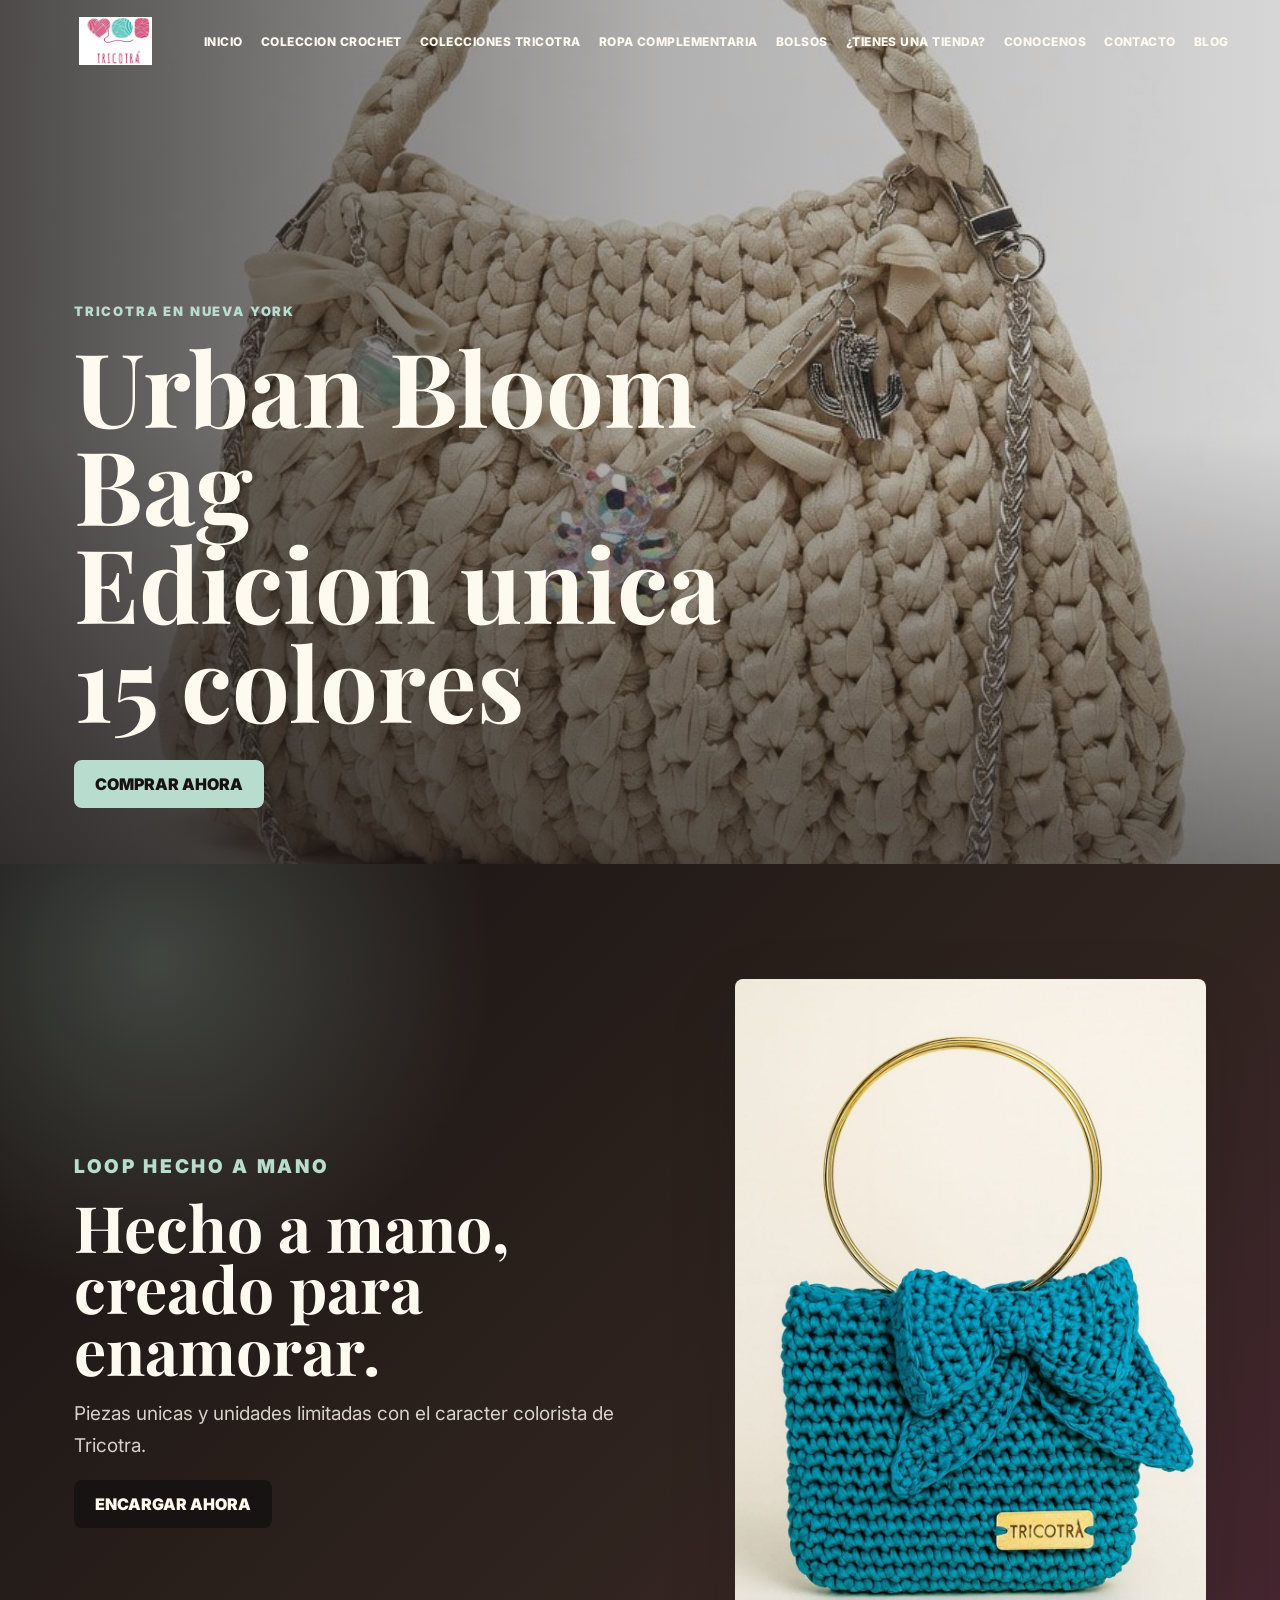
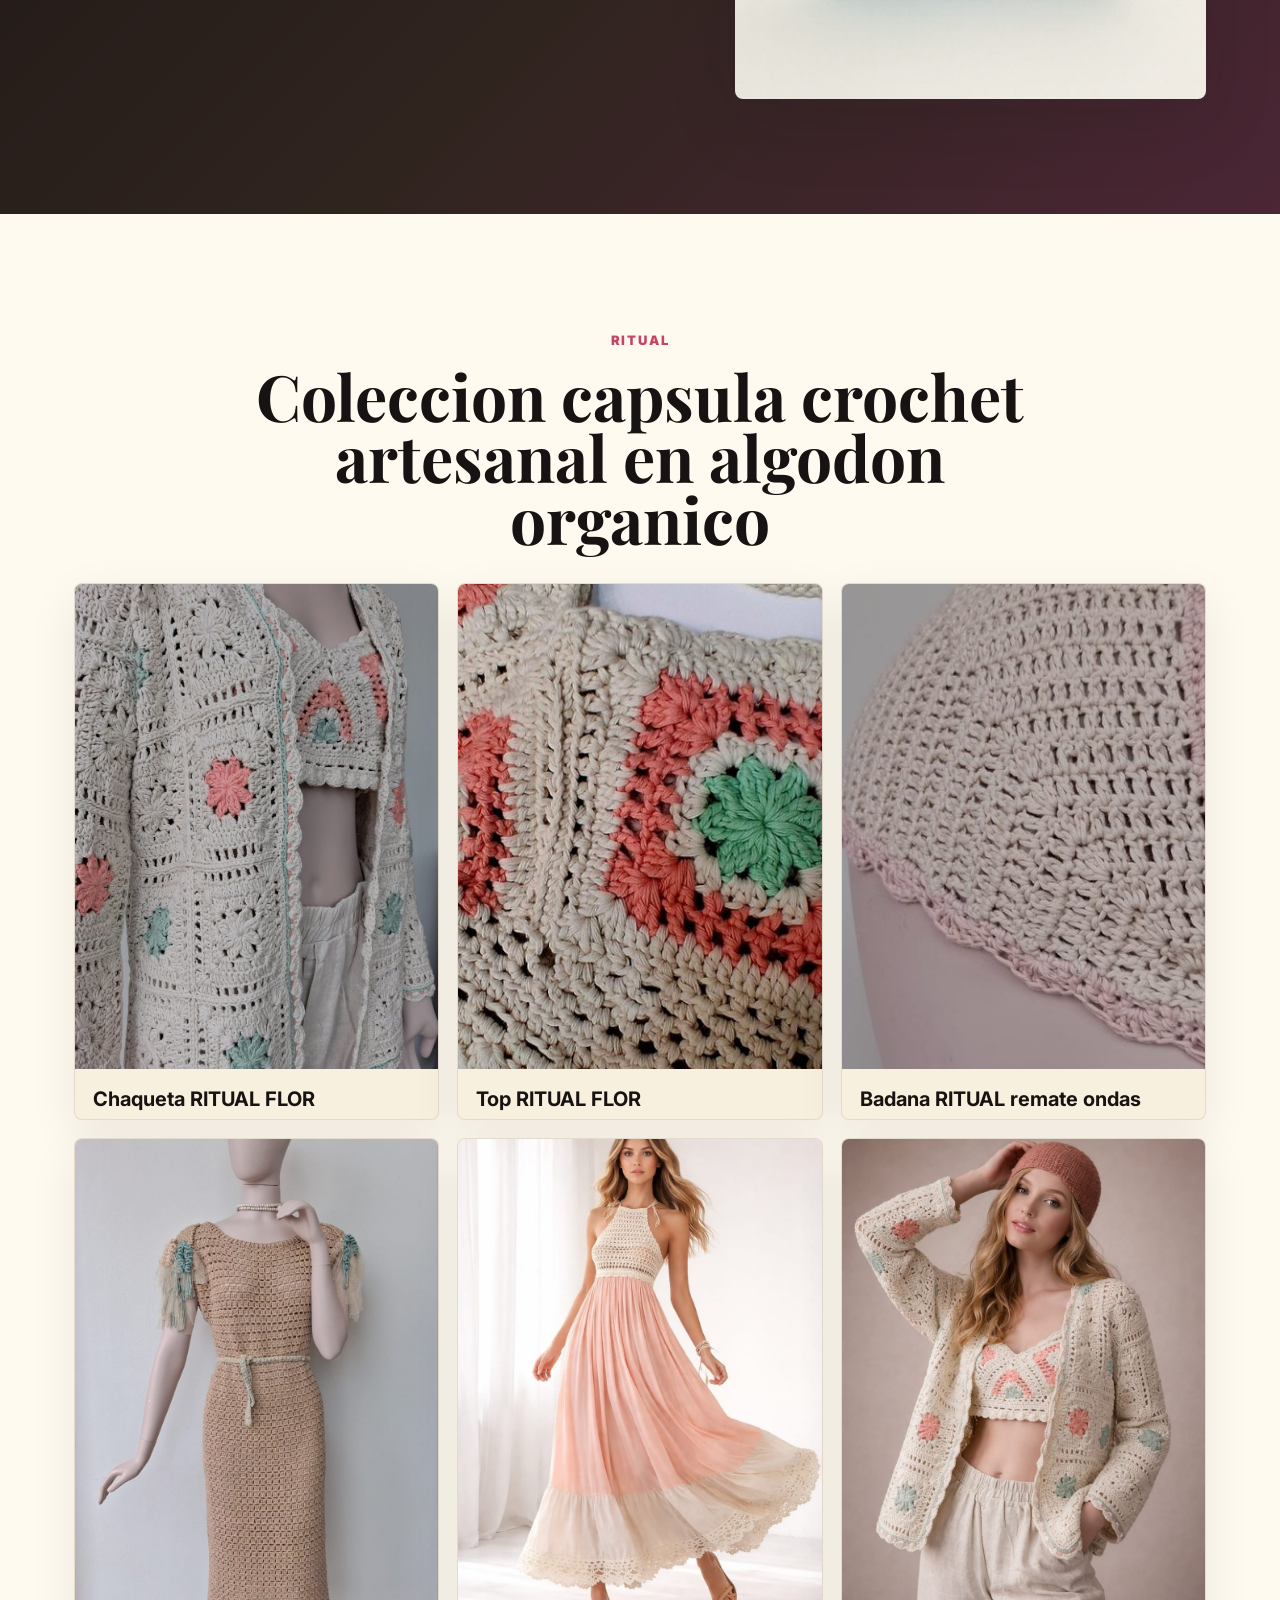
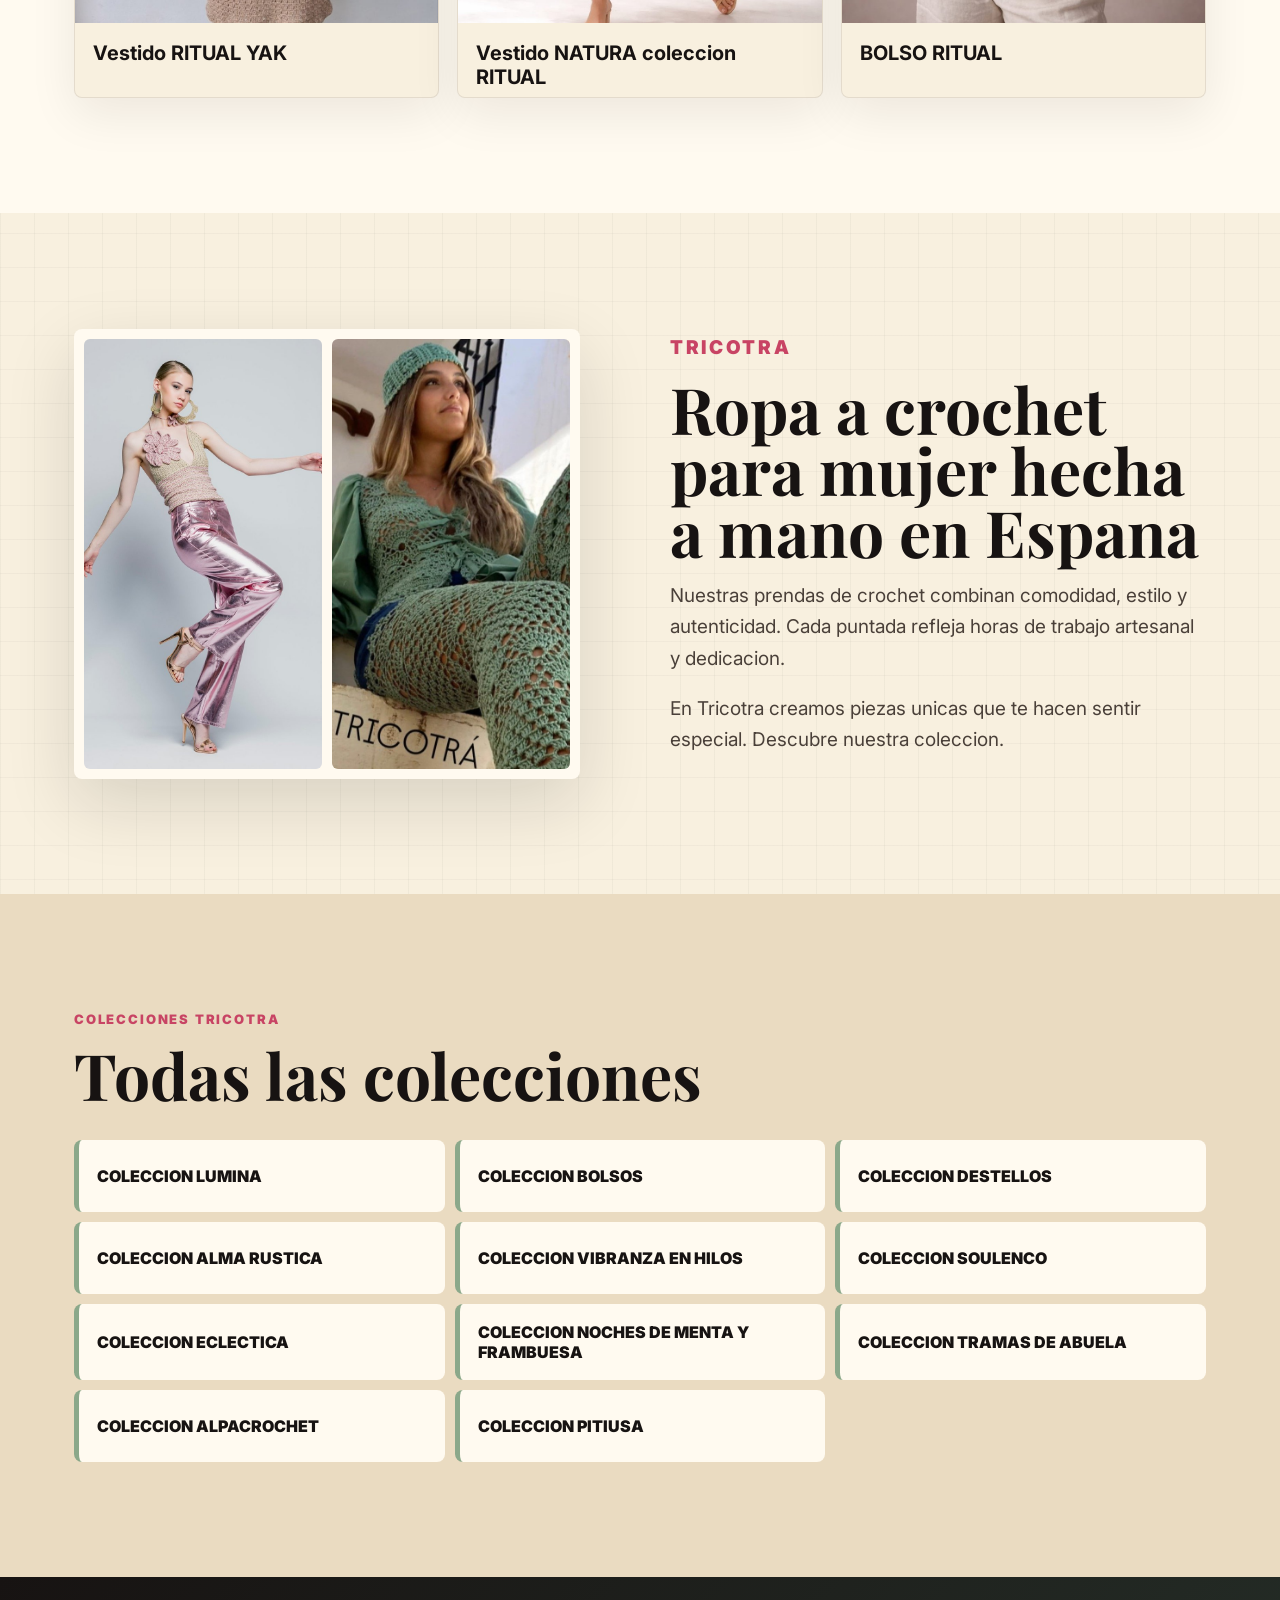
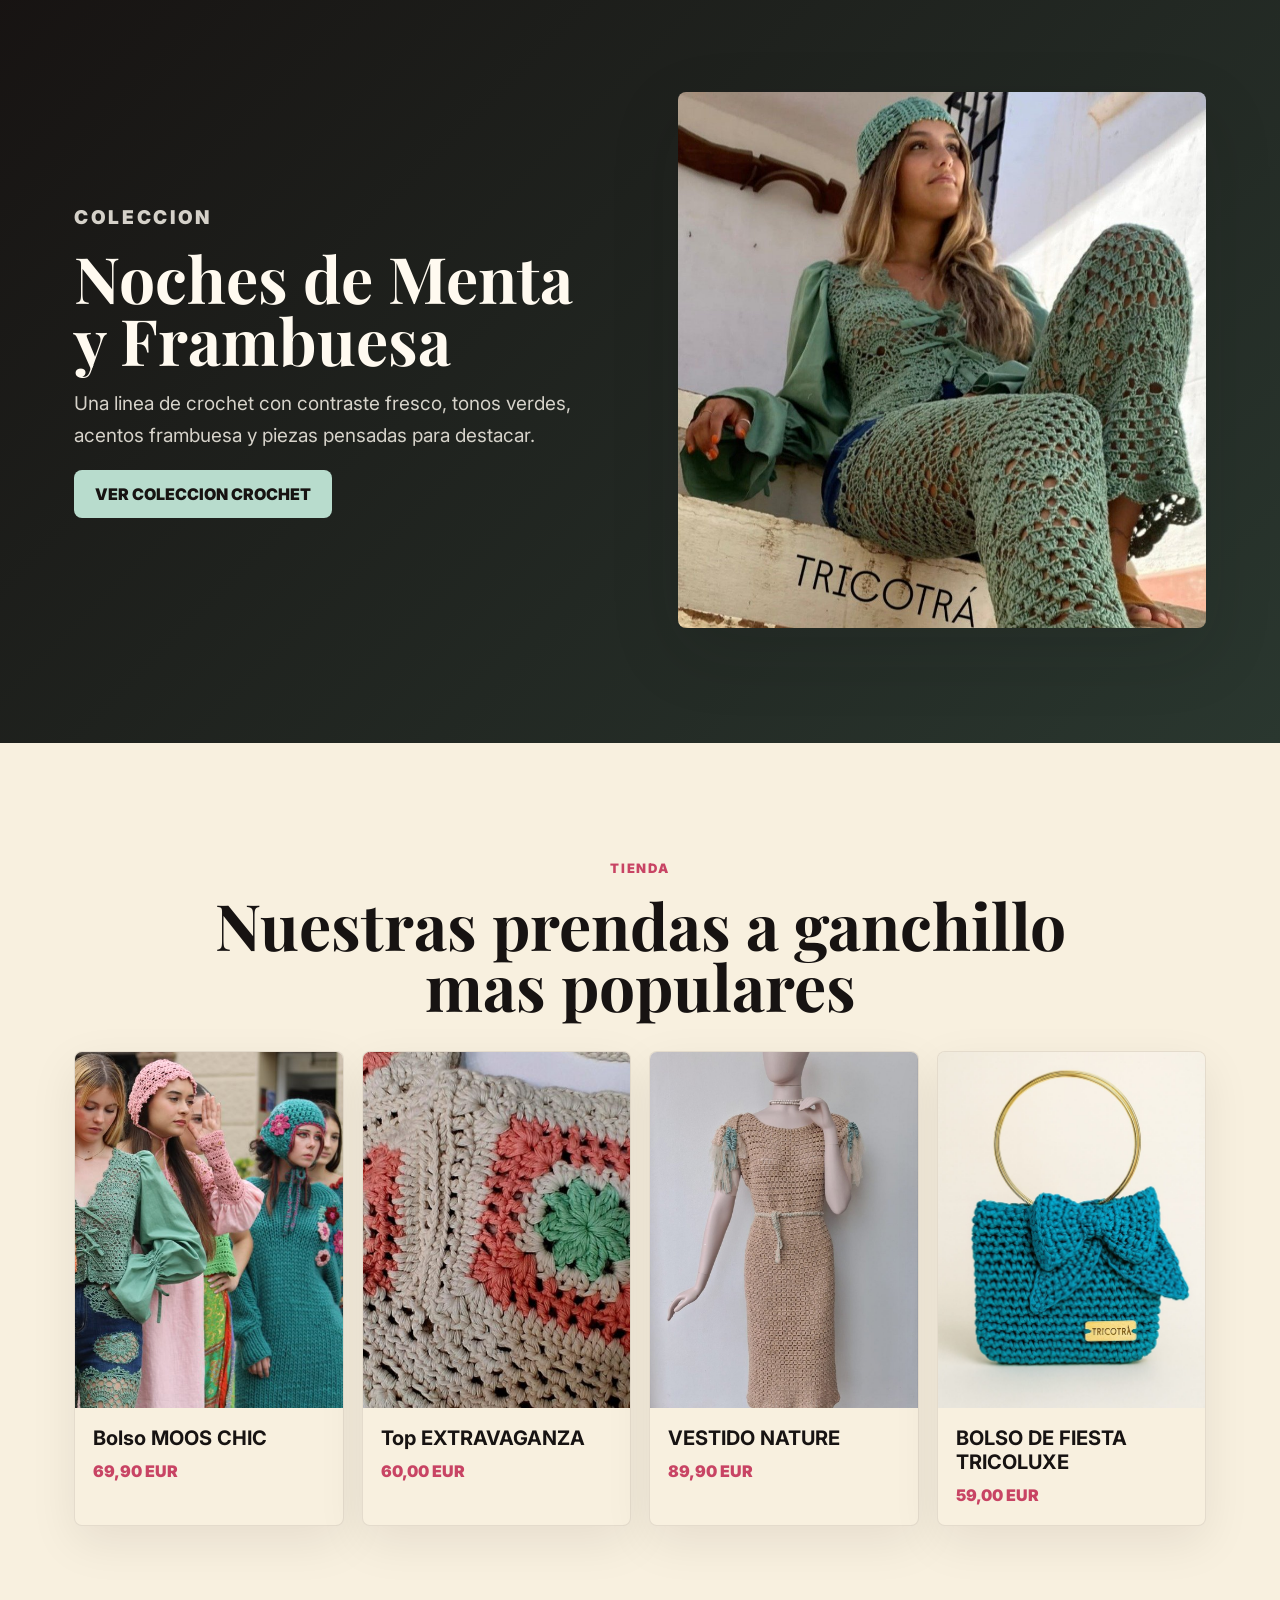
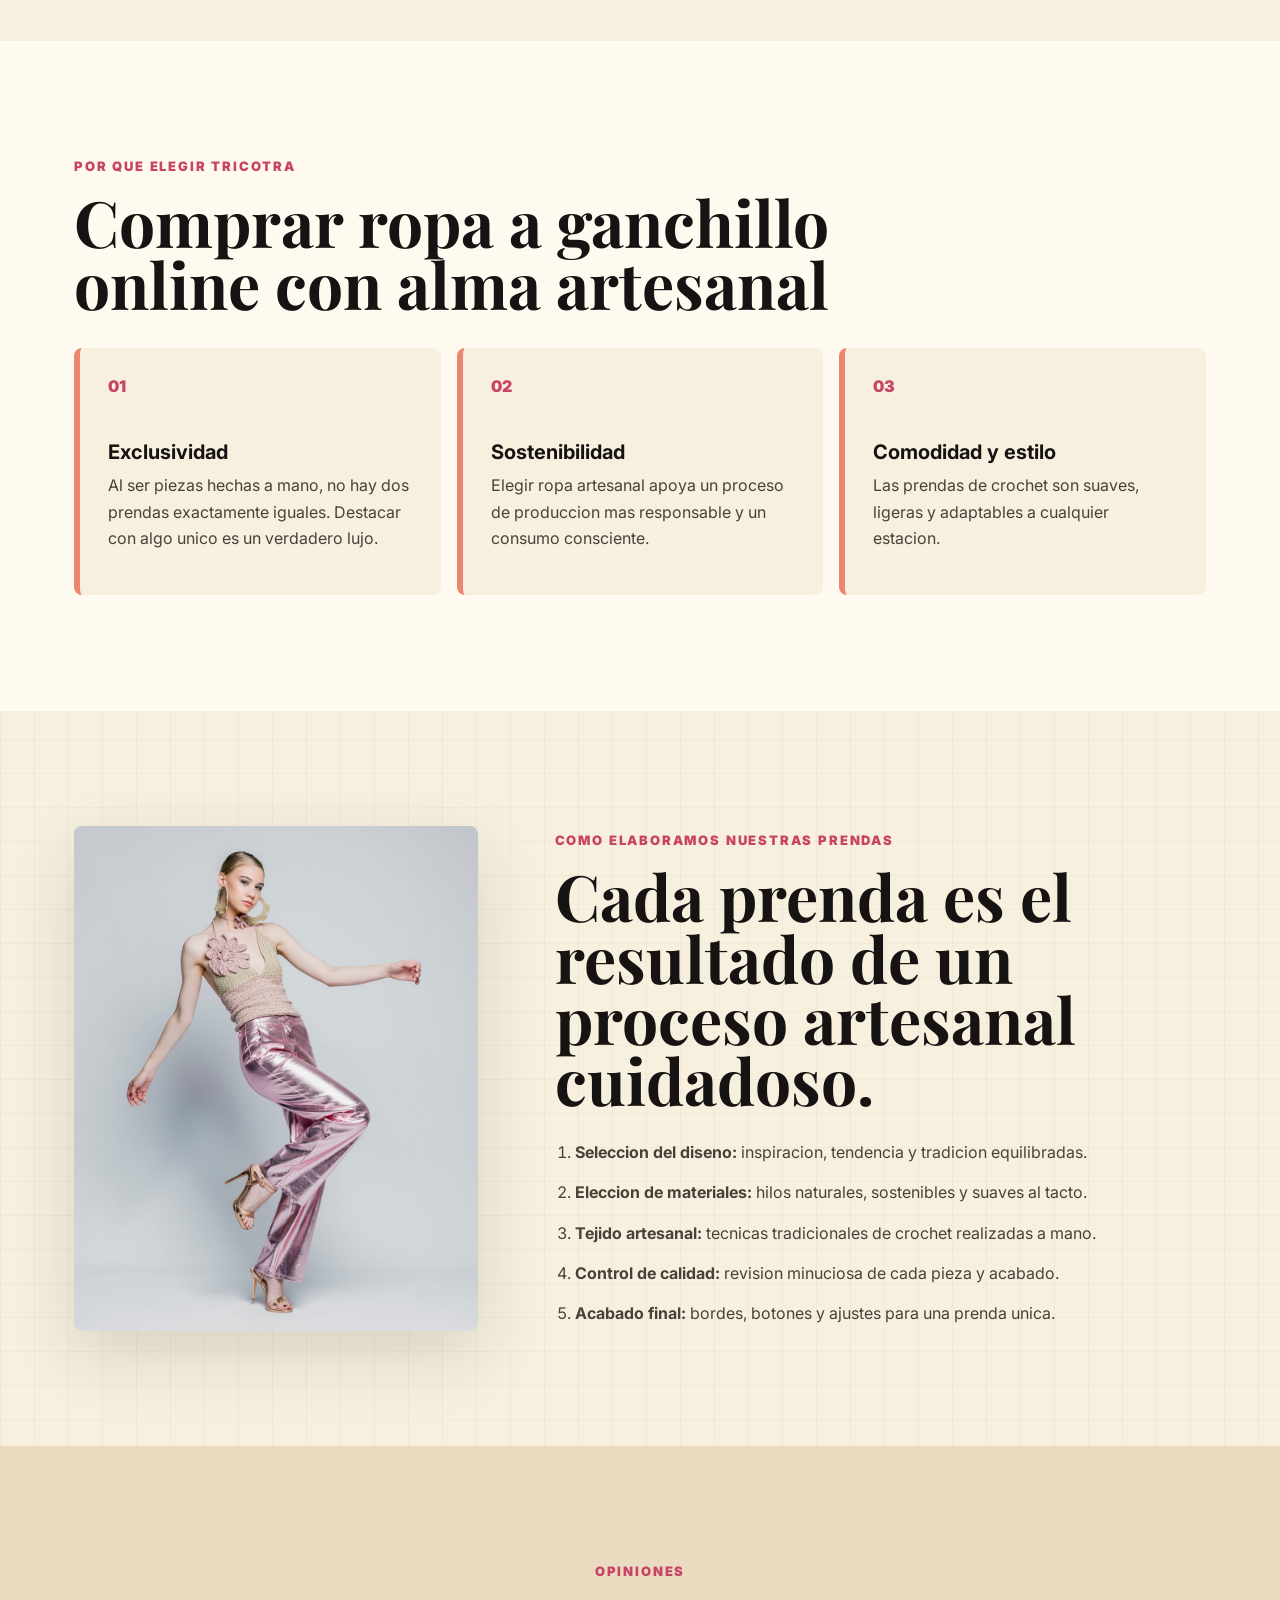
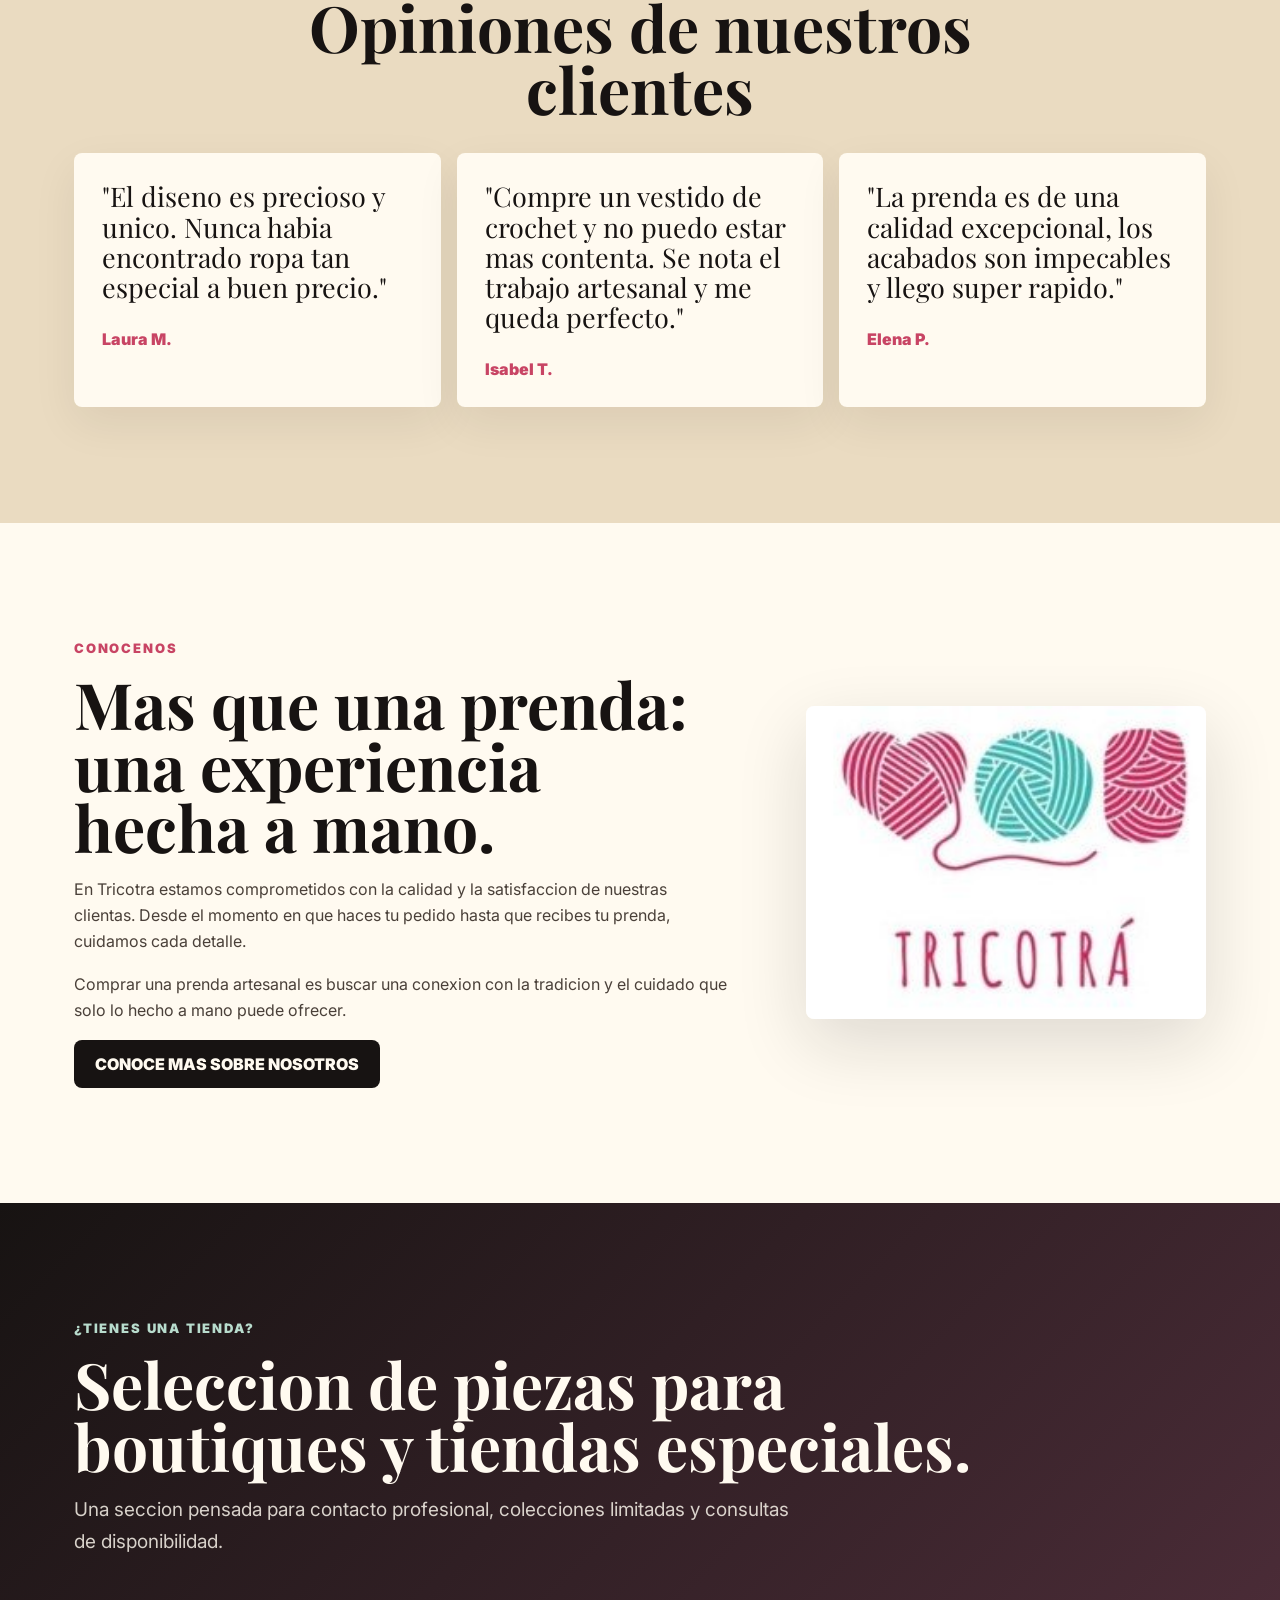
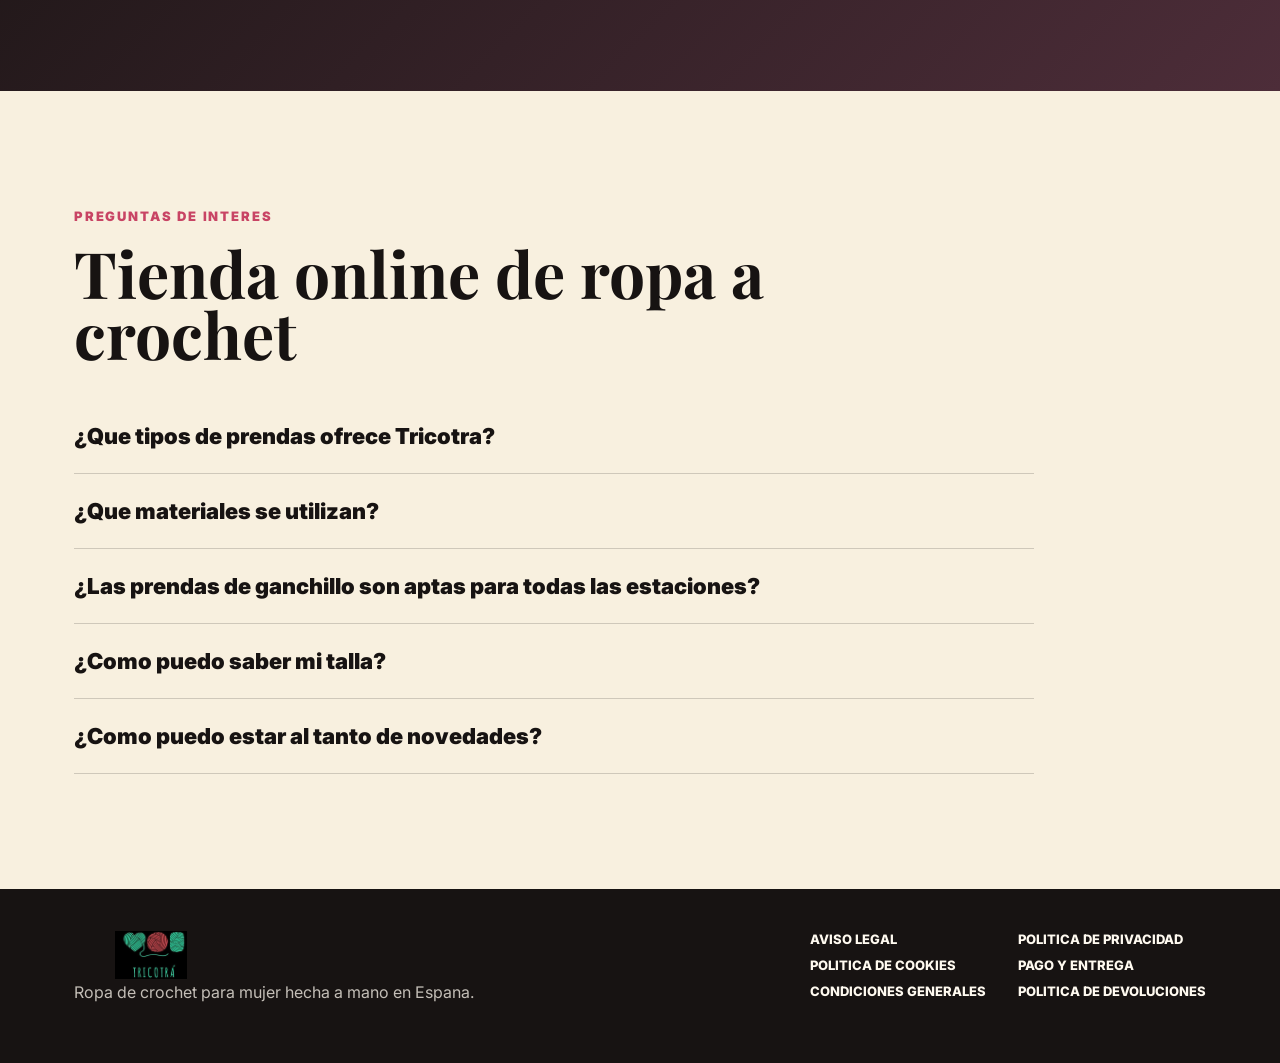
==== index.html @ 8f78a375 "Add files via upload" ====
<!doctype html>
<html lang="es">
  <head>
    <meta charset="utf-8">
    <meta name="viewport" content="width=device-width, initial-scale=1">
    <title>Tricotra | Ropa de crochet para mujer</title>
    <meta name="description" content="Ropa y bolsos de crochet para mujer hechos a mano en Espana.">
    <link rel="preconnect" href="https://fonts.googleapis.com">
    <link rel="preconnect" href="https://fonts.gstatic.com" crossorigin>
    <link href="https://fonts.googleapis.com/css2?family=Inter:wght@400;500;600;700;800&family=Playfair+Display:wght@600;700&display=swap" rel="stylesheet">
    <link rel="stylesheet" href="styles.css">
  </head>
  <body>
    <header class="site-header" data-header>
      <a class="brand" href="#inicio" aria-label="Tricotra inicio">
        <img src="assets/original/logo.jpg" alt="Tricotra">
      </a>
      <nav class="nav" aria-label="Navegacion principal">
        <a href="#inicio">Inicio</a>
        <a href="#crochet">Coleccion crochet</a>
        <a href="#colecciones">Colecciones Tricotra</a>
        <a href="#complementaria">Ropa complementaria</a>
        <a href="#bolsos">Bolsos</a>
        <a href="#tiendas">¿Tienes una tienda?</a>
        <a href="#conocenos">Conocenos</a>
        <a href="#contacto">Contacto</a>
        <a href="#blog">Blog</a>
      </nav>
      <button class="menu-button" type="button" data-menu aria-label="Abrir menu">
        <span></span>
        <span></span>
      </button>
    </header>

    <main>
      <section class="hero" id="inicio">
        <img src="assets/original/hero-bloom.jpg" alt="Urban Bloom Bag de crochet en colores vivos">
        <div class="hero-shade"></div>
        <div class="hero-copy">
          <p class="eyebrow">Tricotra en Nueva York</p>
          <h1>Urban Bloom Bag<br>Edicion unica<br>15 colores</h1>
          <a class="button primary" href="#bolsos">Comprar ahora</a>
        </div>
      </section>

      <section class="split-feature section-pad" id="bolsos">
        <div class="feature-copy">
          <p class="eyebrow">Loop hecho a mano</p>
          <h2>Hecho a mano, creado para enamorar.</h2>
          <p>Piezas unicas y unidades limitadas con el caracter colorista de Tricotra.</p>
          <a class="button dark" href="#contacto">Encargar ahora</a>
        </div>
        <div class="feature-image tall">
          <img src="assets/original/loop-bolso.jpg" alt="Bolso LOOP artesanal de crochet">
        </div>
      </section>

      <section class="ritual section-pad" id="crochet">
        <div class="section-heading center">
          <p class="eyebrow">Ritual</p>
          <h2>Coleccion capsula crochet artesanal en algodon organico</h2>
        </div>
        <div class="product-grid">
          <article class="product-card">
            <img src="assets/original/ritual-chaqueta-top.jpg" alt="Chaqueta Ritual Flor">
            <h3>Chaqueta RITUAL FLOR</h3>
          </article>
          <article class="product-card">
            <img src="assets/original/ritual-top-grannys.jpg" alt="Top Ritual Flor">
            <h3>Top RITUAL FLOR</h3>
          </article>
          <article class="product-card">
            <img src="assets/original/badana.jpg" alt="Badana Ritual remate ondas">
            <h3>Badana RITUAL remate ondas</h3>
          </article>
          <article class="product-card">
            <img src="assets/original/yak.jpg" alt="Vestido Ritual Yak">
            <h3>Vestido RITUAL YAK</h3>
          </article>
          <article class="product-card">
            <img src="assets/original/vestido-natura.jpg" alt="Vestido Natura coleccion Ritual">
            <h3>Vestido NATURA coleccion RITUAL</h3>
          </article>
          <article class="product-card">
            <img src="assets/original/ritual-conjunto.jpg" alt="Bolso Ritual">
            <h3>BOLSO RITUAL</h3>
          </article>
        </div>
      </section>

      <section class="brand-story section-pad">
        <div class="story-images">
          <img src="assets/original/proceso.jpg" alt="Prenda de crochet Tricotra">
          <img src="assets/original/menta-frambuesa.jpg" alt="Coleccion Noches de Menta y Frambuesa">
        </div>
        <div class="story-copy">
          <p class="eyebrow">Tricotra</p>
          <h2>Ropa a crochet para mujer hecha a mano en Espana</h2>
          <p>Nuestras prendas de crochet combinan comodidad, estilo y autenticidad. Cada puntada refleja horas de trabajo artesanal y dedicacion.</p>
          <p>En Tricotra creamos piezas unicas que te hacen sentir especial. Descubre nuestra coleccion.</p>
        </div>
      </section>

      <section class="collections section-pad" id="colecciones">
        <div class="section-heading">
          <p class="eyebrow">Colecciones Tricotra</p>
          <h2>Todas las colecciones</h2>
        </div>
        <div class="collection-list">
          <a href="#crochet">Coleccion LUMINA</a>
          <a href="#bolsos">Coleccion BOLSOS</a>
          <a href="#complementaria">Coleccion DESTELLOS</a>
          <a href="#complementaria">Coleccion ALMA RUSTICA</a>
          <a href="#complementaria">Coleccion VIBRANZA EN HILOS</a>
          <a href="#complementaria">Coleccion SOULENCO</a>
          <a href="#complementaria">Coleccion ECLECTICA</a>
          <a href="#menta">Coleccion NOCHES DE MENTA Y FRAMBUESA</a>
          <a href="#complementaria">Coleccion TRAMAS DE ABUELA</a>
          <a href="#complementaria">Coleccion ALPACROCHET</a>
          <a href="#complementaria">Coleccion PITIUSA</a>
        </div>
      </section>

      <section class="mint section-pad" id="menta">
        <div class="mint-copy">
          <p class="eyebrow">Coleccion</p>
          <h2>Noches de Menta y Frambuesa</h2>
          <p>Una linea de crochet con contraste fresco, tonos verdes, acentos frambuesa y piezas pensadas para destacar.</p>
          <a class="button primary" href="#crochet">Ver coleccion crochet</a>
        </div>
        <img src="assets/original/menta-frambuesa.jpg" alt="Coleccion Noches de Menta y Frambuesa">
      </section>

      <section class="popular section-pad" id="complementaria">
        <div class="section-heading center">
          <p class="eyebrow">Tienda</p>
          <h2>Nuestras prendas a ganchillo mas populares</h2>
        </div>
        <div class="shop-grid">
          <article>
            <img src="assets/original/moos-chic.jpg" alt="Bolso MOOS CHIC">
            <h3>Bolso MOOS CHIC</h3>
            <p>69,90 EUR</p>
          </article>
          <article>
            <img src="assets/original/ritual-top-grannys.jpg" alt="Top Extravaganza">
            <h3>Top EXTRAVAGANZA</h3>
            <p>60,00 EUR</p>
          </article>
          <article>
            <img src="assets/original/yak.jpg" alt="Vestido Nature">
            <h3>VESTIDO NATURE</h3>
            <p>89,90 EUR</p>
          </article>
          <article>
            <img src="assets/original/loop-bolso.jpg" alt="Bolso de fiesta Tricoluxe">
            <h3>BOLSO DE FIESTA TRICOLUXE</h3>
            <p>59,00 EUR</p>
          </article>
        </div>
      </section>

      <section class="why section-pad">
        <div class="section-heading">
          <p class="eyebrow">Por que elegir Tricotra</p>
          <h2>Comprar ropa a ganchillo online con alma artesanal</h2>
        </div>
        <div class="benefits">
          <article>
            <span>01</span>
            <h3>Exclusividad</h3>
            <p>Al ser piezas hechas a mano, no hay dos prendas exactamente iguales. Destacar con algo unico es un verdadero lujo.</p>
          </article>
          <article>
            <span>02</span>
            <h3>Sostenibilidad</h3>
            <p>Elegir ropa artesanal apoya un proceso de produccion mas responsable y un consumo consciente.</p>
          </article>
          <article>
            <span>03</span>
            <h3>Comodidad y estilo</h3>
            <p>Las prendas de crochet son suaves, ligeras y adaptables a cualquier estacion.</p>
          </article>
        </div>
      </section>

      <section class="process section-pad">
        <img src="assets/original/proceso.jpg" alt="Detalle de prenda de crochet">
        <div>
          <p class="eyebrow">Como elaboramos nuestras prendas</p>
          <h2>Cada prenda es el resultado de un proceso artesanal cuidadoso.</h2>
          <ol>
            <li><strong>Seleccion del diseno:</strong> inspiracion, tendencia y tradicion equilibradas.</li>
            <li><strong>Eleccion de materiales:</strong> hilos naturales, sostenibles y suaves al tacto.</li>
            <li><strong>Tejido artesanal:</strong> tecnicas tradicionales de crochet realizadas a mano.</li>
            <li><strong>Control de calidad:</strong> revision minuciosa de cada pieza y acabado.</li>
            <li><strong>Acabado final:</strong> bordes, botones y ajustes para una prenda unica.</li>
          </ol>
        </div>
      </section>

      <section class="testimonials section-pad">
        <div class="section-heading center">
          <p class="eyebrow">Opiniones</p>
          <h2>Opiniones de nuestros clientes</h2>
        </div>
        <div class="quote-grid">
          <blockquote>
            <p>"El diseno es precioso y unico. Nunca habia encontrado ropa tan especial a buen precio."</p>
            <cite>Laura M.</cite>
          </blockquote>
          <blockquote>
            <p>"Compre un vestido de crochet y no puedo estar mas contenta. Se nota el trabajo artesanal y me queda perfecto."</p>
            <cite>Isabel T.</cite>
          </blockquote>
          <blockquote>
            <p>"La prenda es de una calidad excepcional, los acabados son impecables y llego super rapido."</p>
            <cite>Elena P.</cite>
          </blockquote>
        </div>
      </section>

      <section class="about section-pad" id="conocenos">
        <div>
          <p class="eyebrow">Conocenos</p>
          <h2>Mas que una prenda: una experiencia hecha a mano.</h2>
          <p>En Tricotra estamos comprometidos con la calidad y la satisfaccion de nuestras clientas. Desde el momento en que haces tu pedido hasta que recibes tu prenda, cuidamos cada detalle.</p>
          <p>Comprar una prenda artesanal es buscar una conexion con la tradicion y el cuidado que solo lo hecho a mano puede ofrecer.</p>
          <a class="button dark" href="#contacto">Conoce mas sobre nosotros</a>
        </div>
        <img src="assets/original/conocenos.jpg" alt="Tricotra conocenos">
      </section>

      <section class="trade section-pad" id="tiendas">
        <p class="eyebrow">¿Tienes una tienda?</p>
        <h2>Seleccion de piezas para boutiques y tiendas especiales.</h2>
        <p>Una seccion pensada para contacto profesional, colecciones limitadas y consultas de disponibilidad.</p>
      </section>

      <section class="faq section-pad" id="blog">
        <div class="section-heading">
          <p class="eyebrow">Preguntas de interes</p>
          <h2>Tienda online de ropa a crochet</h2>
        </div>
        <div class="accordion">
          <button type="button" aria-expanded="false">¿Que tipos de prendas ofrece Tricotra?</button>
          <div>Vestidos, tops, sueteres, cardigans, bolsos y prendas personalizadas hechas a mano.</div>
          <button type="button" aria-expanded="false">¿Que materiales se utilizan?</button>
          <div>Hilos de alta calidad, principalmente algodon, lino y lana segun la temporada y el tipo de prenda.</div>
          <button type="button" aria-expanded="false">¿Las prendas de ganchillo son aptas para todas las estaciones?</button>
          <div>Si. Hay tops ligeros para primavera y verano, y piezas mas gruesas para meses frios.</div>
          <button type="button" aria-expanded="false">¿Como puedo saber mi talla?</button>
          <div>Cada prenda puede incorporar guia de tallas y asesoramiento personalizado por contacto.</div>
          <button type="button" aria-expanded="false">¿Como puedo estar al tanto de novedades?</button>
          <div>La web puede conectar newsletter, redes sociales y blog para mostrar nuevas colecciones y promociones.</div>
        </div>
      </section>
    </main>

    <footer class="site-footer" id="contacto">
      <div>
        <img src="assets/original/logo.jpg" alt="Tricotra">
        <p>Ropa de crochet para mujer hecha a mano en Espana.</p>
      </div>
      <nav aria-label="Legal">
        <a href="#">Aviso legal</a>
        <a href="#">Politica de privacidad</a>
        <a href="#">Politica de cookies</a>
        <a href="#">Pago y entrega</a>
        <a href="#">Condiciones generales</a>
        <a href="#">Politica de devoluciones</a>
      </nav>
    </footer>

    <script src="script.js"></script>
  </body>
</html>
---- styles.css ----
:root {
  --ink: #171312;
  --soft-ink: #4a4039;
  --cream: #f8f0df;
  --linen: #eadbc1;
  --mint: #b8dccd;
  --sage: #8ba88a;
  --raspberry: #c84464;
  --coral: #ee856f;
  --white: #fffaf0;
  --shadow: 0 24px 70px rgba(23, 19, 18, .14);
  --radius: 8px;
}

* {
  box-sizing: border-box;
}

html {
  scroll-behavior: smooth;
}

body {
  margin: 0;
  color: var(--ink);
  background:
    linear-gradient(90deg, rgba(23, 19, 18, .035) 1px, transparent 1px),
    linear-gradient(0deg, rgba(23, 19, 18, .03) 1px, transparent 1px),
    var(--cream);
  background-size: 34px 34px;
  font-family: Inter, system-ui, sans-serif;
}

img {
  display: block;
  max-width: 100%;
}

a {
  color: inherit;
  text-decoration: none;
}

button,
select,
textarea {
  font: inherit;
}

.site-header {
  position: fixed;
  inset: 0 0 auto;
  z-index: 20;
  display: flex;
  align-items: center;
  justify-content: space-between;
  gap: 24px;
  min-height: 82px;
  padding: 14px clamp(18px, 4vw, 56px);
  color: var(--white);
  transition: background .25s ease, color .25s ease, box-shadow .25s ease;
}

.site-header.scrolled,
.site-header.menu-open {
  color: var(--ink);
  background: rgba(248, 240, 223, .95);
  box-shadow: 0 16px 42px rgba(23, 19, 18, .08);
  backdrop-filter: blur(14px);
}

.brand img,
.site-footer img {
  width: 154px;
  max-height: 48px;
  object-fit: contain;
  mix-blend-mode: multiply;
}

.nav {
  display: flex;
  align-items: center;
  justify-content: flex-end;
  gap: 18px;
  font-size: 12px;
  font-weight: 800;
  letter-spacing: .04em;
  text-transform: uppercase;
}

.nav a {
  position: relative;
  white-space: nowrap;
}

.nav a::after {
  position: absolute;
  right: 0;
  bottom: -7px;
  left: 0;
  height: 2px;
  background: currentColor;
  content: "";
  transform: scaleX(0);
  transform-origin: right;
  transition: transform .2s ease;
}

.nav a:hover::after {
  transform: scaleX(1);
  transform-origin: left;
}

.menu-button {
  display: none;
  width: 46px;
  height: 46px;
  padding: 0;
  place-items: center;
  color: inherit;
  background: transparent;
  border: 1px solid currentColor;
  border-radius: 50%;
  cursor: pointer;
}

.menu-button span {
  width: 20px;
  height: 2px;
  background: currentColor;
}

.hero {
  position: relative;
  min-height: 96vh;
  display: grid;
  align-items: end;
  overflow: hidden;
  padding: 130px clamp(20px, 6vw, 74px) 56px;
  color: var(--white);
}

.hero > img,
.hero-shade {
  position: absolute;
  inset: 0;
  width: 100%;
  height: 100%;
}

.hero > img {
  object-fit: cover;
  object-position: center;
}

.hero-shade {
  background:
    linear-gradient(90deg, rgba(23, 19, 18, .74), rgba(23, 19, 18, .26) 52%, rgba(23, 19, 18, .08)),
    linear-gradient(0deg, rgba(23, 19, 18, .52), transparent 50%);
}

.hero-copy {
  position: relative;
  max-width: 800px;
}

.eyebrow {
  margin: 0 0 14px;
  color: var(--raspberry);
  font-size: 13px;
  font-weight: 900;
  letter-spacing: .14em;
  text-transform: uppercase;
}

.hero .eyebrow,
.split-feature .eyebrow,
.trade .eyebrow {
  color: var(--mint);
}

h1,
h2,
h3,
p {
  margin-top: 0;
}

h1,
h2 {
  font-family: "Playfair Display", Georgia, serif;
  line-height: .96;
}

h1 {
  margin-bottom: 30px;
  font-size: clamp(52px, 8vw, 112px);
}

h2 {
  margin-bottom: 18px;
  font-size: clamp(36px, 5vw, 70px);
}

h3 {
  margin-bottom: 8px;
  font-size: 20px;
}

p {
  color: var(--soft-ink);
  line-height: 1.65;
}

.button {
  display: inline-flex;
  align-items: center;
  justify-content: center;
  min-height: 48px;
  padding: 0 20px;
  border: 1px solid transparent;
  border-radius: var(--radius);
  font-weight: 900;
  text-transform: uppercase;
  cursor: pointer;
  transition: transform .2s ease, background .2s ease;
}

.button:hover {
  transform: translateY(-2px);
}

.button.primary {
  color: var(--ink);
  background: var(--mint);
}

.button.dark {
  color: var(--white);
  background: var(--ink);
}

.section-pad {
  padding: clamp(72px, 9vw, 126px) clamp(20px, 6vw, 74px);
}

.split-feature {
  display: grid;
  grid-template-columns: minmax(0, .85fr) minmax(300px, .7fr);
  gap: clamp(28px, 7vw, 92px);
  align-items: center;
  color: var(--white);
  background:
    radial-gradient(circle at 12% 10%, rgba(184, 220, 205, .24), transparent 24%),
    linear-gradient(135deg, #171312, #30241f 58%, #4b2635);
}

.feature-copy p {
  color: rgba(255, 250, 240, .82);
  font-size: 19px;
}

.feature-image,
.story-images,
.mint img,
.process img,
.about img {
  overflow: hidden;
  border-radius: var(--radius);
  box-shadow: var(--shadow);
}

.feature-image img {
  width: 100%;
  height: min(720px, 80vh);
  object-fit: cover;
}

.section-heading {
  max-width: 860px;
  margin-bottom: 34px;
}

.section-heading.center {
  margin-inline: auto;
  text-align: center;
}

.ritual {
  background: var(--white);
}

.product-grid,
.shop-grid {
  display: grid;
  grid-template-columns: repeat(3, minmax(0, 1fr));
  gap: 18px;
}

.product-card,
.shop-grid article {
  overflow: hidden;
  background: var(--cream);
  border: 1px solid rgba(23, 19, 18, .09);
  border-radius: var(--radius);
  box-shadow: 0 16px 48px rgba(23, 19, 18, .08);
}

.product-card img,
.shop-grid img {
  width: 100%;
  aspect-ratio: 3 / 4;
  object-fit: cover;
}

.product-card h3,
.shop-grid h3,
.shop-grid p {
  padding-inline: 18px;
}

.product-card h3,
.shop-grid h3 {
  padding-top: 18px;
}

.shop-grid p {
  color: var(--raspberry);
  font-weight: 900;
}

.brand-story {
  display: grid;
  grid-template-columns: minmax(320px, .85fr) minmax(0, .9fr);
  gap: clamp(30px, 7vw, 92px);
  align-items: center;
}

.story-images {
  display: grid;
  grid-template-columns: 1fr 1fr;
  gap: 10px;
  padding: 10px;
  background: var(--white);
}

.story-images img {
  width: 100%;
  height: 430px;
  object-fit: cover;
  border-radius: 6px;
}

.story-copy p {
  font-size: 19px;
}

.collections {
  background: var(--linen);
}

.collection-list {
  display: grid;
  grid-template-columns: repeat(3, minmax(0, 1fr));
  gap: 10px;
}

.collection-list a {
  display: flex;
  min-height: 72px;
  align-items: center;
  padding: 18px;
  background: var(--white);
  border-left: 5px solid var(--sage);
  border-radius: var(--radius);
  font-weight: 900;
  text-transform: uppercase;
}

.mint {
  display: grid;
  grid-template-columns: minmax(0, .75fr) minmax(300px, .75fr);
  gap: clamp(28px, 6vw, 80px);
  align-items: center;
  color: var(--white);
  background: linear-gradient(135deg, #171312, #2a372f);
}

.mint p {
  color: rgba(255, 250, 240, .82);
  font-size: 19px;
}

.mint img {
  width: 100%;
  max-height: 660px;
  object-fit: cover;
}

.popular {
  background: var(--cream);
}

.shop-grid {
  grid-template-columns: repeat(4, minmax(0, 1fr));
}

.why {
  background: var(--white);
}

.benefits {
  display: grid;
  grid-template-columns: repeat(3, minmax(0, 1fr));
  gap: 16px;
}

.benefits article {
  padding: 28px;
  background: var(--cream);
  border-left: 6px solid var(--coral);
  border-radius: var(--radius);
}

.benefits span {
  display: inline-block;
  margin-bottom: 44px;
  color: var(--raspberry);
  font-weight: 900;
}

.process {
  display: grid;
  grid-template-columns: minmax(300px, .62fr) minmax(0, 1fr);
  gap: clamp(28px, 6vw, 82px);
  align-items: center;
}

.process img,
.about img {
  width: 100%;
  max-height: 660px;
  object-fit: cover;
}

ol {
  display: grid;
  gap: 14px;
  margin: 28px 0 0;
  padding-left: 20px;
  color: var(--soft-ink);
  line-height: 1.65;
}

.testimonials {
  background: var(--linen);
}

.quote-grid {
  display: grid;
  grid-template-columns: repeat(3, minmax(0, 1fr));
  gap: 16px;
}

blockquote {
  margin: 0;
  padding: 28px;
  background: var(--white);
  border-radius: var(--radius);
  box-shadow: 0 16px 45px rgba(23, 19, 18, .07);
}

blockquote p {
  color: var(--ink);
  font-family: "Playfair Display", Georgia, serif;
  font-size: 27px;
  line-height: 1.12;
}

cite {
  color: var(--raspberry);
  font-style: normal;
  font-weight: 900;
}

.about {
  display: grid;
  grid-template-columns: minmax(0, .9fr) minmax(280px, .55fr);
  gap: clamp(28px, 6vw, 82px);
  align-items: center;
  background: var(--white);
}

.trade {
  color: var(--white);
  background: linear-gradient(135deg, #171312, #4d2d39);
}

.trade h2 {
  max-width: 900px;
}

.trade p:last-child {
  max-width: 720px;
  color: rgba(255, 250, 240, .82);
  font-size: 19px;
}

.faq {
  background: var(--cream);
}

.accordion {
  max-width: 960px;
}

.accordion button {
  width: 100%;
  padding: 24px 0;
  color: var(--ink);
  background: transparent;
  border: 0;
  border-bottom: 1px solid rgba(23, 19, 18, .18);
  text-align: left;
  font-size: 22px;
  font-weight: 900;
  cursor: pointer;
}

.accordion div {
  display: none;
  max-width: 760px;
  padding: 0 0 24px;
  color: var(--soft-ink);
  line-height: 1.65;
}

.accordion button[aria-expanded="true"] + div {
  display: block;
}

.site-footer {
  display: flex;
  justify-content: space-between;
  gap: 32px;
  padding: 42px clamp(20px, 6vw, 74px);
  color: var(--white);
  background: var(--ink);
}

.site-footer p {
  max-width: 420px;
  color: rgba(255, 250, 240, .74);
}

.site-footer img {
  filter: invert(1);
  mix-blend-mode: normal;
}

.site-footer nav {
  display: grid;
  grid-template-columns: 1fr 1fr;
  gap: 10px 20px;
  align-content: start;
  font-size: 13px;
  font-weight: 800;
  text-transform: uppercase;
}

@media (max-width: 1120px) {
  .nav {
    position: absolute;
    top: 82px;
    right: 18px;
    left: 18px;
    display: none;
    grid-template-columns: 1fr 1fr;
    padding: 20px;
    color: var(--ink);
    background: var(--white);
    border-radius: var(--radius);
    box-shadow: var(--shadow);
  }

  .nav.is-open {
    display: grid;
  }

  .menu-button {
    display: grid;
  }
}

@media (max-width: 900px) {
  .split-feature,
  .brand-story,
  .mint,
  .process,
  .about,
  .product-grid,
  .shop-grid,
  .benefits,
  .quote-grid,
  .collection-list {
    grid-template-columns: 1fr;
  }

  .story-images img {
    height: 320px;
  }
}

@media (max-width: 560px) {
  .site-header {
    min-height: 72px;
    padding-inline: 14px;
  }

  .brand img {
    width: 124px;
  }

  .nav {
    top: 72px;
    grid-template-columns: 1fr;
  }

  .hero {
    min-height: 92vh;
    padding: 104px 18px 34px;
  }

  h1 {
    font-size: 48px;
  }

  h2 {
    font-size: 38px;
  }

  .section-pad {
    padding-inline: 18px;
  }

  .button {
    width: 100%;
  }

  .site-footer,
  .site-footer nav {
    grid-template-columns: 1fr;
    display: grid;
  }
}
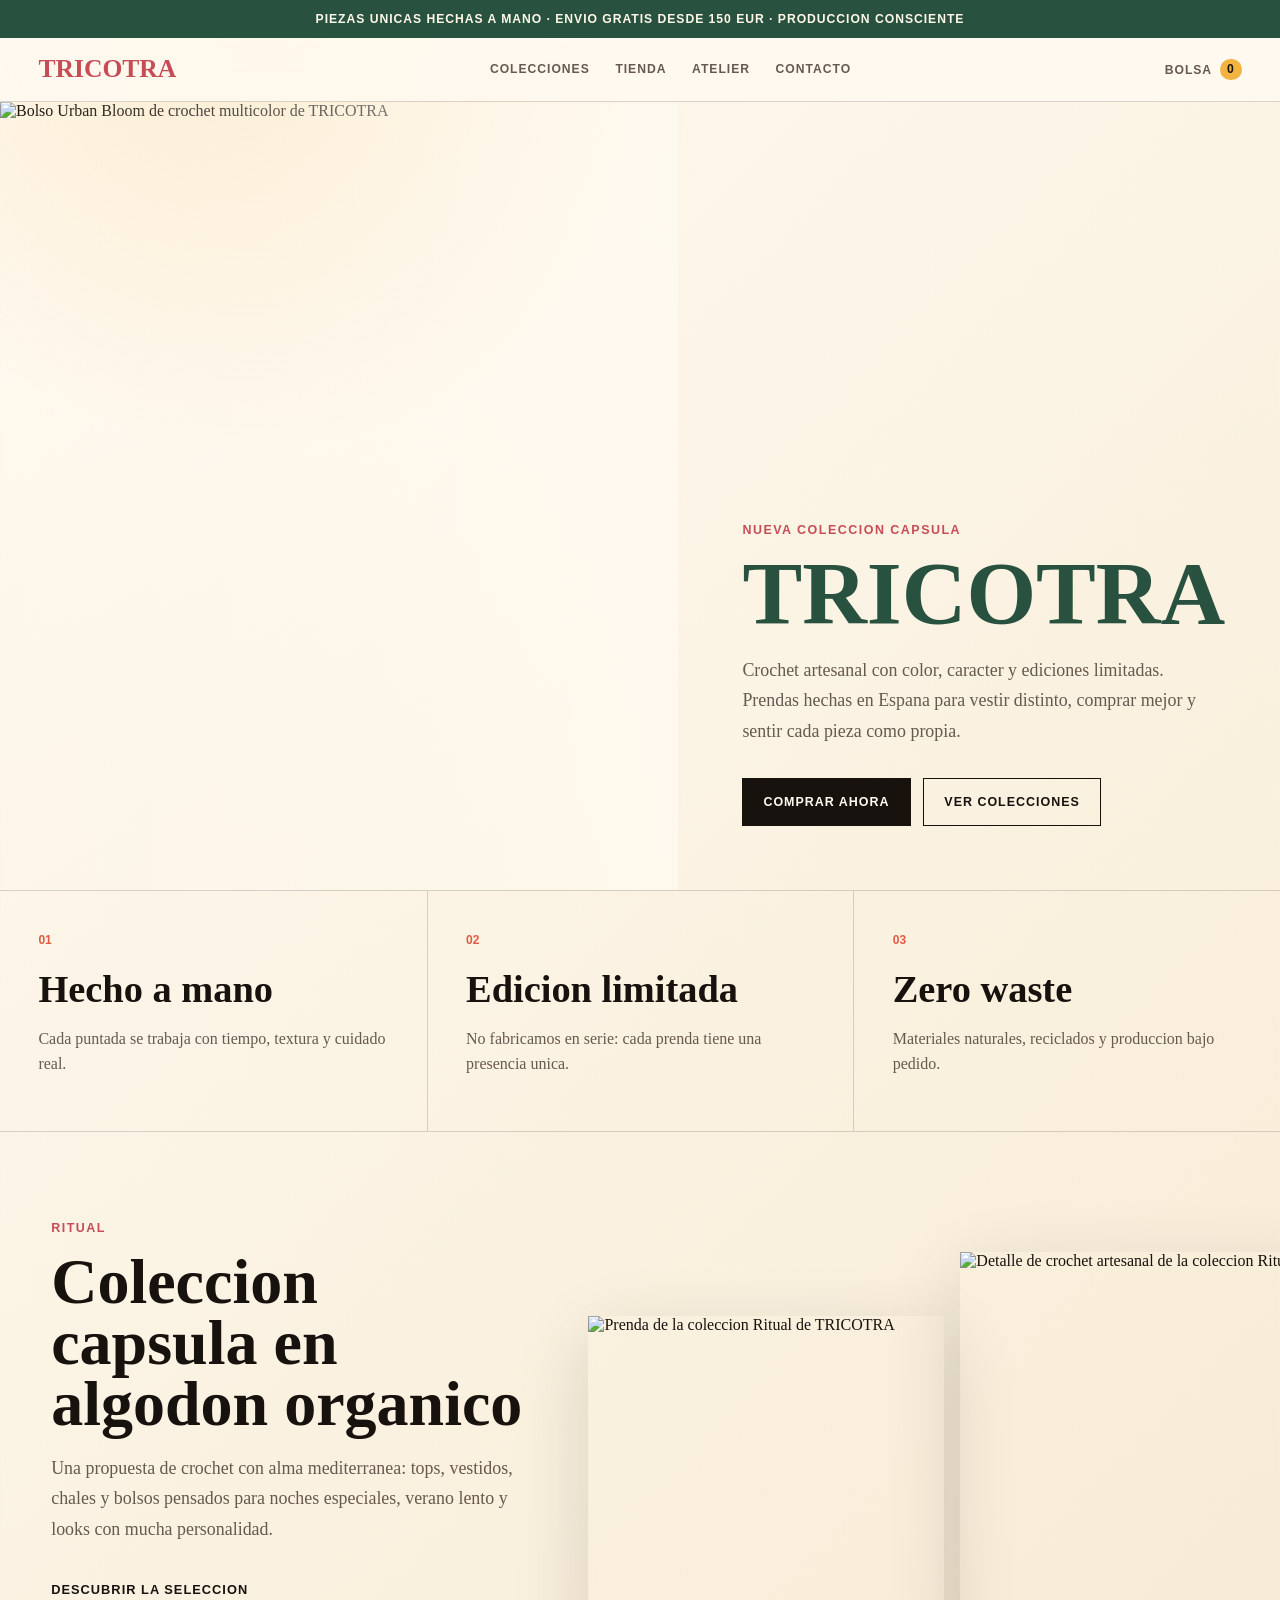
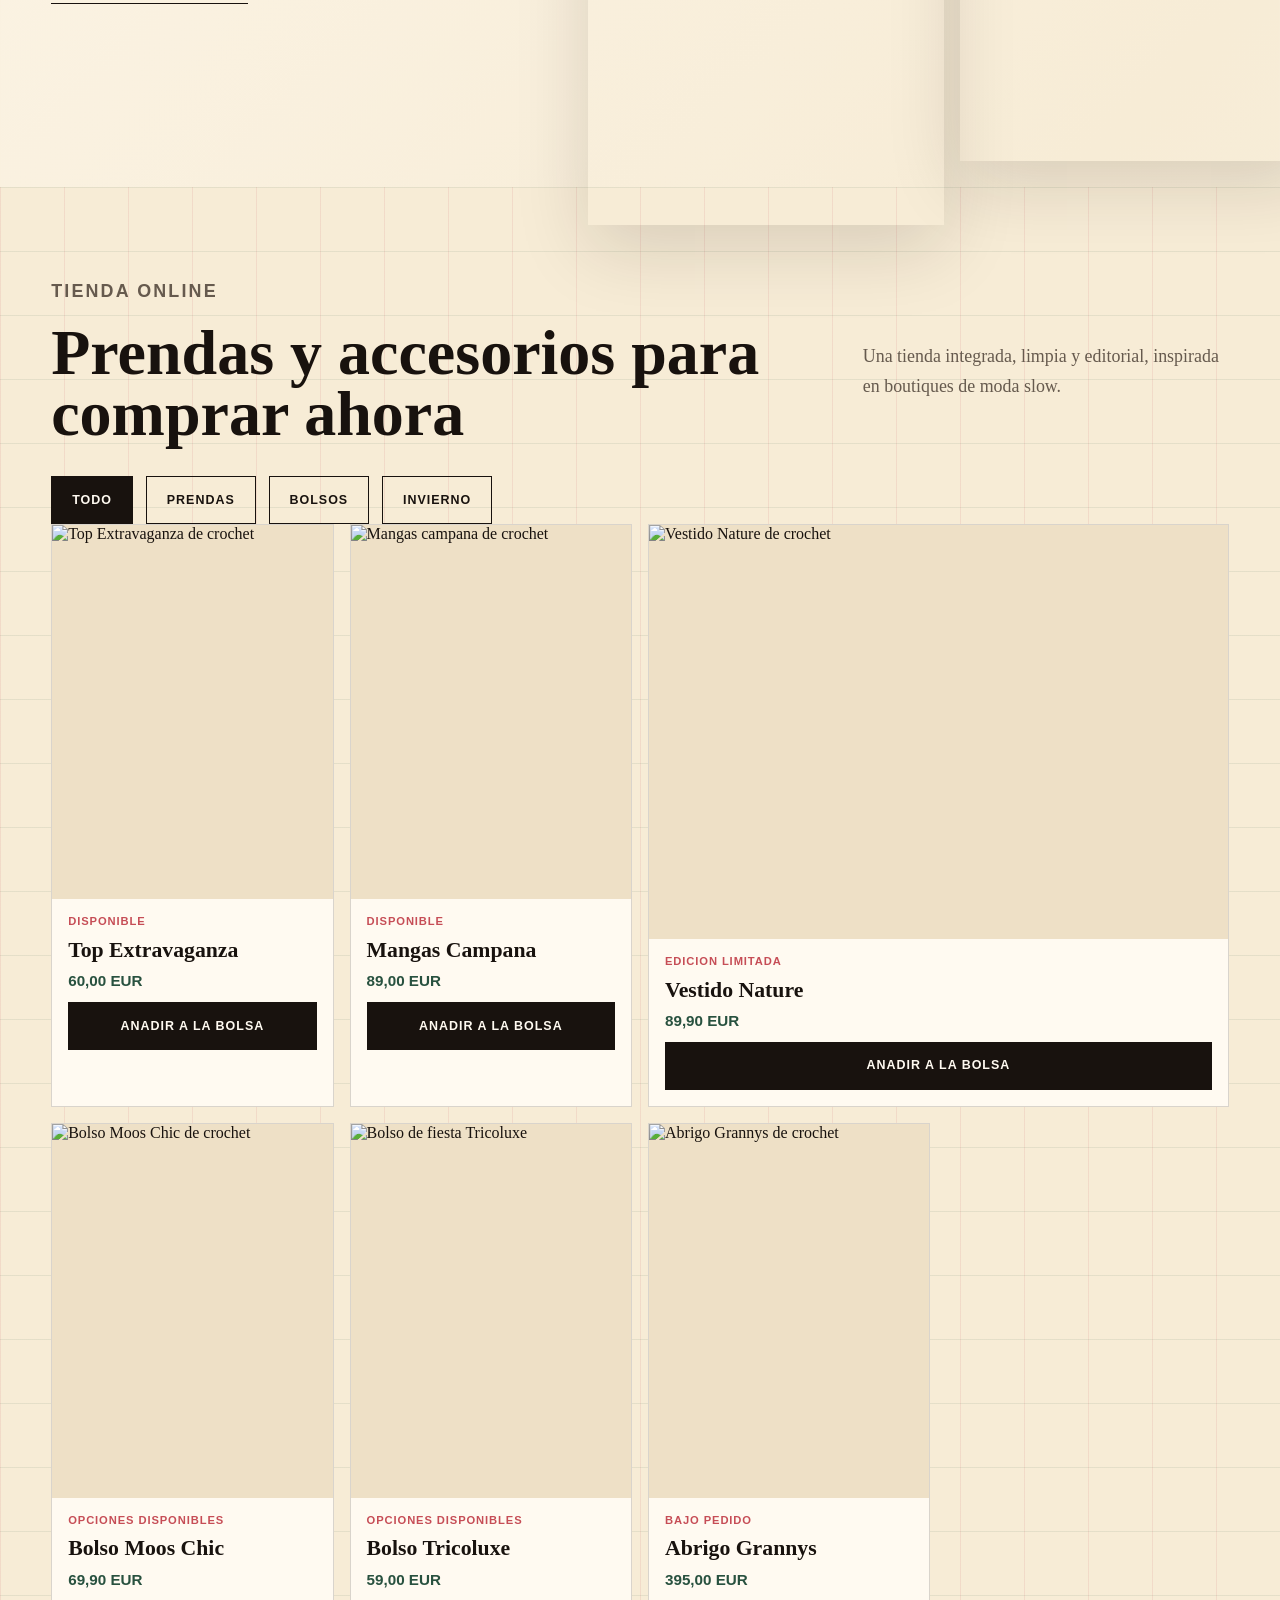
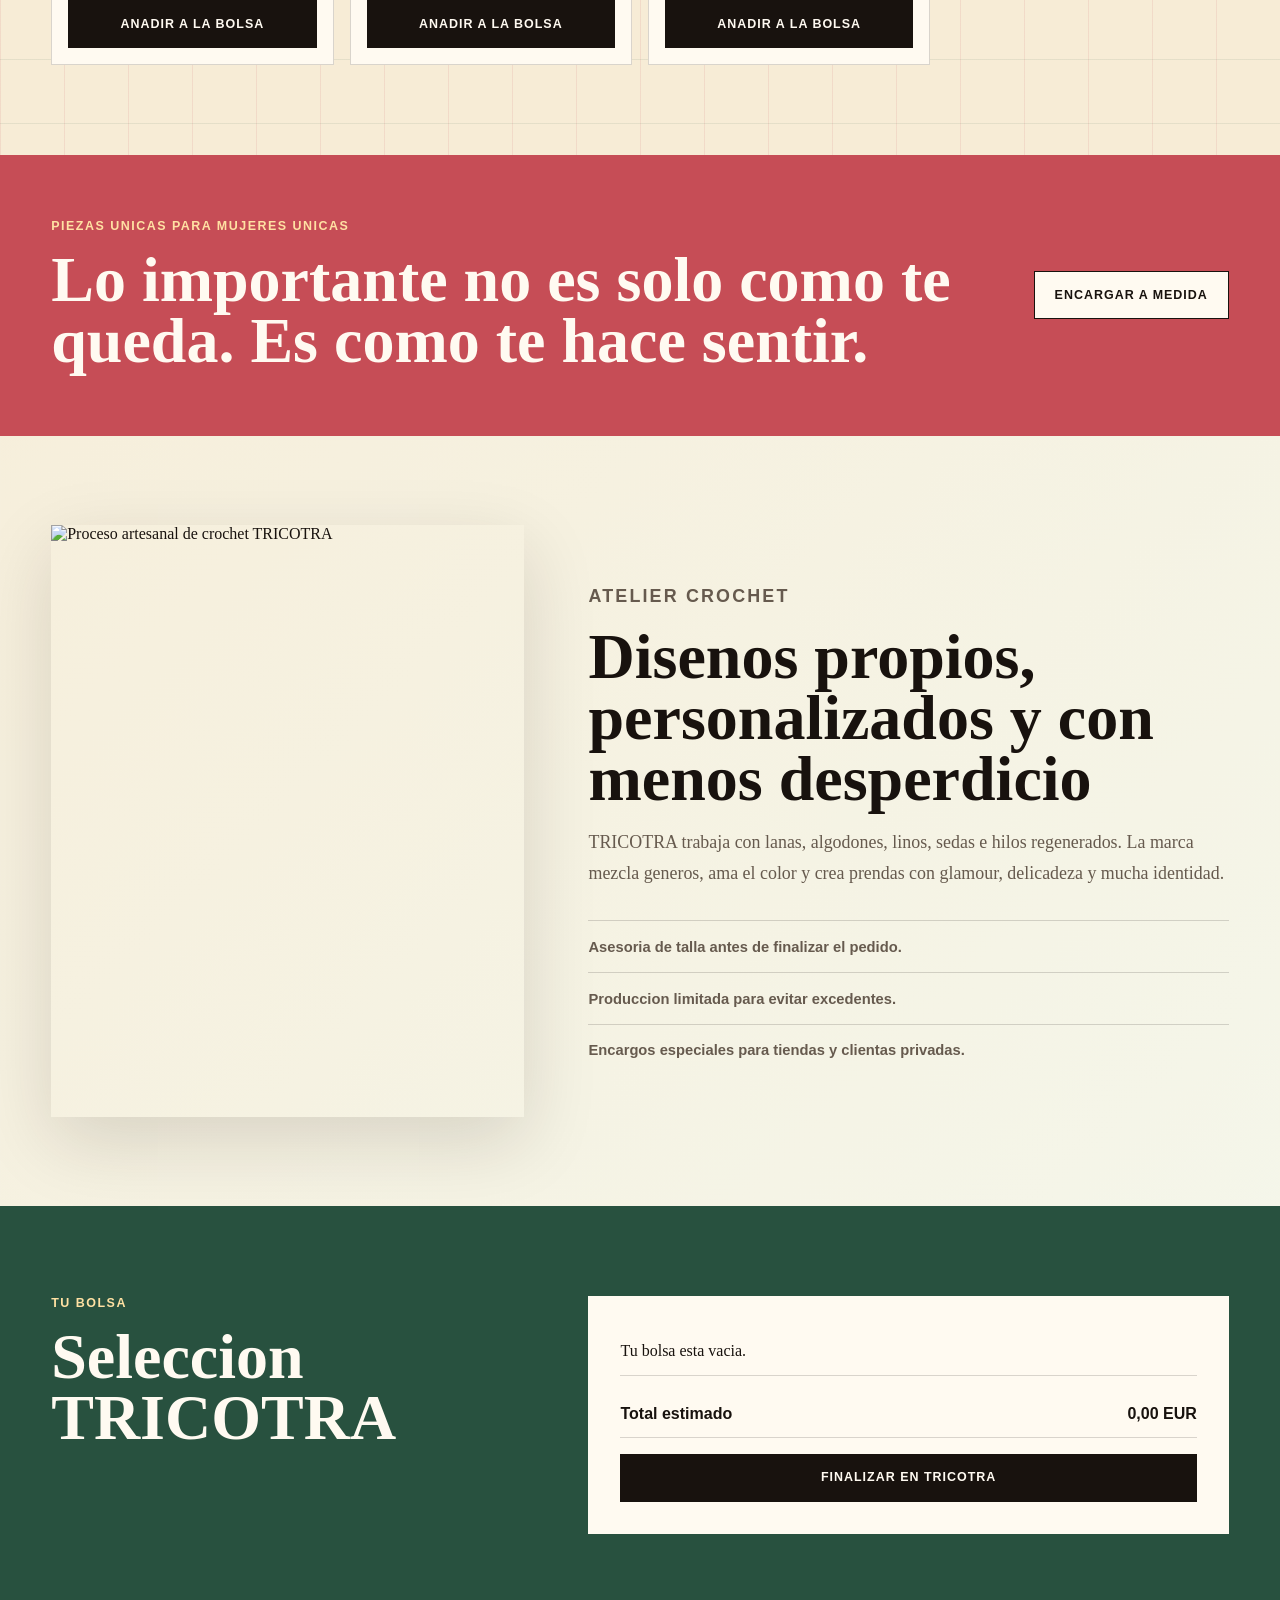
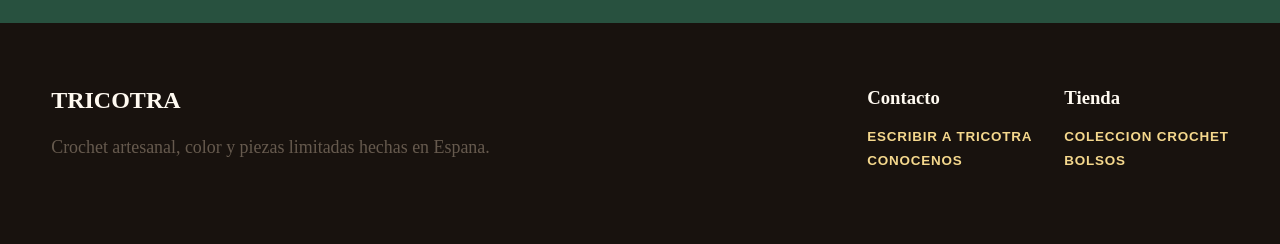
==== commit 0af7d724: "Add files via upload" ====
--- a/index.html
+++ b/index.html
@@ -3,273 +3,264 @@
   <head>
     <meta charset="utf-8">
     <meta name="viewport" content="width=device-width, initial-scale=1">
-    <title>Tricotra | Ropa de crochet para mujer</title>
-    <meta name="description" content="Ropa y bolsos de crochet para mujer hechos a mano en Espana.">
-    <link rel="preconnect" href="https://fonts.googleapis.com">
-    <link rel="preconnect" href="https://fonts.gstatic.com" crossorigin>
-    <link href="https://fonts.googleapis.com/css2?family=Inter:wght@400;500;600;700;800&family=Playfair+Display:wght@600;700&display=swap" rel="stylesheet">
+    <title>TRICOTRA | Crochet artesanal y tienda online</title>
+    <meta
+      name="description"
+      content="TRICOTRA, prendas de crochet hechas a mano en Espana. Colecciones limitadas, bolsos, vestidos, tops y disenos por encargo."
+    >
+    <link rel="preconnect" href="https://www.tricotra.com">
     <link rel="stylesheet" href="styles.css">
   </head>
   <body>
-    <header class="site-header" data-header>
-      <a class="brand" href="#inicio" aria-label="Tricotra inicio">
-        <img src="assets/original/logo.jpg" alt="Tricotra">
-      </a>
-      <nav class="nav" aria-label="Navegacion principal">
-        <a href="#inicio">Inicio</a>
-        <a href="#crochet">Coleccion crochet</a>
-        <a href="#colecciones">Colecciones Tricotra</a>
-        <a href="#complementaria">Ropa complementaria</a>
-        <a href="#bolsos">Bolsos</a>
-        <a href="#tiendas">¿Tienes una tienda?</a>
-        <a href="#conocenos">Conocenos</a>
+    <div class="announcement">Piezas unicas hechas a mano · Envio gratis desde 150 EUR · Produccion consciente</div>
+
+    <header class="site-header">
+      <a class="brand" href="#inicio" aria-label="TRICOTRA inicio">TRICOTRA</a>
+      <nav class="main-nav" aria-label="Principal">
+        <a href="#colecciones">Colecciones</a>
+        <a href="#tienda">Tienda</a>
+        <a href="#atelier">Atelier</a>
         <a href="#contacto">Contacto</a>
-        <a href="#blog">Blog</a>
       </nav>
-      <button class="menu-button" type="button" data-menu aria-label="Abrir menu">
-        <span></span>
-        <span></span>
-      </button>
+      <a class="cart-link" href="#carrito" aria-label="Ver carrito">Bolsa <span id="cart-count">0</span></a>
     </header>
 
-    <main>
-      <section class="hero" id="inicio">
-        <img src="assets/original/hero-bloom.jpg" alt="Urban Bloom Bag de crochet en colores vivos">
-        <div class="hero-shade"></div>
+    <main id="inicio">
+      <section class="hero">
+        <div class="hero-media">
+          <img
+            src="https://www.tricotra.com/storage/images/bloom.jpg?hash=5c795fa3c8e1f0f8db7d38d64d854e48f0e4591f&shop=92527992&width=1400&height=1800"
+            alt="Bolso Urban Bloom de crochet multicolor de TRICOTRA"
+          >
+        </div>
         <div class="hero-copy">
-          <p class="eyebrow">Tricotra en Nueva York</p>
-          <h1>Urban Bloom Bag<br>Edicion unica<br>15 colores</h1>
-          <a class="button primary" href="#bolsos">Comprar ahora</a>
-        </div>
-      </section>
-
-      <section class="split-feature section-pad" id="bolsos">
-        <div class="feature-copy">
-          <p class="eyebrow">Loop hecho a mano</p>
-          <h2>Hecho a mano, creado para enamorar.</h2>
-          <p>Piezas unicas y unidades limitadas con el caracter colorista de Tricotra.</p>
-          <a class="button dark" href="#contacto">Encargar ahora</a>
-        </div>
-        <div class="feature-image tall">
-          <img src="assets/original/loop-bolso.jpg" alt="Bolso LOOP artesanal de crochet">
-        </div>
-      </section>
-
-      <section class="ritual section-pad" id="crochet">
-        <div class="section-heading center">
-          <p class="eyebrow">Ritual</p>
-          <h2>Coleccion capsula crochet artesanal en algodon organico</h2>
-        </div>
+          <p class="eyebrow">Nueva coleccion capsula</p>
+          <h1>TRICOTRA</h1>
+          <p>
+            Crochet artesanal con color, caracter y ediciones limitadas. Prendas hechas en Espana para vestir
+            distinto, comprar mejor y sentir cada pieza como propia.
+          </p>
+          <div class="hero-actions">
+            <a class="button primary" href="#tienda">Comprar ahora</a>
+            <a class="button ghost" href="#colecciones">Ver colecciones</a>
+          </div>
+        </div>
+      </section>
+
+      <section class="quick-shop" aria-label="Compra rapida">
+        <article>
+          <span>01</span>
+          <h2>Hecho a mano</h2>
+          <p>Cada puntada se trabaja con tiempo, textura y cuidado real.</p>
+        </article>
+        <article>
+          <span>02</span>
+          <h2>Edicion limitada</h2>
+          <p>No fabricamos en serie: cada prenda tiene una presencia unica.</p>
+        </article>
+        <article>
+          <span>03</span>
+          <h2>Zero waste</h2>
+          <p>Materiales naturales, reciclados y produccion bajo pedido.</p>
+        </article>
+      </section>
+
+      <section class="collection-feature" id="colecciones">
+        <div class="section-kicker">Ritual</div>
+        <div class="feature-grid">
+          <div class="feature-text">
+            <h2>Coleccion capsula en algodon organico</h2>
+            <p>
+              Una propuesta de crochet con alma mediterranea: tops, vestidos, chales y bolsos pensados
+              para noches especiales, verano lento y looks con mucha personalidad.
+            </p>
+            <a class="text-link" href="#tienda">Descubrir la seleccion</a>
+          </div>
+          <div class="lookbook">
+          <img
+            src="https://www.tricotra.com/storage/images/RITUAL%20CONJUNTO%20GRANNYS.jpg?hash=dc74f3c8e7e6cbdb0b6e6893b8bb850d7a82ab30&shop=92527992&width=720&height=980"
+            alt="Prenda de la coleccion Ritual de TRICOTRA"
+          >
+          <img
+            src="https://www.tricotra.com/storage/images/RITUAL%20CHAQUETA%20Y%20TOP.jpg?hash=4ea0c6b891341ab01fb359b751f61ba0edf10008&shop=92527992&width=720&height=980"
+            alt="Detalle de crochet artesanal de la coleccion Ritual"
+          >
+          </div>
+        </div>
+      </section>
+
+      <section class="shop-section" id="tienda">
+        <div class="shop-heading">
+          <p class="eyebrow">Tienda online</p>
+          <h2>Prendas y accesorios para comprar ahora</h2>
+          <p>Una tienda integrada, limpia y editorial, inspirada en boutiques de moda slow.</p>
+        </div>
+
+        <div class="filters" aria-label="Categorias de tienda">
+          <button class="filter active" type="button" data-filter="all">Todo</button>
+          <button class="filter" type="button" data-filter="prenda">Prendas</button>
+          <button class="filter" type="button" data-filter="bolso">Bolsos</button>
+          <button class="filter" type="button" data-filter="abrigo">Invierno</button>
+        </div>
+
         <div class="product-grid">
-          <article class="product-card">
-            <img src="assets/original/ritual-chaqueta-top.jpg" alt="Chaqueta Ritual Flor">
-            <h3>Chaqueta RITUAL FLOR</h3>
-          </article>
-          <article class="product-card">
-            <img src="assets/original/ritual-top-grannys.jpg" alt="Top Ritual Flor">
-            <h3>Top RITUAL FLOR</h3>
-          </article>
-          <article class="product-card">
-            <img src="assets/original/badana.jpg" alt="Badana Ritual remate ondas">
-            <h3>Badana RITUAL remate ondas</h3>
-          </article>
-          <article class="product-card">
-            <img src="assets/original/yak.jpg" alt="Vestido Ritual Yak">
-            <h3>Vestido RITUAL YAK</h3>
-          </article>
-          <article class="product-card">
-            <img src="assets/original/vestido-natura.jpg" alt="Vestido Natura coleccion Ritual">
-            <h3>Vestido NATURA coleccion RITUAL</h3>
-          </article>
-          <article class="product-card">
-            <img src="assets/original/ritual-conjunto.jpg" alt="Bolso Ritual">
-            <h3>BOLSO RITUAL</h3>
-          </article>
-        </div>
-      </section>
-
-      <section class="brand-story section-pad">
-        <div class="story-images">
-          <img src="assets/original/proceso.jpg" alt="Prenda de crochet Tricotra">
-          <img src="assets/original/menta-frambuesa.jpg" alt="Coleccion Noches de Menta y Frambuesa">
-        </div>
-        <div class="story-copy">
-          <p class="eyebrow">Tricotra</p>
-          <h2>Ropa a crochet para mujer hecha a mano en Espana</h2>
-          <p>Nuestras prendas de crochet combinan comodidad, estilo y autenticidad. Cada puntada refleja horas de trabajo artesanal y dedicacion.</p>
-          <p>En Tricotra creamos piezas unicas que te hacen sentir especial. Descubre nuestra coleccion.</p>
-        </div>
-      </section>
-
-      <section class="collections section-pad" id="colecciones">
-        <div class="section-heading">
-          <p class="eyebrow">Colecciones Tricotra</p>
-          <h2>Todas las colecciones</h2>
-        </div>
-        <div class="collection-list">
-          <a href="#crochet">Coleccion LUMINA</a>
-          <a href="#bolsos">Coleccion BOLSOS</a>
-          <a href="#complementaria">Coleccion DESTELLOS</a>
-          <a href="#complementaria">Coleccion ALMA RUSTICA</a>
-          <a href="#complementaria">Coleccion VIBRANZA EN HILOS</a>
-          <a href="#complementaria">Coleccion SOULENCO</a>
-          <a href="#complementaria">Coleccion ECLECTICA</a>
-          <a href="#menta">Coleccion NOCHES DE MENTA Y FRAMBUESA</a>
-          <a href="#complementaria">Coleccion TRAMAS DE ABUELA</a>
-          <a href="#complementaria">Coleccion ALPACROCHET</a>
-          <a href="#complementaria">Coleccion PITIUSA</a>
-        </div>
-      </section>
-
-      <section class="mint section-pad" id="menta">
-        <div class="mint-copy">
-          <p class="eyebrow">Coleccion</p>
-          <h2>Noches de Menta y Frambuesa</h2>
-          <p>Una linea de crochet con contraste fresco, tonos verdes, acentos frambuesa y piezas pensadas para destacar.</p>
-          <a class="button primary" href="#crochet">Ver coleccion crochet</a>
-        </div>
-        <img src="assets/original/menta-frambuesa.jpg" alt="Coleccion Noches de Menta y Frambuesa">
-      </section>
-
-      <section class="popular section-pad" id="complementaria">
-        <div class="section-heading center">
-          <p class="eyebrow">Tienda</p>
-          <h2>Nuestras prendas a ganchillo mas populares</h2>
-        </div>
-        <div class="shop-grid">
-          <article>
-            <img src="assets/original/moos-chic.jpg" alt="Bolso MOOS CHIC">
-            <h3>Bolso MOOS CHIC</h3>
-            <p>69,90 EUR</p>
-          </article>
-          <article>
-            <img src="assets/original/ritual-top-grannys.jpg" alt="Top Extravaganza">
-            <h3>Top EXTRAVAGANZA</h3>
-            <p>60,00 EUR</p>
-          </article>
-          <article>
-            <img src="assets/original/yak.jpg" alt="Vestido Nature">
-            <h3>VESTIDO NATURE</h3>
-            <p>89,90 EUR</p>
-          </article>
-          <article>
-            <img src="assets/original/loop-bolso.jpg" alt="Bolso de fiesta Tricoluxe">
-            <h3>BOLSO DE FIESTA TRICOLUXE</h3>
-            <p>59,00 EUR</p>
-          </article>
-        </div>
-      </section>
-
-      <section class="why section-pad">
-        <div class="section-heading">
-          <p class="eyebrow">Por que elegir Tricotra</p>
-          <h2>Comprar ropa a ganchillo online con alma artesanal</h2>
-        </div>
-        <div class="benefits">
-          <article>
-            <span>01</span>
-            <h3>Exclusividad</h3>
-            <p>Al ser piezas hechas a mano, no hay dos prendas exactamente iguales. Destacar con algo unico es un verdadero lujo.</p>
-          </article>
-          <article>
-            <span>02</span>
-            <h3>Sostenibilidad</h3>
-            <p>Elegir ropa artesanal apoya un proceso de produccion mas responsable y un consumo consciente.</p>
-          </article>
-          <article>
-            <span>03</span>
-            <h3>Comodidad y estilo</h3>
-            <p>Las prendas de crochet son suaves, ligeras y adaptables a cualquier estacion.</p>
-          </article>
-        </div>
-      </section>
-
-      <section class="process section-pad">
-        <img src="assets/original/proceso.jpg" alt="Detalle de prenda de crochet">
+          <article class="product-card" data-category="prenda">
+            <a href="https://www.tricotra.com/p/top-extravaganza" target="_blank" rel="noreferrer">
+              <img
+                src="https://www.tricotra.com/storage/images/image?remote=https%3A%2F%2Fwww.tricotra.com%2FWebRoot%2FStoreES4%2FShops%2F92527992%2F6693%2F834B%2F8470%2F87B5%2FCC08%2F0A0C%2F6D0B%2FF7D2%2F20240714-092830.jpg&shop=92527992&width=700&height=920"
+                alt="Top Extravaganza de crochet"
+              >
+            </a>
+            <div class="product-info">
+              <p>Disponible</p>
+              <h3>Top Extravaganza</h3>
+              <span>60,00 EUR</span>
+              <button type="button" data-name="Top Extravaganza" data-price="60">Anadir a la bolsa</button>
+            </div>
+          </article>
+
+          <article class="product-card" data-category="prenda">
+            <a href="https://www.tricotra.com/p/mangas-campana" target="_blank" rel="noreferrer">
+              <img
+                src="https://www.tricotra.com/storage/images/image?remote=https%3A%2F%2Fwww.tricotra.com%2FWebRoot%2FStoreES4%2FShops%2F92527992%2F66B0%2F63A7%2FA1CB%2FC455%2FA67D%2F0A0C%2F6D0B%2F05D7%2F20240705-134338.jpg&shop=92527992&width=700&height=920"
+                alt="Mangas campana de crochet"
+              >
+            </a>
+            <div class="product-info">
+              <p>Disponible</p>
+              <h3>Mangas Campana</h3>
+              <span>89,00 EUR</span>
+              <button type="button" data-name="Mangas Campana" data-price="89">Anadir a la bolsa</button>
+            </div>
+          </article>
+
+          <article class="product-card feature-product" data-category="prenda">
+            <a href="https://www.tricotra.com/p/vestido-nature" target="_blank" rel="noreferrer">
+              <img
+                src="https://www.tricotra.com/storage/images/VESTIDO%20top%20crochet.jpg?hash=398ddac88aaffba0013591b5013467d4c1ff534e&shop=92527992&width=900&height=1160"
+                alt="Vestido Nature de crochet"
+              >
+            </a>
+            <div class="product-info">
+              <p>Edicion limitada</p>
+              <h3>Vestido Nature</h3>
+              <span>89,90 EUR</span>
+              <button type="button" data-name="Vestido Nature" data-price="89.90">Anadir a la bolsa</button>
+            </div>
+          </article>
+
+          <article class="product-card" data-category="bolso">
+            <a href="https://www.tricotra.com/p/bolso-moos-chic" target="_blank" rel="noreferrer">
+              <img
+                src="https://www.tricotra.com/storage/images/image?remote=https%3A%2F%2Fwww.tricotra.com%2FWebRoot%2FStoreES4%2FShops%2F92527992%2F679C%2FC64A%2FAA54%2FE692%2F1279%2F0A0C%2F6D0B%2FB70D%2F20250110-130250.jpg&shop=92527992&width=700&height=920"
+                alt="Bolso Moos Chic de crochet"
+              >
+            </a>
+            <div class="product-info">
+              <p>Opciones disponibles</p>
+              <h3>Bolso Moos Chic</h3>
+              <span>69,90 EUR</span>
+              <button type="button" data-name="Bolso Moos Chic" data-price="69.90">Anadir a la bolsa</button>
+            </div>
+          </article>
+
+          <article class="product-card" data-category="bolso">
+            <a href="https://www.tricotra.com/p/bolso-de-fiesta-tricoluxe" target="_blank" rel="noreferrer">
+              <img
+                src="https://www.tricotra.com/storage/images/image?remote=https%3A%2F%2Fwww.tricotra.com%2FWebRoot%2FStoreES4%2FShops%2F92527992%2F6737%2FE79A%2FFDCE%2F590E%2F88EE%2F0A0C%2F6D0B%2F6C1E%2FIMG-20241116-WA0008.jpg&shop=92527992&width=700&height=920"
+                alt="Bolso de fiesta Tricoluxe"
+              >
+            </a>
+            <div class="product-info">
+              <p>Opciones disponibles</p>
+              <h3>Bolso Tricoluxe</h3>
+              <span>59,00 EUR</span>
+              <button type="button" data-name="Bolso Tricoluxe" data-price="59">Anadir a la bolsa</button>
+            </div>
+          </article>
+
+          <article class="product-card" data-category="abrigo">
+            <a href="https://www.tricotra.com/p/abrigo-grannys" target="_blank" rel="noreferrer">
+              <img
+                src="https://www.tricotra.com/storage/images/image?remote=https%3A%2F%2Fwww.tricotra.com%2FWebRoot%2FStoreES4%2FShops%2F92527992%2F6747%2FE837%2FFC52%2FD942%2F9F38%2F0A0C%2F6D0B%2FBA32%2F20241127-175529.jpg&shop=92527992&width=700&height=920"
+                alt="Abrigo Grannys de crochet"
+              >
+            </a>
+            <div class="product-info">
+              <p>Bajo pedido</p>
+              <h3>Abrigo Grannys</h3>
+              <span>395,00 EUR</span>
+              <button type="button" data-name="Abrigo Grannys" data-price="395">Anadir a la bolsa</button>
+            </div>
+          </article>
+        </div>
+      </section>
+
+      <section class="editorial-band">
         <div>
-          <p class="eyebrow">Como elaboramos nuestras prendas</p>
-          <h2>Cada prenda es el resultado de un proceso artesanal cuidadoso.</h2>
-          <ol>
-            <li><strong>Seleccion del diseno:</strong> inspiracion, tendencia y tradicion equilibradas.</li>
-            <li><strong>Eleccion de materiales:</strong> hilos naturales, sostenibles y suaves al tacto.</li>
-            <li><strong>Tejido artesanal:</strong> tecnicas tradicionales de crochet realizadas a mano.</li>
-            <li><strong>Control de calidad:</strong> revision minuciosa de cada pieza y acabado.</li>
-            <li><strong>Acabado final:</strong> bordes, botones y ajustes para una prenda unica.</li>
-          </ol>
-        </div>
-      </section>
-
-      <section class="testimonials section-pad">
-        <div class="section-heading center">
-          <p class="eyebrow">Opiniones</p>
-          <h2>Opiniones de nuestros clientes</h2>
-        </div>
-        <div class="quote-grid">
-          <blockquote>
-            <p>"El diseno es precioso y unico. Nunca habia encontrado ropa tan especial a buen precio."</p>
-            <cite>Laura M.</cite>
-          </blockquote>
-          <blockquote>
-            <p>"Compre un vestido de crochet y no puedo estar mas contenta. Se nota el trabajo artesanal y me queda perfecto."</p>
-            <cite>Isabel T.</cite>
-          </blockquote>
-          <blockquote>
-            <p>"La prenda es de una calidad excepcional, los acabados son impecables y llego super rapido."</p>
-            <cite>Elena P.</cite>
-          </blockquote>
-        </div>
-      </section>
-
-      <section class="about section-pad" id="conocenos">
+          <p class="eyebrow">Piezas unicas para mujeres unicas</p>
+          <h2>Lo importante no es solo como te queda. Es como te hace sentir.</h2>
+        </div>
+        <a class="button primary" href="#contacto">Encargar a medida</a>
+      </section>
+
+      <section class="atelier" id="atelier">
+        <div class="atelier-image">
+          <img
+            src="https://www.tricotra.com/storage/images/tricota-1-1229x1536.jpg?hash=30b94c2fb85d7efb5b0e6e0fb8b379aa4f6273e9&shop=92527992&width=1000&height=1200"
+            alt="Proceso artesanal de crochet TRICOTRA"
+          >
+        </div>
+        <div class="atelier-copy">
+          <p class="section-kicker">Atelier crochet</p>
+          <h2>Disenos propios, personalizados y con menos desperdicio</h2>
+          <p>
+            TRICOTRA trabaja con lanas, algodones, linos, sedas e hilos regenerados. La marca mezcla generos,
+            ama el color y crea prendas con glamour, delicadeza y mucha identidad.
+          </p>
+          <ul>
+            <li>Asesoria de talla antes de finalizar el pedido.</li>
+            <li>Produccion limitada para evitar excedentes.</li>
+            <li>Encargos especiales para tiendas y clientas privadas.</li>
+          </ul>
+        </div>
+      </section>
+
+      <section class="cart-panel" id="carrito" aria-live="polite">
         <div>
-          <p class="eyebrow">Conocenos</p>
-          <h2>Mas que una prenda: una experiencia hecha a mano.</h2>
-          <p>En Tricotra estamos comprometidos con la calidad y la satisfaccion de nuestras clientas. Desde el momento en que haces tu pedido hasta que recibes tu prenda, cuidamos cada detalle.</p>
-          <p>Comprar una prenda artesanal es buscar una conexion con la tradicion y el cuidado que solo lo hecho a mano puede ofrecer.</p>
-          <a class="button dark" href="#contacto">Conoce mas sobre nosotros</a>
-        </div>
-        <img src="assets/original/conocenos.jpg" alt="Tricotra conocenos">
-      </section>
-
-      <section class="trade section-pad" id="tiendas">
-        <p class="eyebrow">¿Tienes una tienda?</p>
-        <h2>Seleccion de piezas para boutiques y tiendas especiales.</h2>
-        <p>Una seccion pensada para contacto profesional, colecciones limitadas y consultas de disponibilidad.</p>
-      </section>
-
-      <section class="faq section-pad" id="blog">
-        <div class="section-heading">
-          <p class="eyebrow">Preguntas de interes</p>
-          <h2>Tienda online de ropa a crochet</h2>
-        </div>
-        <div class="accordion">
-          <button type="button" aria-expanded="false">¿Que tipos de prendas ofrece Tricotra?</button>
-          <div>Vestidos, tops, sueteres, cardigans, bolsos y prendas personalizadas hechas a mano.</div>
-          <button type="button" aria-expanded="false">¿Que materiales se utilizan?</button>
-          <div>Hilos de alta calidad, principalmente algodon, lino y lana segun la temporada y el tipo de prenda.</div>
-          <button type="button" aria-expanded="false">¿Las prendas de ganchillo son aptas para todas las estaciones?</button>
-          <div>Si. Hay tops ligeros para primavera y verano, y piezas mas gruesas para meses frios.</div>
-          <button type="button" aria-expanded="false">¿Como puedo saber mi talla?</button>
-          <div>Cada prenda puede incorporar guia de tallas y asesoramiento personalizado por contacto.</div>
-          <button type="button" aria-expanded="false">¿Como puedo estar al tanto de novedades?</button>
-          <div>La web puede conectar newsletter, redes sociales y blog para mostrar nuevas colecciones y promociones.</div>
+          <p class="eyebrow">Tu bolsa</p>
+          <h2>Seleccion TRICOTRA</h2>
+        </div>
+        <div class="cart-box">
+          <ul id="cart-items">
+            <li class="cart-empty">Tu bolsa esta vacia.</li>
+          </ul>
+          <div class="cart-total">
+            <span>Total estimado</span>
+            <strong id="cart-total">0,00 EUR</strong>
+          </div>
+          <a class="button primary wide" href="https://www.tricotra.com/" target="_blank" rel="noreferrer">
+            Finalizar en Tricotra
+          </a>
         </div>
       </section>
     </main>
 
     <footer class="site-footer" id="contacto">
       <div>
-        <img src="assets/original/logo.jpg" alt="Tricotra">
-        <p>Ropa de crochet para mujer hecha a mano en Espana.</p>
+        <h2>TRICOTRA</h2>
+        <p>Crochet artesanal, color y piezas limitadas hechas en Espana.</p>
       </div>
-      <nav aria-label="Legal">
-        <a href="#">Aviso legal</a>
-        <a href="#">Politica de privacidad</a>
-        <a href="#">Politica de cookies</a>
-        <a href="#">Pago y entrega</a>
-        <a href="#">Condiciones generales</a>
-        <a href="#">Politica de devoluciones</a>
-      </nav>
+      <div>
+        <h3>Contacto</h3>
+        <a href="https://www.tricotra.com/i/contacto" target="_blank" rel="noreferrer">Escribir a TRICOTRA</a>
+        <a href="https://www.tricotra.com/i/conocenos" target="_blank" rel="noreferrer">Conocenos</a>
+      </div>
+      <div>
+        <h3>Tienda</h3>
+        <a href="https://www.tricotra.com/c/coleccion-crochet" target="_blank" rel="noreferrer">Coleccion crochet</a>
+        <a href="https://www.tricotra.com/c/bolsos" target="_blank" rel="noreferrer">Bolsos</a>
+      </div>
     </footer>
 
     <script src="script.js"></script>
--- a/styles.css
+++ b/styles.css
@@ -1,15 +1,16 @@
 :root {
-  --ink: #171312;
-  --soft-ink: #4a4039;
-  --cream: #f8f0df;
-  --linen: #eadbc1;
-  --mint: #b8dccd;
-  --sage: #8ba88a;
-  --raspberry: #c84464;
-  --coral: #ee856f;
-  --white: #fffaf0;
-  --shadow: 0 24px 70px rgba(23, 19, 18, .14);
-  --radius: 8px;
+  --ink: #18120e;
+  --soft-ink: #665a4e;
+  --paper: #fffaf1;
+  --cream: #f7ecd6;
+  --linen: #eee0c6;
+  --rose: #c64d56;
+  --tomato: #e15b43;
+  --mint: #72a78f;
+  --leaf: #28513f;
+  --sun: #f3b340;
+  --border: rgba(24, 18, 14, 0.16);
+  --shadow: 0 24px 70px rgba(35, 23, 14, 0.14);
 }
 
 * {
@@ -22,18 +23,12 @@
 
 body {
   margin: 0;
+  background:
+    radial-gradient(circle at 20% 0%, rgba(243, 179, 64, 0.22), transparent 28rem),
+    linear-gradient(135deg, #fffaf1 0%, #f7ecd6 45%, #f4f8ee 100%);
   color: var(--ink);
-  background:
-    linear-gradient(90deg, rgba(23, 19, 18, .035) 1px, transparent 1px),
-    linear-gradient(0deg, rgba(23, 19, 18, .03) 1px, transparent 1px),
-    var(--cream);
-  background-size: 34px 34px;
-  font-family: Inter, system-ui, sans-serif;
-}
-
-img {
-  display: block;
-  max-width: 100%;
+  font-family: "Georgia", "Times New Roman", serif;
+  overflow-x: hidden;
 }
 
 a {
@@ -41,615 +36,535 @@
   text-decoration: none;
 }
 
-button,
-select,
-textarea {
-  font: inherit;
-}
-
-.site-header {
-  position: fixed;
-  inset: 0 0 auto;
-  z-index: 20;
-  display: flex;
-  align-items: center;
-  justify-content: space-between;
-  gap: 24px;
-  min-height: 82px;
-  padding: 14px clamp(18px, 4vw, 56px);
-  color: var(--white);
-  transition: background .25s ease, color .25s ease, box-shadow .25s ease;
-}
-
-.site-header.scrolled,
-.site-header.menu-open {
-  color: var(--ink);
-  background: rgba(248, 240, 223, .95);
-  box-shadow: 0 16px 42px rgba(23, 19, 18, .08);
-  backdrop-filter: blur(14px);
-}
-
-.brand img,
-.site-footer img {
-  width: 154px;
-  max-height: 48px;
-  object-fit: contain;
-  mix-blend-mode: multiply;
-}
-
-.nav {
-  display: flex;
-  align-items: center;
-  justify-content: flex-end;
-  gap: 18px;
-  font-size: 12px;
-  font-weight: 800;
-  letter-spacing: .04em;
-  text-transform: uppercase;
-}
-
-.nav a {
-  position: relative;
-  white-space: nowrap;
-}
-
-.nav a::after {
-  position: absolute;
-  right: 0;
-  bottom: -7px;
-  left: 0;
-  height: 2px;
-  background: currentColor;
-  content: "";
-  transform: scaleX(0);
-  transform-origin: right;
-  transition: transform .2s ease;
-}
-
-.nav a:hover::after {
-  transform: scaleX(1);
-  transform-origin: left;
-}
-
-.menu-button {
-  display: none;
-  width: 46px;
-  height: 46px;
-  padding: 0;
-  place-items: center;
-  color: inherit;
-  background: transparent;
-  border: 1px solid currentColor;
-  border-radius: 50%;
-  cursor: pointer;
-}
-
-.menu-button span {
-  width: 20px;
-  height: 2px;
-  background: currentColor;
-}
-
-.hero {
-  position: relative;
-  min-height: 96vh;
-  display: grid;
-  align-items: end;
-  overflow: hidden;
-  padding: 130px clamp(20px, 6vw, 74px) 56px;
-  color: var(--white);
-}
-
-.hero > img,
-.hero-shade {
-  position: absolute;
-  inset: 0;
+img {
+  display: block;
   width: 100%;
   height: 100%;
-}
-
-.hero > img {
   object-fit: cover;
-  object-position: center;
-}
-
-.hero-shade {
+}
+
+button,
+.button {
+  border: 1px solid var(--ink);
+  cursor: pointer;
+  font: 700 0.78rem/1 "Trebuchet MS", sans-serif;
+  letter-spacing: 0.08em;
+  text-transform: uppercase;
+}
+
+.announcement {
+  background: var(--leaf);
+  color: #fff8e8;
+  font: 700 0.76rem/1.2 "Trebuchet MS", sans-serif;
+  letter-spacing: 0.08em;
+  padding: 0.72rem 1rem;
+  text-align: center;
+  text-transform: uppercase;
+}
+
+.site-header {
+  align-items: center;
+  background: rgba(255, 250, 241, 0.86);
+  backdrop-filter: blur(18px);
+  border-bottom: 1px solid var(--border);
+  display: grid;
+  gap: 1rem;
+  grid-template-columns: auto 1fr auto;
+  left: 0;
+  padding: 1.05rem clamp(1rem, 3vw, 3rem);
+  position: sticky;
+  right: 0;
+  top: 0;
+  z-index: 10;
+}
+
+.brand {
+  color: var(--rose);
+  font-size: clamp(1.35rem, 2vw, 2rem);
+  font-weight: 900;
+}
+
+.main-nav {
+  display: flex;
+  gap: clamp(0.8rem, 2vw, 2.2rem);
+  justify-content: center;
+}
+
+.main-nav a,
+.cart-link {
+  color: var(--soft-ink);
+  font: 700 0.76rem/1 "Trebuchet MS", sans-serif;
+  letter-spacing: 0.08em;
+  text-transform: uppercase;
+}
+
+.cart-link span {
+  background: var(--sun);
+  border-radius: 999px;
+  color: var(--ink);
+  display: inline-grid;
+  height: 1.35rem;
+  margin-left: 0.25rem;
+  place-items: center;
+  width: 1.35rem;
+}
+
+.hero {
+  display: grid;
+  grid-template-columns: minmax(0, 1.06fr) minmax(20rem, 0.94fr);
+  min-height: calc(100vh - 7rem);
+}
+
+.hero-media {
+  min-height: 36rem;
+  position: relative;
+}
+
+.hero-media::after {
+  background: linear-gradient(90deg, transparent, rgba(255, 250, 241, 0.74));
+  content: "";
+  inset: 0;
+  position: absolute;
+}
+
+.hero-copy {
+  align-self: end;
+  min-width: 0;
+  padding: clamp(2rem, 5vw, 5rem);
+}
+
+.eyebrow,
+.section-kicker {
+  color: var(--rose);
+  font: 800 0.78rem/1.2 "Trebuchet MS", sans-serif;
+  letter-spacing: 0.12em;
+  margin: 0 0 1rem;
+  text-transform: uppercase;
+}
+
+.hero h1 {
+  color: var(--leaf);
+  font-size: clamp(3.6rem, 7vw, 6.2rem);
+  line-height: 0.88;
+  margin: 0 0 1.4rem;
+}
+
+.hero p:not(.eyebrow),
+.feature-text p,
+.shop-heading p,
+.atelier-copy p,
+.site-footer p {
+  color: var(--soft-ink);
+  font-size: clamp(1rem, 1.4vw, 1.26rem);
+  line-height: 1.7;
+}
+
+.hero-actions,
+.filters {
+  display: flex;
+  flex-wrap: wrap;
+  gap: 0.8rem;
+  margin-top: 2rem;
+}
+
+.button,
+.product-info button,
+.filter {
+  align-items: center;
+  display: inline-flex;
+  justify-content: center;
+  min-height: 3rem;
+  padding: 0.95rem 1.25rem;
+  transition: transform 180ms ease, background 180ms ease, color 180ms ease;
+}
+
+.button:hover,
+.product-info button:hover,
+.filter:hover {
+  transform: translateY(-2px);
+}
+
+.primary,
+.product-info button,
+.filter.active {
+  background: var(--ink);
+  color: #fffaf1;
+}
+
+.ghost,
+.filter {
+  background: transparent;
+  color: var(--ink);
+}
+
+.quick-shop {
+  border-block: 1px solid var(--border);
+  display: grid;
+  grid-template-columns: repeat(3, 1fr);
+}
+
+.quick-shop article {
+  min-height: 13rem;
+  padding: clamp(1.4rem, 3vw, 2.6rem);
+}
+
+.quick-shop article + article {
+  border-left: 1px solid var(--border);
+}
+
+.quick-shop span {
+  color: var(--tomato);
+  font: 700 0.75rem/1 "Trebuchet MS", sans-serif;
+}
+
+.quick-shop h2 {
+  font-size: clamp(1.6rem, 3vw, 2.7rem);
+  margin: 1.2rem 0 0.8rem;
+}
+
+.quick-shop p {
+  color: var(--soft-ink);
+  line-height: 1.55;
+  max-width: 22rem;
+}
+
+.collection-feature,
+.shop-section,
+.atelier,
+.cart-panel {
+  padding: clamp(4rem, 7vw, 7.5rem) clamp(1rem, 4vw, 4rem);
+}
+
+.feature-grid,
+.atelier,
+.cart-panel {
+  display: grid;
+  gap: clamp(2rem, 5vw, 5rem);
+  grid-template-columns: minmax(0, 0.85fr) minmax(0, 1.15fr);
+}
+
+.feature-text h2,
+.shop-heading h2,
+.editorial-band h2,
+.atelier-copy h2,
+.cart-panel h2 {
+  font-size: clamp(2.4rem, 5vw, 5.2rem);
+  line-height: 0.95;
+  margin: 0;
+}
+
+.text-link {
+  border-bottom: 1px solid var(--ink);
+  display: inline-block;
+  font: 800 0.8rem/1 "Trebuchet MS", sans-serif;
+  letter-spacing: 0.08em;
+  margin-top: 1.4rem;
+  padding-bottom: 0.35rem;
+  text-transform: uppercase;
+}
+
+.lookbook {
+  display: grid;
+  gap: 1rem;
+  grid-template-columns: 0.86fr 1.14fr;
+}
+
+.lookbook img,
+.atelier-image img {
+  aspect-ratio: 4 / 5;
+  box-shadow: var(--shadow);
+}
+
+.lookbook img:first-child {
+  margin-top: 4rem;
+}
+
+.shop-section {
   background:
-    linear-gradient(90deg, rgba(23, 19, 18, .74), rgba(23, 19, 18, .26) 52%, rgba(23, 19, 18, .08)),
-    linear-gradient(0deg, rgba(23, 19, 18, .52), transparent 50%);
-}
-
-.hero-copy {
-  position: relative;
-  max-width: 800px;
-}
-
-.eyebrow {
-  margin: 0 0 14px;
-  color: var(--raspberry);
-  font-size: 13px;
-  font-weight: 900;
-  letter-spacing: .14em;
-  text-transform: uppercase;
-}
-
-.hero .eyebrow,
-.split-feature .eyebrow,
-.trade .eyebrow {
-  color: var(--mint);
-}
-
-h1,
-h2,
-h3,
-p {
-  margin-top: 0;
-}
-
-h1,
-h2 {
-  font-family: "Playfair Display", Georgia, serif;
-  line-height: .96;
-}
-
-h1 {
-  margin-bottom: 30px;
-  font-size: clamp(52px, 8vw, 112px);
-}
-
-h2 {
-  margin-bottom: 18px;
-  font-size: clamp(36px, 5vw, 70px);
-}
-
-h3 {
-  margin-bottom: 8px;
-  font-size: 20px;
-}
-
-p {
+    linear-gradient(90deg, rgba(198, 77, 86, 0.11) 1px, transparent 1px),
+    linear-gradient(rgba(40, 81, 63, 0.09) 1px, transparent 1px),
+    var(--cream);
+  background-size: 4rem 4rem;
+}
+
+.shop-heading {
+  display: grid;
+  gap: 1rem;
+  grid-template-columns: minmax(0, 1fr) minmax(18rem, 0.46fr);
+  margin-bottom: 2rem;
+}
+
+.shop-heading .eyebrow {
+  grid-column: 1 / -1;
+  margin-bottom: 0;
+}
+
+.product-grid {
+  display: grid;
+  gap: 1rem;
+  grid-template-columns: repeat(4, minmax(0, 1fr));
+}
+
+.product-card {
+  background: #fffaf1;
+  border: 1px solid var(--border);
+  display: flex;
+  flex-direction: column;
+  min-height: 100%;
+  overflow: hidden;
+}
+
+.product-card > a {
+  aspect-ratio: 3 / 4;
+  background: var(--linen);
+  overflow: hidden;
+}
+
+.product-card img {
+  transition: transform 550ms ease;
+}
+
+.product-card:hover img {
+  transform: scale(1.04);
+}
+
+.feature-product {
+  grid-column: span 2;
+}
+
+.feature-product > a {
+  aspect-ratio: 7 / 5;
+}
+
+.product-info {
+  display: grid;
+  gap: 0.65rem;
+  padding: 1rem;
+}
+
+.product-info p {
+  color: var(--rose);
+  font: 800 0.7rem/1.1 "Trebuchet MS", sans-serif;
+  letter-spacing: 0.08em;
+  margin: 0;
+  text-transform: uppercase;
+}
+
+.product-info h3 {
+  font-size: clamp(1.15rem, 1.7vw, 1.55rem);
+  margin: 0;
+}
+
+.product-info span {
+  color: var(--leaf);
+  font: 800 0.95rem/1 "Trebuchet MS", sans-serif;
+}
+
+.product-info button {
+  margin-top: 0.2rem;
+  width: 100%;
+}
+
+.editorial-band {
+  align-items: center;
+  background: var(--rose);
+  color: #fffaf1;
+  display: flex;
+  gap: 2rem;
+  justify-content: space-between;
+  padding: clamp(3rem, 5vw, 5rem) clamp(1rem, 4vw, 4rem);
+}
+
+.editorial-band .eyebrow {
+  color: #ffe1a3;
+}
+
+.editorial-band h2 {
+  max-width: 60rem;
+}
+
+.editorial-band .primary {
+  background: #fffaf1;
+  color: var(--ink);
+  flex: 0 0 auto;
+}
+
+.atelier {
+  align-items: center;
+}
+
+.atelier-copy ul {
+  display: grid;
+  gap: 0.9rem;
+  list-style: none;
+  margin: 2rem 0 0;
+  padding: 0;
+}
+
+.atelier-copy li {
+  border-top: 1px solid var(--border);
   color: var(--soft-ink);
-  line-height: 1.65;
-}
-
-.button {
-  display: inline-flex;
+  font: 700 0.92rem/1.5 "Trebuchet MS", sans-serif;
+  padding-top: 0.9rem;
+}
+
+.cart-panel {
+  background: var(--leaf);
+  color: #fffaf1;
+}
+
+.cart-panel .eyebrow {
+  color: #ffe1a3;
+}
+
+.cart-box {
+  background: #fffaf1;
+  color: var(--ink);
+  padding: clamp(1rem, 3vw, 2rem);
+}
+
+.cart-box ul {
+  display: grid;
+  gap: 0.8rem;
+  list-style: none;
+  margin: 0;
+  padding: 0;
+}
+
+.cart-box li,
+.cart-total {
   align-items: center;
-  justify-content: center;
-  min-height: 48px;
-  padding: 0 20px;
-  border: 1px solid transparent;
-  border-radius: var(--radius);
-  font-weight: 900;
-  text-transform: uppercase;
-  cursor: pointer;
-  transition: transform .2s ease, background .2s ease;
-}
-
-.button:hover {
-  transform: translateY(-2px);
-}
-
-.button.primary {
-  color: var(--ink);
-  background: var(--mint);
-}
-
-.button.dark {
-  color: var(--white);
-  background: var(--ink);
-}
-
-.section-pad {
-  padding: clamp(72px, 9vw, 126px) clamp(20px, 6vw, 74px);
-}
-
-.split-feature {
-  display: grid;
-  grid-template-columns: minmax(0, .85fr) minmax(300px, .7fr);
-  gap: clamp(28px, 7vw, 92px);
-  align-items: center;
-  color: var(--white);
-  background:
-    radial-gradient(circle at 12% 10%, rgba(184, 220, 205, .24), transparent 24%),
-    linear-gradient(135deg, #171312, #30241f 58%, #4b2635);
-}
-
-.feature-copy p {
-  color: rgba(255, 250, 240, .82);
-  font-size: 19px;
-}
-
-.feature-image,
-.story-images,
-.mint img,
-.process img,
-.about img {
-  overflow: hidden;
-  border-radius: var(--radius);
-  box-shadow: var(--shadow);
-}
-
-.feature-image img {
-  width: 100%;
-  height: min(720px, 80vh);
-  object-fit: cover;
-}
-
-.section-heading {
-  max-width: 860px;
-  margin-bottom: 34px;
-}
-
-.section-heading.center {
-  margin-inline: auto;
-  text-align: center;
-}
-
-.ritual {
-  background: var(--white);
-}
-
-.product-grid,
-.shop-grid {
-  display: grid;
-  grid-template-columns: repeat(3, minmax(0, 1fr));
-  gap: 18px;
-}
-
-.product-card,
-.shop-grid article {
-  overflow: hidden;
-  background: var(--cream);
-  border: 1px solid rgba(23, 19, 18, .09);
-  border-radius: var(--radius);
-  box-shadow: 0 16px 48px rgba(23, 19, 18, .08);
-}
-
-.product-card img,
-.shop-grid img {
-  width: 100%;
-  aspect-ratio: 3 / 4;
-  object-fit: cover;
-}
-
-.product-card h3,
-.shop-grid h3,
-.shop-grid p {
-  padding-inline: 18px;
-}
-
-.product-card h3,
-.shop-grid h3 {
-  padding-top: 18px;
-}
-
-.shop-grid p {
-  color: var(--raspberry);
-  font-weight: 900;
-}
-
-.brand-story {
-  display: grid;
-  grid-template-columns: minmax(320px, .85fr) minmax(0, .9fr);
-  gap: clamp(30px, 7vw, 92px);
-  align-items: center;
-}
-
-.story-images {
-  display: grid;
-  grid-template-columns: 1fr 1fr;
-  gap: 10px;
-  padding: 10px;
-  background: var(--white);
-}
-
-.story-images img {
-  width: 100%;
-  height: 430px;
-  object-fit: cover;
-  border-radius: 6px;
-}
-
-.story-copy p {
-  font-size: 19px;
-}
-
-.collections {
-  background: var(--linen);
-}
-
-.collection-list {
-  display: grid;
-  grid-template-columns: repeat(3, minmax(0, 1fr));
-  gap: 10px;
-}
-
-.collection-list a {
-  display: flex;
-  min-height: 72px;
-  align-items: center;
-  padding: 18px;
-  background: var(--white);
-  border-left: 5px solid var(--sage);
-  border-radius: var(--radius);
-  font-weight: 900;
-  text-transform: uppercase;
-}
-
-.mint {
-  display: grid;
-  grid-template-columns: minmax(0, .75fr) minmax(300px, .75fr);
-  gap: clamp(28px, 6vw, 80px);
-  align-items: center;
-  color: var(--white);
-  background: linear-gradient(135deg, #171312, #2a372f);
-}
-
-.mint p {
-  color: rgba(255, 250, 240, .82);
-  font-size: 19px;
-}
-
-.mint img {
-  width: 100%;
-  max-height: 660px;
-  object-fit: cover;
-}
-
-.popular {
-  background: var(--cream);
-}
-
-.shop-grid {
-  grid-template-columns: repeat(4, minmax(0, 1fr));
-}
-
-.why {
-  background: var(--white);
-}
-
-.benefits {
-  display: grid;
-  grid-template-columns: repeat(3, minmax(0, 1fr));
-  gap: 16px;
-}
-
-.benefits article {
-  padding: 28px;
-  background: var(--cream);
-  border-left: 6px solid var(--coral);
-  border-radius: var(--radius);
-}
-
-.benefits span {
-  display: inline-block;
-  margin-bottom: 44px;
-  color: var(--raspberry);
-  font-weight: 900;
-}
-
-.process {
-  display: grid;
-  grid-template-columns: minmax(300px, .62fr) minmax(0, 1fr);
-  gap: clamp(28px, 6vw, 82px);
-  align-items: center;
-}
-
-.process img,
-.about img {
-  width: 100%;
-  max-height: 660px;
-  object-fit: cover;
-}
-
-ol {
-  display: grid;
-  gap: 14px;
-  margin: 28px 0 0;
-  padding-left: 20px;
-  color: var(--soft-ink);
-  line-height: 1.65;
-}
-
-.testimonials {
-  background: var(--linen);
-}
-
-.quote-grid {
-  display: grid;
-  grid-template-columns: repeat(3, minmax(0, 1fr));
-  gap: 16px;
-}
-
-blockquote {
-  margin: 0;
-  padding: 28px;
-  background: var(--white);
-  border-radius: var(--radius);
-  box-shadow: 0 16px 45px rgba(23, 19, 18, .07);
-}
-
-blockquote p {
-  color: var(--ink);
-  font-family: "Playfair Display", Georgia, serif;
-  font-size: 27px;
-  line-height: 1.12;
-}
-
-cite {
-  color: var(--raspberry);
-  font-style: normal;
-  font-weight: 900;
-}
-
-.about {
-  display: grid;
-  grid-template-columns: minmax(0, .9fr) minmax(280px, .55fr);
-  gap: clamp(28px, 6vw, 82px);
-  align-items: center;
-  background: var(--white);
-}
-
-.trade {
-  color: var(--white);
-  background: linear-gradient(135deg, #171312, #4d2d39);
-}
-
-.trade h2 {
-  max-width: 900px;
-}
-
-.trade p:last-child {
-  max-width: 720px;
-  color: rgba(255, 250, 240, .82);
-  font-size: 19px;
-}
-
-.faq {
-  background: var(--cream);
-}
-
-.accordion {
-  max-width: 960px;
-}
-
-.accordion button {
-  width: 100%;
-  padding: 24px 0;
-  color: var(--ink);
-  background: transparent;
-  border: 0;
-  border-bottom: 1px solid rgba(23, 19, 18, .18);
-  text-align: left;
-  font-size: 22px;
-  font-weight: 900;
-  cursor: pointer;
-}
-
-.accordion div {
-  display: none;
-  max-width: 760px;
-  padding: 0 0 24px;
-  color: var(--soft-ink);
-  line-height: 1.65;
-}
-
-.accordion button[aria-expanded="true"] + div {
-  display: block;
-}
-
-.site-footer {
+  border-bottom: 1px solid var(--border);
   display: flex;
   justify-content: space-between;
-  gap: 32px;
-  padding: 42px clamp(20px, 6vw, 74px);
-  color: var(--white);
+  padding: 0.9rem 0;
+}
+
+.cart-total {
+  font: 800 1rem/1 "Trebuchet MS", sans-serif;
+  margin: 1rem 0;
+}
+
+.wide {
+  width: 100%;
+}
+
+.site-footer {
   background: var(--ink);
-}
-
-.site-footer p {
-  max-width: 420px;
-  color: rgba(255, 250, 240, .74);
-}
-
-.site-footer img {
-  filter: invert(1);
-  mix-blend-mode: normal;
-}
-
-.site-footer nav {
-  display: grid;
-  grid-template-columns: 1fr 1fr;
-  gap: 10px 20px;
-  align-content: start;
-  font-size: 13px;
-  font-weight: 800;
-  text-transform: uppercase;
-}
-
-@media (max-width: 1120px) {
-  .nav {
-    position: absolute;
-    top: 82px;
-    right: 18px;
-    left: 18px;
-    display: none;
-    grid-template-columns: 1fr 1fr;
-    padding: 20px;
-    color: var(--ink);
-    background: var(--white);
-    border-radius: var(--radius);
-    box-shadow: var(--shadow);
-  }
-
-  .nav.is-open {
-    display: grid;
-  }
-
-  .menu-button {
-    display: grid;
-  }
-}
-
-@media (max-width: 900px) {
-  .split-feature,
-  .brand-story,
-  .mint,
-  .process,
-  .about,
+  color: #fffaf1;
+  display: grid;
+  gap: 2rem;
+  grid-template-columns: 1fr auto auto;
+  padding: clamp(2.5rem, 5vw, 4rem) clamp(1rem, 4vw, 4rem);
+}
+
+.site-footer h2,
+.site-footer h3 {
+  margin: 0 0 1rem;
+}
+
+.site-footer a {
+  color: #f5d88d;
+  display: block;
+  font: 700 0.84rem/1.8 "Trebuchet MS", sans-serif;
+  letter-spacing: 0.06em;
+  text-transform: uppercase;
+}
+
+@media (max-width: 920px) {
+  .site-header {
+    grid-template-columns: 1fr auto;
+  }
+
+  .main-nav {
+    grid-column: 1 / -1;
+    justify-content: flex-start;
+    overflow-x: auto;
+    padding-bottom: 0.3rem;
+  }
+
+  .hero,
+  .feature-grid,
+  .atelier,
+  .cart-panel,
+  .shop-heading,
+  .site-footer {
+    grid-template-columns: 1fr;
+  }
+
+  .hero-media {
+    min-height: 29rem;
+  }
+
+  .hero-media::after {
+    background: linear-gradient(180deg, transparent, rgba(255, 250, 241, 0.84));
+  }
+
+  .quick-shop,
+  .product-grid {
+    grid-template-columns: repeat(2, minmax(0, 1fr));
+  }
+
+  .quick-shop article + article {
+    border-left: 0;
+    border-top: 1px solid var(--border);
+  }
+
+  .feature-product {
+    grid-column: span 2;
+  }
+
+  .editorial-band {
+    align-items: flex-start;
+    flex-direction: column;
+  }
+}
+
+@media (max-width: 620px) {
+  .announcement {
+    font-size: 0.66rem;
+    letter-spacing: 0.04em;
+  }
+
+  .hero {
+    min-height: auto;
+  }
+
+  .hero-copy {
+    max-width: 100vw;
+    padding: 1.5rem 1rem 2rem;
+    width: 100vw;
+  }
+
+  .hero h1 {
+    font-size: 2.35rem;
+  }
+
+  .hero p:not(.eyebrow) {
+    font-size: 1rem;
+    max-width: calc(100vw - 2rem);
+  }
+
+  .hero-actions .button {
+    flex: 1 1 100%;
+    width: 100%;
+  }
+
+  .quick-shop,
   .product-grid,
-  .shop-grid,
-  .benefits,
-  .quote-grid,
-  .collection-list {
+  .lookbook {
     grid-template-columns: 1fr;
   }
 
-  .story-images img {
-    height: 320px;
-  }
-}
-
-@media (max-width: 560px) {
-  .site-header {
-    min-height: 72px;
-    padding-inline: 14px;
-  }
-
-  .brand img {
-    width: 124px;
-  }
-
-  .nav {
-    top: 72px;
-    grid-template-columns: 1fr;
-  }
-
-  .hero {
-    min-height: 92vh;
-    padding: 104px 18px 34px;
-  }
-
-  h1 {
-    font-size: 48px;
-  }
-
-  h2 {
-    font-size: 38px;
-  }
-
-  .section-pad {
-    padding-inline: 18px;
-  }
-
-  .button {
-    width: 100%;
-  }
-
-  .site-footer,
-  .site-footer nav {
-    grid-template-columns: 1fr;
-    display: grid;
-  }
-}
+  .feature-product {
+    grid-column: span 1;
+  }
+
+  .feature-product > a {
+    aspect-ratio: 3 / 4;
+  }
+
+  .lookbook img:first-child {
+    margin-top: 0;
+  }
+}
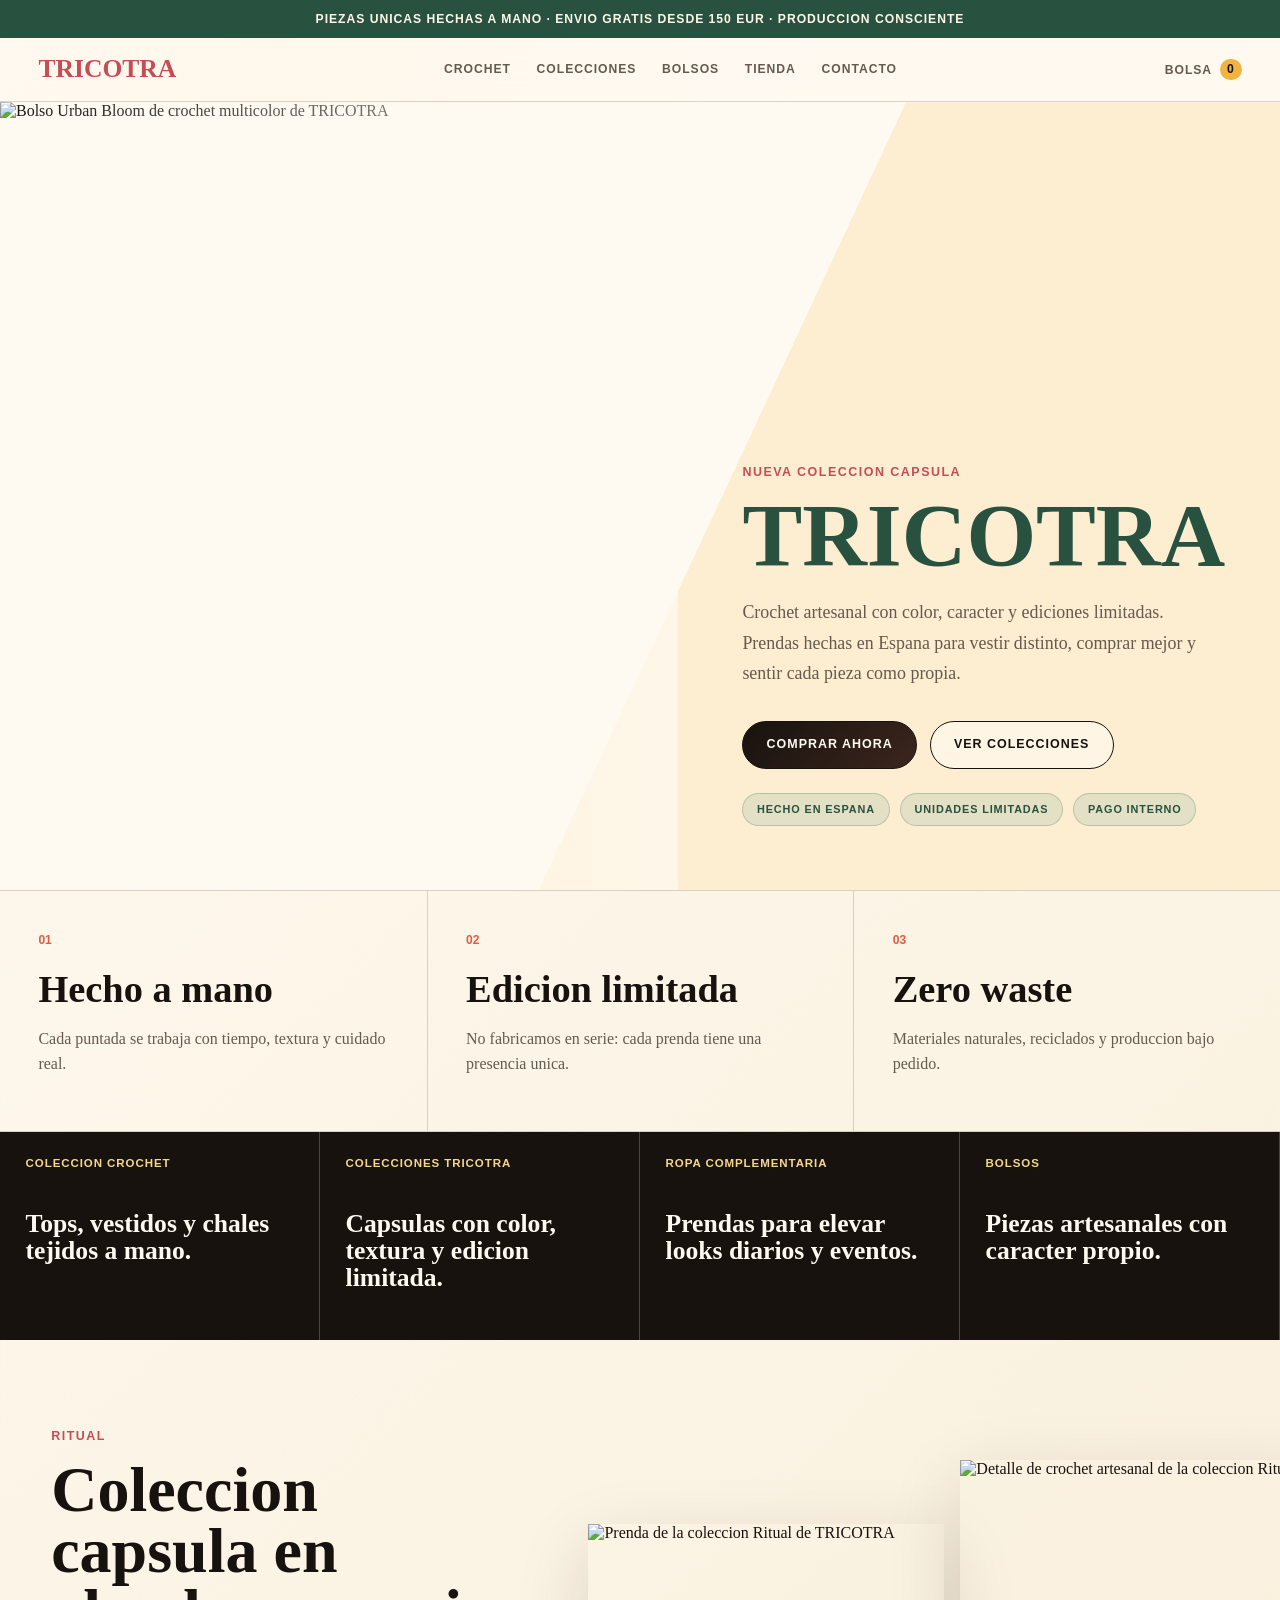
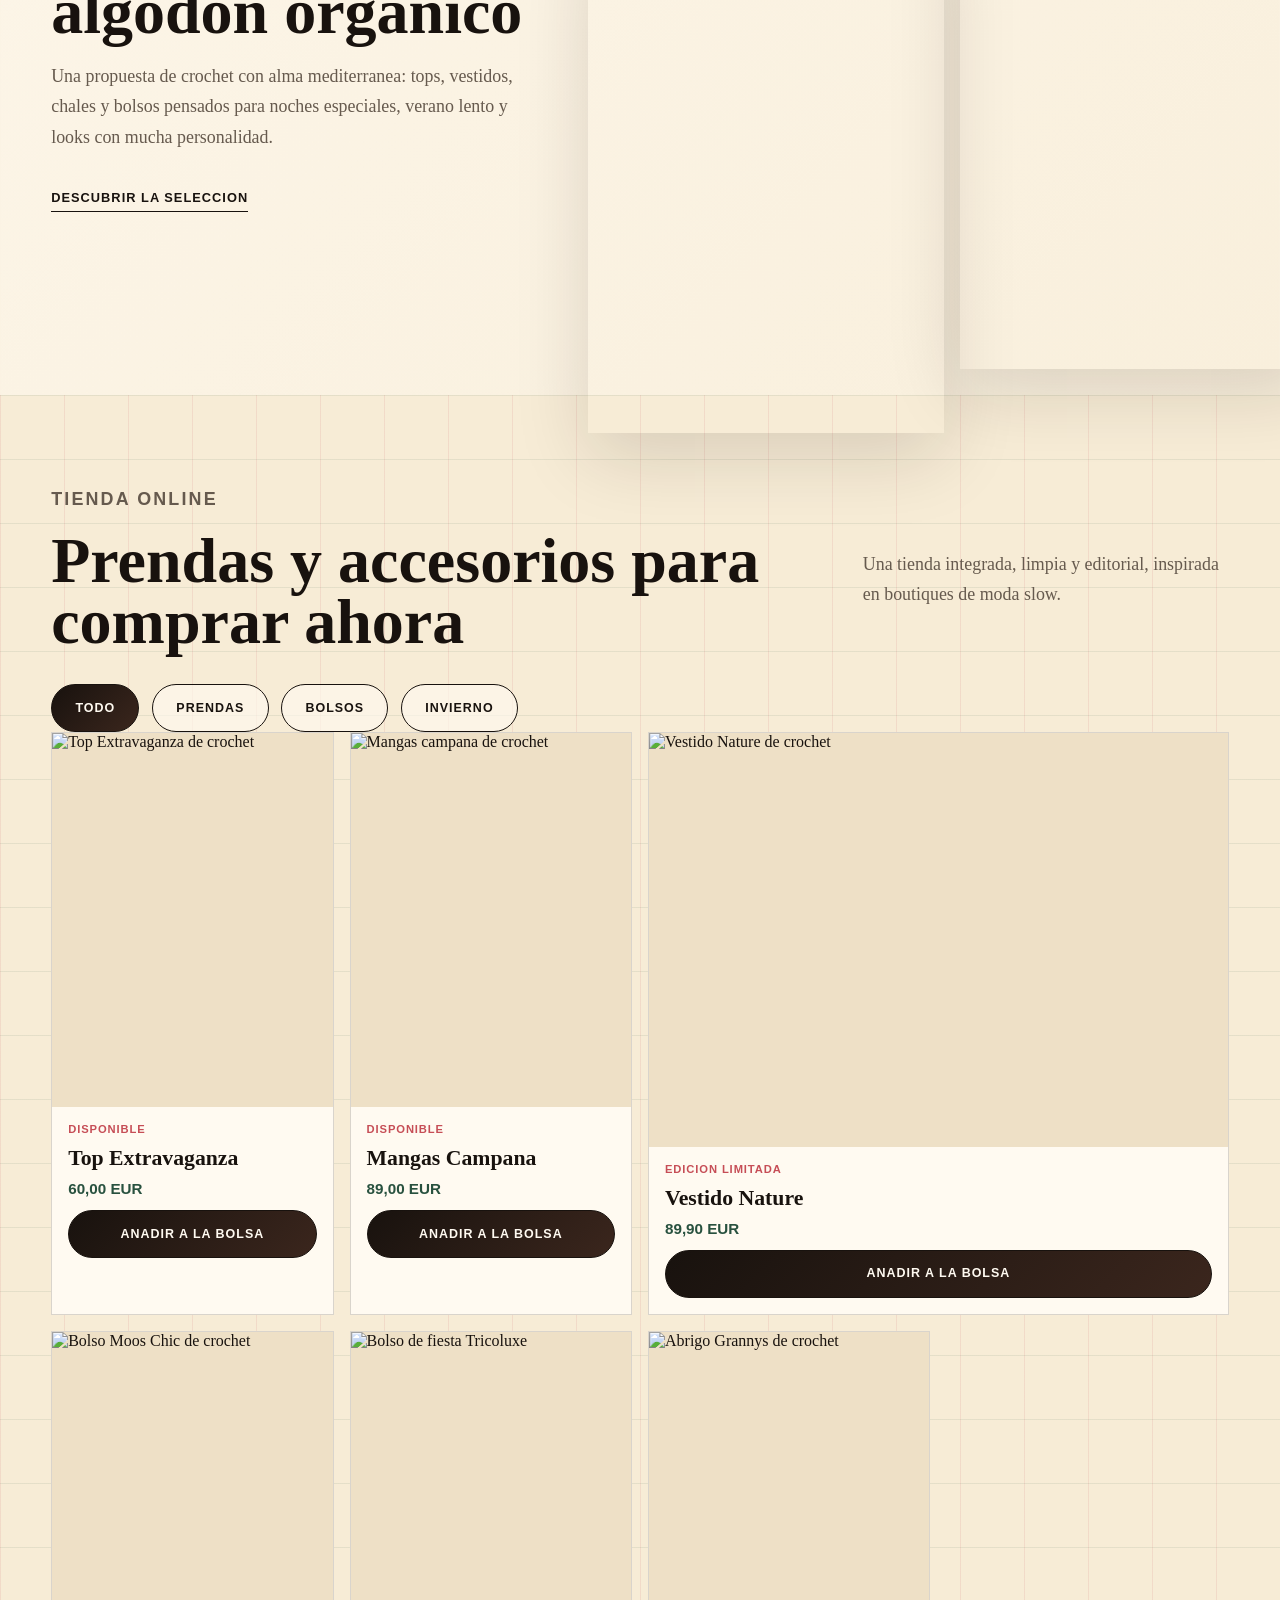
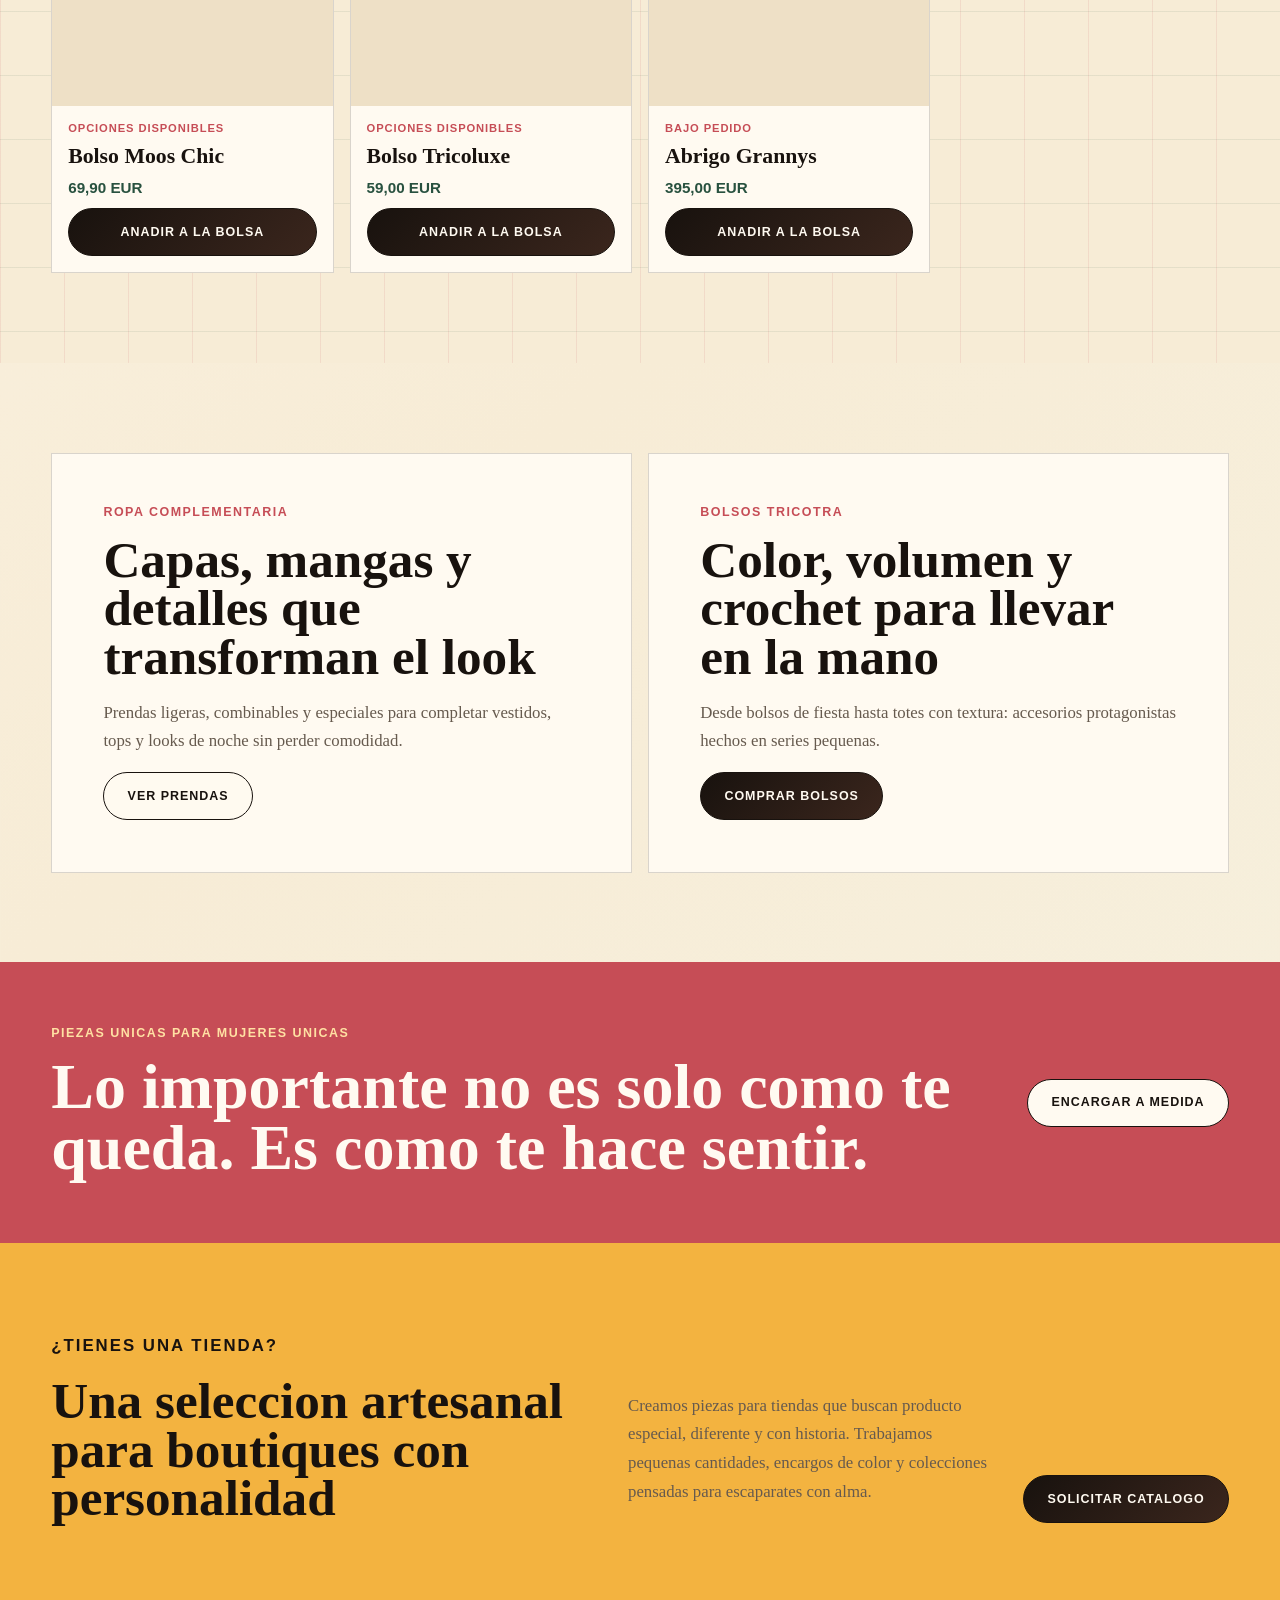
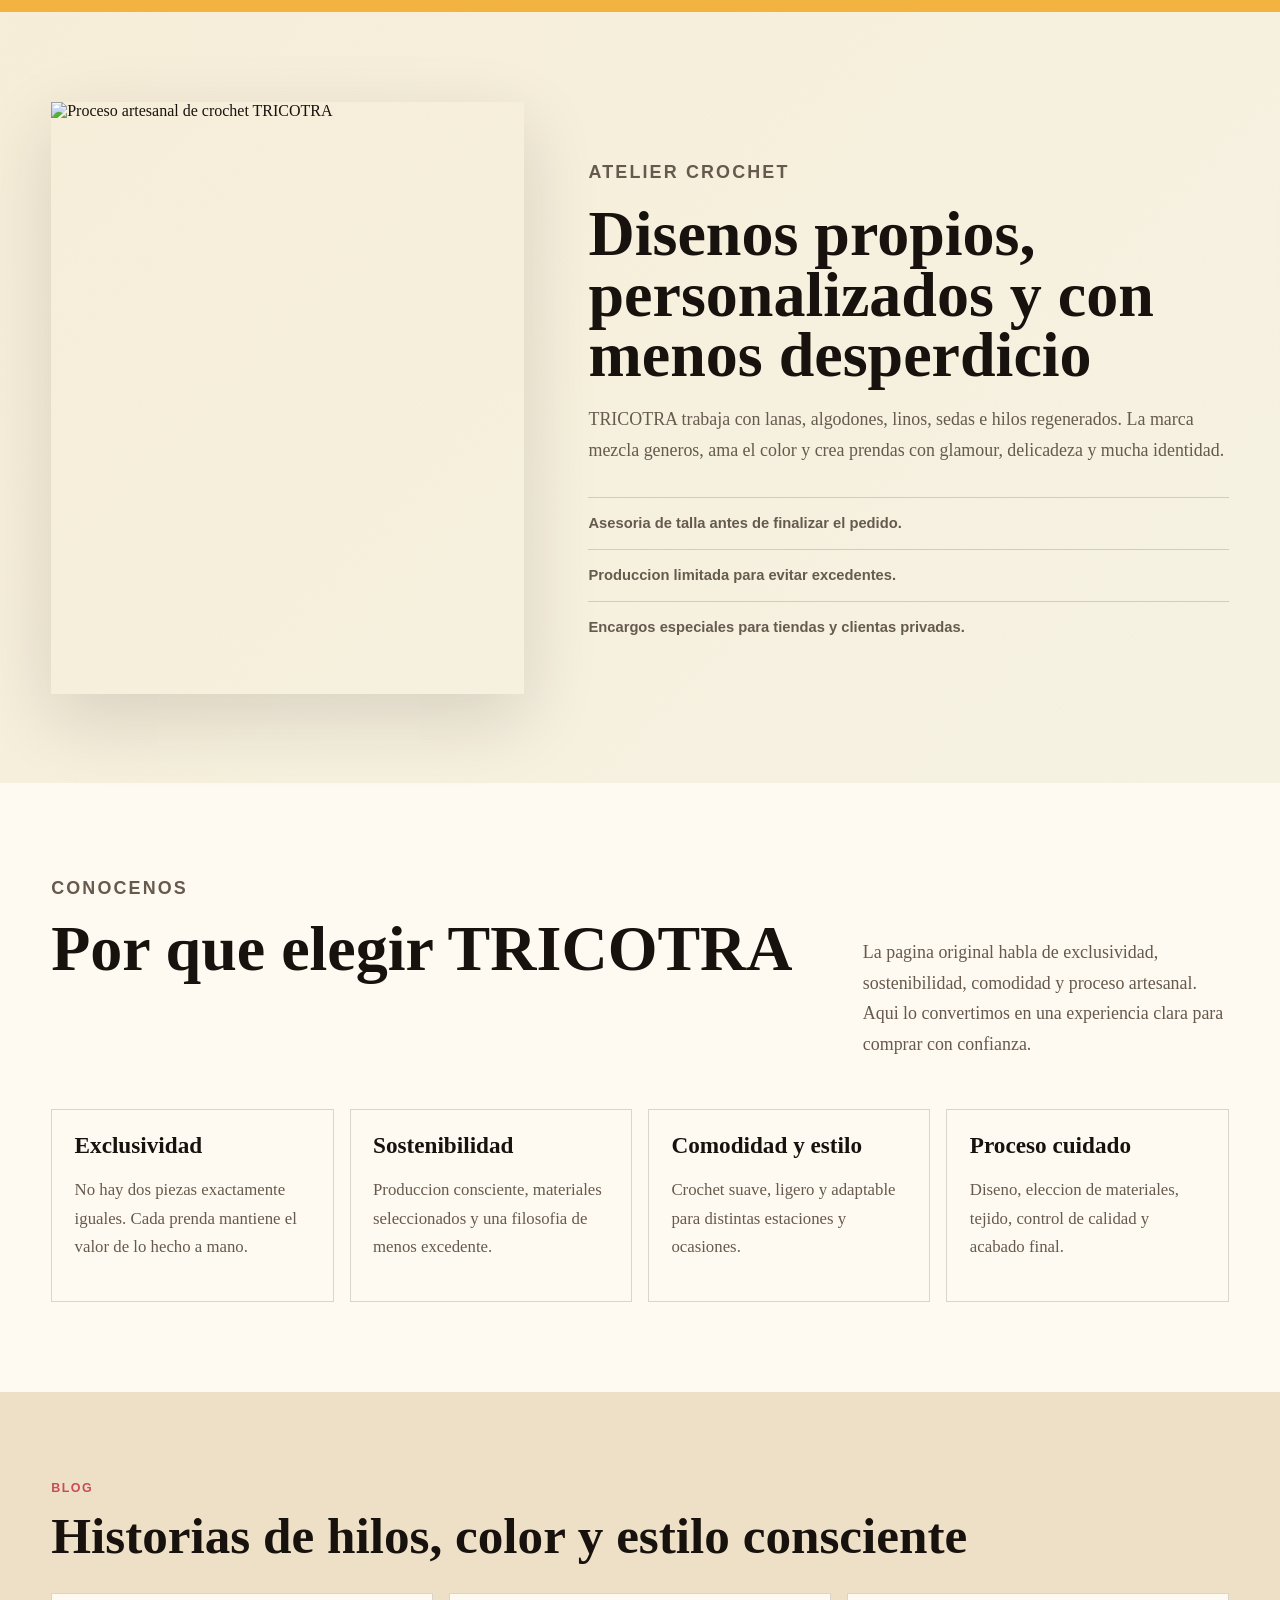
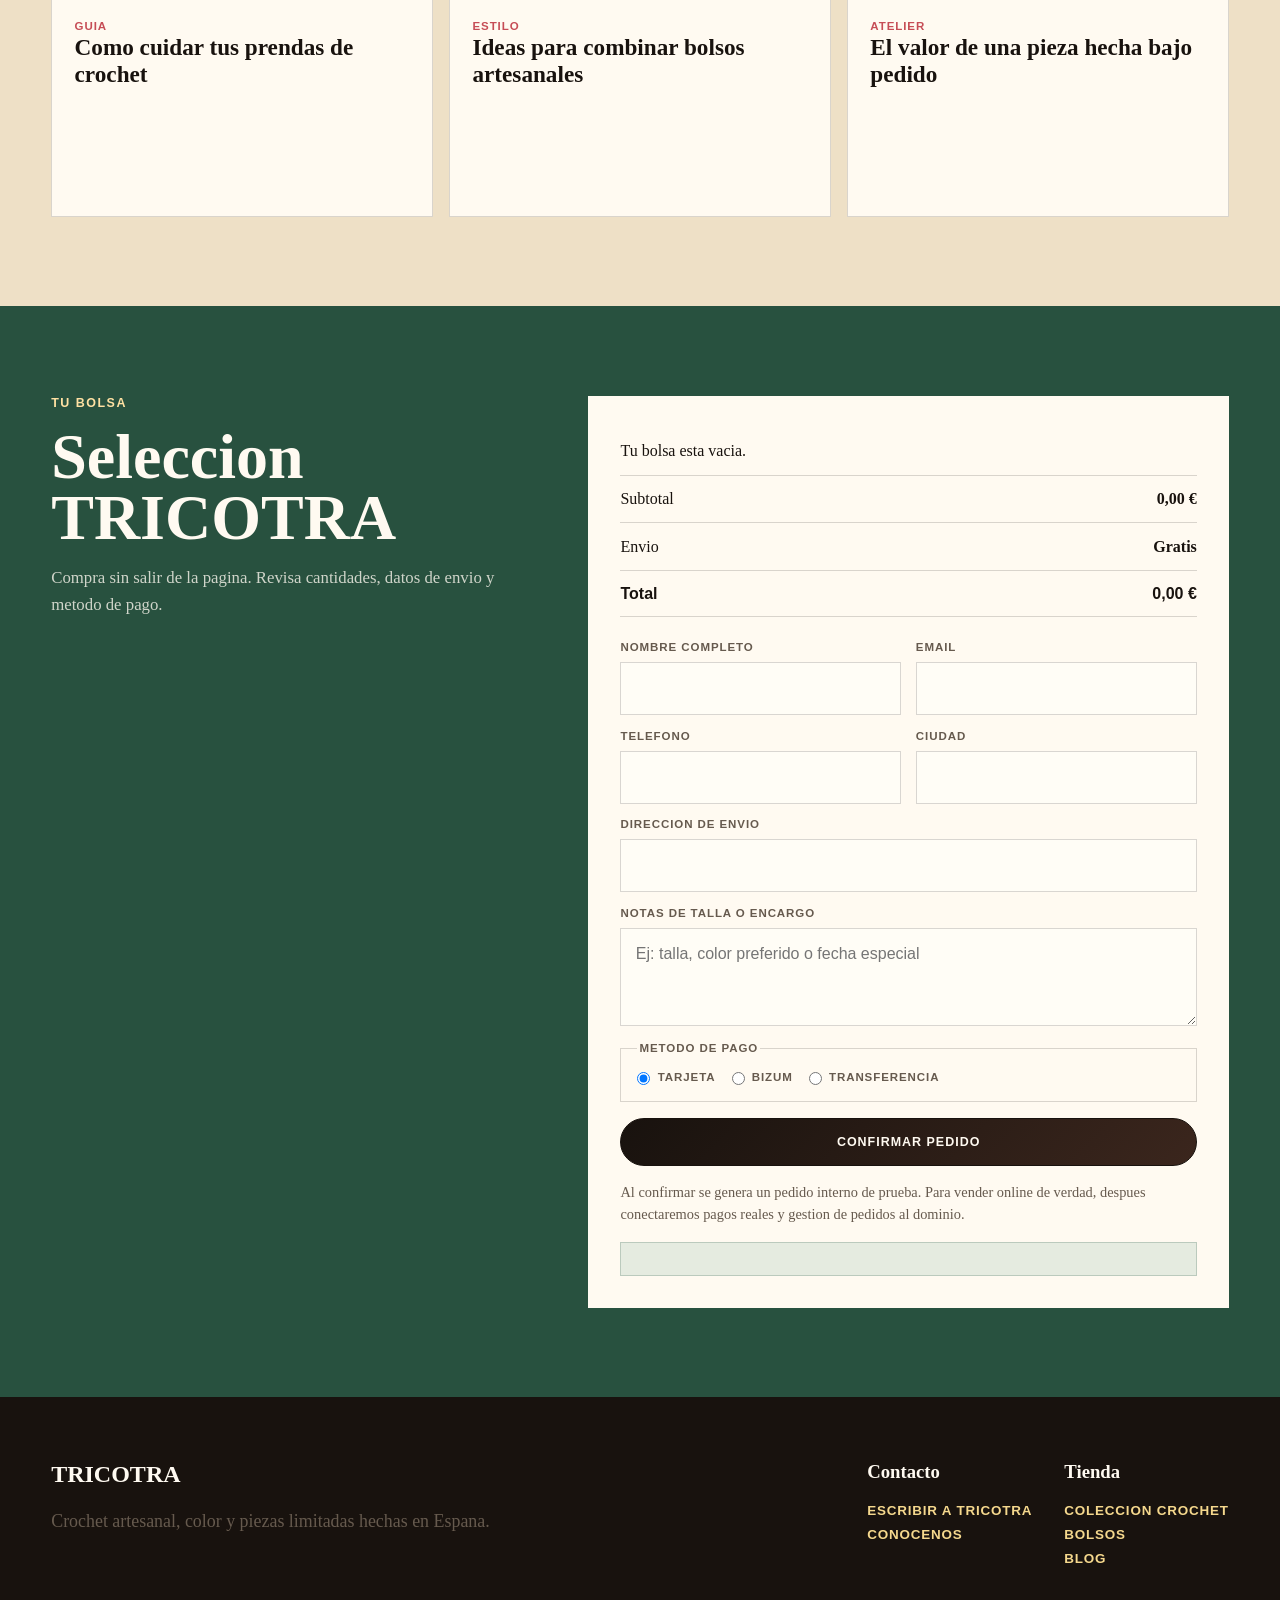
==== commit ed2f086f: "Add files via upload" ====
--- a/index.html
+++ b/index.html
@@ -17,9 +17,10 @@
     <header class="site-header">
       <a class="brand" href="#inicio" aria-label="TRICOTRA inicio">TRICOTRA</a>
       <nav class="main-nav" aria-label="Principal">
+        <a href="#crochet">Crochet</a>
         <a href="#colecciones">Colecciones</a>
+        <a href="#bolsos">Bolsos</a>
         <a href="#tienda">Tienda</a>
-        <a href="#atelier">Atelier</a>
         <a href="#contacto">Contacto</a>
       </nav>
       <a class="cart-link" href="#carrito" aria-label="Ver carrito">Bolsa <span id="cart-count">0</span></a>
@@ -44,10 +45,15 @@
             <a class="button primary" href="#tienda">Comprar ahora</a>
             <a class="button ghost" href="#colecciones">Ver colecciones</a>
           </div>
-        </div>
-      </section>
-
-      <section class="quick-shop" aria-label="Compra rapida">
+          <div class="hero-badges" aria-label="Beneficios de compra">
+            <span>Hecho en Espana</span>
+            <span>Unidades limitadas</span>
+            <span>Pago interno</span>
+          </div>
+        </div>
+      </section>
+
+      <section class="quick-shop" id="crochet" aria-label="Compra rapida">
         <article>
           <span>01</span>
           <h2>Hecho a mano</h2>
@@ -63,6 +69,25 @@
           <h2>Zero waste</h2>
           <p>Materiales naturales, reciclados y produccion bajo pedido.</p>
         </article>
+      </section>
+
+      <section class="category-strip" aria-label="Secciones principales de TRICOTRA">
+        <a href="#crochet">
+          <span>Coleccion Crochet</span>
+          <strong>Tops, vestidos y chales tejidos a mano.</strong>
+        </a>
+        <a href="#colecciones">
+          <span>Colecciones TRICOTRA</span>
+          <strong>Capsulas con color, textura y edicion limitada.</strong>
+        </a>
+        <a href="#ropa-complementaria">
+          <span>Ropa complementaria</span>
+          <strong>Prendas para elevar looks diarios y eventos.</strong>
+        </a>
+        <a href="#bolsos">
+          <span>Bolsos</span>
+          <strong>Piezas artesanales con caracter propio.</strong>
+        </a>
       </section>
 
       <section class="collection-feature" id="colecciones">
@@ -105,12 +130,12 @@
 
         <div class="product-grid">
           <article class="product-card" data-category="prenda">
-            <a href="https://www.tricotra.com/p/top-extravaganza" target="_blank" rel="noreferrer">
+            <div class="product-media">
               <img
                 src="https://www.tricotra.com/storage/images/image?remote=https%3A%2F%2Fwww.tricotra.com%2FWebRoot%2FStoreES4%2FShops%2F92527992%2F6693%2F834B%2F8470%2F87B5%2FCC08%2F0A0C%2F6D0B%2FF7D2%2F20240714-092830.jpg&shop=92527992&width=700&height=920"
                 alt="Top Extravaganza de crochet"
               >
-            </a>
+            </div>
             <div class="product-info">
               <p>Disponible</p>
               <h3>Top Extravaganza</h3>
@@ -120,12 +145,12 @@
           </article>
 
           <article class="product-card" data-category="prenda">
-            <a href="https://www.tricotra.com/p/mangas-campana" target="_blank" rel="noreferrer">
+            <div class="product-media">
               <img
                 src="https://www.tricotra.com/storage/images/image?remote=https%3A%2F%2Fwww.tricotra.com%2FWebRoot%2FStoreES4%2FShops%2F92527992%2F66B0%2F63A7%2FA1CB%2FC455%2FA67D%2F0A0C%2F6D0B%2F05D7%2F20240705-134338.jpg&shop=92527992&width=700&height=920"
                 alt="Mangas campana de crochet"
               >
-            </a>
+            </div>
             <div class="product-info">
               <p>Disponible</p>
               <h3>Mangas Campana</h3>
@@ -135,12 +160,12 @@
           </article>
 
           <article class="product-card feature-product" data-category="prenda">
-            <a href="https://www.tricotra.com/p/vestido-nature" target="_blank" rel="noreferrer">
+            <div class="product-media">
               <img
                 src="https://www.tricotra.com/storage/images/VESTIDO%20top%20crochet.jpg?hash=398ddac88aaffba0013591b5013467d4c1ff534e&shop=92527992&width=900&height=1160"
                 alt="Vestido Nature de crochet"
               >
-            </a>
+            </div>
             <div class="product-info">
               <p>Edicion limitada</p>
               <h3>Vestido Nature</h3>
@@ -150,12 +175,12 @@
           </article>
 
           <article class="product-card" data-category="bolso">
-            <a href="https://www.tricotra.com/p/bolso-moos-chic" target="_blank" rel="noreferrer">
+            <div class="product-media">
               <img
                 src="https://www.tricotra.com/storage/images/image?remote=https%3A%2F%2Fwww.tricotra.com%2FWebRoot%2FStoreES4%2FShops%2F92527992%2F679C%2FC64A%2FAA54%2FE692%2F1279%2F0A0C%2F6D0B%2FB70D%2F20250110-130250.jpg&shop=92527992&width=700&height=920"
                 alt="Bolso Moos Chic de crochet"
               >
-            </a>
+            </div>
             <div class="product-info">
               <p>Opciones disponibles</p>
               <h3>Bolso Moos Chic</h3>
@@ -165,12 +190,12 @@
           </article>
 
           <article class="product-card" data-category="bolso">
-            <a href="https://www.tricotra.com/p/bolso-de-fiesta-tricoluxe" target="_blank" rel="noreferrer">
+            <div class="product-media">
               <img
                 src="https://www.tricotra.com/storage/images/image?remote=https%3A%2F%2Fwww.tricotra.com%2FWebRoot%2FStoreES4%2FShops%2F92527992%2F6737%2FE79A%2FFDCE%2F590E%2F88EE%2F0A0C%2F6D0B%2F6C1E%2FIMG-20241116-WA0008.jpg&shop=92527992&width=700&height=920"
                 alt="Bolso de fiesta Tricoluxe"
               >
-            </a>
+            </div>
             <div class="product-info">
               <p>Opciones disponibles</p>
               <h3>Bolso Tricoluxe</h3>
@@ -180,12 +205,12 @@
           </article>
 
           <article class="product-card" data-category="abrigo">
-            <a href="https://www.tricotra.com/p/abrigo-grannys" target="_blank" rel="noreferrer">
+            <div class="product-media">
               <img
                 src="https://www.tricotra.com/storage/images/image?remote=https%3A%2F%2Fwww.tricotra.com%2FWebRoot%2FStoreES4%2FShops%2F92527992%2F6747%2FE837%2FFC52%2FD942%2F9F38%2F0A0C%2F6D0B%2FBA32%2F20241127-175529.jpg&shop=92527992&width=700&height=920"
                 alt="Abrigo Grannys de crochet"
               >
-            </a>
+            </div>
             <div class="product-info">
               <p>Bajo pedido</p>
               <h3>Abrigo Grannys</h3>
@@ -196,12 +221,39 @@
         </div>
       </section>
 
+      <section class="brand-sections" id="ropa-complementaria">
+        <article>
+          <p class="section-kicker">Ropa complementaria</p>
+          <h2>Capas, mangas y detalles que transforman el look</h2>
+          <p>Prendas ligeras, combinables y especiales para completar vestidos, tops y looks de noche sin perder comodidad.</p>
+          <a class="button ghost" href="#tienda">Ver prendas</a>
+        </article>
+        <article id="bolsos">
+          <p class="section-kicker">Bolsos TRICOTRA</p>
+          <h2>Color, volumen y crochet para llevar en la mano</h2>
+          <p>Desde bolsos de fiesta hasta totes con textura: accesorios protagonistas hechos en series pequenas.</p>
+          <a class="button primary" href="#tienda">Comprar bolsos</a>
+        </article>
+      </section>
+
       <section class="editorial-band">
         <div>
           <p class="eyebrow">Piezas unicas para mujeres unicas</p>
           <h2>Lo importante no es solo como te queda. Es como te hace sentir.</h2>
         </div>
         <a class="button primary" href="#contacto">Encargar a medida</a>
+      </section>
+
+      <section class="wholesale-section" id="tiendas">
+        <div>
+          <p class="eyebrow">¿Tienes una tienda?</p>
+          <h2>Una seleccion artesanal para boutiques con personalidad</h2>
+        </div>
+        <p>
+          Creamos piezas para tiendas que buscan producto especial, diferente y con historia. Trabajamos pequenas
+          cantidades, encargos de color y colecciones pensadas para escaparates con alma.
+        </p>
+        <a class="button primary" href="#contacto">Solicitar catalogo</a>
       </section>
 
       <section class="atelier" id="atelier">
@@ -226,22 +278,112 @@
         </div>
       </section>
 
+      <section class="trust-section" id="conocenos">
+        <div class="shop-heading">
+          <p class="eyebrow">Conocenos</p>
+          <h2>Por que elegir TRICOTRA</h2>
+          <p>La pagina original habla de exclusividad, sostenibilidad, comodidad y proceso artesanal. Aqui lo convertimos en una experiencia clara para comprar con confianza.</p>
+        </div>
+        <div class="trust-grid">
+          <article>
+            <h3>Exclusividad</h3>
+            <p>No hay dos piezas exactamente iguales. Cada prenda mantiene el valor de lo hecho a mano.</p>
+          </article>
+          <article>
+            <h3>Sostenibilidad</h3>
+            <p>Produccion consciente, materiales seleccionados y una filosofia de menos excedente.</p>
+          </article>
+          <article>
+            <h3>Comodidad y estilo</h3>
+            <p>Crochet suave, ligero y adaptable para distintas estaciones y ocasiones.</p>
+          </article>
+          <article>
+            <h3>Proceso cuidado</h3>
+            <p>Diseno, eleccion de materiales, tejido, control de calidad y acabado final.</p>
+          </article>
+        </div>
+      </section>
+
+      <section class="journal-section" id="blog">
+        <p class="section-kicker">Blog</p>
+        <h2>Historias de hilos, color y estilo consciente</h2>
+        <div class="journal-grid">
+          <article>
+            <span>Guia</span>
+            <h3>Como cuidar tus prendas de crochet</h3>
+          </article>
+          <article>
+            <span>Estilo</span>
+            <h3>Ideas para combinar bolsos artesanales</h3>
+          </article>
+          <article>
+            <span>Atelier</span>
+            <h3>El valor de una pieza hecha bajo pedido</h3>
+          </article>
+        </div>
+      </section>
+
       <section class="cart-panel" id="carrito" aria-live="polite">
         <div>
           <p class="eyebrow">Tu bolsa</p>
           <h2>Seleccion TRICOTRA</h2>
+          <p class="cart-intro">Compra sin salir de la pagina. Revisa cantidades, datos de envio y metodo de pago.</p>
         </div>
         <div class="cart-box">
           <ul id="cart-items">
             <li class="cart-empty">Tu bolsa esta vacia.</li>
           </ul>
-          <div class="cart-total">
-            <span>Total estimado</span>
-            <strong id="cart-total">0,00 EUR</strong>
+          <div class="cart-summary">
+            <div>
+              <span>Subtotal</span>
+              <strong id="cart-subtotal">0,00 EUR</strong>
+            </div>
+            <div>
+              <span>Envio</span>
+              <strong id="cart-shipping">0,00 EUR</strong>
+            </div>
+            <div class="cart-total">
+              <span>Total</span>
+              <strong id="cart-total">0,00 EUR</strong>
+            </div>
           </div>
-          <a class="button primary wide" href="https://www.tricotra.com/" target="_blank" rel="noreferrer">
-            Finalizar en Tricotra
-          </a>
+          <form class="checkout-form" id="checkout-form">
+            <div class="form-grid">
+              <label>
+                Nombre completo
+                <input name="name" autocomplete="name" required>
+              </label>
+              <label>
+                Email
+                <input name="email" type="email" autocomplete="email" required>
+              </label>
+              <label>
+                Telefono
+                <input name="phone" autocomplete="tel" required>
+              </label>
+              <label>
+                Ciudad
+                <input name="city" autocomplete="address-level2" required>
+              </label>
+              <label class="full-field">
+                Direccion de envio
+                <input name="address" autocomplete="street-address" required>
+              </label>
+              <label class="full-field">
+                Notas de talla o encargo
+                <textarea name="notes" rows="3" placeholder="Ej: talla, color preferido o fecha especial"></textarea>
+              </label>
+            </div>
+            <fieldset>
+              <legend>Metodo de pago</legend>
+              <label><input type="radio" name="payment" value="Tarjeta" checked> Tarjeta</label>
+              <label><input type="radio" name="payment" value="Bizum"> Bizum</label>
+              <label><input type="radio" name="payment" value="Transferencia"> Transferencia</label>
+            </fieldset>
+            <button class="button primary wide" type="submit">Confirmar pedido</button>
+            <p class="checkout-note">Al confirmar se genera un pedido interno de prueba. Para vender online de verdad, despues conectaremos pagos reales y gestion de pedidos al dominio.</p>
+          </form>
+          <div class="order-confirmation" id="order-confirmation" hidden></div>
         </div>
       </section>
     </main>
@@ -253,13 +395,14 @@
       </div>
       <div>
         <h3>Contacto</h3>
-        <a href="https://www.tricotra.com/i/contacto" target="_blank" rel="noreferrer">Escribir a TRICOTRA</a>
-        <a href="https://www.tricotra.com/i/conocenos" target="_blank" rel="noreferrer">Conocenos</a>
+        <a href="#contacto">Escribir a TRICOTRA</a>
+        <a href="#conocenos">Conocenos</a>
       </div>
       <div>
         <h3>Tienda</h3>
-        <a href="https://www.tricotra.com/c/coleccion-crochet" target="_blank" rel="noreferrer">Coleccion crochet</a>
-        <a href="https://www.tricotra.com/c/bolsos" target="_blank" rel="noreferrer">Bolsos</a>
+        <a href="#crochet">Coleccion crochet</a>
+        <a href="#bolsos">Bolsos</a>
+        <a href="#blog">Blog</a>
       </div>
     </footer>
 
--- a/styles.css
+++ b/styles.css
@@ -11,6 +11,7 @@
   --sun: #f3b340;
   --border: rgba(24, 18, 14, 0.16);
   --shadow: 0 24px 70px rgba(35, 23, 14, 0.14);
+  --button-shadow: 0 14px 28px rgba(24, 18, 14, 0.18);
 }
 
 * {
@@ -31,6 +32,12 @@
   overflow-x: hidden;
 }
 
+main,
+section,
+.site-header {
+  max-width: 100vw;
+}
+
 a {
   color: inherit;
   text-decoration: none;
@@ -46,6 +53,7 @@
 button,
 .button {
   border: 1px solid var(--ink);
+  border-radius: 999px;
   cursor: pointer;
   font: 700 0.78rem/1 "Trebuchet MS", sans-serif;
   letter-spacing: 0.08em;
@@ -88,6 +96,7 @@
   display: flex;
   gap: clamp(0.8rem, 2vw, 2.2rem);
   justify-content: center;
+  min-width: 0;
 }
 
 .main-nav a,
@@ -110,6 +119,9 @@
 }
 
 .hero {
+  background:
+    linear-gradient(115deg, transparent 0 55%, rgba(243, 179, 64, 0.18) 55% 100%),
+    var(--paper);
   display: grid;
   grid-template-columns: minmax(0, 1.06fr) minmax(20rem, 0.94fr);
   min-height: calc(100vh - 7rem);
@@ -131,6 +143,7 @@
   align-self: end;
   min-width: 0;
   padding: clamp(2rem, 5vw, 5rem);
+  position: relative;
 }
 
 .eyebrow,
@@ -174,33 +187,86 @@
   display: inline-flex;
   justify-content: center;
   min-height: 3rem;
-  padding: 0.95rem 1.25rem;
-  transition: transform 180ms ease, background 180ms ease, color 180ms ease;
+  padding: 1rem 1.45rem;
+  transition: transform 180ms ease, background 180ms ease, color 180ms ease, box-shadow 180ms ease;
 }
 
 .button:hover,
 .product-info button:hover,
 .filter:hover {
+  box-shadow: var(--button-shadow);
   transform: translateY(-2px);
 }
 
 .primary,
 .product-info button,
 .filter.active {
-  background: var(--ink);
+  background: linear-gradient(135deg, var(--ink), #3b261d);
   color: #fffaf1;
 }
 
 .ghost,
 .filter {
-  background: transparent;
+  background: rgba(255, 250, 241, 0.62);
   color: var(--ink);
+}
+
+.hero-badges {
+  display: flex;
+  flex-wrap: wrap;
+  gap: 0.65rem;
+  margin-top: 1.5rem;
+}
+
+.hero-badges span {
+  background: rgba(114, 167, 143, 0.18);
+  border: 1px solid rgba(40, 81, 63, 0.22);
+  border-radius: 999px;
+  color: var(--leaf);
+  font: 800 0.68rem/1 "Trebuchet MS", sans-serif;
+  letter-spacing: 0.08em;
+  padding: 0.65rem 0.85rem;
+  text-transform: uppercase;
 }
 
 .quick-shop {
   border-block: 1px solid var(--border);
   display: grid;
   grid-template-columns: repeat(3, 1fr);
+}
+
+.category-strip {
+  display: grid;
+  grid-template-columns: repeat(4, minmax(0, 1fr));
+}
+
+.category-strip a {
+  background: var(--ink);
+  border-right: 1px solid rgba(255, 250, 241, 0.22);
+  color: #fffaf1;
+  min-height: 13rem;
+  padding: clamp(1.2rem, 2vw, 2rem);
+  transition: background 180ms ease, transform 180ms ease;
+}
+
+.category-strip a:hover {
+  background: var(--rose);
+  transform: translateY(-3px);
+}
+
+.category-strip span {
+  color: #f5d88d;
+  display: block;
+  font: 800 0.72rem/1.2 "Trebuchet MS", sans-serif;
+  letter-spacing: 0.08em;
+  margin-bottom: 2.5rem;
+  text-transform: uppercase;
+}
+
+.category-strip strong {
+  display: block;
+  font-size: clamp(1.3rem, 2vw, 2rem);
+  line-height: 1.05;
 }
 
 .quick-shop article {
@@ -231,7 +297,11 @@
 .collection-feature,
 .shop-section,
 .atelier,
-.cart-panel {
+.cart-panel,
+.brand-sections,
+.trust-section,
+.journal-section,
+.wholesale-section {
   padding: clamp(4rem, 7vw, 7.5rem) clamp(1rem, 4vw, 4rem);
 }
 
@@ -314,7 +384,7 @@
   overflow: hidden;
 }
 
-.product-card > a {
+.product-media {
   aspect-ratio: 3 / 4;
   background: var(--linen);
   overflow: hidden;
@@ -332,8 +402,37 @@
   grid-column: span 2;
 }
 
-.feature-product > a {
+.feature-product .product-media {
   aspect-ratio: 7 / 5;
+}
+
+.brand-sections {
+  display: grid;
+  gap: 1rem;
+  grid-template-columns: repeat(2, minmax(0, 1fr));
+}
+
+.brand-sections article {
+  background: #fffaf1;
+  border: 1px solid var(--border);
+  min-height: 26rem;
+  padding: clamp(1.5rem, 4vw, 3.5rem);
+}
+
+.brand-sections h2,
+.wholesale-section h2,
+.journal-section h2 {
+  font-size: clamp(2.2rem, 4vw, 4.8rem);
+  line-height: 0.95;
+  margin: 0;
+}
+
+.brand-sections p:not(.section-kicker),
+.wholesale-section p,
+.trust-grid p {
+  color: var(--soft-ink);
+  font-size: 1.05rem;
+  line-height: 1.7;
 }
 
 .product-info {
@@ -413,6 +512,13 @@
   color: #fffaf1;
 }
 
+.cart-intro {
+  color: rgba(255, 250, 241, 0.78);
+  font-size: 1.05rem;
+  line-height: 1.6;
+  max-width: 32rem;
+}
+
 .cart-panel .eyebrow {
   color: #ffe1a3;
 }
@@ -432,7 +538,7 @@
 }
 
 .cart-box li,
-.cart-total {
+.cart-summary > div {
   align-items: center;
   border-bottom: 1px solid var(--border);
   display: flex;
@@ -442,7 +548,165 @@
 
 .cart-total {
   font: 800 1rem/1 "Trebuchet MS", sans-serif;
-  margin: 1rem 0;
+}
+
+.cart-item {
+  align-items: flex-start;
+  gap: 1rem;
+}
+
+.cart-item > div:first-child {
+  display: grid;
+  gap: 0.35rem;
+}
+
+.quantity-controls {
+  align-items: center;
+  display: flex;
+  flex-wrap: wrap;
+  gap: 0.45rem;
+  justify-content: flex-end;
+}
+
+.quantity-controls button {
+  background: transparent;
+  border: 1px solid var(--border);
+  border-radius: 999px;
+  min-height: 2rem;
+  padding: 0.45rem 0.7rem;
+}
+
+.checkout-form {
+  display: grid;
+  gap: 1rem;
+  margin-top: 1.5rem;
+}
+
+.form-grid {
+  display: grid;
+  gap: 0.9rem;
+  grid-template-columns: repeat(2, minmax(0, 1fr));
+}
+
+.checkout-form label,
+.checkout-form legend {
+  color: var(--soft-ink);
+  font: 800 0.72rem/1.2 "Trebuchet MS", sans-serif;
+  letter-spacing: 0.08em;
+  text-transform: uppercase;
+}
+
+.checkout-form input,
+.checkout-form textarea {
+  background: #fffdf6;
+  border: 1px solid var(--border);
+  color: var(--ink);
+  display: block;
+  font: 1rem/1.4 "Trebuchet MS", sans-serif;
+  margin-top: 0.45rem;
+  padding: 0.9rem;
+  width: 100%;
+}
+
+.full-field {
+  grid-column: 1 / -1;
+}
+
+.checkout-form fieldset {
+  border: 1px solid var(--border);
+  display: flex;
+  flex-wrap: wrap;
+  gap: 1rem;
+  margin: 0;
+  padding: 1rem;
+}
+
+.checkout-form fieldset label {
+  align-items: center;
+  display: flex;
+  gap: 0.45rem;
+}
+
+.checkout-form fieldset input {
+  margin: 0;
+  width: auto;
+}
+
+.checkout-note {
+  color: var(--soft-ink);
+  font-size: 0.9rem;
+  line-height: 1.5;
+  margin: 0;
+}
+
+.order-confirmation {
+  background: rgba(114, 167, 143, 0.18);
+  border: 1px solid rgba(40, 81, 63, 0.22);
+  color: var(--leaf);
+  display: grid;
+  gap: 0.35rem;
+  margin-top: 1rem;
+  padding: 1rem;
+}
+
+.wholesale-section {
+  align-items: end;
+  background: var(--sun);
+  display: grid;
+  gap: 2rem;
+  grid-template-columns: minmax(0, 1.2fr) minmax(18rem, 0.8fr) auto;
+}
+
+.wholesale-section .eyebrow {
+  color: var(--ink);
+}
+
+.trust-section {
+  background: #fffaf1;
+}
+
+.trust-grid,
+.journal-grid {
+  display: grid;
+  gap: 1rem;
+  grid-template-columns: repeat(4, minmax(0, 1fr));
+}
+
+.trust-grid article,
+.journal-grid article {
+  border: 1px solid var(--border);
+  padding: 1.4rem;
+}
+
+.trust-grid h3,
+.journal-grid h3 {
+  font-size: 1.45rem;
+  margin: 0 0 0.8rem;
+}
+
+.journal-section {
+  background: var(--linen);
+}
+
+.journal-section h2 {
+  max-width: 58rem;
+}
+
+.journal-grid {
+  grid-template-columns: repeat(3, minmax(0, 1fr));
+  margin-top: 2rem;
+}
+
+.journal-grid article {
+  background: #fffaf1;
+  min-height: 14rem;
+}
+
+.journal-grid span {
+  color: var(--rose);
+  font: 800 0.72rem/1.2 "Trebuchet MS", sans-serif;
+  letter-spacing: 0.08em;
+  text-transform: uppercase;
 }
 
 .wide {
@@ -479,6 +743,7 @@
   .main-nav {
     grid-column: 1 / -1;
     justify-content: flex-start;
+    max-width: 100%;
     overflow-x: auto;
     padding-bottom: 0.3rem;
   }
@@ -488,7 +753,8 @@
   .atelier,
   .cart-panel,
   .shop-heading,
-  .site-footer {
+  .site-footer,
+  .wholesale-section {
     grid-template-columns: 1fr;
   }
 
@@ -501,7 +767,11 @@
   }
 
   .quick-shop,
-  .product-grid {
+  .product-grid,
+  .category-strip,
+  .brand-sections,
+  .trust-grid,
+  .journal-grid {
     grid-template-columns: repeat(2, minmax(0, 1fr));
   }
 
@@ -522,8 +792,8 @@
 
 @media (max-width: 620px) {
   .announcement {
-    font-size: 0.66rem;
-    letter-spacing: 0.04em;
+    font-size: 0.56rem;
+    letter-spacing: 0;
   }
 
   .hero {
@@ -533,21 +803,28 @@
   .hero-copy {
     max-width: 100vw;
     padding: 1.5rem 1rem 2rem;
-    width: 100vw;
+    width: 100%;
   }
 
   .hero h1 {
-    font-size: 2.35rem;
+    font-size: 2.25rem;
   }
 
   .hero p:not(.eyebrow) {
     font-size: 1rem;
-    max-width: calc(100vw - 2rem);
+    max-width: 20rem;
+    overflow-wrap: anywhere;
   }
 
   .hero-actions .button {
     flex: 1 1 100%;
-    width: 100%;
+    max-width: 20rem;
+    width: calc(100vw - 2rem);
+  }
+
+  .hero-badges span {
+    flex: 0 1 9.5rem;
+    text-align: center;
   }
 
   .quick-shop,
@@ -560,11 +837,19 @@
     grid-column: span 1;
   }
 
-  .feature-product > a {
+  .feature-product .product-media {
     aspect-ratio: 3 / 4;
   }
 
   .lookbook img:first-child {
     margin-top: 0;
   }
-}
+
+  .category-strip,
+  .brand-sections,
+  .trust-grid,
+  .journal-grid,
+  .form-grid {
+    grid-template-columns: 1fr;
+  }
+}
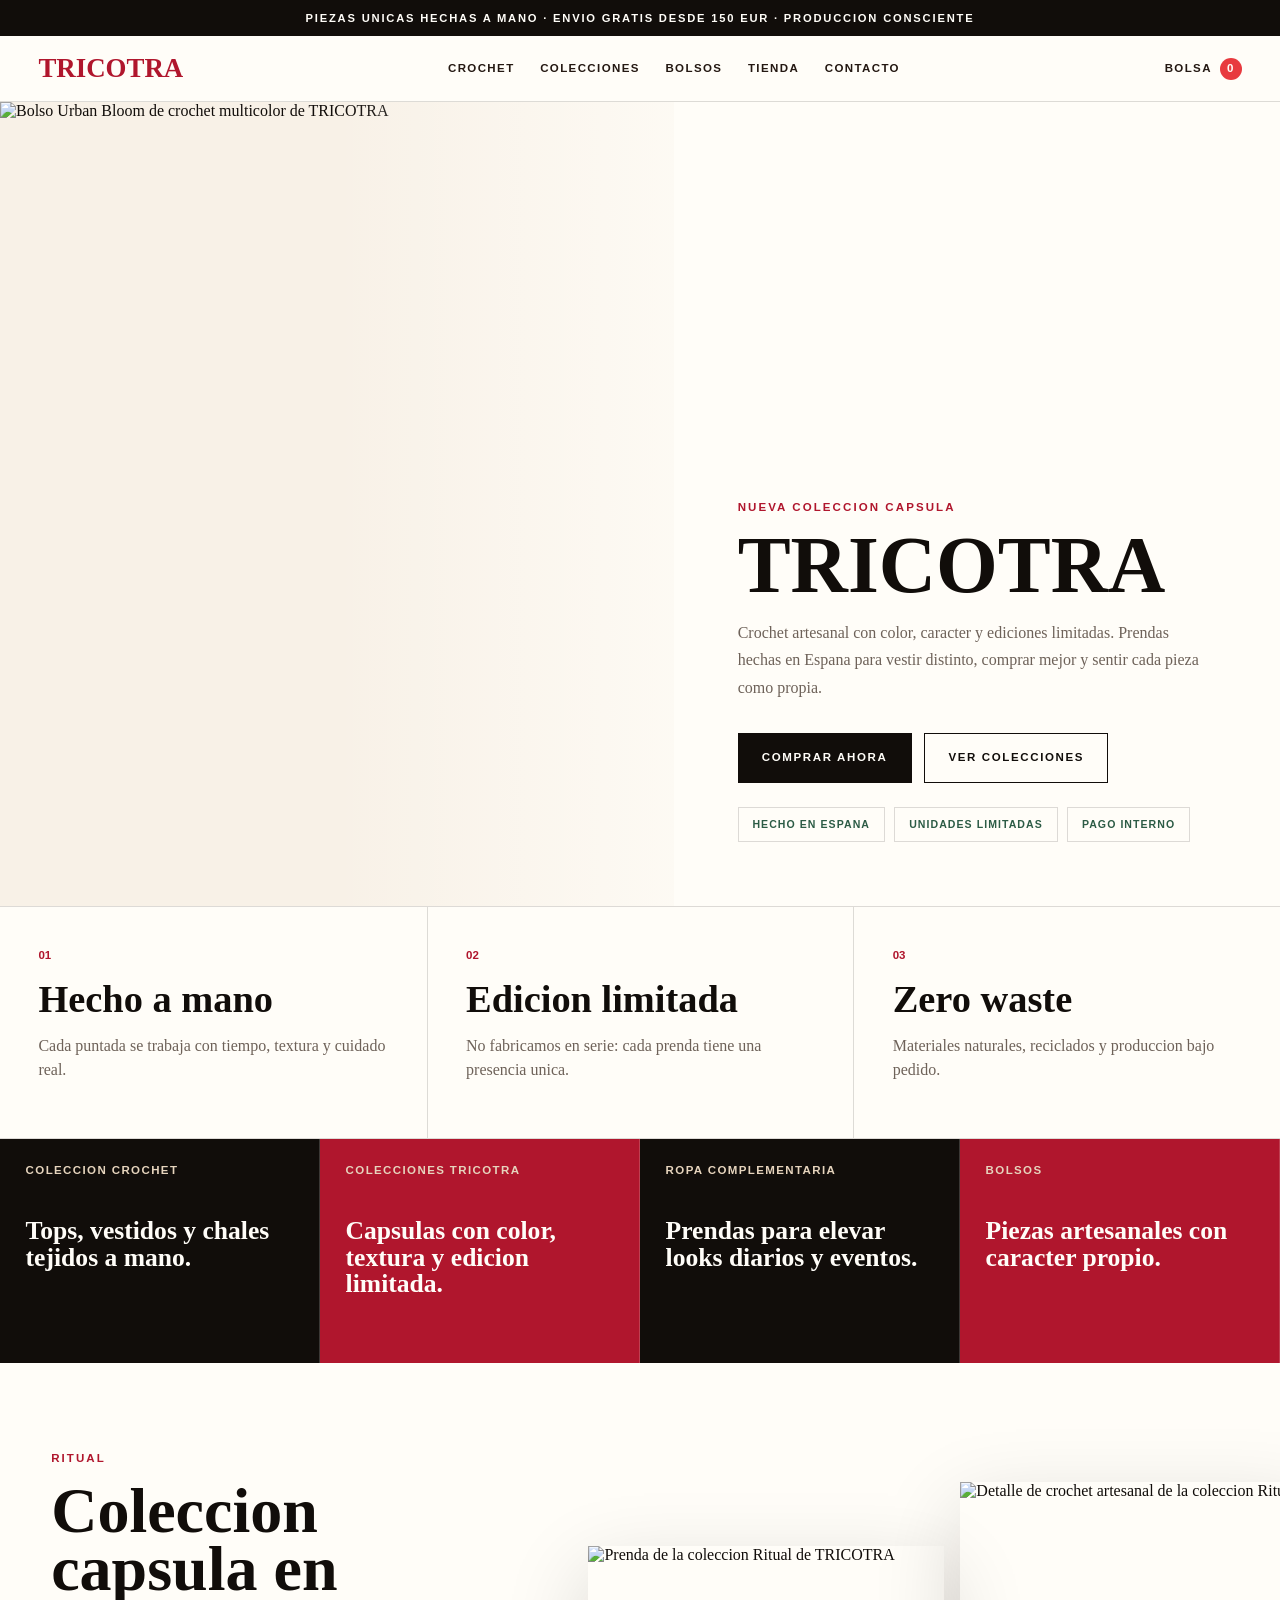
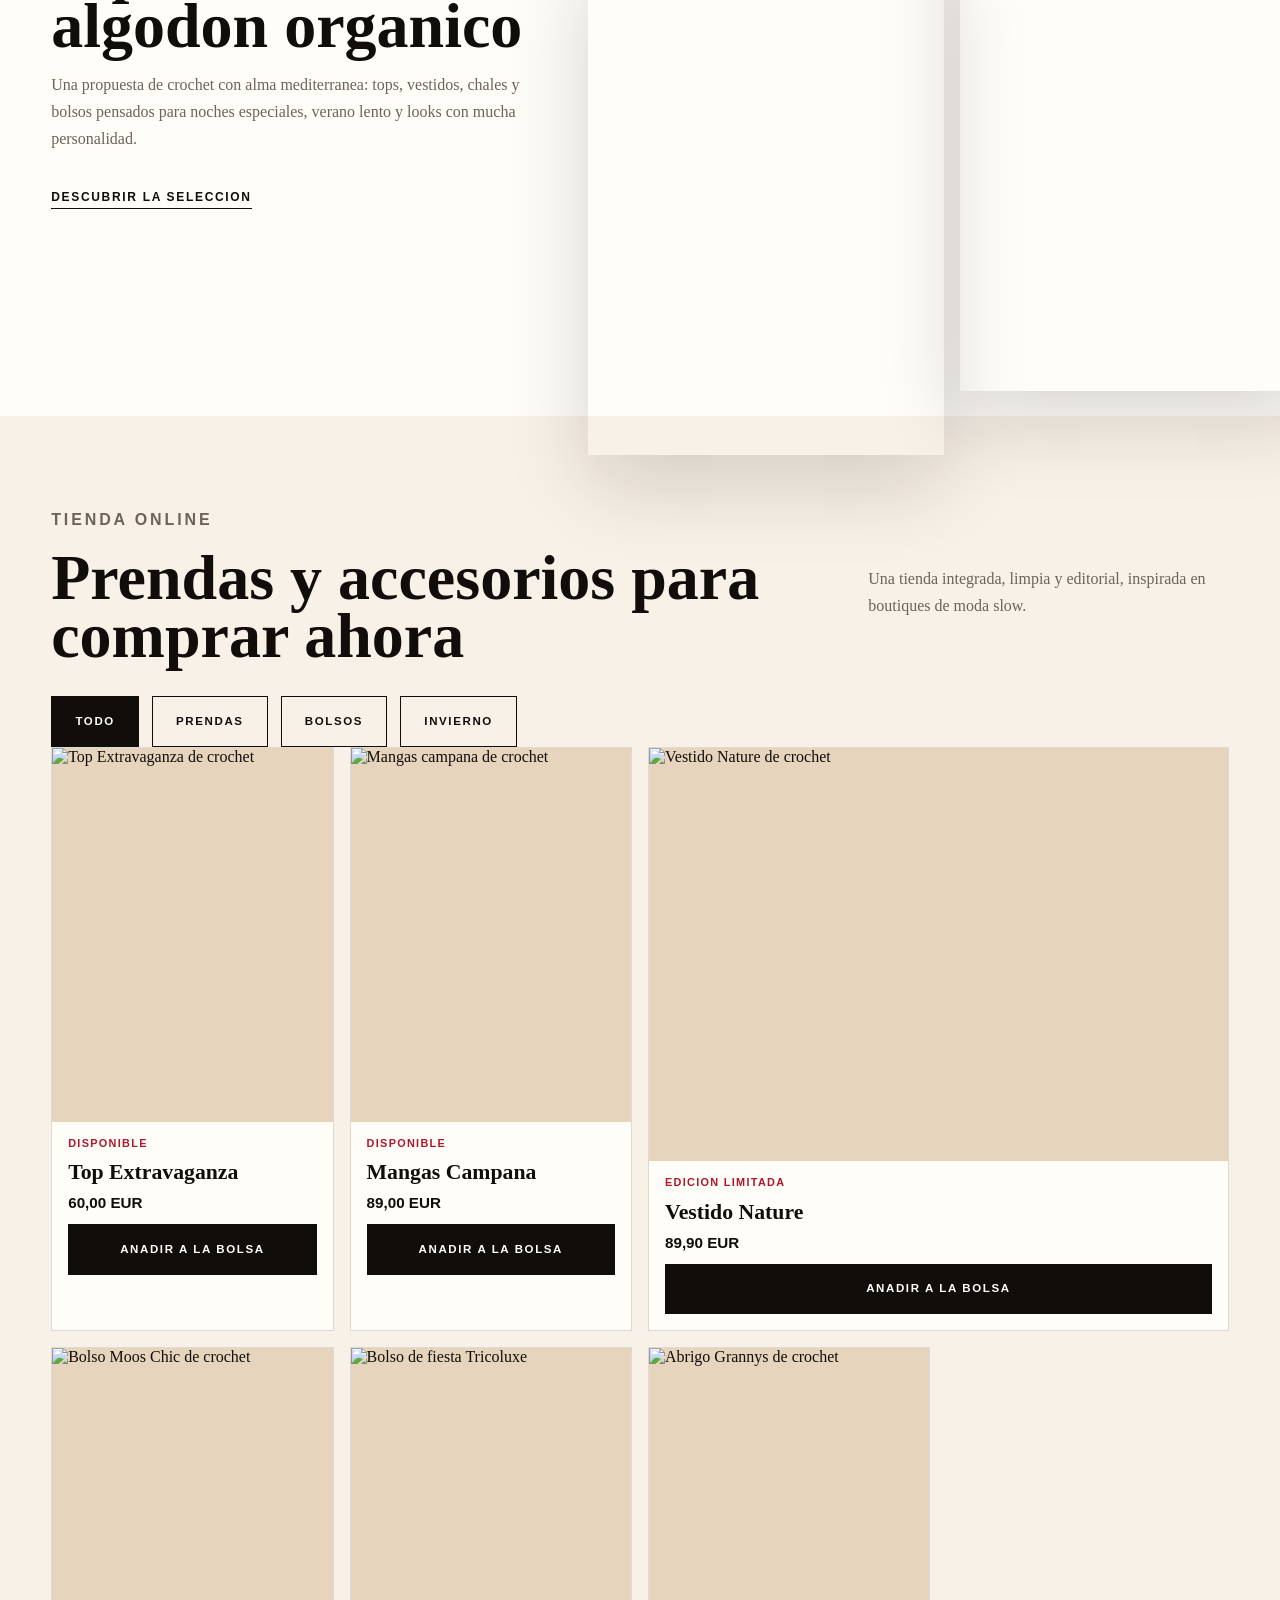
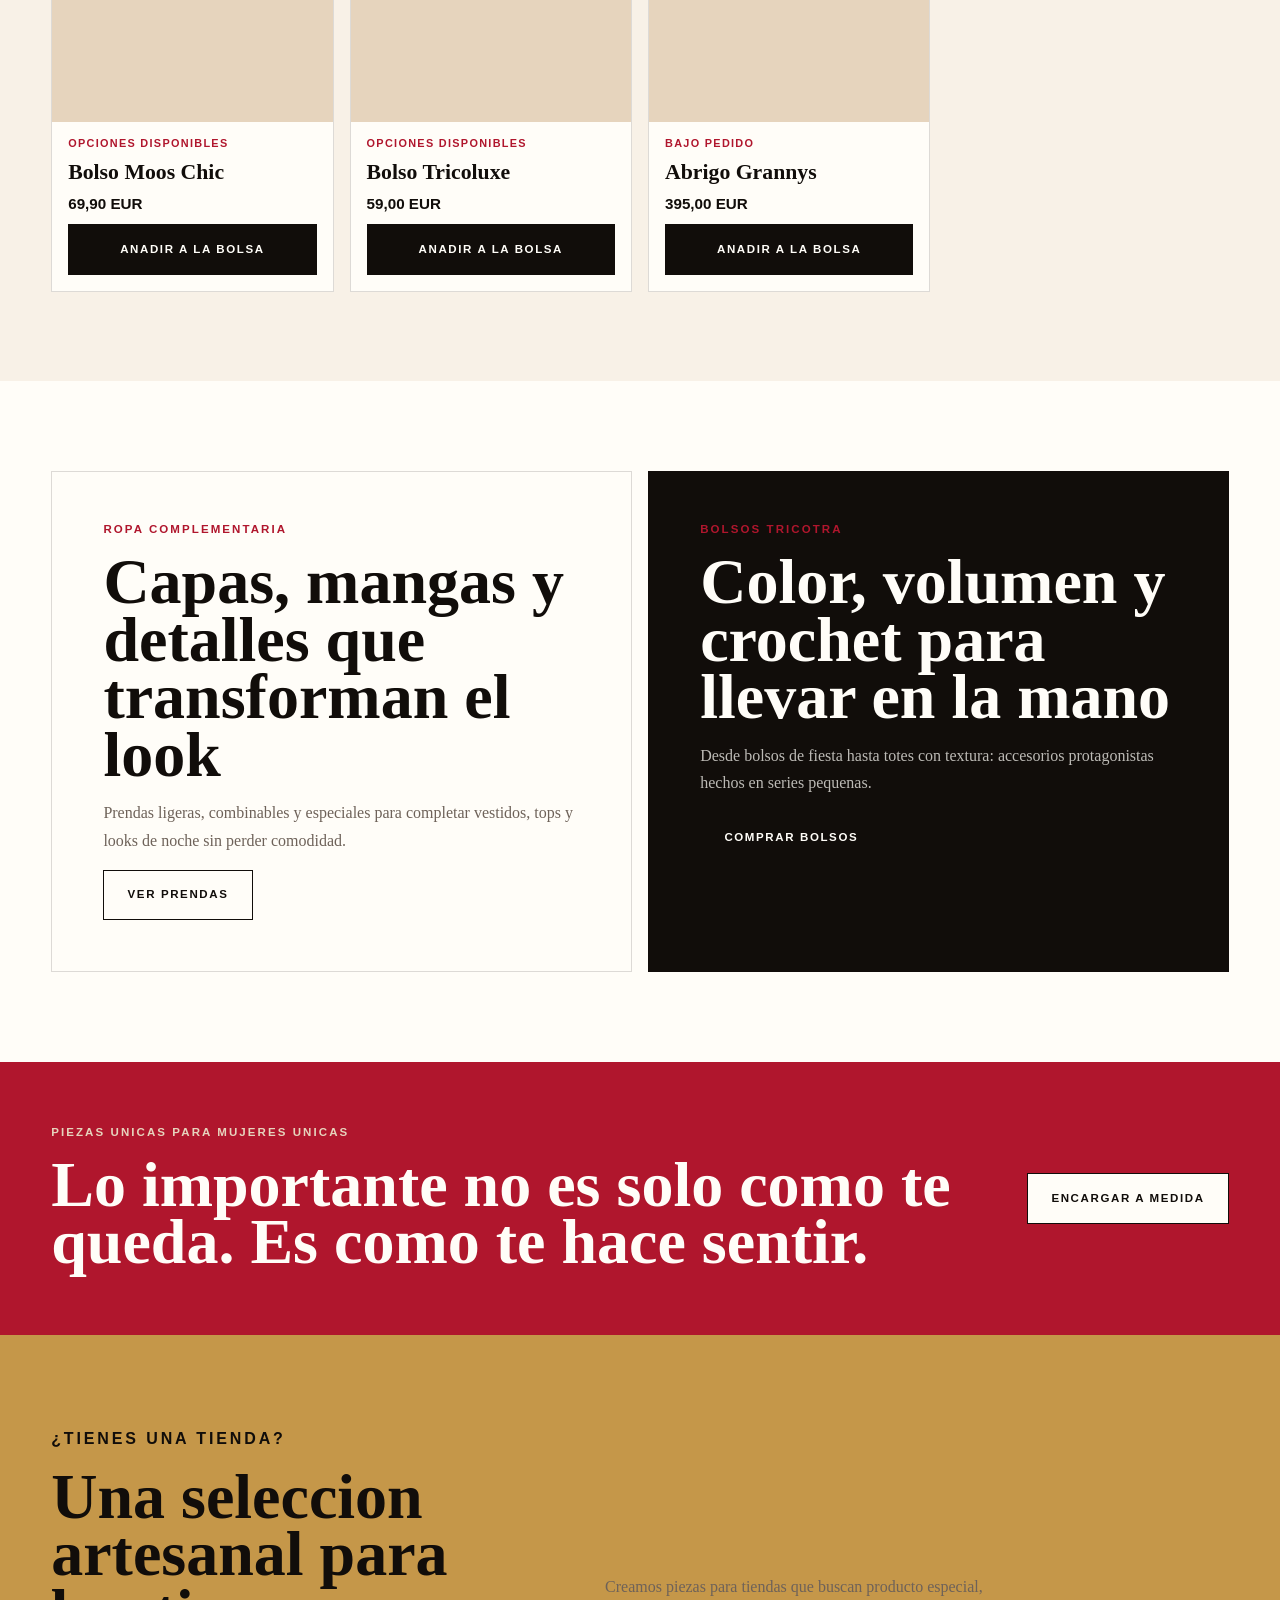
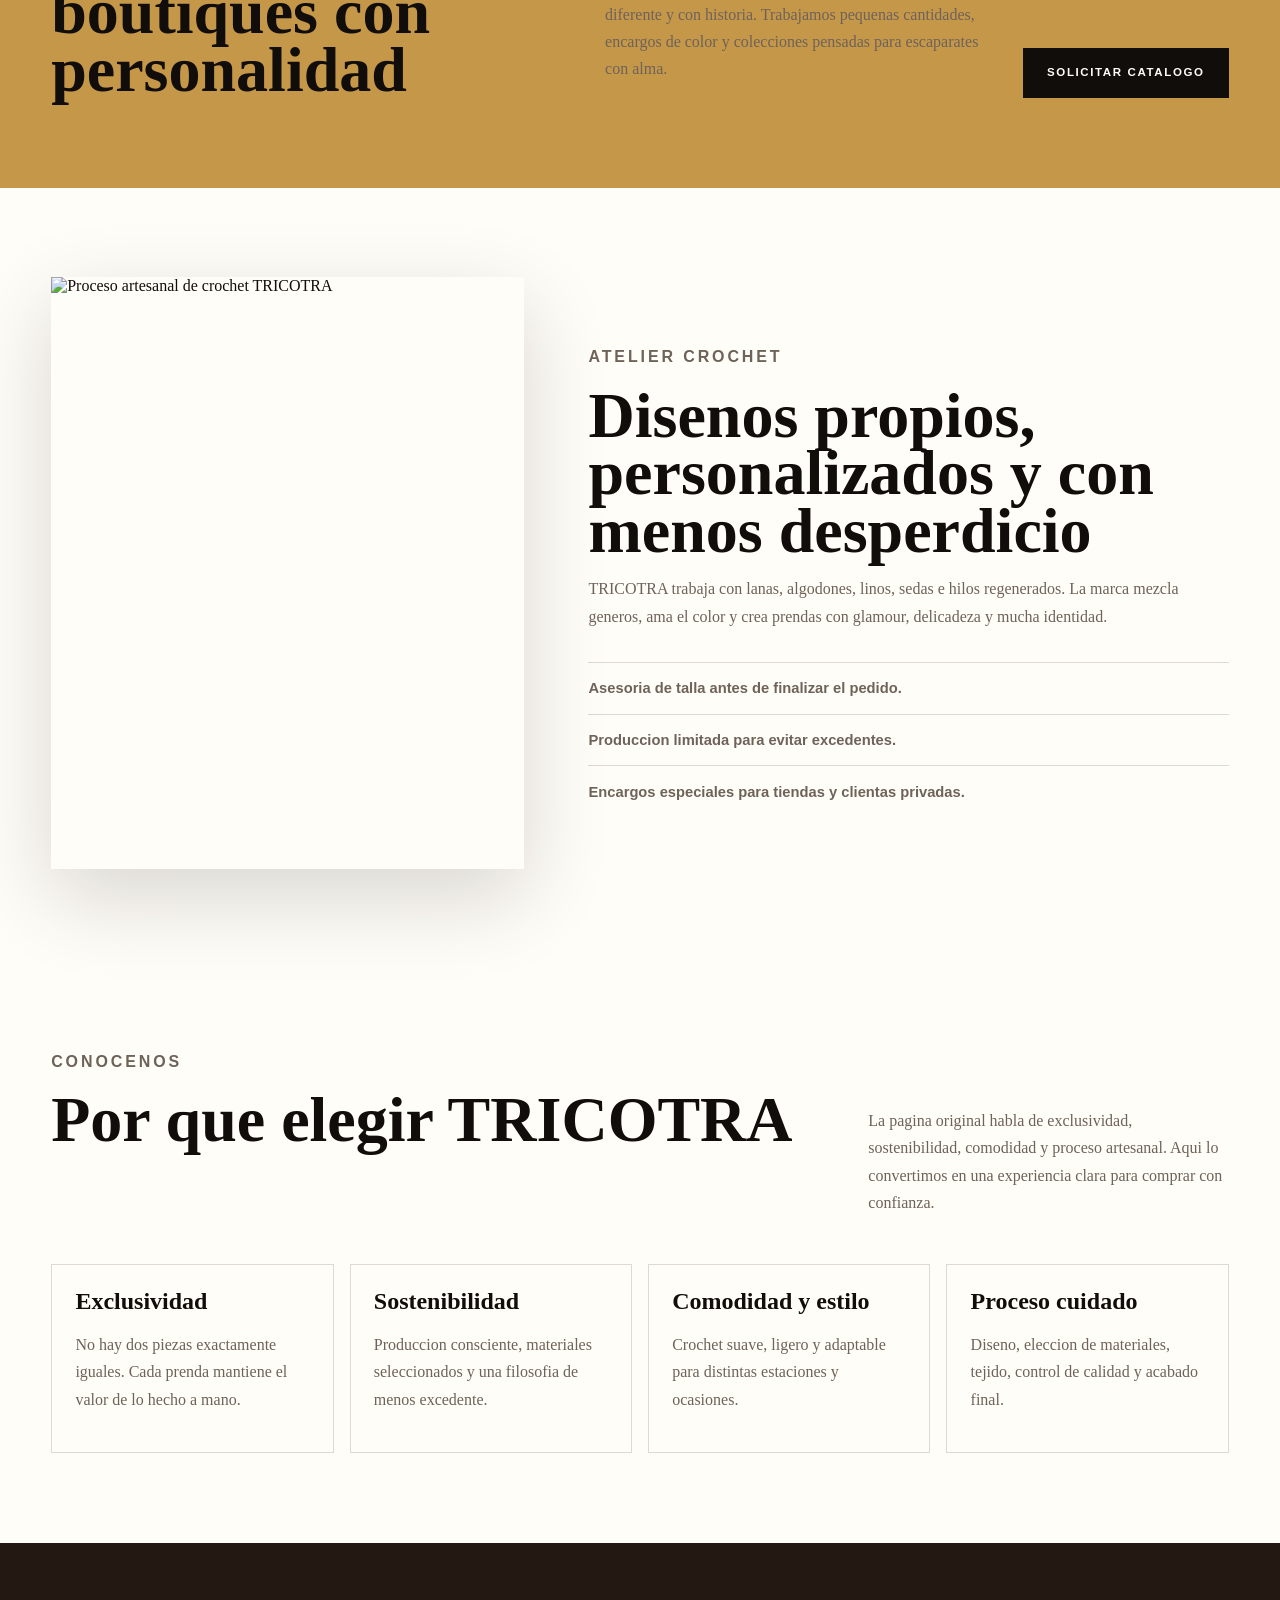
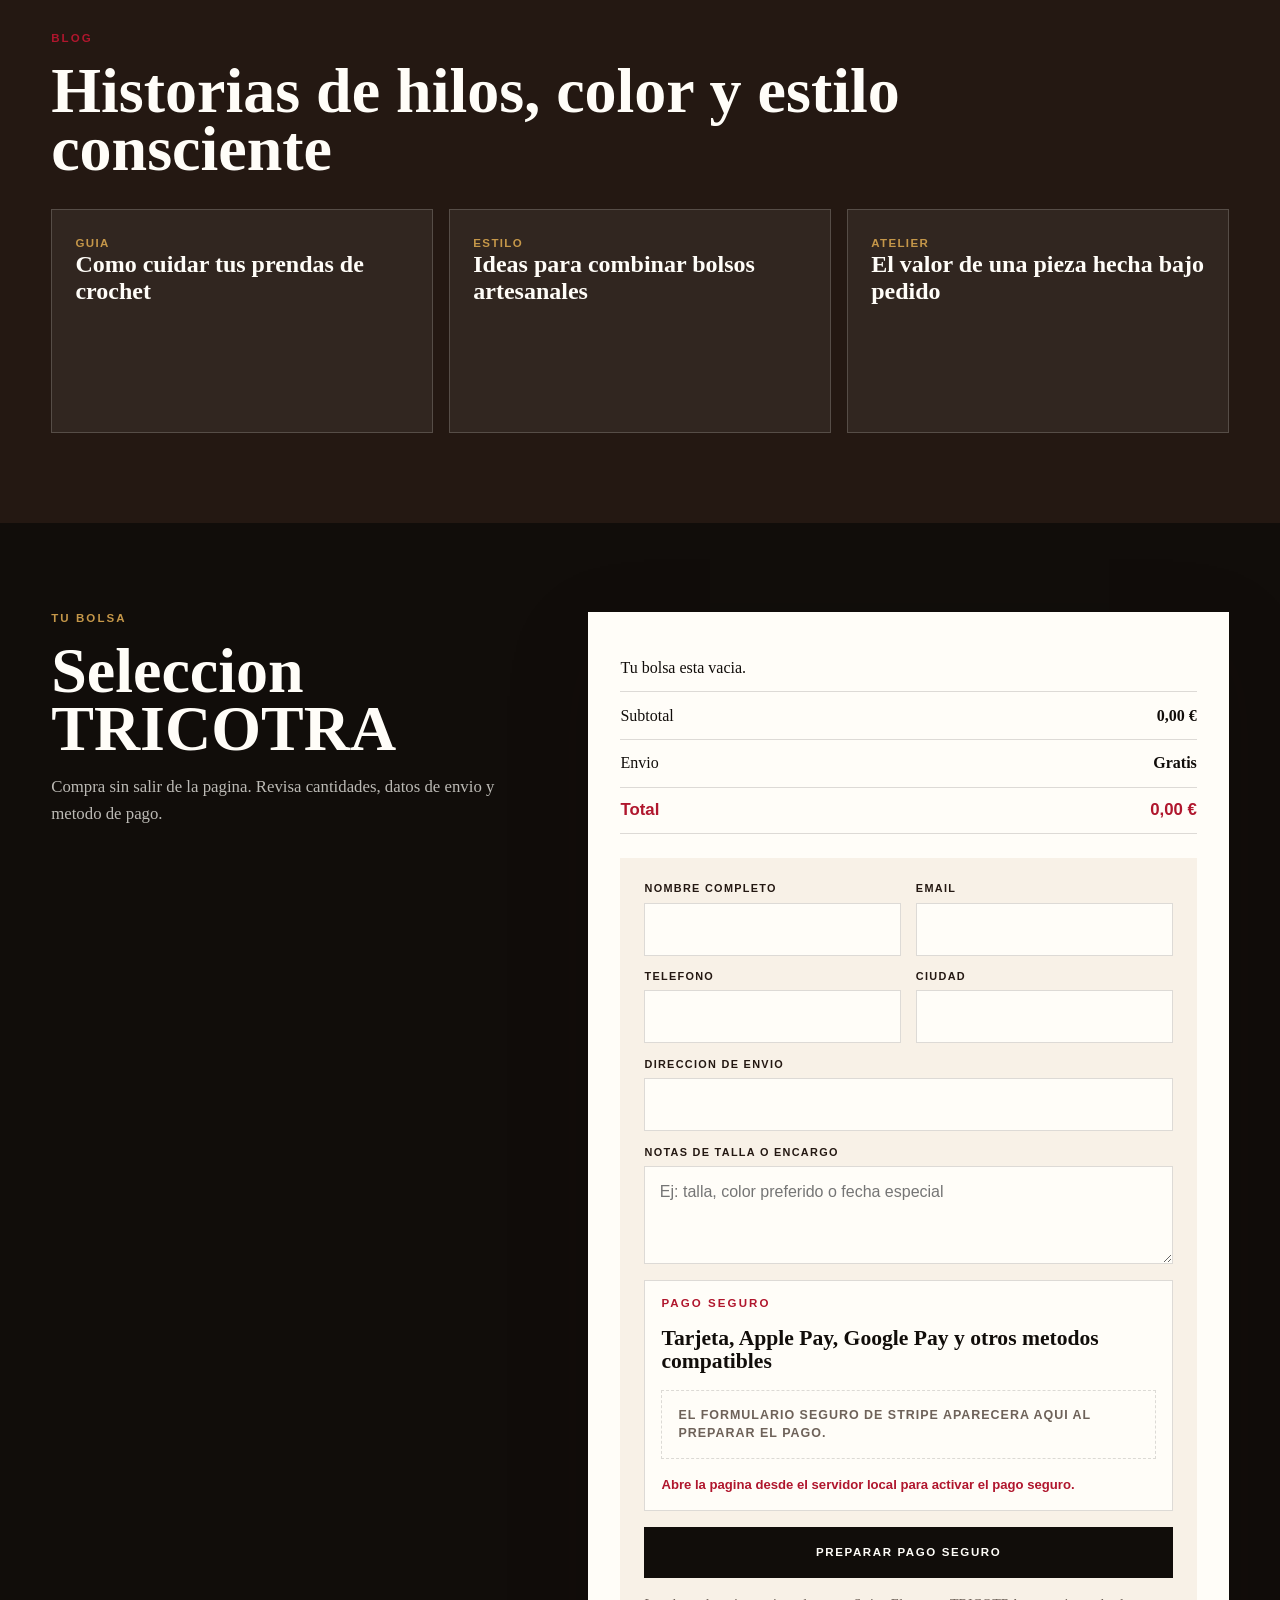
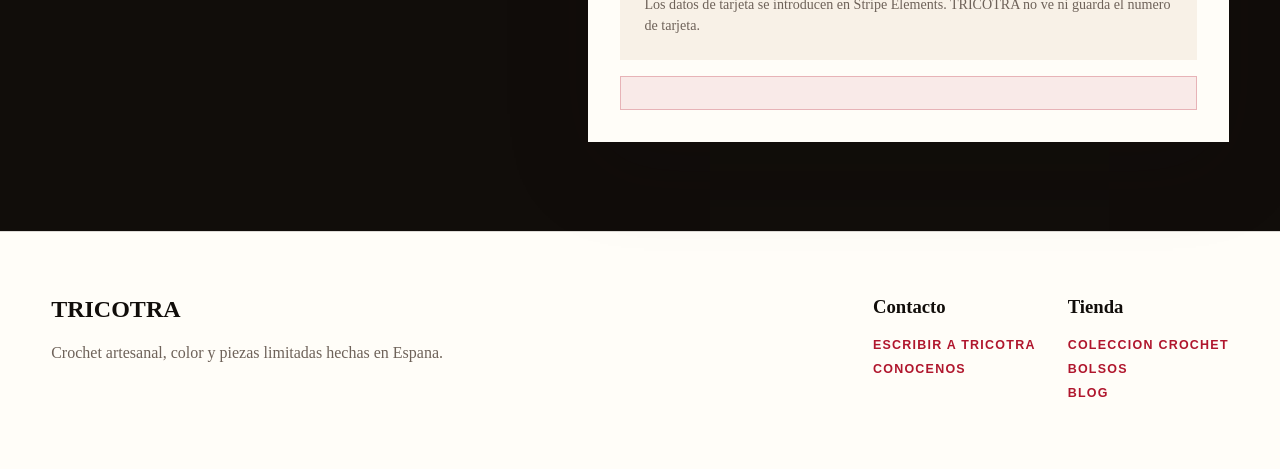
==== commit caafeb2d: "Add files via upload" ====
--- a/index.html
+++ b/index.html
@@ -140,7 +140,7 @@
               <p>Disponible</p>
               <h3>Top Extravaganza</h3>
               <span>60,00 EUR</span>
-              <button type="button" data-name="Top Extravaganza" data-price="60">Anadir a la bolsa</button>
+              <button type="button" data-id="top-extravaganza" data-name="Top Extravaganza" data-price="60">Anadir a la bolsa</button>
             </div>
           </article>
 
@@ -155,7 +155,7 @@
               <p>Disponible</p>
               <h3>Mangas Campana</h3>
               <span>89,00 EUR</span>
-              <button type="button" data-name="Mangas Campana" data-price="89">Anadir a la bolsa</button>
+              <button type="button" data-id="mangas-campana" data-name="Mangas Campana" data-price="89">Anadir a la bolsa</button>
             </div>
           </article>
 
@@ -170,7 +170,7 @@
               <p>Edicion limitada</p>
               <h3>Vestido Nature</h3>
               <span>89,90 EUR</span>
-              <button type="button" data-name="Vestido Nature" data-price="89.90">Anadir a la bolsa</button>
+              <button type="button" data-id="vestido-nature" data-name="Vestido Nature" data-price="89.90">Anadir a la bolsa</button>
             </div>
           </article>
 
@@ -185,7 +185,7 @@
               <p>Opciones disponibles</p>
               <h3>Bolso Moos Chic</h3>
               <span>69,90 EUR</span>
-              <button type="button" data-name="Bolso Moos Chic" data-price="69.90">Anadir a la bolsa</button>
+              <button type="button" data-id="bolso-moos-chic" data-name="Bolso Moos Chic" data-price="69.90">Anadir a la bolsa</button>
             </div>
           </article>
 
@@ -200,7 +200,7 @@
               <p>Opciones disponibles</p>
               <h3>Bolso Tricoluxe</h3>
               <span>59,00 EUR</span>
-              <button type="button" data-name="Bolso Tricoluxe" data-price="59">Anadir a la bolsa</button>
+              <button type="button" data-id="bolso-tricoluxe" data-name="Bolso Tricoluxe" data-price="59">Anadir a la bolsa</button>
             </div>
           </article>
 
@@ -215,7 +215,7 @@
               <p>Bajo pedido</p>
               <h3>Abrigo Grannys</h3>
               <span>395,00 EUR</span>
-              <button type="button" data-name="Abrigo Grannys" data-price="395">Anadir a la bolsa</button>
+              <button type="button" data-id="abrigo-grannys" data-name="Abrigo Grannys" data-price="395">Anadir a la bolsa</button>
             </div>
           </article>
         </div>
@@ -374,14 +374,16 @@
                 <textarea name="notes" rows="3" placeholder="Ej: talla, color preferido o fecha especial"></textarea>
               </label>
             </div>
-            <fieldset>
-              <legend>Metodo de pago</legend>
-              <label><input type="radio" name="payment" value="Tarjeta" checked> Tarjeta</label>
-              <label><input type="radio" name="payment" value="Bizum"> Bizum</label>
-              <label><input type="radio" name="payment" value="Transferencia"> Transferencia</label>
-            </fieldset>
-            <button class="button primary wide" type="submit">Confirmar pedido</button>
-            <p class="checkout-note">Al confirmar se genera un pedido interno de prueba. Para vender online de verdad, despues conectaremos pagos reales y gestion de pedidos al dominio.</p>
+            <div class="secure-payment">
+              <div>
+                <p class="section-kicker">Pago seguro</p>
+                <h3>Tarjeta, Apple Pay, Google Pay y otros metodos compatibles</h3>
+              </div>
+              <div id="payment-element" class="payment-element"></div>
+              <div id="payment-message" class="payment-message" role="alert"></div>
+            </div>
+            <button class="button primary wide" id="checkout-button" type="submit">Preparar pago seguro</button>
+            <p class="checkout-note">Los datos de tarjeta se introducen en Stripe Elements. TRICOTRA no ve ni guarda el numero de tarjeta.</p>
           </form>
           <div class="order-confirmation" id="order-confirmation" hidden></div>
         </div>
@@ -406,6 +408,7 @@
       </div>
     </footer>
 
+    <script src="https://js.stripe.com/v3/"></script>
     <script src="script.js"></script>
   </body>
 </html>
--- a/styles.css
+++ b/styles.css
@@ -1,17 +1,17 @@
 :root {
-  --ink: #18120e;
-  --soft-ink: #665a4e;
-  --paper: #fffaf1;
-  --cream: #f7ecd6;
-  --linen: #eee0c6;
-  --rose: #c64d56;
-  --tomato: #e15b43;
-  --mint: #72a78f;
-  --leaf: #28513f;
-  --sun: #f3b340;
-  --border: rgba(24, 18, 14, 0.16);
-  --shadow: 0 24px 70px rgba(35, 23, 14, 0.14);
-  --button-shadow: 0 14px 28px rgba(24, 18, 14, 0.18);
+  --ink: #110d0a;
+  --charcoal: #241812;
+  --muted: #6e6259;
+  --paper: #fffdf8;
+  --ivory: #f8f1e7;
+  --sand: #e6d4bd;
+  --cherry: #b0162d;
+  --scarlet: #e83a3f;
+  --gold: #c59749;
+  --olive: #2c5b45;
+  --line: rgba(17, 13, 10, 0.14);
+  --line-dark: rgba(255, 253, 248, 0.18);
+  --shadow: 0 28px 80px rgba(17, 13, 10, 0.16);
 }
 
 * {
@@ -24,18 +24,22 @@
 
 body {
   margin: 0;
+  overflow-x: hidden;
+  background: var(--paper);
+  color: var(--ink);
+  font-family: Georgia, "Times New Roman", serif;
+}
+
+body::before {
   background:
-    radial-gradient(circle at 20% 0%, rgba(243, 179, 64, 0.22), transparent 28rem),
-    linear-gradient(135deg, #fffaf1 0%, #f7ecd6 45%, #f4f8ee 100%);
-  color: var(--ink);
-  font-family: "Georgia", "Times New Roman", serif;
-  overflow-x: hidden;
-}
-
-main,
-section,
-.site-header {
-  max-width: 100vw;
+    linear-gradient(90deg, rgba(17, 13, 10, 0.035) 1px, transparent 1px),
+    linear-gradient(rgba(17, 13, 10, 0.035) 1px, transparent 1px);
+  background-size: 72px 72px;
+  content: "";
+  inset: 0;
+  pointer-events: none;
+  position: fixed;
+  z-index: -1;
 }
 
 a {
@@ -45,72 +49,74 @@
 
 img {
   display: block;
-  width: 100%;
   height: 100%;
   object-fit: cover;
+  width: 100%;
 }
 
 button,
 .button {
   border: 1px solid var(--ink);
-  border-radius: 999px;
+  border-radius: 0;
   cursor: pointer;
-  font: 700 0.78rem/1 "Trebuchet MS", sans-serif;
-  letter-spacing: 0.08em;
+  font: 800 0.72rem/1 "Trebuchet MS", sans-serif;
+  letter-spacing: 0.14em;
+  min-height: 3.15rem;
   text-transform: uppercase;
 }
 
 .announcement {
-  background: var(--leaf);
-  color: #fff8e8;
-  font: 700 0.76rem/1.2 "Trebuchet MS", sans-serif;
-  letter-spacing: 0.08em;
+  background: var(--ink);
+  color: var(--paper);
+  font: 800 0.7rem/1.2 "Trebuchet MS", sans-serif;
+  letter-spacing: 0.16em;
+  overflow: hidden;
   padding: 0.72rem 1rem;
   text-align: center;
   text-transform: uppercase;
+  white-space: nowrap;
 }
 
 .site-header {
   align-items: center;
-  background: rgba(255, 250, 241, 0.86);
+  background: rgba(255, 253, 248, 0.94);
   backdrop-filter: blur(18px);
-  border-bottom: 1px solid var(--border);
+  border-bottom: 1px solid var(--line);
   display: grid;
   gap: 1rem;
   grid-template-columns: auto 1fr auto;
-  left: 0;
+  max-width: 100vw;
   padding: 1.05rem clamp(1rem, 3vw, 3rem);
   position: sticky;
-  right: 0;
   top: 0;
-  z-index: 10;
+  z-index: 20;
 }
 
 .brand {
-  color: var(--rose);
-  font-size: clamp(1.35rem, 2vw, 2rem);
+  color: var(--cherry);
+  font-size: clamp(1.45rem, 2.1vw, 2.1rem);
   font-weight: 900;
 }
 
 .main-nav {
   display: flex;
-  gap: clamp(0.8rem, 2vw, 2.2rem);
+  gap: clamp(0.85rem, 2vw, 2rem);
   justify-content: center;
   min-width: 0;
 }
 
 .main-nav a,
 .cart-link {
-  color: var(--soft-ink);
-  font: 700 0.76rem/1 "Trebuchet MS", sans-serif;
-  letter-spacing: 0.08em;
+  color: var(--charcoal);
+  font: 800 0.72rem/1 "Trebuchet MS", sans-serif;
+  letter-spacing: 0.12em;
   text-transform: uppercase;
 }
 
 .cart-link span {
-  background: var(--sun);
+  background: var(--scarlet);
   border-radius: 999px;
-  color: var(--ink);
+  color: var(--paper);
   display: inline-grid;
   height: 1.35rem;
   margin-left: 0.25rem;
@@ -119,21 +125,20 @@
 }
 
 .hero {
-  background:
-    linear-gradient(115deg, transparent 0 55%, rgba(243, 179, 64, 0.18) 55% 100%),
-    var(--paper);
-  display: grid;
-  grid-template-columns: minmax(0, 1.06fr) minmax(20rem, 0.94fr);
-  min-height: calc(100vh - 7rem);
+  background: var(--paper);
+  display: grid;
+  grid-template-columns: minmax(0, 1fr) minmax(22rem, 0.9fr);
+  min-height: calc(100vh - 6rem);
 }
 
 .hero-media {
-  min-height: 36rem;
+  background: var(--ivory);
+  min-height: 42rem;
   position: relative;
 }
 
 .hero-media::after {
-  background: linear-gradient(90deg, transparent, rgba(255, 250, 241, 0.74));
+  background: linear-gradient(90deg, transparent 50%, rgba(255, 253, 248, 0.74));
   content: "";
   inset: 0;
   position: absolute;
@@ -142,33 +147,35 @@
 .hero-copy {
   align-self: end;
   min-width: 0;
-  padding: clamp(2rem, 5vw, 5rem);
-  position: relative;
+  padding: clamp(2rem, 5vw, 5.5rem);
 }
 
 .eyebrow,
 .section-kicker {
-  color: var(--rose);
-  font: 800 0.78rem/1.2 "Trebuchet MS", sans-serif;
-  letter-spacing: 0.12em;
+  color: var(--cherry);
+  font: 900 0.72rem/1.2 "Trebuchet MS", sans-serif;
+  letter-spacing: 0.18em;
   margin: 0 0 1rem;
   text-transform: uppercase;
 }
 
 .hero h1 {
-  color: var(--leaf);
-  font-size: clamp(3.6rem, 7vw, 6.2rem);
-  line-height: 0.88;
-  margin: 0 0 1.4rem;
+  color: var(--ink);
+  font-size: clamp(3.7rem, 6.2vw, 6rem);
+  line-height: 0.86;
+  margin: 0 0 1.25rem;
 }
 
 .hero p:not(.eyebrow),
 .feature-text p,
 .shop-heading p,
 .atelier-copy p,
-.site-footer p {
-  color: var(--soft-ink);
-  font-size: clamp(1rem, 1.4vw, 1.26rem);
+.site-footer p,
+.brand-sections p:not(.section-kicker),
+.wholesale-section p,
+.trust-grid p {
+  color: var(--muted);
+  font-size: clamp(1rem, 1.25vw, 1.22rem);
   line-height: 1.7;
 }
 
@@ -186,53 +193,89 @@
   align-items: center;
   display: inline-flex;
   justify-content: center;
-  min-height: 3rem;
   padding: 1rem 1.45rem;
-  transition: transform 180ms ease, background 180ms ease, color 180ms ease, box-shadow 180ms ease;
+  transition: transform 180ms ease, background 180ms ease, color 180ms ease, border-color 180ms ease;
 }
 
 .button:hover,
 .product-info button:hover,
 .filter:hover {
-  box-shadow: var(--button-shadow);
   transform: translateY(-2px);
 }
 
 .primary,
 .product-info button,
 .filter.active {
-  background: linear-gradient(135deg, var(--ink), #3b261d);
-  color: #fffaf1;
+  background: var(--ink);
+  color: var(--paper);
+}
+
+.primary:hover,
+.product-info button:hover,
+.filter.active:hover {
+  background: var(--cherry);
+  border-color: var(--cherry);
 }
 
 .ghost,
 .filter {
-  background: rgba(255, 250, 241, 0.62);
+  background: transparent;
+  color: var(--ink);
+}
+
+.ghost:hover,
+.filter:hover {
+  background: var(--gold);
+  border-color: var(--gold);
   color: var(--ink);
 }
 
 .hero-badges {
   display: flex;
   flex-wrap: wrap;
-  gap: 0.65rem;
+  gap: 0.6rem;
   margin-top: 1.5rem;
 }
 
 .hero-badges span {
-  background: rgba(114, 167, 143, 0.18);
-  border: 1px solid rgba(40, 81, 63, 0.22);
-  border-radius: 999px;
-  color: var(--leaf);
-  font: 800 0.68rem/1 "Trebuchet MS", sans-serif;
-  letter-spacing: 0.08em;
-  padding: 0.65rem 0.85rem;
+  border: 1px solid var(--line);
+  color: var(--olive);
+  font: 900 0.66rem/1 "Trebuchet MS", sans-serif;
+  letter-spacing: 0.1em;
+  padding: 0.7rem 0.86rem;
   text-transform: uppercase;
 }
 
 .quick-shop {
-  border-block: 1px solid var(--border);
+  border-block: 1px solid var(--line);
   display: grid;
   grid-template-columns: repeat(3, 1fr);
+}
+
+.quick-shop article {
+  min-height: 13rem;
+  padding: clamp(1.4rem, 3vw, 2.8rem);
+}
+
+.quick-shop article + article {
+  border-left: 1px solid var(--line);
+}
+
+.quick-shop span {
+  color: var(--cherry);
+  font: 900 0.72rem/1 "Trebuchet MS", sans-serif;
+}
+
+.quick-shop h2 {
+  font-size: clamp(1.7rem, 3vw, 2.9rem);
+  line-height: 0.95;
+  margin: 1.1rem 0 0.8rem;
+}
+
+.quick-shop p {
+  color: var(--muted);
+  line-height: 1.55;
+  max-width: 22rem;
 }
 
 .category-strip {
@@ -242,56 +285,40 @@
 
 .category-strip a {
   background: var(--ink);
-  border-right: 1px solid rgba(255, 250, 241, 0.22);
-  color: #fffaf1;
-  min-height: 13rem;
-  padding: clamp(1.2rem, 2vw, 2rem);
+  border-right: 1px solid var(--line-dark);
+  color: var(--paper);
+  min-height: 14rem;
+  padding: clamp(1.35rem, 2vw, 2.3rem);
   transition: background 180ms ease, transform 180ms ease;
 }
 
+.category-strip a:nth-child(even) {
+  background: var(--cherry);
+}
+
 .category-strip a:hover {
-  background: var(--rose);
-  transform: translateY(-3px);
+  background: var(--gold);
+  color: var(--ink);
+  transform: translateY(-4px);
 }
 
 .category-strip span {
-  color: #f5d88d;
+  color: var(--sand);
   display: block;
-  font: 800 0.72rem/1.2 "Trebuchet MS", sans-serif;
-  letter-spacing: 0.08em;
+  font: 900 0.72rem/1.2 "Trebuchet MS", sans-serif;
+  letter-spacing: 0.12em;
   margin-bottom: 2.5rem;
   text-transform: uppercase;
+}
+
+.category-strip a:hover span {
+  color: var(--ink);
 }
 
 .category-strip strong {
   display: block;
-  font-size: clamp(1.3rem, 2vw, 2rem);
-  line-height: 1.05;
-}
-
-.quick-shop article {
-  min-height: 13rem;
-  padding: clamp(1.4rem, 3vw, 2.6rem);
-}
-
-.quick-shop article + article {
-  border-left: 1px solid var(--border);
-}
-
-.quick-shop span {
-  color: var(--tomato);
-  font: 700 0.75rem/1 "Trebuchet MS", sans-serif;
-}
-
-.quick-shop h2 {
-  font-size: clamp(1.6rem, 3vw, 2.7rem);
-  margin: 1.2rem 0 0.8rem;
-}
-
-.quick-shop p {
-  color: var(--soft-ink);
-  line-height: 1.55;
-  max-width: 22rem;
+  font-size: clamp(1.3rem, 2vw, 2.05rem);
+  line-height: 1.04;
 }
 
 .collection-feature,
@@ -317,17 +344,20 @@
 .shop-heading h2,
 .editorial-band h2,
 .atelier-copy h2,
-.cart-panel h2 {
-  font-size: clamp(2.4rem, 5vw, 5.2rem);
-  line-height: 0.95;
+.cart-panel h2,
+.brand-sections h2,
+.wholesale-section h2,
+.journal-section h2 {
+  font-size: clamp(2.5rem, 5vw, 5.8rem);
+  line-height: 0.9;
   margin: 0;
 }
 
 .text-link {
   border-bottom: 1px solid var(--ink);
   display: inline-block;
-  font: 800 0.8rem/1 "Trebuchet MS", sans-serif;
-  letter-spacing: 0.08em;
+  font: 900 0.75rem/1 "Trebuchet MS", sans-serif;
+  letter-spacing: 0.14em;
   margin-top: 1.4rem;
   padding-bottom: 0.35rem;
   text-transform: uppercase;
@@ -350,17 +380,13 @@
 }
 
 .shop-section {
-  background:
-    linear-gradient(90deg, rgba(198, 77, 86, 0.11) 1px, transparent 1px),
-    linear-gradient(rgba(40, 81, 63, 0.09) 1px, transparent 1px),
-    var(--cream);
-  background-size: 4rem 4rem;
+  background: var(--ivory);
 }
 
 .shop-heading {
   display: grid;
   gap: 1rem;
-  grid-template-columns: minmax(0, 1fr) minmax(18rem, 0.46fr);
+  grid-template-columns: minmax(0, 1fr) minmax(18rem, 0.45fr);
   margin-bottom: 2rem;
 }
 
@@ -376,8 +402,8 @@
 }
 
 .product-card {
-  background: #fffaf1;
-  border: 1px solid var(--border);
+  background: var(--paper);
+  border: 1px solid var(--line);
   display: flex;
   flex-direction: column;
   min-height: 100%;
@@ -386,16 +412,16 @@
 
 .product-media {
   aspect-ratio: 3 / 4;
-  background: var(--linen);
+  background: var(--sand);
   overflow: hidden;
 }
 
 .product-card img {
-  transition: transform 550ms ease;
+  transition: transform 620ms ease;
 }
 
 .product-card:hover img {
-  transform: scale(1.04);
+  transform: scale(1.05);
 }
 
 .feature-product {
@@ -406,35 +432,6 @@
   aspect-ratio: 7 / 5;
 }
 
-.brand-sections {
-  display: grid;
-  gap: 1rem;
-  grid-template-columns: repeat(2, minmax(0, 1fr));
-}
-
-.brand-sections article {
-  background: #fffaf1;
-  border: 1px solid var(--border);
-  min-height: 26rem;
-  padding: clamp(1.5rem, 4vw, 3.5rem);
-}
-
-.brand-sections h2,
-.wholesale-section h2,
-.journal-section h2 {
-  font-size: clamp(2.2rem, 4vw, 4.8rem);
-  line-height: 0.95;
-  margin: 0;
-}
-
-.brand-sections p:not(.section-kicker),
-.wholesale-section p,
-.trust-grid p {
-  color: var(--soft-ink);
-  font-size: 1.05rem;
-  line-height: 1.7;
-}
-
 .product-info {
   display: grid;
   gap: 0.65rem;
@@ -442,9 +439,9 @@
 }
 
 .product-info p {
-  color: var(--rose);
-  font: 800 0.7rem/1.1 "Trebuchet MS", sans-serif;
-  letter-spacing: 0.08em;
+  color: var(--cherry);
+  font: 900 0.68rem/1.1 "Trebuchet MS", sans-serif;
+  letter-spacing: 0.12em;
   margin: 0;
   text-transform: uppercase;
 }
@@ -455,8 +452,8 @@
 }
 
 .product-info span {
-  color: var(--leaf);
-  font: 800 0.95rem/1 "Trebuchet MS", sans-serif;
+  color: var(--ink);
+  font: 900 0.95rem/1 "Trebuchet MS", sans-serif;
 }
 
 .product-info button {
@@ -464,10 +461,32 @@
   width: 100%;
 }
 
+.brand-sections {
+  display: grid;
+  gap: 1rem;
+  grid-template-columns: repeat(2, minmax(0, 1fr));
+}
+
+.brand-sections article {
+  background: var(--paper);
+  border: 1px solid var(--line);
+  min-height: 27rem;
+  padding: clamp(1.5rem, 4vw, 3.5rem);
+}
+
+.brand-sections article:nth-child(2) {
+  background: var(--ink);
+  color: var(--paper);
+}
+
+.brand-sections article:nth-child(2) p:not(.section-kicker) {
+  color: rgba(255, 253, 248, 0.72);
+}
+
 .editorial-band {
   align-items: center;
-  background: var(--rose);
-  color: #fffaf1;
+  background: var(--cherry);
+  color: var(--paper);
   display: flex;
   gap: 2rem;
   justify-content: space-between;
@@ -475,17 +494,29 @@
 }
 
 .editorial-band .eyebrow {
-  color: #ffe1a3;
+  color: var(--sand);
 }
 
 .editorial-band h2 {
-  max-width: 60rem;
+  max-width: 64rem;
 }
 
 .editorial-band .primary {
-  background: #fffaf1;
+  background: var(--paper);
   color: var(--ink);
   flex: 0 0 auto;
+}
+
+.wholesale-section {
+  align-items: end;
+  background: var(--gold);
+  display: grid;
+  gap: 2rem;
+  grid-template-columns: minmax(0, 1.15fr) minmax(18rem, 0.85fr) auto;
+}
+
+.wholesale-section .eyebrow {
+  color: var(--ink);
 }
 
 .atelier {
@@ -501,30 +532,81 @@
 }
 
 .atelier-copy li {
-  border-top: 1px solid var(--border);
-  color: var(--soft-ink);
-  font: 700 0.92rem/1.5 "Trebuchet MS", sans-serif;
+  border-top: 1px solid var(--line);
+  color: var(--muted);
+  font: 800 0.92rem/1.5 "Trebuchet MS", sans-serif;
   padding-top: 0.9rem;
 }
 
+.trust-section {
+  background: var(--paper);
+}
+
+.trust-grid,
+.journal-grid {
+  display: grid;
+  gap: 1rem;
+  grid-template-columns: repeat(4, minmax(0, 1fr));
+}
+
+.trust-grid article,
+.journal-grid article {
+  border: 1px solid var(--line);
+  padding: 1.45rem;
+}
+
+.trust-grid h3,
+.journal-grid h3 {
+  font-size: 1.5rem;
+  margin: 0 0 0.8rem;
+}
+
+.journal-section {
+  background: var(--charcoal);
+  color: var(--paper);
+}
+
+.journal-section h2 {
+  max-width: 62rem;
+}
+
+.journal-grid {
+  grid-template-columns: repeat(3, minmax(0, 1fr));
+  margin-top: 2rem;
+}
+
+.journal-grid article {
+  background: rgba(255, 253, 248, 0.06);
+  border-color: var(--line-dark);
+  min-height: 14rem;
+}
+
+.journal-grid span {
+  color: var(--gold);
+  font: 900 0.72rem/1.2 "Trebuchet MS", sans-serif;
+  letter-spacing: 0.12em;
+  text-transform: uppercase;
+}
+
 .cart-panel {
-  background: var(--leaf);
-  color: #fffaf1;
+  background: var(--ink);
+  color: var(--paper);
+}
+
+.cart-panel .eyebrow {
+  color: var(--gold);
 }
 
 .cart-intro {
-  color: rgba(255, 250, 241, 0.78);
+  color: rgba(255, 253, 248, 0.72);
   font-size: 1.05rem;
   line-height: 1.6;
   max-width: 32rem;
 }
 
-.cart-panel .eyebrow {
-  color: #ffe1a3;
-}
-
 .cart-box {
-  background: #fffaf1;
+  background: var(--paper);
+  box-shadow: var(--shadow);
   color: var(--ink);
   padding: clamp(1rem, 3vw, 2rem);
 }
@@ -540,14 +622,15 @@
 .cart-box li,
 .cart-summary > div {
   align-items: center;
-  border-bottom: 1px solid var(--border);
+  border-bottom: 1px solid var(--line);
   display: flex;
   justify-content: space-between;
   padding: 0.9rem 0;
 }
 
 .cart-total {
-  font: 800 1rem/1 "Trebuchet MS", sans-serif;
+  color: var(--cherry);
+  font: 900 1.05rem/1 "Trebuchet MS", sans-serif;
 }
 
 .cart-item {
@@ -570,16 +653,17 @@
 
 .quantity-controls button {
   background: transparent;
-  border: 1px solid var(--border);
-  border-radius: 999px;
+  border: 1px solid var(--line);
   min-height: 2rem;
   padding: 0.45rem 0.7rem;
 }
 
 .checkout-form {
+  background: var(--ivory);
   display: grid;
   gap: 1rem;
   margin-top: 1.5rem;
+  padding: clamp(1rem, 2vw, 1.5rem);
 }
 
 .form-grid {
@@ -590,16 +674,16 @@
 
 .checkout-form label,
 .checkout-form legend {
-  color: var(--soft-ink);
-  font: 800 0.72rem/1.2 "Trebuchet MS", sans-serif;
-  letter-spacing: 0.08em;
+  color: var(--charcoal);
+  font: 900 0.68rem/1.2 "Trebuchet MS", sans-serif;
+  letter-spacing: 0.12em;
   text-transform: uppercase;
 }
 
 .checkout-form input,
 .checkout-form textarea {
-  background: #fffdf6;
-  border: 1px solid var(--border);
+  background: var(--paper);
+  border: 1px solid var(--line);
   color: var(--ink);
   display: block;
   font: 1rem/1.4 "Trebuchet MS", sans-serif;
@@ -608,12 +692,18 @@
   width: 100%;
 }
 
+.checkout-form input:focus,
+.checkout-form textarea:focus {
+  border-color: var(--cherry);
+  outline: 2px solid rgba(176, 22, 45, 0.16);
+}
+
 .full-field {
   grid-column: 1 / -1;
 }
 
 .checkout-form fieldset {
-  border: 1px solid var(--border);
+  border: 1px solid var(--line);
   display: flex;
   flex-wrap: wrap;
   gap: 1rem;
@@ -628,94 +718,85 @@
 }
 
 .checkout-form fieldset input {
+  accent-color: var(--cherry);
   margin: 0;
   width: auto;
 }
 
+.secure-payment {
+  background: var(--paper);
+  border: 1px solid var(--line);
+  display: grid;
+  gap: 1rem;
+  padding: 1rem;
+}
+
+.secure-payment h3 {
+  font-size: 1.35rem;
+  line-height: 1.1;
+  margin: 0;
+}
+
+.payment-element {
+  border: 1px dashed var(--line);
+  color: var(--muted);
+  min-height: 4rem;
+  padding: 1rem;
+}
+
+.payment-element::before {
+  content: "El formulario seguro de Stripe aparecera aqui al preparar el pago.";
+  display: block;
+  font: 800 0.78rem/1.4 "Trebuchet MS", sans-serif;
+  letter-spacing: 0.08em;
+  text-transform: uppercase;
+}
+
+.payment-element.is-ready {
+  border-style: solid;
+}
+
+.payment-element.is-ready::before {
+  content: "";
+  display: none;
+}
+
+.payment-message {
+  color: var(--cherry);
+  font: 800 0.82rem/1.45 "Trebuchet MS", sans-serif;
+}
+
+.checkout-button:disabled,
+.checkout-form button:disabled {
+  cursor: wait;
+  opacity: 0.62;
+}
+
 .checkout-note {
-  color: var(--soft-ink);
-  font-size: 0.9rem;
+  color: var(--muted);
+  font-size: 0.88rem;
   line-height: 1.5;
   margin: 0;
 }
 
 .order-confirmation {
-  background: rgba(114, 167, 143, 0.18);
-  border: 1px solid rgba(40, 81, 63, 0.22);
-  color: var(--leaf);
+  background: rgba(176, 22, 45, 0.08);
+  border: 1px solid rgba(176, 22, 45, 0.26);
+  color: var(--cherry);
   display: grid;
   gap: 0.35rem;
   margin-top: 1rem;
   padding: 1rem;
 }
 
-.wholesale-section {
-  align-items: end;
-  background: var(--sun);
-  display: grid;
-  gap: 2rem;
-  grid-template-columns: minmax(0, 1.2fr) minmax(18rem, 0.8fr) auto;
-}
-
-.wholesale-section .eyebrow {
-  color: var(--ink);
-}
-
-.trust-section {
-  background: #fffaf1;
-}
-
-.trust-grid,
-.journal-grid {
-  display: grid;
-  gap: 1rem;
-  grid-template-columns: repeat(4, minmax(0, 1fr));
-}
-
-.trust-grid article,
-.journal-grid article {
-  border: 1px solid var(--border);
-  padding: 1.4rem;
-}
-
-.trust-grid h3,
-.journal-grid h3 {
-  font-size: 1.45rem;
-  margin: 0 0 0.8rem;
-}
-
-.journal-section {
-  background: var(--linen);
-}
-
-.journal-section h2 {
-  max-width: 58rem;
-}
-
-.journal-grid {
-  grid-template-columns: repeat(3, minmax(0, 1fr));
-  margin-top: 2rem;
-}
-
-.journal-grid article {
-  background: #fffaf1;
-  min-height: 14rem;
-}
-
-.journal-grid span {
-  color: var(--rose);
-  font: 800 0.72rem/1.2 "Trebuchet MS", sans-serif;
-  letter-spacing: 0.08em;
-  text-transform: uppercase;
-}
-
 .wide {
   width: 100%;
 }
 
 .site-footer {
-  background: var(--ink);
-  color: #fffaf1;
+  background: var(--paper);
+  border-top: 1px solid var(--line);
+  color: var(--ink);
   display: grid;
   gap: 2rem;
   grid-template-columns: 1fr auto auto;
@@ -728,10 +809,10 @@
 }
 
 .site-footer a {
-  color: #f5d88d;
+  color: var(--cherry);
   display: block;
-  font: 700 0.84rem/1.8 "Trebuchet MS", sans-serif;
-  letter-spacing: 0.06em;
+  font: 900 0.78rem/1.9 "Trebuchet MS", sans-serif;
+  letter-spacing: 0.1em;
   text-transform: uppercase;
 }
 
@@ -759,11 +840,11 @@
   }
 
   .hero-media {
-    min-height: 29rem;
+    min-height: 30rem;
   }
 
   .hero-media::after {
-    background: linear-gradient(180deg, transparent, rgba(255, 250, 241, 0.84));
+    background: linear-gradient(180deg, transparent 62%, rgba(255, 253, 248, 0.88));
   }
 
   .quick-shop,
@@ -777,7 +858,7 @@
 
   .quick-shop article + article {
     border-left: 0;
-    border-top: 1px solid var(--border);
+    border-top: 1px solid var(--line);
   }
 
   .feature-product {
@@ -829,22 +910,7 @@
 
   .quick-shop,
   .product-grid,
-  .lookbook {
-    grid-template-columns: 1fr;
-  }
-
-  .feature-product {
-    grid-column: span 1;
-  }
-
-  .feature-product .product-media {
-    aspect-ratio: 3 / 4;
-  }
-
-  .lookbook img:first-child {
-    margin-top: 0;
-  }
-
+  .lookbook,
   .category-strip,
   .brand-sections,
   .trust-grid,
@@ -852,4 +918,16 @@
   .form-grid {
     grid-template-columns: 1fr;
   }
-}
+
+  .feature-product {
+    grid-column: span 1;
+  }
+
+  .feature-product .product-media {
+    aspect-ratio: 3 / 4;
+  }
+
+  .lookbook img:first-child {
+    margin-top: 0;
+  }
+}
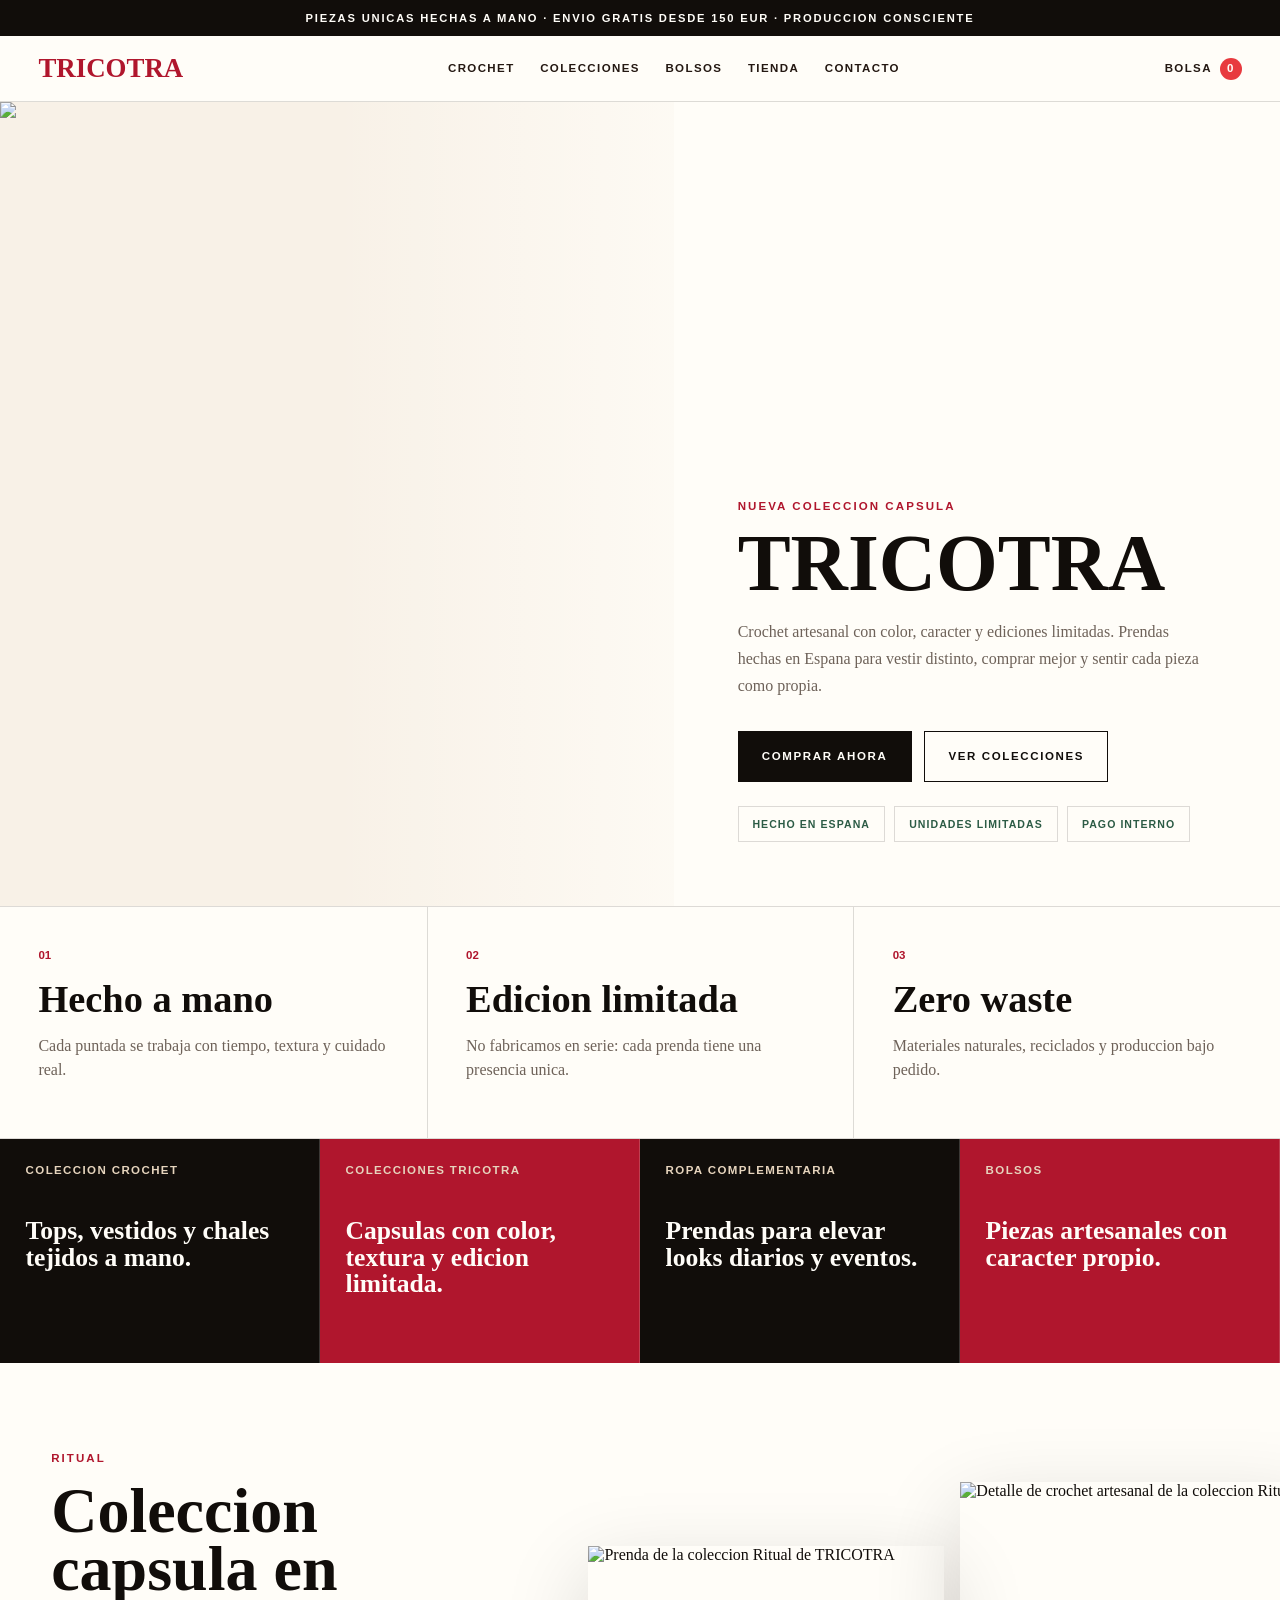
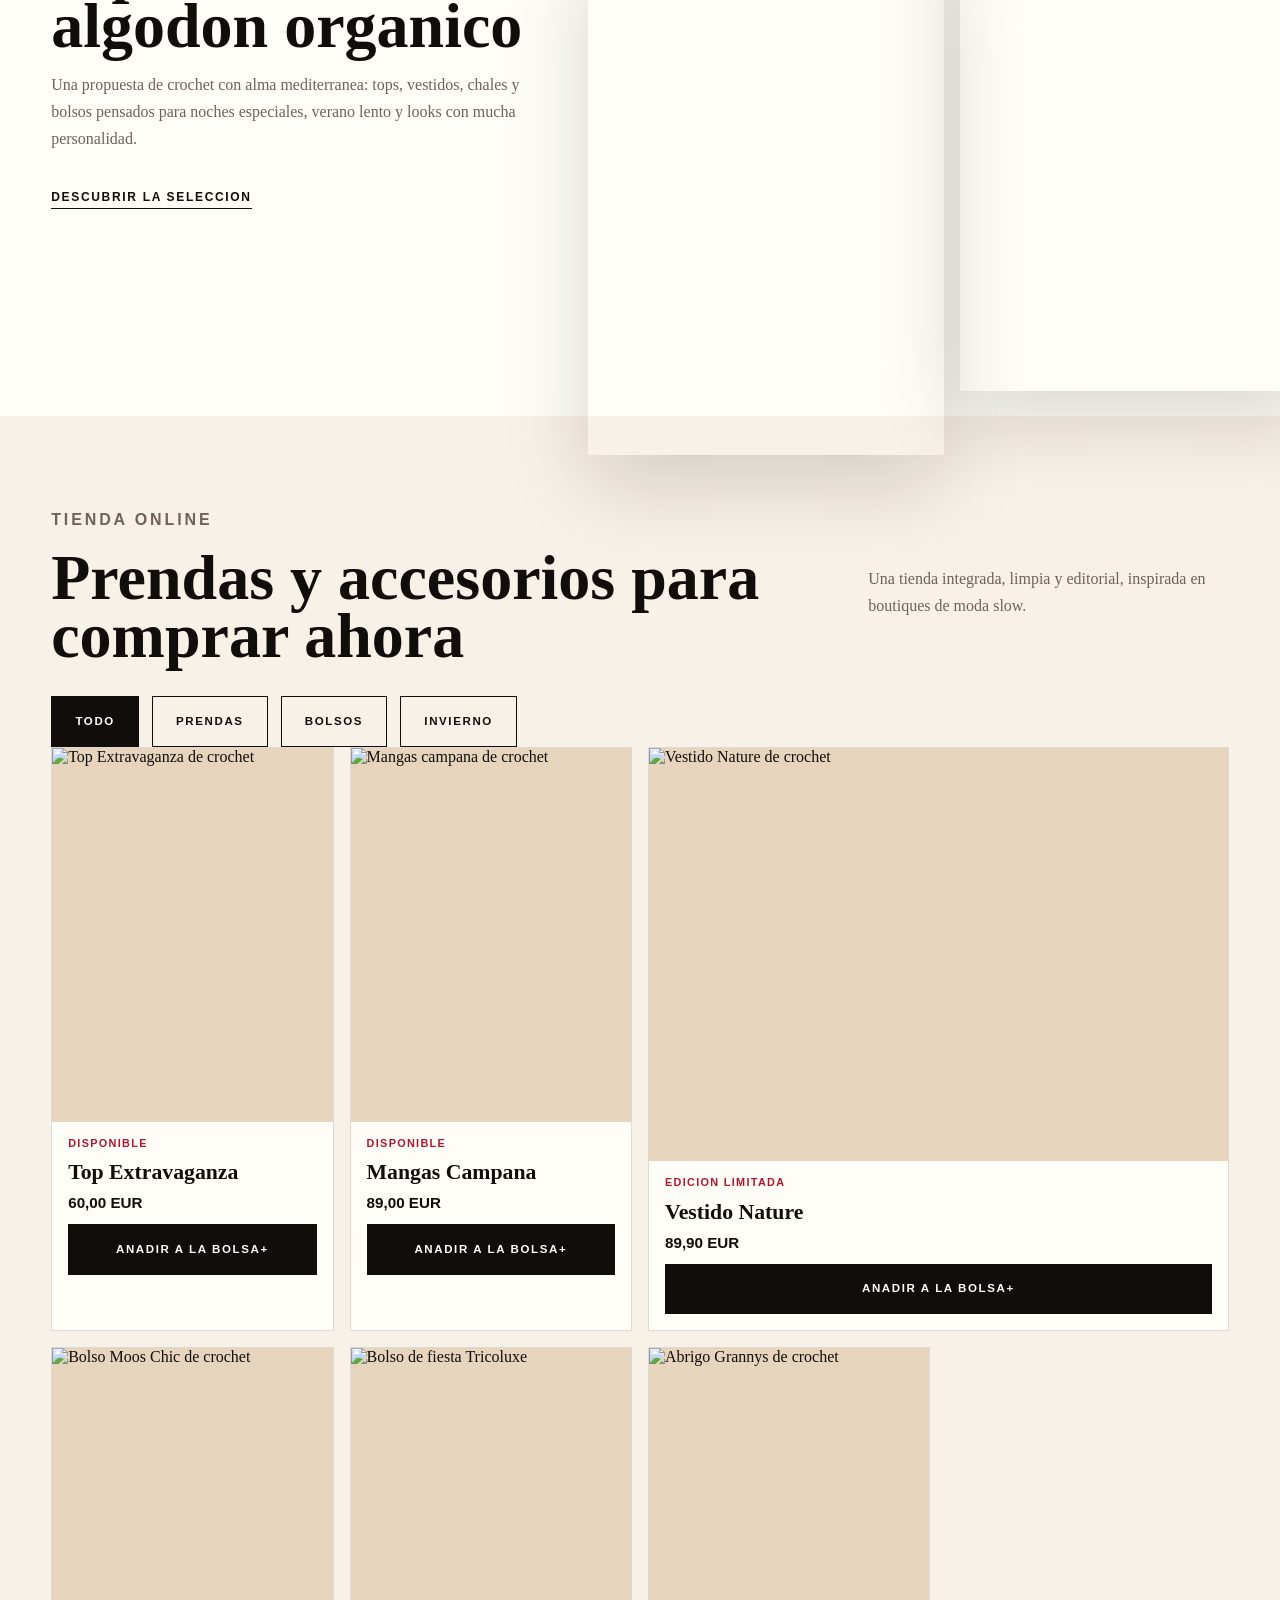
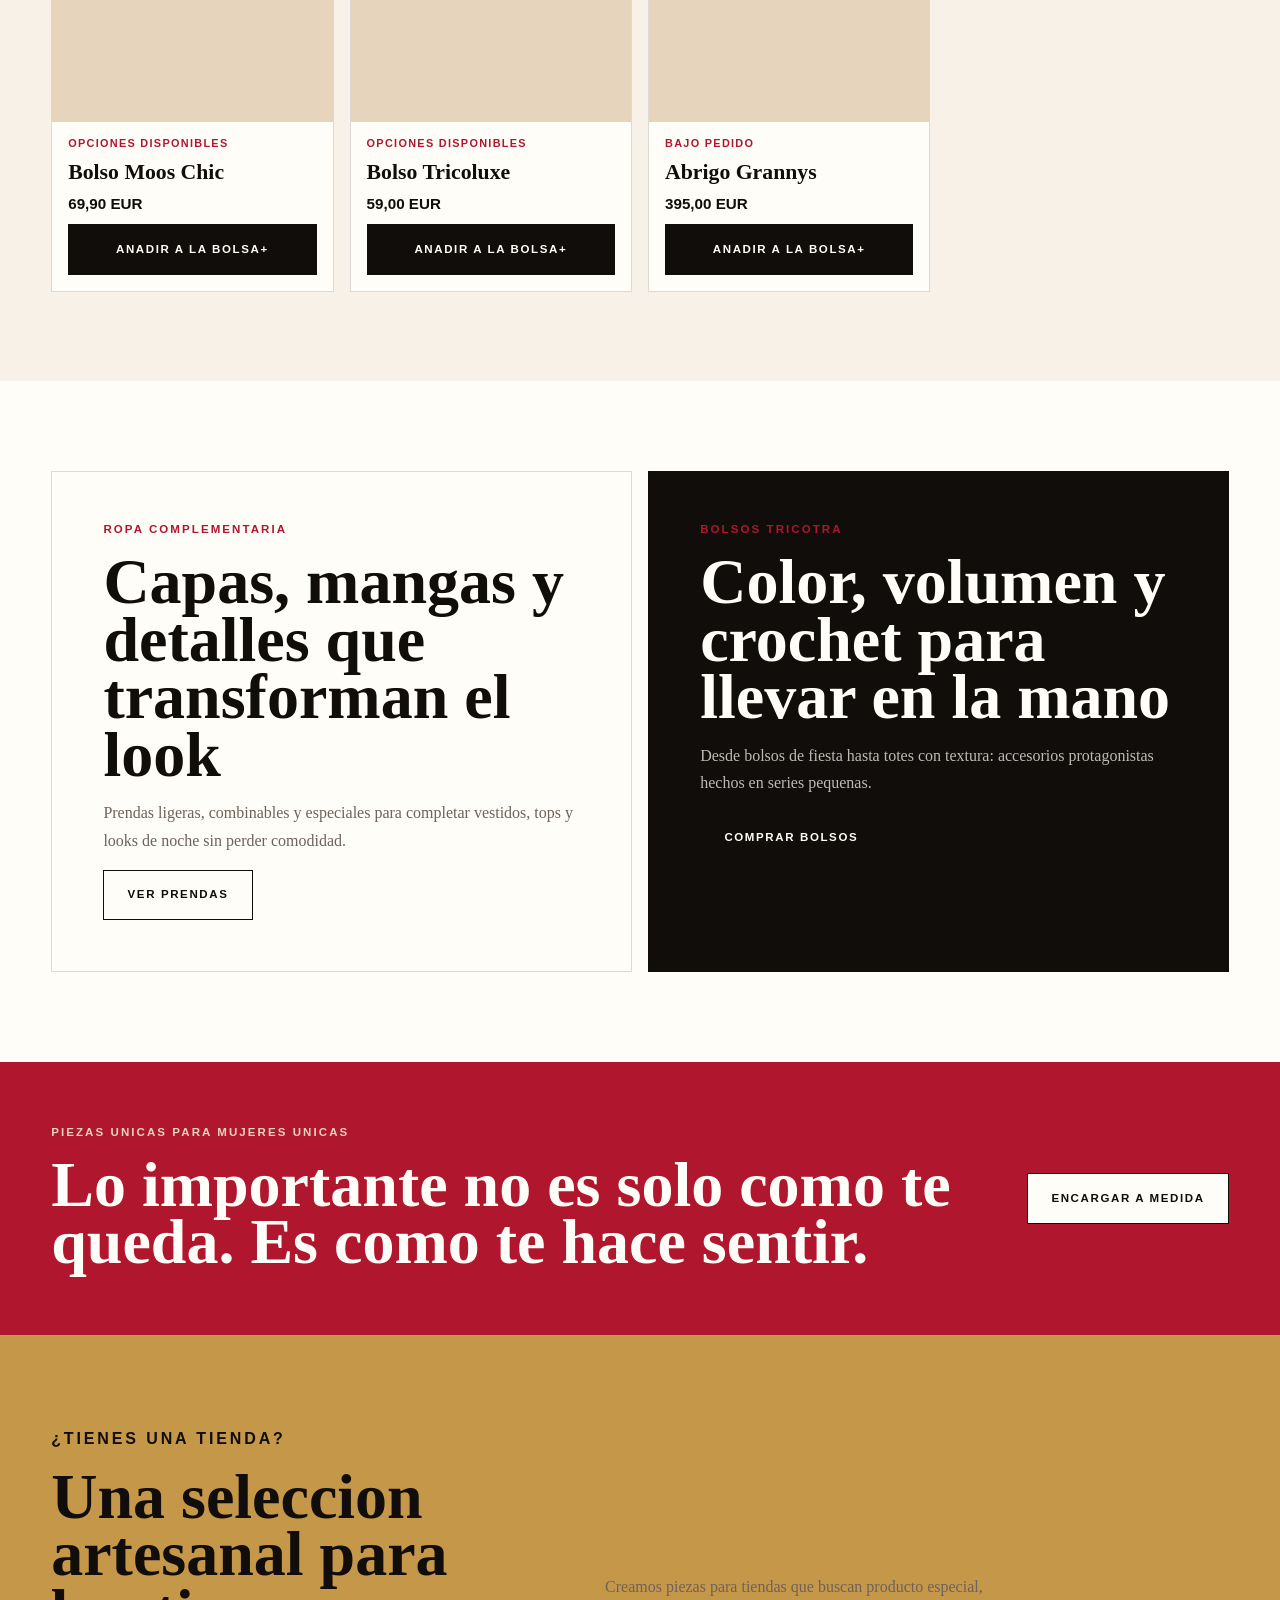
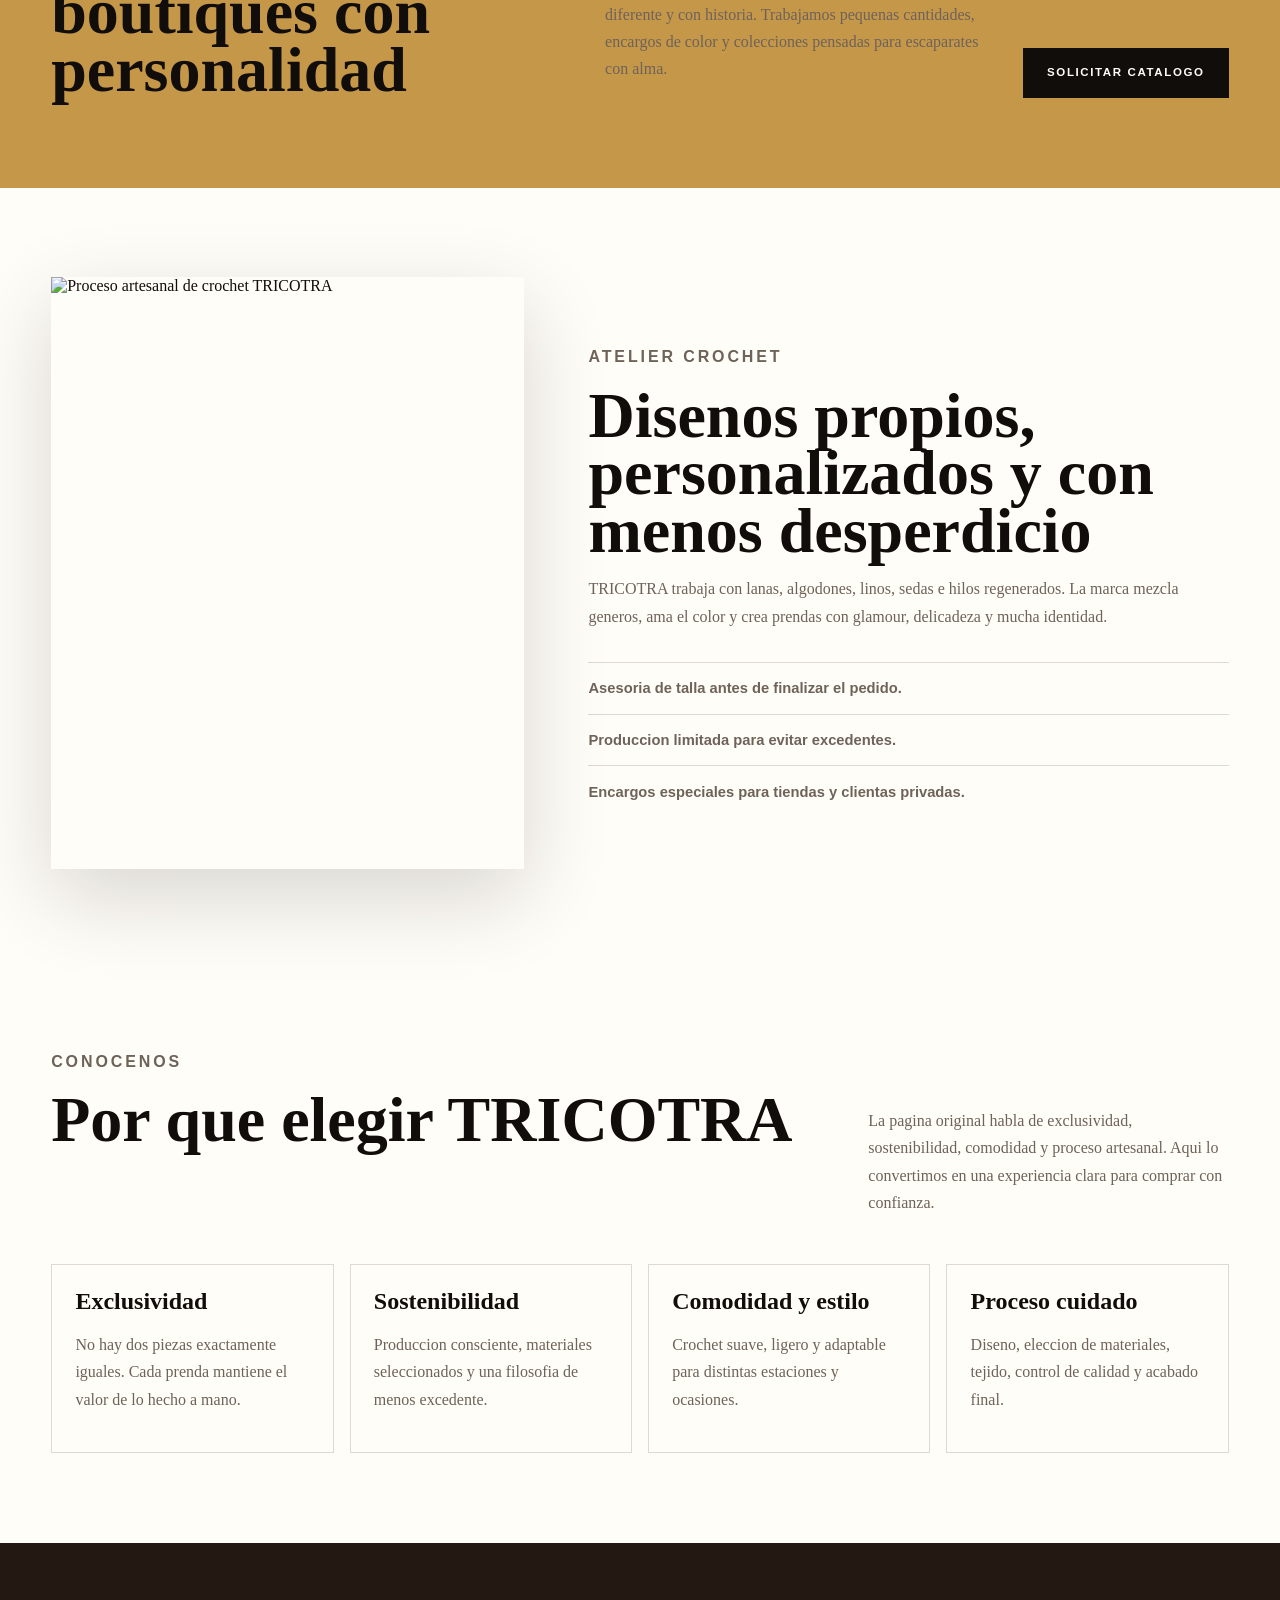
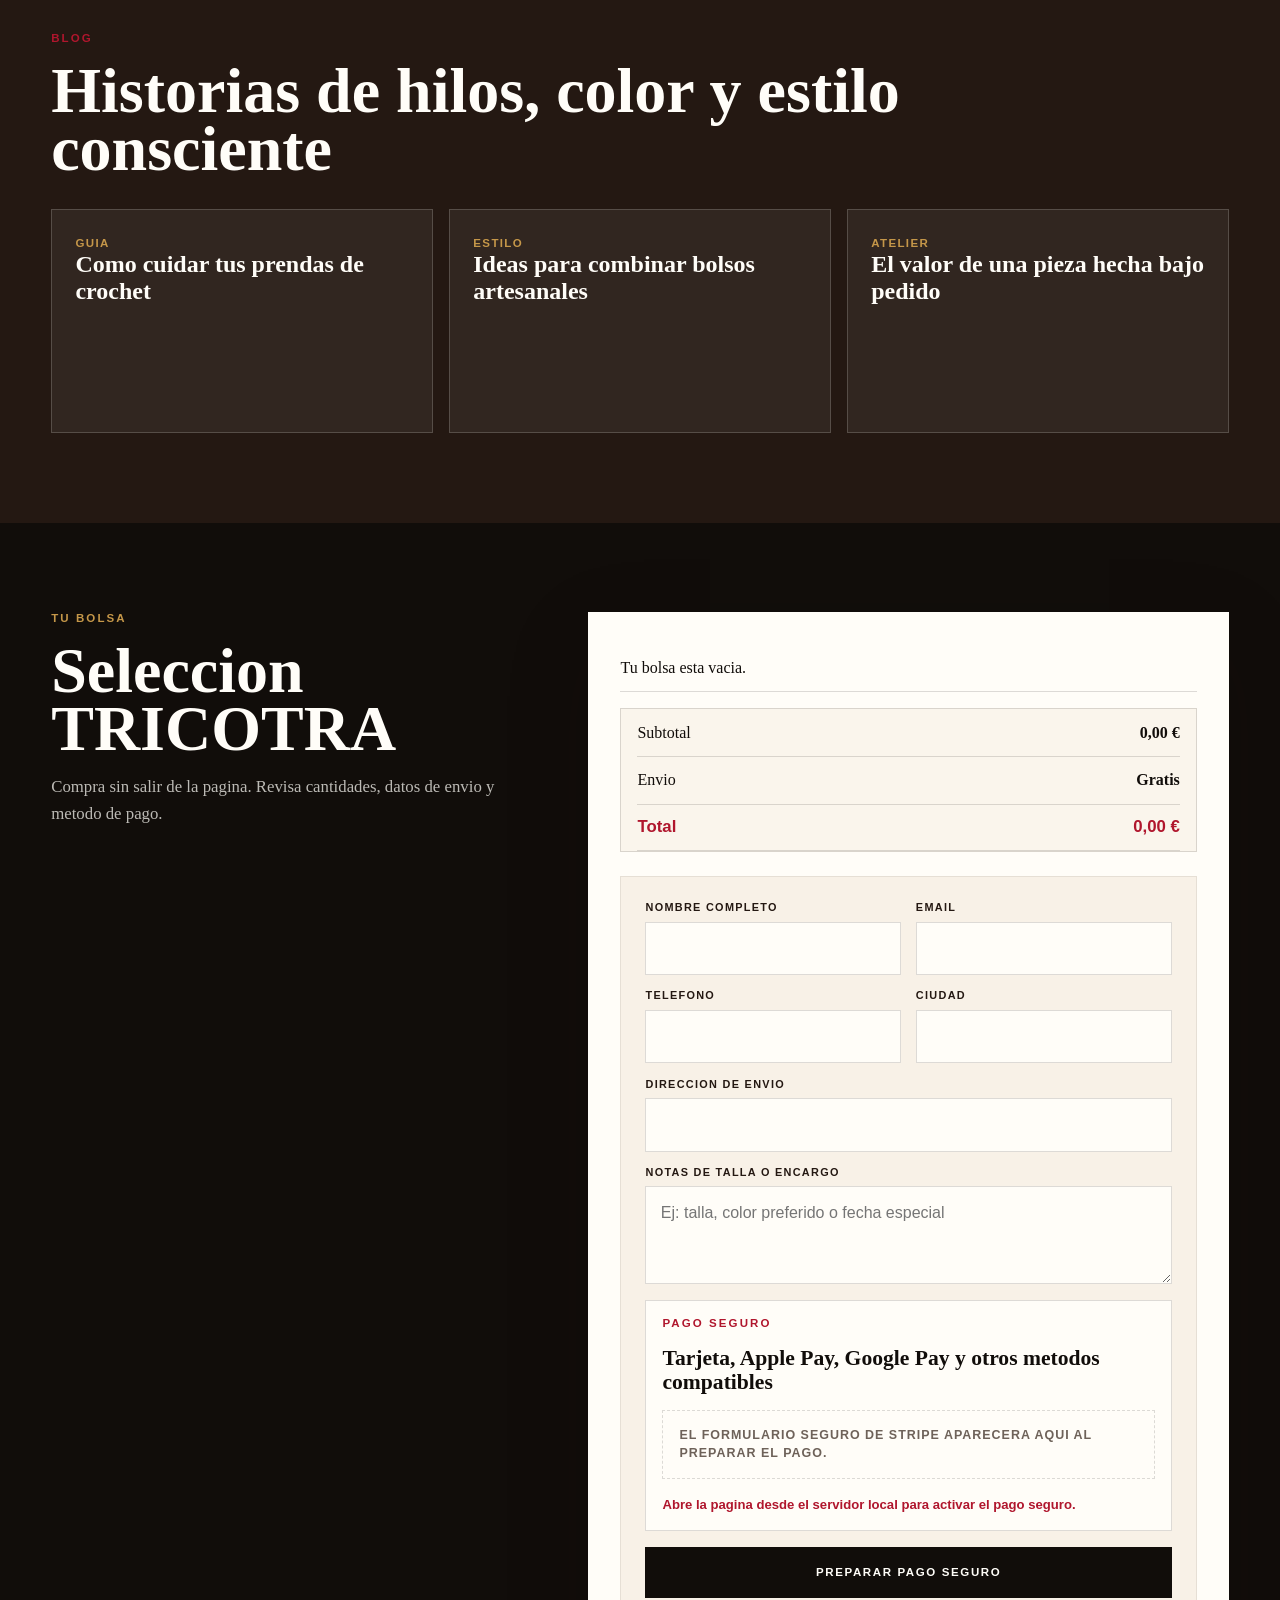
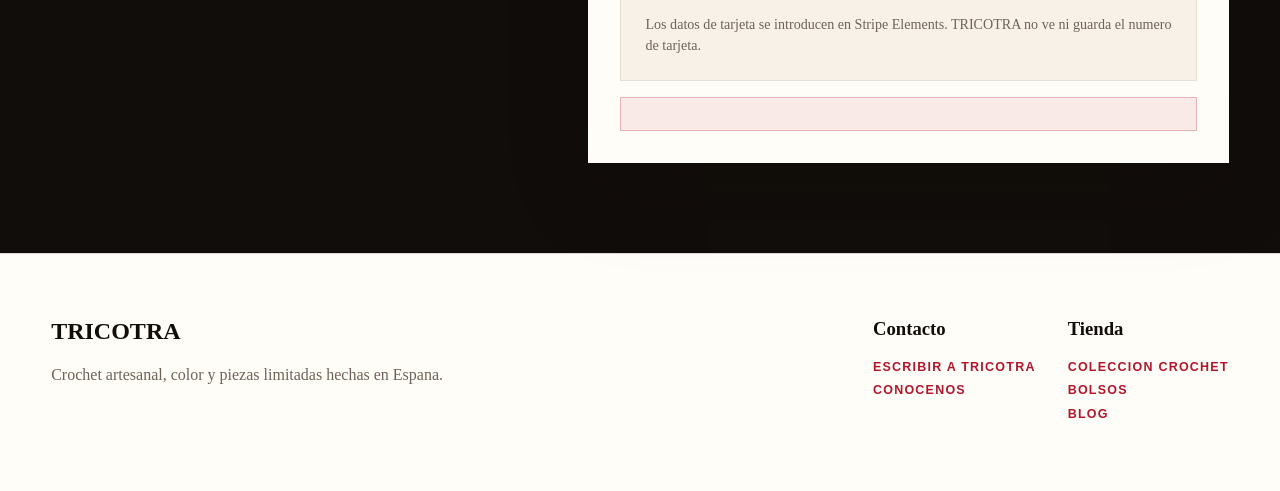
==== commit e10ba2a8: "Add files via upload" ====
--- a/index.html
+++ b/index.html
@@ -17,13 +17,13 @@
     <header class="site-header">
       <a class="brand" href="#inicio" aria-label="TRICOTRA inicio">TRICOTRA</a>
       <nav class="main-nav" aria-label="Principal">
-        <a href="#crochet">Crochet</a>
-        <a href="#colecciones">Colecciones</a>
-        <a href="#bolsos">Bolsos</a>
-        <a href="#tienda">Tienda</a>
-        <a href="#contacto">Contacto</a>
+        <a href="crochet.html">Crochet</a>
+        <a href="colecciones.html">Colecciones</a>
+        <a href="bolsos.html">Bolsos</a>
+        <a href="tienda.html">Tienda</a>
+        <a href="contacto.html">Contacto</a>
       </nav>
-      <a class="cart-link" href="#carrito" aria-label="Ver carrito">Bolsa <span id="cart-count">0</span></a>
+      <a class="cart-link" href="tienda.html#carrito" aria-label="Ver carrito">Bolsa <span id="cart-count">0</span></a>
     </header>
 
     <main id="inicio">
@@ -42,8 +42,8 @@
             distinto, comprar mejor y sentir cada pieza como propia.
           </p>
           <div class="hero-actions">
-            <a class="button primary" href="#tienda">Comprar ahora</a>
-            <a class="button ghost" href="#colecciones">Ver colecciones</a>
+            <a class="button primary" href="tienda.html">Comprar ahora</a>
+            <a class="button ghost" href="colecciones.html">Ver colecciones</a>
           </div>
           <div class="hero-badges" aria-label="Beneficios de compra">
             <span>Hecho en Espana</span>
@@ -72,19 +72,19 @@
       </section>
 
       <section class="category-strip" aria-label="Secciones principales de TRICOTRA">
-        <a href="#crochet">
+        <a href="crochet.html">
           <span>Coleccion Crochet</span>
           <strong>Tops, vestidos y chales tejidos a mano.</strong>
         </a>
-        <a href="#colecciones">
+        <a href="colecciones.html">
           <span>Colecciones TRICOTRA</span>
           <strong>Capsulas con color, textura y edicion limitada.</strong>
         </a>
-        <a href="#ropa-complementaria">
+        <a href="ropa-complementaria.html">
           <span>Ropa complementaria</span>
           <strong>Prendas para elevar looks diarios y eventos.</strong>
         </a>
-        <a href="#bolsos">
+        <a href="bolsos.html">
           <span>Bolsos</span>
           <strong>Piezas artesanales con caracter propio.</strong>
         </a>
@@ -99,7 +99,7 @@
               Una propuesta de crochet con alma mediterranea: tops, vestidos, chales y bolsos pensados
               para noches especiales, verano lento y looks con mucha personalidad.
             </p>
-            <a class="text-link" href="#tienda">Descubrir la seleccion</a>
+            <a class="text-link" href="tienda.html">Descubrir la seleccion</a>
           </div>
           <div class="lookbook">
           <img
@@ -135,6 +135,7 @@
                 src="https://www.tricotra.com/storage/images/image?remote=https%3A%2F%2Fwww.tricotra.com%2FWebRoot%2FStoreES4%2FShops%2F92527992%2F6693%2F834B%2F8470%2F87B5%2FCC08%2F0A0C%2F6D0B%2FF7D2%2F20240714-092830.jpg&shop=92527992&width=700&height=920"
                 alt="Top Extravaganza de crochet"
               >
+              <img class="hover-image" src="https://www.tricotra.com/storage/images/RITUAL%20TOP%20GRANNYS.jpg?hash=68a74c342da0a5cbb70fb6a5c490cdcd8ee573ca&shop=92527992&width=700&height=920" alt="">
             </div>
             <div class="product-info">
               <p>Disponible</p>
@@ -150,6 +151,7 @@
                 src="https://www.tricotra.com/storage/images/image?remote=https%3A%2F%2Fwww.tricotra.com%2FWebRoot%2FStoreES4%2FShops%2F92527992%2F66B0%2F63A7%2FA1CB%2FC455%2FA67D%2F0A0C%2F6D0B%2F05D7%2F20240705-134338.jpg&shop=92527992&width=700&height=920"
                 alt="Mangas campana de crochet"
               >
+              <img class="hover-image" src="https://www.tricotra.com/storage/images/RITUAL%20CHAQUETA%20Y%20TOP.jpg?hash=4ea0c6b891341ab01fb359b751f61ba0edf10008&shop=92527992&width=700&height=920" alt="">
             </div>
             <div class="product-info">
               <p>Disponible</p>
@@ -165,6 +167,7 @@
                 src="https://www.tricotra.com/storage/images/VESTIDO%20top%20crochet.jpg?hash=398ddac88aaffba0013591b5013467d4c1ff534e&shop=92527992&width=900&height=1160"
                 alt="Vestido Nature de crochet"
               >
+              <img class="hover-image" src="https://www.tricotra.com/storage/images/CHAL%20SALMON%20NATURE.jpg?hash=b71bfeeff76f19189370221b1a812db7c178a5d0&shop=92527992&width=900&height=1160" alt="">
             </div>
             <div class="product-info">
               <p>Edicion limitada</p>
@@ -180,6 +183,7 @@
                 src="https://www.tricotra.com/storage/images/image?remote=https%3A%2F%2Fwww.tricotra.com%2FWebRoot%2FStoreES4%2FShops%2F92527992%2F679C%2FC64A%2FAA54%2FE692%2F1279%2F0A0C%2F6D0B%2FB70D%2F20250110-130250.jpg&shop=92527992&width=700&height=920"
                 alt="Bolso Moos Chic de crochet"
               >
+              <img class="hover-image" src="https://www.tricotra.com/storage/images/bloom.jpg?hash=5c795fa3c8e1f0f8db7d38d64d854e48f0e4591f&shop=92527992&width=700&height=920" alt="">
             </div>
             <div class="product-info">
               <p>Opciones disponibles</p>
@@ -195,6 +199,7 @@
                 src="https://www.tricotra.com/storage/images/image?remote=https%3A%2F%2Fwww.tricotra.com%2FWebRoot%2FStoreES4%2FShops%2F92527992%2F6737%2FE79A%2FFDCE%2F590E%2F88EE%2F0A0C%2F6D0B%2F6C1E%2FIMG-20241116-WA0008.jpg&shop=92527992&width=700&height=920"
                 alt="Bolso de fiesta Tricoluxe"
               >
+              <img class="hover-image" src="https://www.tricotra.com/storage/images/bolso%20ritual%20crudo.jpg?hash=9a2ec4ada7fbba4d259b3e59c9729697e52fc8cd&shop=92527992&width=700&height=920" alt="">
             </div>
             <div class="product-info">
               <p>Opciones disponibles</p>
@@ -210,6 +215,7 @@
                 src="https://www.tricotra.com/storage/images/image?remote=https%3A%2F%2Fwww.tricotra.com%2FWebRoot%2FStoreES4%2FShops%2F92527992%2F6747%2FE837%2FFC52%2FD942%2F9F38%2F0A0C%2F6D0B%2FBA32%2F20241127-175529.jpg&shop=92527992&width=700&height=920"
                 alt="Abrigo Grannys de crochet"
               >
+              <img class="hover-image" src="https://www.tricotra.com/storage/images/20241127_175529.jpg?hash=ede3f8c003893f8a8f167c032fa80a0aed100d52&shop=92527992&width=700&height=920" alt="">
             </div>
             <div class="product-info">
               <p>Bajo pedido</p>
@@ -226,13 +232,13 @@
           <p class="section-kicker">Ropa complementaria</p>
           <h2>Capas, mangas y detalles que transforman el look</h2>
           <p>Prendas ligeras, combinables y especiales para completar vestidos, tops y looks de noche sin perder comodidad.</p>
-          <a class="button ghost" href="#tienda">Ver prendas</a>
+          <a class="button ghost" href="tienda.html">Ver prendas</a>
         </article>
         <article id="bolsos">
           <p class="section-kicker">Bolsos TRICOTRA</p>
           <h2>Color, volumen y crochet para llevar en la mano</h2>
           <p>Desde bolsos de fiesta hasta totes con textura: accesorios protagonistas hechos en series pequenas.</p>
-          <a class="button primary" href="#tienda">Comprar bolsos</a>
+          <a class="button primary" href="tienda.html">Comprar bolsos</a>
         </article>
       </section>
 
@@ -241,7 +247,7 @@
           <p class="eyebrow">Piezas unicas para mujeres unicas</p>
           <h2>Lo importante no es solo como te queda. Es como te hace sentir.</h2>
         </div>
-        <a class="button primary" href="#contacto">Encargar a medida</a>
+        <a class="button primary" href="contacto.html">Encargar a medida</a>
       </section>
 
       <section class="wholesale-section" id="tiendas">
@@ -253,7 +259,7 @@
           Creamos piezas para tiendas que buscan producto especial, diferente y con historia. Trabajamos pequenas
           cantidades, encargos de color y colecciones pensadas para escaparates con alma.
         </p>
-        <a class="button primary" href="#contacto">Solicitar catalogo</a>
+        <a class="button primary" href="contacto.html">Solicitar catalogo</a>
       </section>
 
       <section class="atelier" id="atelier">
@@ -397,14 +403,14 @@
       </div>
       <div>
         <h3>Contacto</h3>
-        <a href="#contacto">Escribir a TRICOTRA</a>
-        <a href="#conocenos">Conocenos</a>
+        <a href="contacto.html">Escribir a TRICOTRA</a>
+        <a href="conocenos.html">Conocenos</a>
       </div>
       <div>
         <h3>Tienda</h3>
-        <a href="#crochet">Coleccion crochet</a>
-        <a href="#bolsos">Bolsos</a>
-        <a href="#blog">Blog</a>
+        <a href="crochet.html">Coleccion crochet</a>
+        <a href="bolsos.html">Bolsos</a>
+        <a href="blog.html">Blog</a>
       </div>
     </footer>
 
--- a/styles.css
+++ b/styles.css
@@ -124,6 +124,14 @@
   width: 1.35rem;
 }
 
+.cart-link,
+.button,
+.product-info button,
+.filter,
+.quantity-controls button {
+  -webkit-tap-highlight-color: transparent;
+}
+
 .hero {
   background: var(--paper);
   display: grid;
@@ -134,7 +142,13 @@
 .hero-media {
   background: var(--ivory);
   min-height: 42rem;
+  overflow: hidden;
   position: relative;
+}
+
+.hero-media img {
+  color: transparent;
+  font-size: 0;
 }
 
 .hero-media::after {
@@ -242,6 +256,9 @@
   color: var(--olive);
   font: 900 0.66rem/1 "Trebuchet MS", sans-serif;
   letter-spacing: 0.1em;
+  line-height: 1.15;
+  min-width: 0;
+  overflow-wrap: anywhere;
   padding: 0.7rem 0.86rem;
   text-transform: uppercase;
 }
@@ -414,14 +431,110 @@
   aspect-ratio: 3 / 4;
   background: var(--sand);
   overflow: hidden;
+  position: relative;
 }
 
 .product-card img {
+  inset: 0;
+  position: absolute;
   transition: transform 620ms ease;
+}
+
+.product-card .hover-image {
+  opacity: 0;
+  transform: scale(1.04);
+  transition: opacity 420ms ease, transform 620ms ease;
 }
 
 .product-card:hover img {
   transform: scale(1.05);
+}
+
+.product-card:hover .hover-image {
+  opacity: 1;
+  transform: scale(1);
+}
+
+.page-hero {
+  align-items: end;
+  background: var(--ink);
+  color: var(--paper);
+  display: grid;
+  min-height: 58vh;
+  overflow: hidden;
+  position: relative;
+}
+
+.page-hero img {
+  inset: 0;
+  opacity: 0.58;
+  position: absolute;
+}
+
+.page-hero::after {
+  background: linear-gradient(180deg, transparent 20%, rgba(17, 13, 10, 0.86));
+  content: "";
+  inset: 0;
+  position: absolute;
+}
+
+.page-hero > div {
+  max-width: 58rem;
+  padding: clamp(2rem, 6vw, 5rem);
+  position: relative;
+  z-index: 1;
+}
+
+.page-hero h1 {
+  font-size: clamp(3.4rem, 10vw, 8rem);
+  line-height: 0.86;
+  margin: 0;
+}
+
+.page-hero p {
+  color: rgba(255, 253, 248, 0.78);
+  font-size: clamp(1.05rem, 2vw, 1.35rem);
+  line-height: 1.65;
+  max-width: 42rem;
+}
+
+.page-section {
+  padding: clamp(4rem, 7vw, 7rem) clamp(1rem, 4vw, 4rem);
+}
+
+.editorial-grid {
+  display: grid;
+  gap: 1rem;
+  grid-template-columns: repeat(3, minmax(0, 1fr));
+}
+
+.editorial-card {
+  border: 1px solid var(--line);
+  min-height: 22rem;
+  padding: clamp(1.25rem, 3vw, 2.5rem);
+}
+
+.editorial-card.dark {
+  background: var(--ink);
+  color: var(--paper);
+}
+
+.editorial-card.red {
+  background: var(--cherry);
+  color: var(--paper);
+}
+
+.editorial-card h2,
+.editorial-card h3 {
+  font-size: clamp(2rem, 4vw, 4.2rem);
+  line-height: 0.92;
+  margin: 0 0 1rem;
+}
+
+.editorial-card p {
+  color: inherit;
+  line-height: 1.65;
+  opacity: 0.78;
 }
 
 .feature-product {
@@ -459,6 +572,10 @@
 .product-info button {
   margin-top: 0.2rem;
   width: 100%;
+}
+
+.product-info button::after {
+  content: " +";
 }
 
 .brand-sections {
@@ -611,6 +728,13 @@
   padding: clamp(1rem, 3vw, 2rem);
 }
 
+.cart-summary {
+  background: rgba(230, 212, 189, 0.22);
+  border: 1px solid var(--line);
+  margin-top: 1rem;
+  padding: 0 1rem;
+}
+
 .cart-box ul {
   display: grid;
   gap: 0.8rem;
@@ -660,6 +784,7 @@
 
 .checkout-form {
   background: var(--ivory);
+  border: 1px solid rgba(17, 13, 10, 0.08);
   display: grid;
   gap: 1rem;
   margin-top: 1.5rem;
@@ -692,6 +817,10 @@
   width: 100%;
 }
 
+.checkout-form input {
+  min-height: 3.35rem;
+}
+
 .checkout-form input:focus,
 .checkout-form textarea:focus {
   border-color: var(--cherry);
@@ -817,8 +946,35 @@
 }
 
 @media (max-width: 920px) {
+  body::before {
+    background-size: 48px 48px;
+  }
+
+  .announcement {
+    font-size: 0.62rem;
+    letter-spacing: 0.08em;
+    padding: 0.6rem 1rem;
+  }
+
   .site-header {
+    align-items: start;
     grid-template-columns: 1fr auto;
+    padding: 0.95rem 1rem 0.8rem;
+  }
+
+  .brand {
+    font-size: 1.65rem;
+    line-height: 1;
+  }
+
+  .cart-link {
+    align-items: center;
+    background: var(--ink);
+    color: var(--paper);
+    display: inline-flex;
+    gap: 0.25rem;
+    min-height: 2.3rem;
+    padding: 0 0.72rem;
   }
 
   .main-nav {
@@ -826,7 +982,18 @@
     justify-content: flex-start;
     max-width: 100%;
     overflow-x: auto;
-    padding-bottom: 0.3rem;
+    padding: 0.15rem 0 0.35rem;
+    scrollbar-width: none;
+  }
+
+  .main-nav::-webkit-scrollbar {
+    display: none;
+  }
+
+  .main-nav a {
+    border: 1px solid var(--line);
+    flex: 0 0 auto;
+    padding: 0.7rem 0.9rem;
   }
 
   .hero,
@@ -839,12 +1006,45 @@
     grid-template-columns: 1fr;
   }
 
+  .hero {
+    background: linear-gradient(180deg, var(--paper) 0 60%, var(--ivory) 60% 100%);
+    display: block;
+    min-height: auto;
+    padding-bottom: 2.5rem;
+  }
+
   .hero-media {
-    min-height: 30rem;
+    height: min(56vh, 34rem);
+    min-height: 28rem;
   }
 
   .hero-media::after {
-    background: linear-gradient(180deg, transparent 62%, rgba(255, 253, 248, 0.88));
+    background:
+      linear-gradient(180deg, transparent 52%, rgba(255, 253, 248, 0.94)),
+      linear-gradient(90deg, rgba(17, 13, 10, 0.08), transparent 45%);
+  }
+
+  .hero-copy {
+    background: var(--paper);
+    border: 1px solid var(--line);
+    box-shadow: 0 24px 60px rgba(17, 13, 10, 0.14);
+    margin: -5.25rem 1rem 0;
+    padding: clamp(1.35rem, 4vw, 2.4rem);
+    position: relative;
+    z-index: 2;
+  }
+
+  .hero h1 {
+    font-size: clamp(3.2rem, 11vw, 5.8rem);
+  }
+
+  .hero-actions .button {
+    min-height: 3.55rem;
+  }
+
+  .hero-badges {
+    border-top: 1px solid var(--line);
+    padding-top: 1rem;
   }
 
   .quick-shop,
@@ -856,6 +1056,14 @@
     grid-template-columns: repeat(2, minmax(0, 1fr));
   }
 
+  .quick-shop {
+    background: var(--paper);
+  }
+
+  .quick-shop article {
+    min-height: 10.5rem;
+  }
+
   .quick-shop article + article {
     border-left: 0;
     border-top: 1px solid var(--line);
@@ -865,6 +1073,59 @@
     grid-column: span 2;
   }
 
+  .collection-feature,
+  .shop-section,
+  .atelier,
+  .cart-panel,
+  .brand-sections,
+  .trust-section,
+  .journal-section,
+  .wholesale-section {
+    padding: clamp(3rem, 7vw, 5rem) 1rem;
+  }
+
+  .shop-heading {
+    margin-bottom: 1.4rem;
+  }
+
+  .filters {
+    flex-wrap: nowrap;
+    margin: 1.4rem -1rem 1.5rem;
+    overflow-x: auto;
+    padding: 0 1rem 0.2rem;
+    scrollbar-width: none;
+  }
+
+  .filters::-webkit-scrollbar {
+    display: none;
+  }
+
+  .filter {
+    flex: 0 0 auto;
+    min-width: 7rem;
+  }
+
+  .product-card {
+    box-shadow: 0 18px 44px rgba(17, 13, 10, 0.08);
+  }
+
+  .cart-panel {
+    gap: 1.25rem;
+  }
+
+  .cart-box {
+    box-shadow: 0 24px 70px rgba(0, 0, 0, 0.24);
+    padding: 1rem;
+  }
+
+  .page-hero {
+    min-height: 54vh;
+  }
+
+  .editorial-grid {
+    grid-template-columns: 1fr 1fr;
+  }
+
   .editorial-band {
     align-items: flex-start;
     flex-direction: column;
@@ -873,22 +1134,41 @@
 
 @media (max-width: 620px) {
   .announcement {
-    font-size: 0.56rem;
+    font-size: 0.52rem;
     letter-spacing: 0;
-  }
-
-  .hero {
-    min-height: auto;
+    white-space: normal;
+  }
+
+  .site-header {
+    gap: 0.75rem;
+  }
+
+  .main-nav {
+    gap: 0.45rem;
+  }
+
+  .main-nav a {
+    font-size: 0.62rem;
+    padding: 0.62rem 0.74rem;
+  }
+
+  .hero-media {
+    height: 48vh;
+    min-height: 22rem;
+  }
+
+  .hero-media img {
+    object-position: 44% center;
   }
 
   .hero-copy {
-    max-width: 100vw;
-    padding: 1.5rem 1rem 2rem;
-    width: 100%;
+    margin: -3.5rem 0.75rem 0;
+    padding: 1.2rem;
   }
 
   .hero h1 {
-    font-size: 2.25rem;
+    font-size: clamp(2.65rem, 13.5vw, 3.6rem);
+    line-height: 0.9;
   }
 
   .hero p:not(.eyebrow) {
@@ -899,12 +1179,14 @@
 
   .hero-actions .button {
     flex: 1 1 100%;
-    max-width: 20rem;
-    width: calc(100vw - 2rem);
+    max-width: none;
+    width: 100%;
   }
 
   .hero-badges span {
-    flex: 0 1 9.5rem;
+    flex: 1 1 100%;
+    font-size: 0.6rem;
+    padding-inline: 0.55rem;
     text-align: center;
   }
 
@@ -930,4 +1212,92 @@
   .lookbook img:first-child {
     margin-top: 0;
   }
-}
+
+  .feature-text h2,
+  .shop-heading h2,
+  .editorial-band h2,
+  .atelier-copy h2,
+  .cart-panel h2,
+  .brand-sections h2,
+  .wholesale-section h2,
+  .journal-section h2 {
+    font-size: clamp(2.25rem, 12vw, 3.6rem);
+  }
+
+  .category-strip a {
+    min-height: 10rem;
+  }
+
+  .category-strip span {
+    margin-bottom: 1.5rem;
+  }
+
+  .product-card {
+    border-color: rgba(17, 13, 10, 0.1);
+  }
+
+  .product-media {
+    aspect-ratio: 4 / 5;
+  }
+
+  .product-info {
+    gap: 0.78rem;
+    padding: 1.05rem;
+  }
+
+  .product-info button,
+  .checkout-form .button {
+    min-height: 3.65rem;
+  }
+
+  .cart-box li,
+  .cart-summary > div {
+    align-items: flex-start;
+    gap: 0.85rem;
+  }
+
+  .cart-item {
+    display: grid;
+  }
+
+  .quantity-controls {
+    justify-content: flex-start;
+  }
+
+  .quantity-controls button {
+    min-height: 2.45rem;
+    min-width: 2.45rem;
+  }
+
+  .secure-payment {
+    padding: 0.9rem;
+  }
+
+  .payment-element {
+    padding: 0.8rem;
+  }
+
+  .site-footer {
+    grid-template-columns: 1fr;
+  }
+
+  .page-hero {
+    min-height: 50vh;
+  }
+
+  .page-hero > div {
+    padding: 2rem 1rem;
+  }
+
+  .page-section {
+    padding: 3rem 1rem;
+  }
+
+  .editorial-grid {
+    grid-template-columns: 1fr;
+  }
+
+  .editorial-card {
+    min-height: 17rem;
+  }
+}
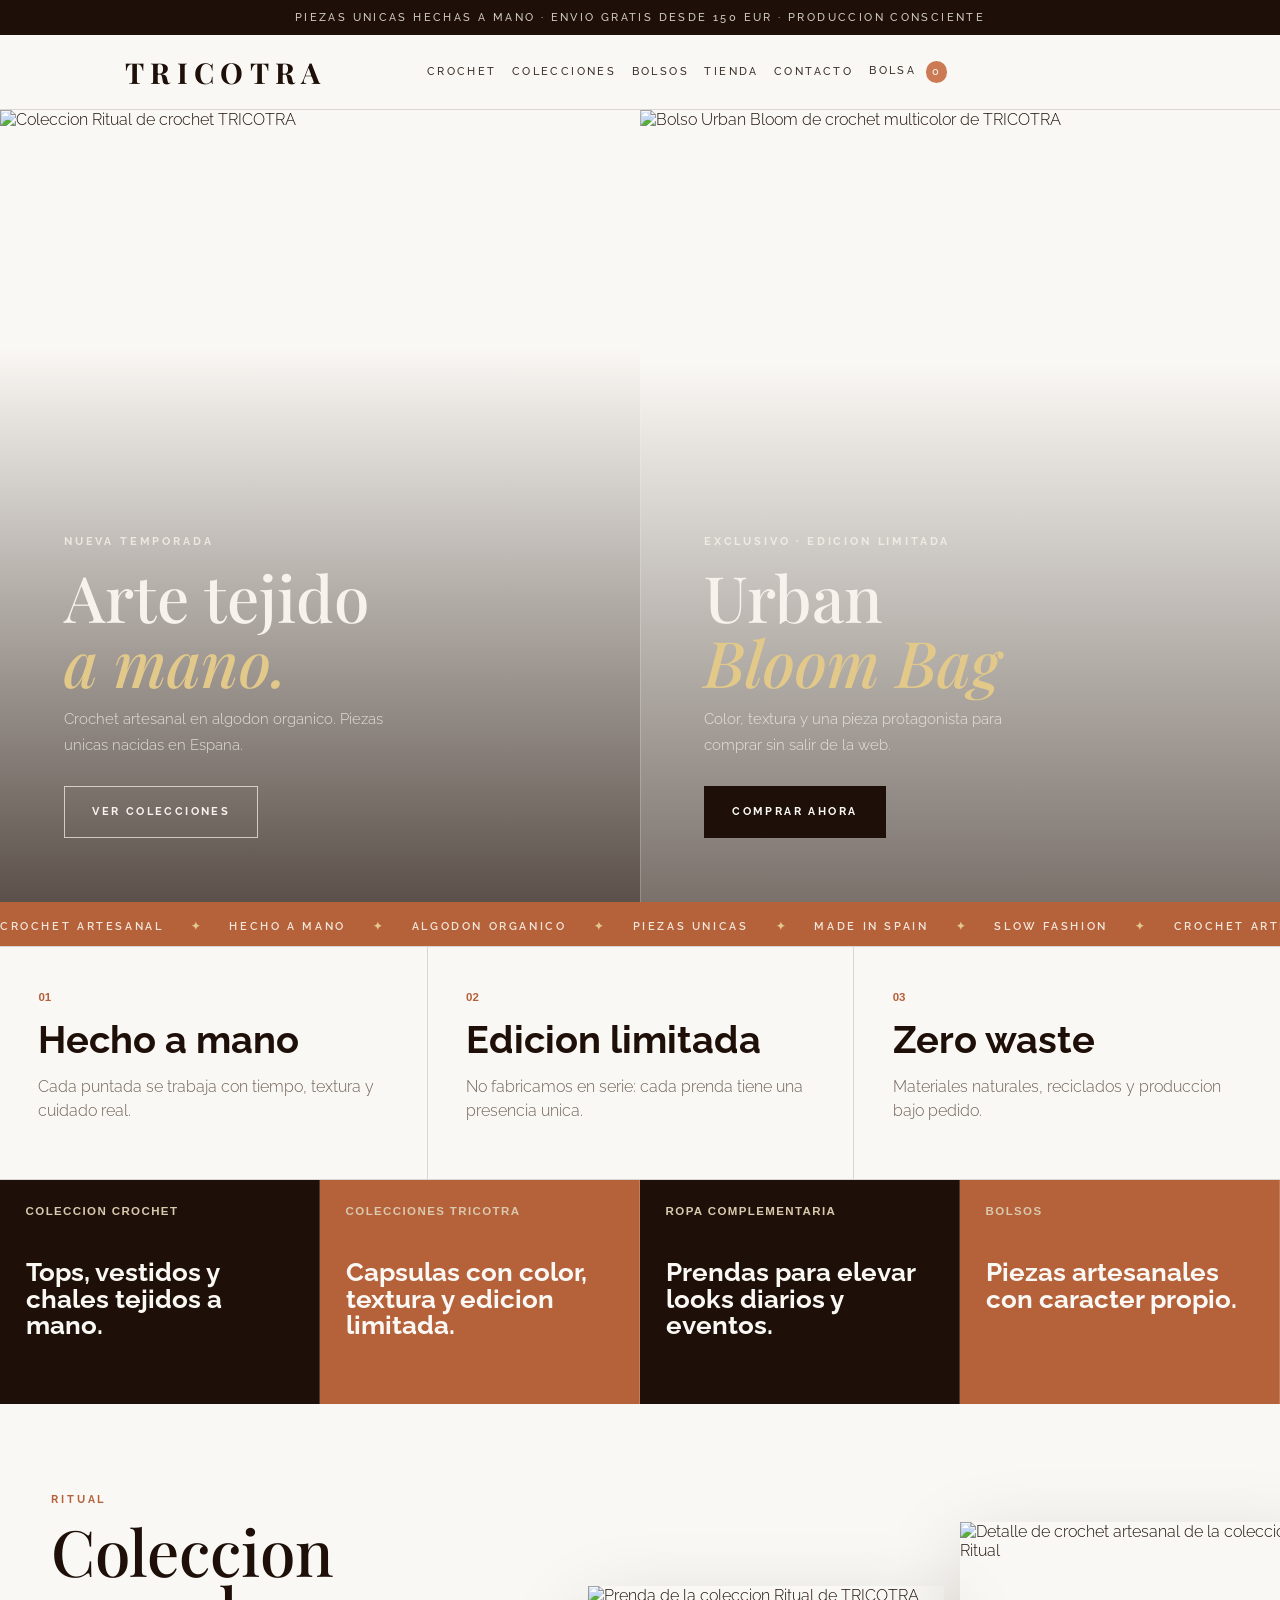
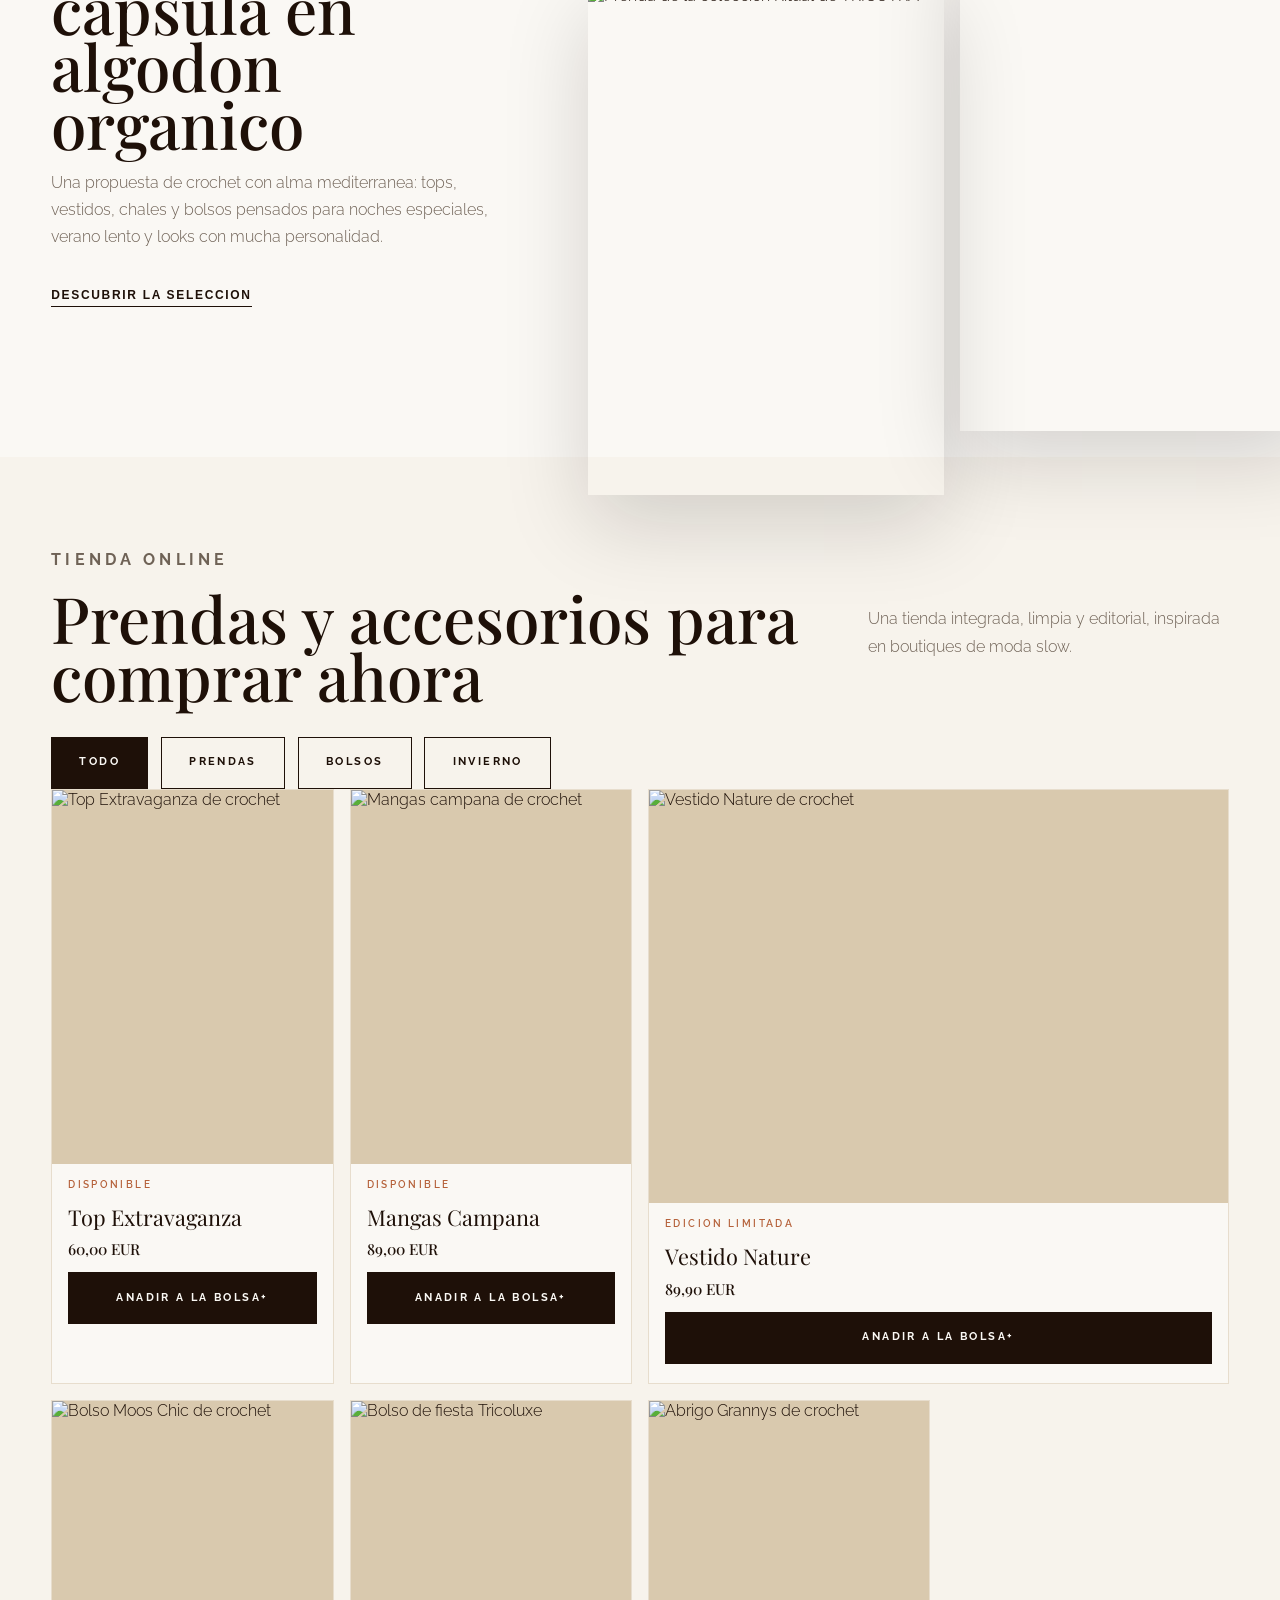
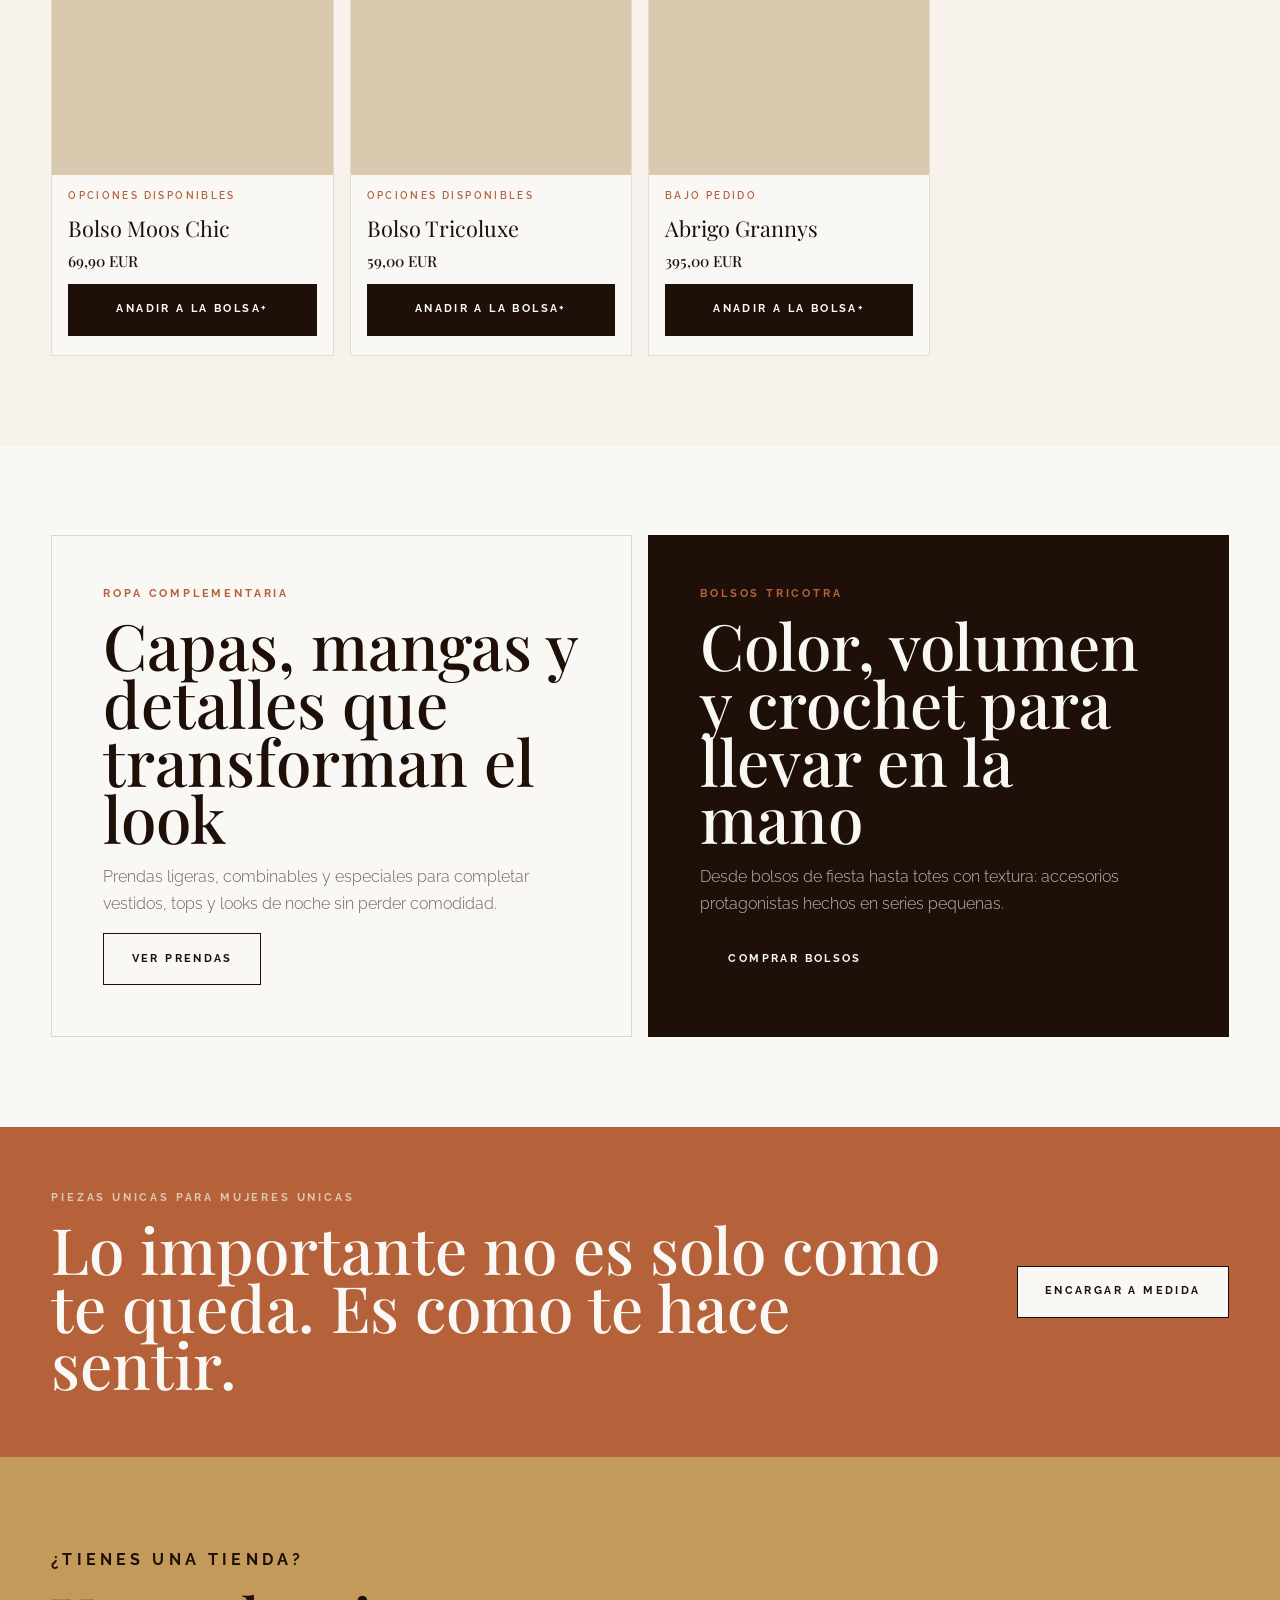
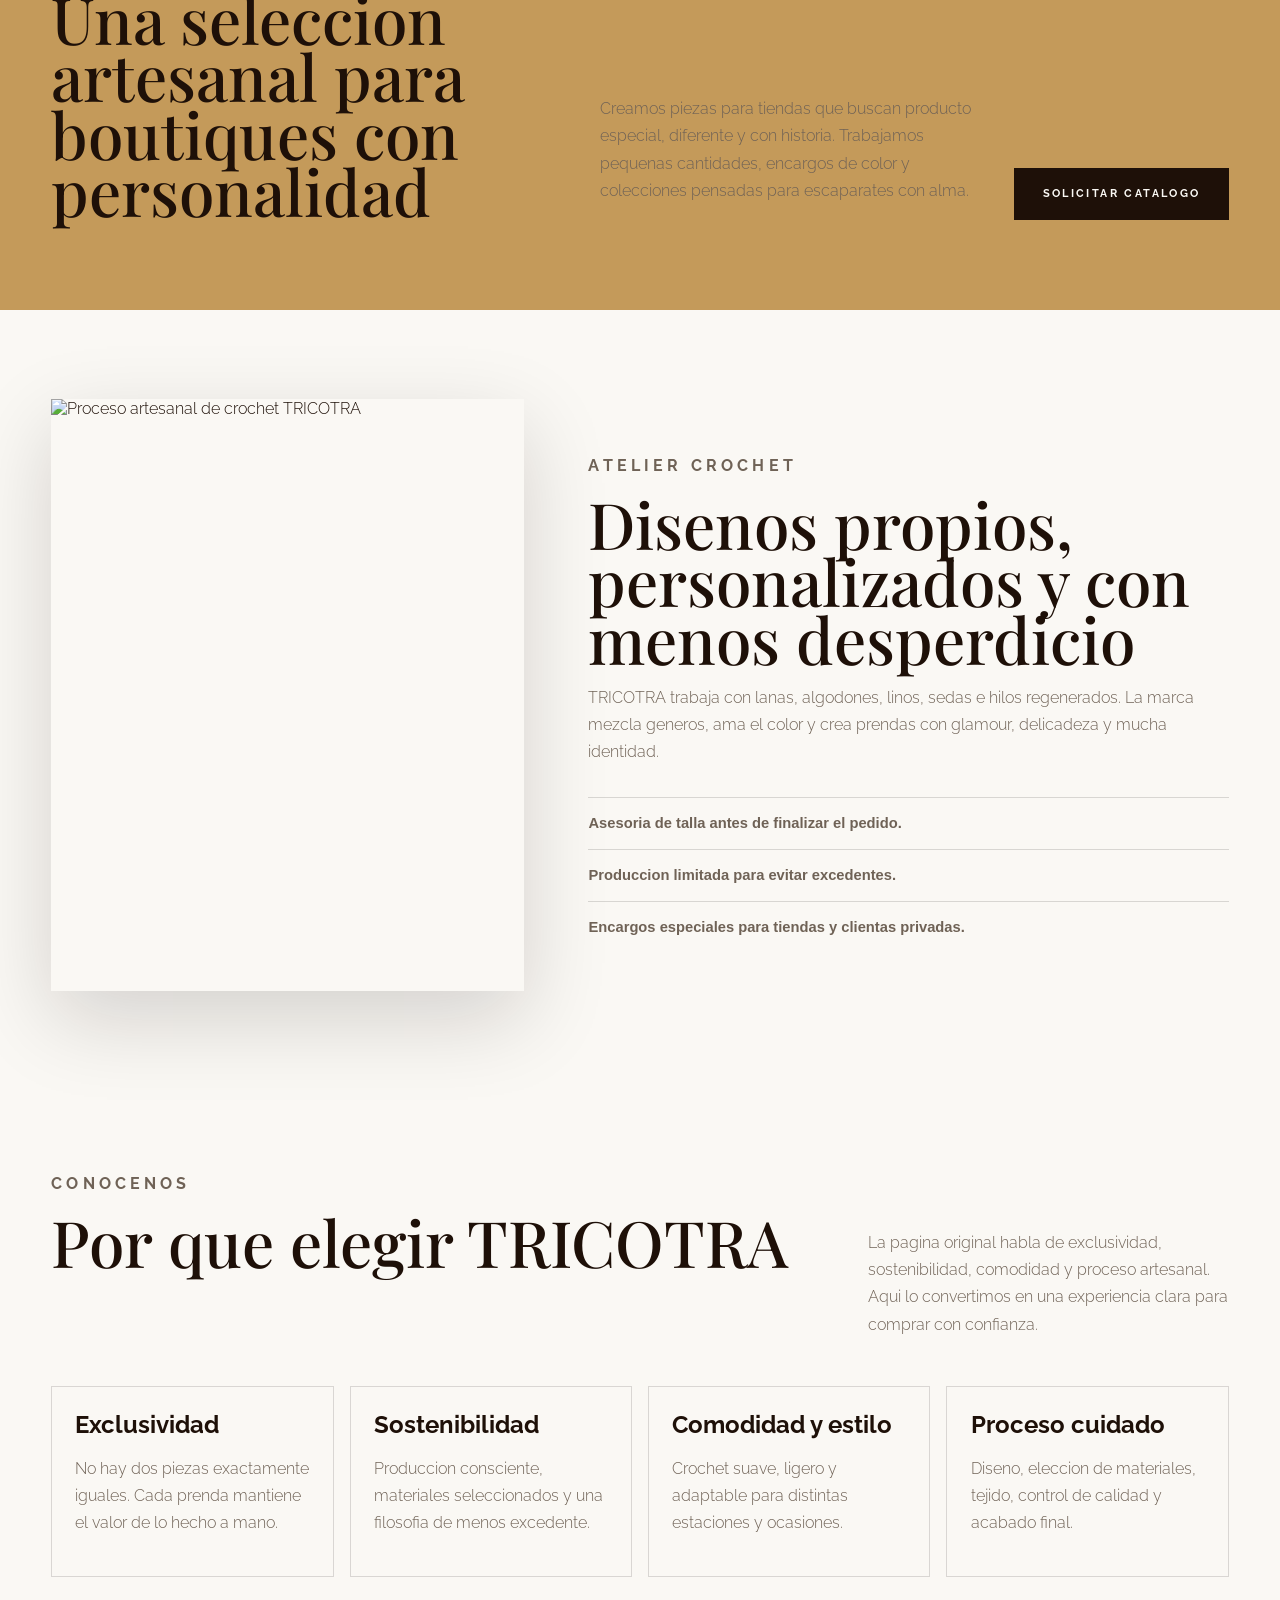
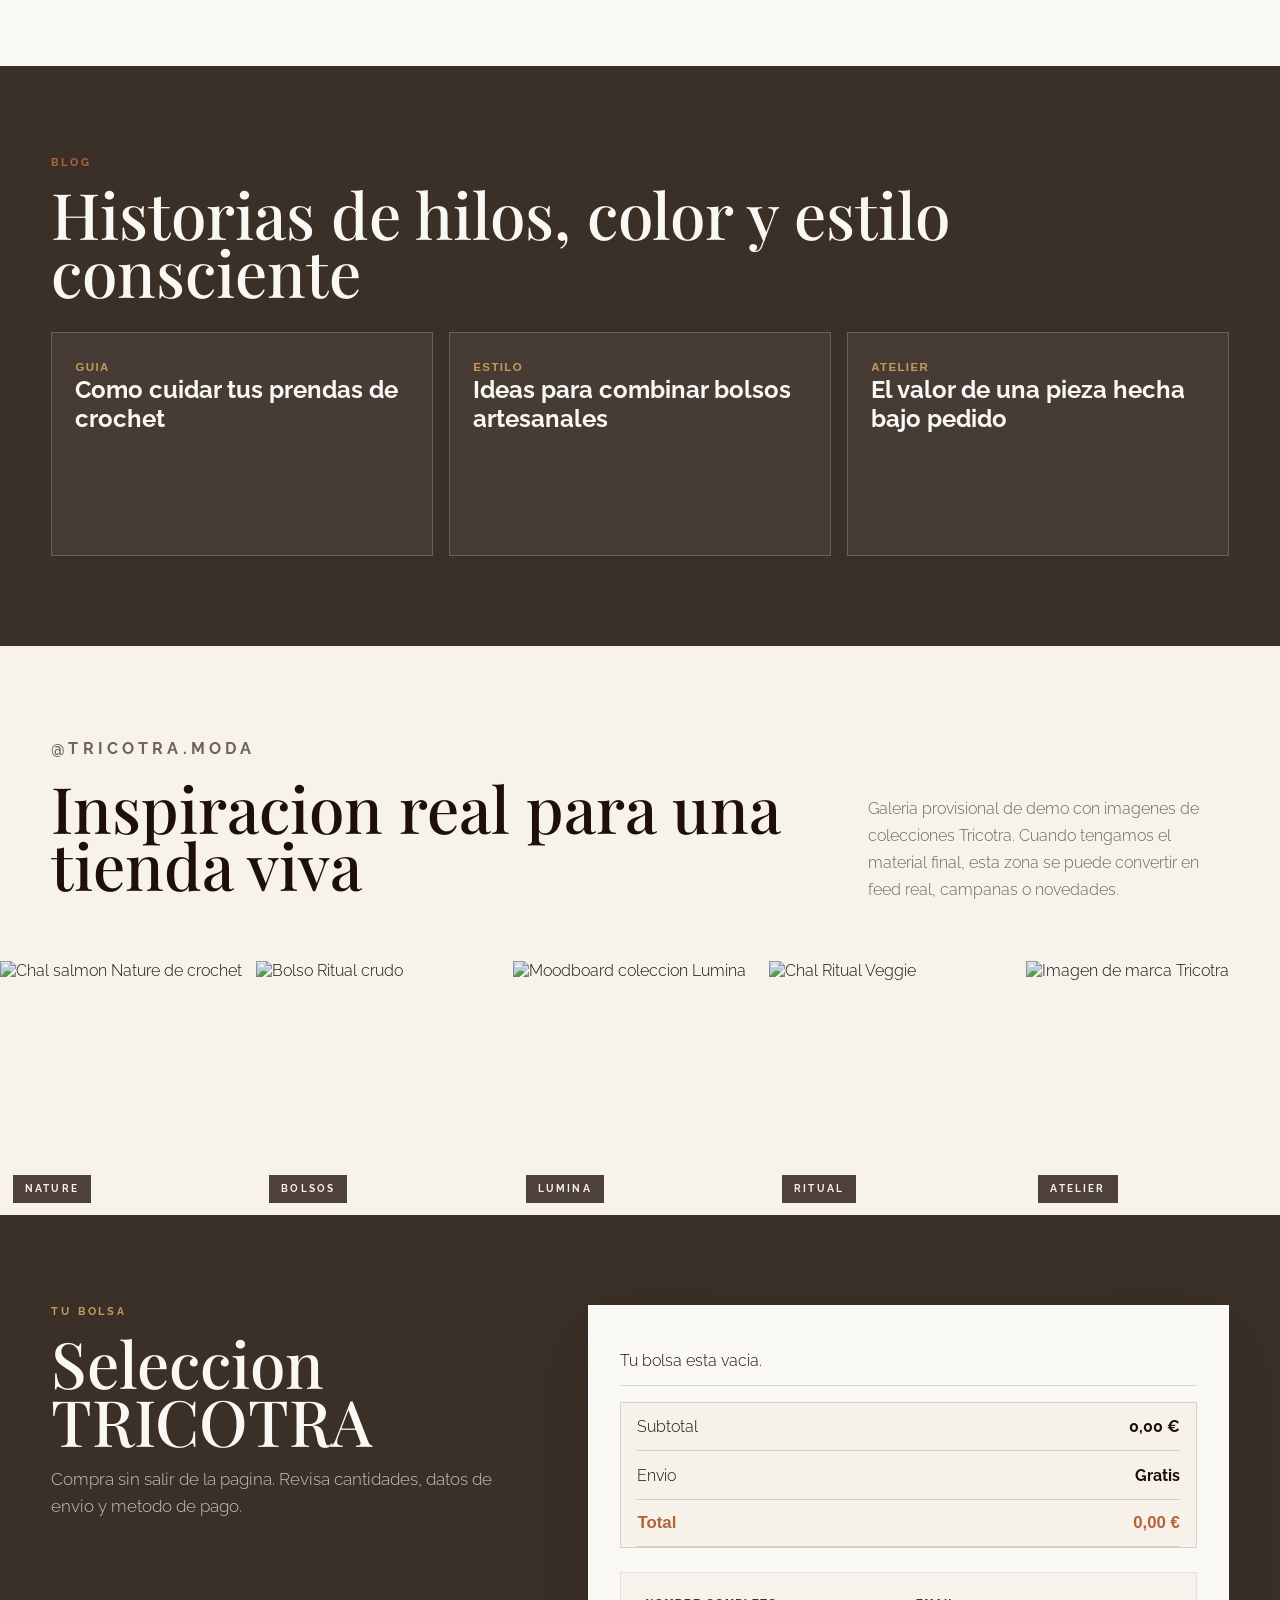
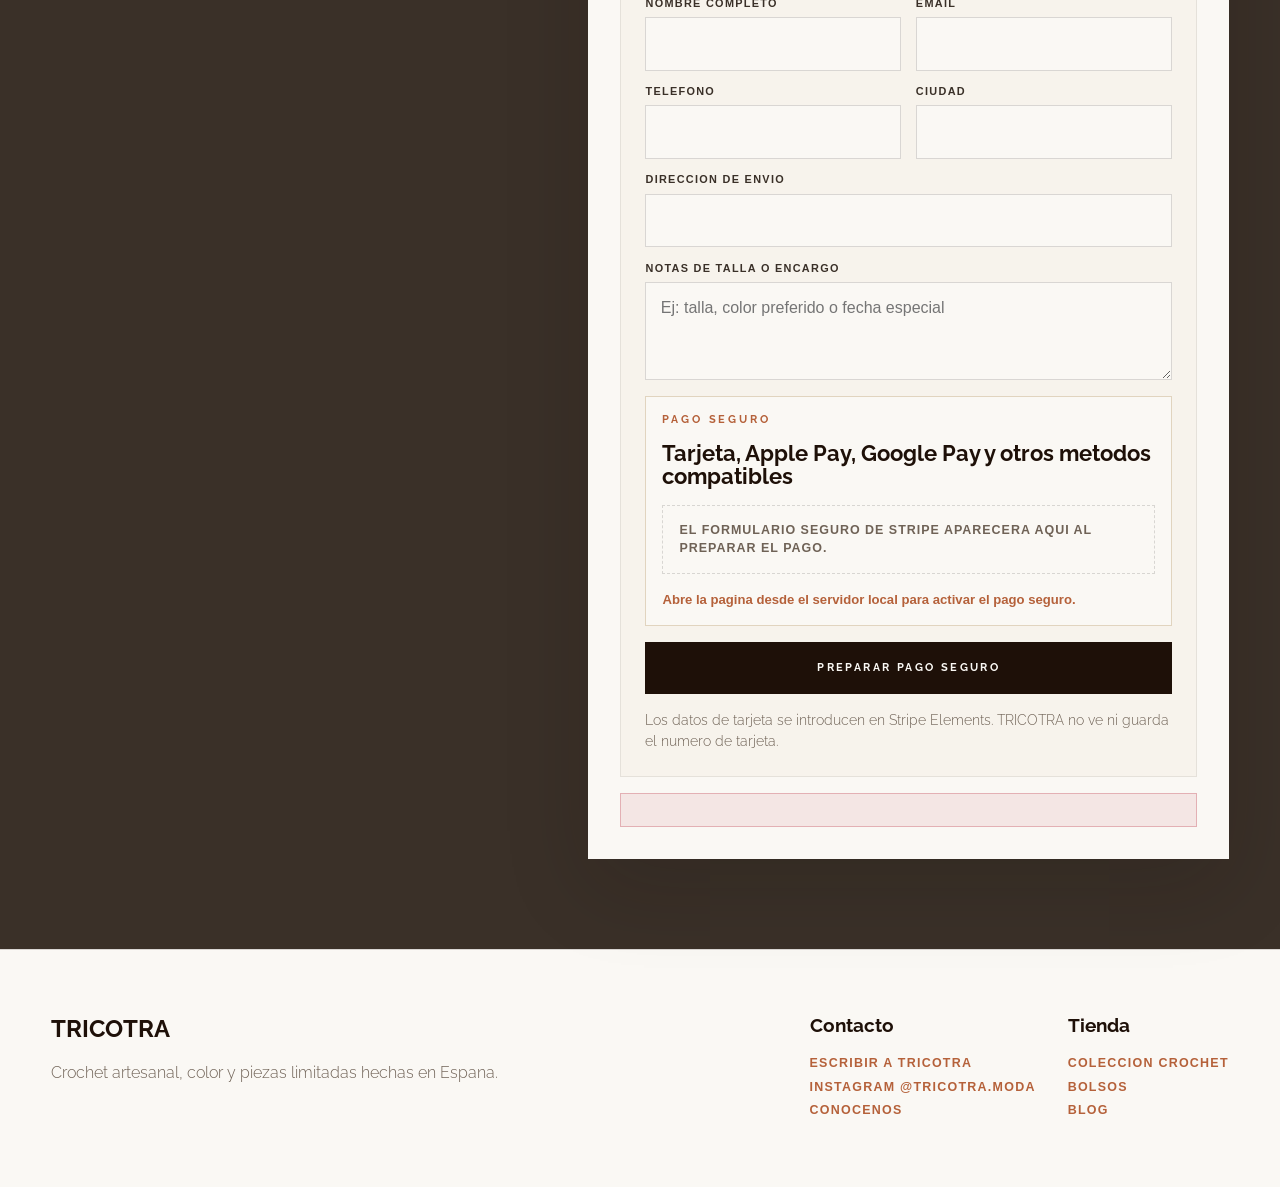
==== commit 9c2c4865: "Add files via upload" ====
--- a/index.html
+++ b/index.html
@@ -27,31 +27,40 @@
     </header>
 
     <main id="inicio">
-      <section class="hero">
-        <div class="hero-media">
+      <section class="hero split-hero">
+        <article class="hero-panel" onclick="location.href='colecciones.html'">
           <img
-            src="https://www.tricotra.com/storage/images/bloom.jpg?hash=5c795fa3c8e1f0f8db7d38d64d854e48f0e4591f&shop=92527992&width=1400&height=1800"
+            src="https://www.tricotra.com/storage/images/RITUAL%20CONJUNTO%20GRANNYS.jpg?hash=dc74f3c8e7e6cbdb0b6e6893b8bb850d7a82ab30&shop=92527992&width=900&height=1800"
+            alt="Coleccion Ritual de crochet TRICOTRA"
+          >
+          <div class="hero-overlay">
+            <p class="eyebrow">Nueva temporada</p>
+            <h1>Arte tejido<br><em>a mano.</em></h1>
+            <p>Crochet artesanal en algodon organico. Piezas unicas nacidas en Espana.</p>
+            <a class="button ghost-light" href="colecciones.html">Ver colecciones</a>
+          </div>
+        </article>
+
+        <article class="hero-panel" onclick="location.href='tienda.html'">
+          <img
+            src="https://www.tricotra.com/storage/images/bloom.jpg?hash=5c795fa3c8e1f0f8db7d38d64d854e48f0e4591f&shop=92527992&width=900&height=1800"
             alt="Bolso Urban Bloom de crochet multicolor de TRICOTRA"
           >
-        </div>
-        <div class="hero-copy">
-          <p class="eyebrow">Nueva coleccion capsula</p>
-          <h1>TRICOTRA</h1>
-          <p>
-            Crochet artesanal con color, caracter y ediciones limitadas. Prendas hechas en Espana para vestir
-            distinto, comprar mejor y sentir cada pieza como propia.
-          </p>
-          <div class="hero-actions">
+          <div class="hero-overlay warm">
+            <p class="eyebrow">Exclusivo · Edicion limitada</p>
+            <h1>Urban<br><em>Bloom Bag</em></h1>
+            <p>Color, textura y una pieza protagonista para comprar sin salir de la web.</p>
             <a class="button primary" href="tienda.html">Comprar ahora</a>
-            <a class="button ghost" href="colecciones.html">Ver colecciones</a>
           </div>
-          <div class="hero-badges" aria-label="Beneficios de compra">
-            <span>Hecho en Espana</span>
-            <span>Unidades limitadas</span>
-            <span>Pago interno</span>
-          </div>
-        </div>
-      </section>
+        </article>
+      </section>
+
+      <div class="marquee" aria-hidden="true">
+        <div class="marquee-track">
+          <span>Crochet artesanal</span><span>✦</span><span>Hecho a mano</span><span>✦</span><span>Algodon organico</span><span>✦</span><span>Piezas unicas</span><span>✦</span><span>Made in Spain</span><span>✦</span><span>Slow fashion</span><span>✦</span>
+          <span>Crochet artesanal</span><span>✦</span><span>Hecho a mano</span><span>✦</span><span>Algodon organico</span><span>✦</span><span>Piezas unicas</span><span>✦</span><span>Made in Spain</span><span>✦</span><span>Slow fashion</span><span>✦</span>
+        </div>
+      </div>
 
       <section class="quick-shop" id="crochet" aria-label="Compra rapida">
         <article>
@@ -329,6 +338,36 @@
         </div>
       </section>
 
+      <section class="social-section" id="instagram">
+        <div class="shop-heading">
+          <p class="eyebrow">@tricotra.moda</p>
+          <h2>Inspiracion real para una tienda viva</h2>
+          <p>Galeria provisional de demo con imagenes de colecciones Tricotra. Cuando tengamos el material final, esta zona se puede convertir en feed real, campanas o novedades.</p>
+        </div>
+        <div class="social-grid" aria-label="Galeria visual de Tricotra">
+          <a href="tienda.html">
+            <img src="https://www.tricotra.com/storage/images/CHAL%20SALMON%20NATURE.jpg?hash=b71bfeeff76f19189370221b1a812db7c178a5d0&shop=92527992&width=700&height=900" alt="Chal salmon Nature de crochet">
+            <span>Nature</span>
+          </a>
+          <a href="tienda.html">
+            <img src="https://www.tricotra.com/storage/images/bolso%20ritual%20crudo.jpg?hash=9a2ec4ada7fbba4d259b3e59c9729697e52fc8cd&shop=92527992&width=700&height=900" alt="Bolso Ritual crudo">
+            <span>Bolsos</span>
+          </a>
+          <a href="colecciones.html">
+            <img src="https://www.tricotra.com/storage/images/moodboard%20lumina%20mas%20peque%C3%B1o.jpg?hash=20c93f0a51c4cc6f89cfaa44d8640ffe5433c9d5&shop=92527992&width=700&height=900" alt="Moodboard coleccion Lumina">
+            <span>Lumina</span>
+          </a>
+          <a href="tienda.html">
+            <img src="https://www.tricotra.com/storage/images/CHAL%20RITUAL%20VEGGIE.jpg?hash=72c54e9dc5f728544ed9ead8bad1bd7745875bf6&shop=92527992&width=700&height=900" alt="Chal Ritual Veggie">
+            <span>Ritual</span>
+          </a>
+          <a href="conocenos.html">
+            <img src="https://www.tricotra.com/storage/images/TRICOTRA.jpg?hash=35c9a3760e63396df69f65d473bd2f2ac5750cfc&shop=92527992&width=700&height=900" alt="Imagen de marca Tricotra">
+            <span>Atelier</span>
+          </a>
+        </div>
+      </section>
+
       <section class="cart-panel" id="carrito" aria-live="polite">
         <div>
           <p class="eyebrow">Tu bolsa</p>
@@ -404,6 +443,7 @@
       <div>
         <h3>Contacto</h3>
         <a href="contacto.html">Escribir a TRICOTRA</a>
+        <a href="https://www.instagram.com/tricotra.moda/" target="_blank" rel="noopener">Instagram @tricotra.moda</a>
         <a href="conocenos.html">Conocenos</a>
       </div>
       <div>
--- a/styles.css
+++ b/styles.css
@@ -1,14 +1,18 @@
+@import url("https://fonts.googleapis.com/css2?family=Playfair+Display:ital,wght@0,400;0,500;0,700;1,400;1,500&family=Raleway:wght@200;300;400;500;700;800;900&display=swap");
+
 :root {
-  --ink: #110d0a;
-  --charcoal: #241812;
-  --muted: #6e6259;
-  --paper: #fffdf8;
-  --ivory: #f8f1e7;
-  --sand: #e6d4bd;
-  --cherry: #b0162d;
-  --scarlet: #e83a3f;
-  --gold: #c59749;
-  --olive: #2c5b45;
+  --ink: #1e1008;
+  --charcoal: #3a3028;
+  --muted: #6f6256;
+  --paper: #faf8f4;
+  --ivory: #f7f3ec;
+  --sand: #d9c9ae;
+  --cherry: #b5613a;
+  --scarlet: #cc7a53;
+  --gold: #c49a5a;
+  --gold-light: #e2c98a;
+  --blush: #eacfba;
+  --olive: #7a9168;
   --line: rgba(17, 13, 10, 0.14);
   --line-dark: rgba(255, 253, 248, 0.18);
   --shadow: 0 28px 80px rgba(17, 13, 10, 0.16);
@@ -27,7 +31,8 @@
   overflow-x: hidden;
   background: var(--paper);
   color: var(--ink);
-  font-family: Georgia, "Times New Roman", serif;
+  font-family: "Raleway", sans-serif;
+  font-weight: 300;
 }
 
 body::before {
@@ -59,19 +64,19 @@
   border: 1px solid var(--ink);
   border-radius: 0;
   cursor: pointer;
-  font: 800 0.72rem/1 "Trebuchet MS", sans-serif;
-  letter-spacing: 0.14em;
-  min-height: 3.15rem;
+  font: 700 0.68rem/1 "Raleway", sans-serif;
+  letter-spacing: 0.22em;
+  min-height: 3.25rem;
   text-transform: uppercase;
 }
 
 .announcement {
   background: var(--ink);
-  color: var(--paper);
-  font: 800 0.7rem/1.2 "Trebuchet MS", sans-serif;
-  letter-spacing: 0.16em;
+  color: rgba(247, 243, 236, 0.82);
+  font: 500 0.68rem/1.2 "Raleway", sans-serif;
+  letter-spacing: 0.22em;
   overflow: hidden;
-  padding: 0.72rem 1rem;
+  padding: 0.68rem 1rem;
   text-align: center;
   text-transform: uppercase;
   white-space: nowrap;
@@ -79,37 +84,44 @@
 
 .site-header {
   align-items: center;
-  background: rgba(255, 253, 248, 0.94);
-  backdrop-filter: blur(18px);
+  background: rgba(250, 248, 244, 0.97);
+  backdrop-filter: blur(14px);
   border-bottom: 1px solid var(--line);
   display: grid;
   gap: 1rem;
-  grid-template-columns: auto 1fr auto;
+  grid-template-columns: 1fr auto 1fr;
   max-width: 100vw;
-  padding: 1.05rem clamp(1rem, 3vw, 3rem);
+  min-height: 68px;
+  padding: 0 clamp(1rem, 3.2vw, 3rem);
   position: sticky;
   top: 0;
   z-index: 20;
 }
 
 .brand {
-  color: var(--cherry);
-  font-size: clamp(1.45rem, 2.1vw, 2.1rem);
-  font-weight: 900;
+  color: var(--ink);
+  font-family: "Playfair Display", serif;
+  font-size: clamp(1.55rem, 2.25vw, 2.2rem);
+  font-weight: 700;
+  letter-spacing: 0.22em;
+  line-height: 1;
+  text-align: center;
+  text-transform: uppercase;
 }
 
 .main-nav {
   display: flex;
-  gap: clamp(0.85rem, 2vw, 2rem);
-  justify-content: center;
+  gap: clamp(0.4rem, 1.2vw, 1.2rem);
+  justify-content: flex-start;
   min-width: 0;
 }
 
 .main-nav a,
 .cart-link {
   color: var(--charcoal);
-  font: 800 0.72rem/1 "Trebuchet MS", sans-serif;
-  letter-spacing: 0.12em;
+  font: 500 0.68rem/1 "Raleway", sans-serif;
+  letter-spacing: 0.22em;
+  padding-block: 1.65rem;
   text-transform: uppercase;
 }
 
@@ -139,6 +151,129 @@
   min-height: calc(100vh - 6rem);
 }
 
+.split-hero {
+  grid-template-columns: 1fr 1fr;
+  min-height: calc(100vh - 108px);
+  position: relative;
+}
+
+.split-hero::after {
+  background: rgba(247, 243, 236, 0.22);
+  bottom: 0;
+  content: "";
+  left: 50%;
+  position: absolute;
+  top: 0;
+  width: 1px;
+  z-index: 2;
+}
+
+.hero-panel {
+  cursor: pointer;
+  min-height: calc(100vh - 108px);
+  overflow: hidden;
+  position: relative;
+}
+
+.hero-panel img {
+  height: 100%;
+  inset: 0;
+  object-fit: cover;
+  position: absolute;
+  transition: transform 8s ease;
+  width: 100%;
+}
+
+.hero-panel:hover img {
+  transform: scale(1.05);
+}
+
+.hero-overlay {
+  align-items: flex-start;
+  background: linear-gradient(180deg, transparent 30%, rgba(30, 16, 8, 0.72));
+  color: var(--ivory);
+  display: flex;
+  flex-direction: column;
+  inset: 0;
+  justify-content: flex-end;
+  padding: clamp(2rem, 5vw, 4.2rem);
+  position: absolute;
+  z-index: 1;
+}
+
+.hero-overlay.warm {
+  background: linear-gradient(180deg, transparent 32%, rgba(30, 16, 8, 0.58));
+}
+
+.hero-overlay .eyebrow {
+  color: rgba(247, 243, 236, 0.78);
+}
+
+.hero-overlay h1 {
+  color: var(--ivory);
+  font-family: "Playfair Display", serif;
+  font-size: clamp(3rem, 5vw, 5.7rem);
+  font-weight: 500;
+  line-height: 1.02;
+  margin: 0 0 0.8rem;
+}
+
+.hero-overlay h1 em {
+  color: var(--gold-light);
+  font-style: italic;
+}
+
+.hero-overlay p:not(.eyebrow) {
+  color: rgba(247, 243, 236, 0.78);
+  font-size: 0.95rem;
+  line-height: 1.7;
+  margin: 0 0 1.7rem;
+  max-width: 22rem;
+}
+
+.ghost-light {
+  border-color: rgba(247, 243, 236, 0.72);
+  color: var(--ivory);
+}
+
+.ghost-light:hover {
+  background: var(--ivory);
+  color: var(--ink);
+}
+
+.marquee {
+  background: var(--cherry);
+  overflow: hidden;
+  padding: 0.78rem 0;
+  white-space: nowrap;
+}
+
+.marquee-track {
+  animation: marqueeMove 24s linear infinite;
+  display: inline-flex;
+  gap: 1.7rem;
+}
+
+.marquee span {
+  color: rgba(247, 243, 236, 0.92);
+  font: 600 0.68rem/1 "Raleway", sans-serif;
+  letter-spacing: 0.24em;
+  text-transform: uppercase;
+}
+
+.marquee span:nth-child(even) {
+  color: var(--gold-light);
+}
+
+@keyframes marqueeMove {
+  from {
+    transform: translateX(0);
+  }
+  to {
+    transform: translateX(-50%);
+  }
+}
+
 .hero-media {
   background: var(--ivory);
   min-height: 42rem;
@@ -152,7 +287,9 @@
 }
 
 .hero-media::after {
-  background: linear-gradient(90deg, transparent 50%, rgba(255, 253, 248, 0.74));
+  background:
+    linear-gradient(90deg, transparent 42%, rgba(250, 248, 244, 0.86)),
+    linear-gradient(180deg, transparent 50%, rgba(30, 16, 8, 0.08));
   content: "";
   inset: 0;
   position: absolute;
@@ -167,17 +304,38 @@
 .eyebrow,
 .section-kicker {
   color: var(--cherry);
-  font: 900 0.72rem/1.2 "Trebuchet MS", sans-serif;
-  letter-spacing: 0.18em;
+  font: 700 0.68rem/1.2 "Raleway", sans-serif;
+  letter-spacing: 0.26em;
   margin: 0 0 1rem;
   text-transform: uppercase;
 }
 
 .hero h1 {
   color: var(--ink);
+  font-family: "Playfair Display", serif;
   font-size: clamp(3.7rem, 6.2vw, 6rem);
+  font-weight: 500;
   line-height: 0.86;
   margin: 0 0 1.25rem;
+}
+
+.split-hero .hero-overlay h1 {
+  color: var(--ivory);
+  font-size: clamp(3rem, 5vw, 5.7rem);
+  line-height: 1.02;
+  margin-bottom: 0.8rem;
+}
+
+.split-hero .hero-overlay h1 em {
+  color: var(--gold-light);
+}
+
+.split-hero .hero-overlay p:not(.eyebrow) {
+  color: rgba(247, 243, 236, 0.82);
+  font-size: 0.95rem;
+  line-height: 1.7;
+  margin: 0 0 1.7rem;
+  max-width: 22rem;
 }
 
 .hero p:not(.eyebrow),
@@ -207,7 +365,7 @@
   align-items: center;
   display: inline-flex;
   justify-content: center;
-  padding: 1rem 1.45rem;
+  padding: 1rem 1.7rem;
   transition: transform 180ms ease, background 180ms ease, color 180ms ease, border-color 180ms ease;
 }
 
@@ -254,8 +412,8 @@
 .hero-badges span {
   border: 1px solid var(--line);
   color: var(--olive);
-  font: 900 0.66rem/1 "Trebuchet MS", sans-serif;
-  letter-spacing: 0.1em;
+  font: 700 0.62rem/1 "Raleway", sans-serif;
+  letter-spacing: 0.18em;
   line-height: 1.15;
   min-width: 0;
   overflow-wrap: anywhere;
@@ -365,7 +523,9 @@
 .brand-sections h2,
 .wholesale-section h2,
 .journal-section h2 {
+  font-family: "Playfair Display", serif;
   font-size: clamp(2.5rem, 5vw, 5.8rem);
+  font-weight: 500;
   line-height: 0.9;
   margin: 0;
 }
@@ -420,7 +580,7 @@
 
 .product-card {
   background: var(--paper);
-  border: 1px solid var(--line);
+  border: 1px solid rgba(217, 201, 174, 0.55);
   display: flex;
   flex-direction: column;
   min-height: 100%;
@@ -446,11 +606,13 @@
   transition: opacity 420ms ease, transform 620ms ease;
 }
 
-.product-card:hover img {
+.product-card:hover img,
+.product-card:focus-within img {
   transform: scale(1.05);
 }
 
-.product-card:hover .hover-image {
+.product-card:hover .hover-image,
+.product-card:focus-within .hover-image {
   opacity: 1;
   transform: scale(1);
 }
@@ -486,7 +648,9 @@
 }
 
 .page-hero h1 {
+  font-family: "Playfair Display", serif;
   font-size: clamp(3.4rem, 10vw, 8rem);
+  font-weight: 500;
   line-height: 0.86;
   margin: 0;
 }
@@ -526,7 +690,9 @@
 
 .editorial-card h2,
 .editorial-card h3 {
+  font-family: "Playfair Display", serif;
   font-size: clamp(2rem, 4vw, 4.2rem);
+  font-weight: 500;
   line-height: 0.92;
   margin: 0 0 1rem;
 }
@@ -547,31 +713,43 @@
 
 .product-info {
   display: grid;
-  gap: 0.65rem;
-  padding: 1rem;
+  gap: 0.72rem;
+  padding: 1rem 1rem 1.2rem;
 }
 
 .product-info p {
   color: var(--cherry);
-  font: 900 0.68rem/1.1 "Trebuchet MS", sans-serif;
-  letter-spacing: 0.12em;
+  font: 600 0.62rem/1.1 "Raleway", sans-serif;
+  letter-spacing: 0.24em;
   margin: 0;
   text-transform: uppercase;
 }
 
 .product-info h3 {
+  font-family: "Playfair Display", serif;
   font-size: clamp(1.15rem, 1.7vw, 1.55rem);
+  font-weight: 400;
   margin: 0;
 }
 
 .product-info span {
   color: var(--ink);
-  font: 900 0.95rem/1 "Trebuchet MS", sans-serif;
+  font: 500 0.95rem/1 "Playfair Display", serif;
 }
 
 .product-info button {
   margin-top: 0.2rem;
   width: 100%;
+}
+
+.product-info button {
+  background: var(--ink);
+  border-color: var(--ink);
+}
+
+.product-card:hover .product-info button {
+  background: var(--cherry);
+  border-color: var(--cherry);
 }
 
 .product-info button::after {
@@ -705,8 +883,54 @@
   text-transform: uppercase;
 }
 
+.social-section {
+  background: var(--ivory);
+  padding: clamp(4rem, 7vw, 7.5rem) 0 0;
+}
+
+.social-section .shop-heading {
+  padding: 0 clamp(1rem, 4vw, 4rem);
+}
+
+.social-grid {
+  display: grid;
+  gap: 2px;
+  grid-template-columns: repeat(5, minmax(0, 1fr));
+  margin-top: 2.6rem;
+}
+
+.social-grid a {
+  aspect-ratio: 1;
+  display: block;
+  overflow: hidden;
+  position: relative;
+}
+
+.social-grid img {
+  filter: brightness(0.94);
+  transition: filter 350ms ease, transform 650ms ease;
+}
+
+.social-grid span {
+  background: rgba(30, 16, 8, 0.78);
+  bottom: 0.8rem;
+  color: var(--ivory);
+  font: 700 0.62rem/1 "Raleway", sans-serif;
+  left: 0.8rem;
+  letter-spacing: 0.22em;
+  padding: 0.55rem 0.75rem;
+  position: absolute;
+  text-transform: uppercase;
+}
+
+.social-grid a:hover img,
+.social-grid a:focus-visible img {
+  filter: brightness(0.68);
+  transform: scale(1.08);
+}
+
 .cart-panel {
-  background: var(--ink);
+  background: var(--charcoal);
   color: var(--paper);
 }
 
@@ -854,7 +1078,7 @@
 
 .secure-payment {
   background: var(--paper);
-  border: 1px solid var(--line);
+  border: 1px solid rgba(217, 201, 174, 0.75);
   display: grid;
   gap: 1rem;
   padding: 1rem;
@@ -959,11 +1183,13 @@
   .site-header {
     align-items: start;
     grid-template-columns: 1fr auto;
+    min-height: auto;
     padding: 0.95rem 1rem 0.8rem;
   }
 
   .brand {
-    font-size: 1.65rem;
+    font-size: 1.85rem;
+    letter-spacing: 0.12em;
     line-height: 1;
   }
 
@@ -973,8 +1199,8 @@
     color: var(--paper);
     display: inline-flex;
     gap: 0.25rem;
-    min-height: 2.3rem;
-    padding: 0 0.72rem;
+    min-height: 2.45rem;
+    padding: 0 0.82rem;
   }
 
   .main-nav {
@@ -991,9 +1217,10 @@
   }
 
   .main-nav a {
-    border: 1px solid var(--line);
+    border: 1px solid rgba(217, 201, 174, 0.72);
     flex: 0 0 auto;
-    padding: 0.7rem 0.9rem;
+    padding: 0.75rem 0.95rem;
+    background: rgba(250, 248, 244, 0.72);
   }
 
   .hero,
@@ -1013,6 +1240,37 @@
     padding-bottom: 2.5rem;
   }
 
+  .split-hero {
+    background: var(--ink);
+    display: grid;
+    grid-template-columns: 1fr;
+    min-height: auto;
+    padding-bottom: 0;
+  }
+
+  .split-hero::after {
+    display: none;
+  }
+
+  .hero-panel,
+  .hero-panel + .hero-panel {
+    min-height: min(72vh, 42rem);
+  }
+
+  .hero-overlay {
+    padding: clamp(2rem, 6vw, 3.6rem);
+  }
+
+  .hero-overlay h1 {
+    font-size: clamp(3rem, 10vw, 5.2rem);
+    line-height: 1.02;
+  }
+
+  .hero-overlay p:not(.eyebrow) {
+    font-size: 0.92rem;
+    max-width: 22rem;
+  }
+
   .hero-media {
     height: min(56vh, 34rem);
     min-height: 28rem;
@@ -1026,7 +1284,7 @@
 
   .hero-copy {
     background: var(--paper);
-    border: 1px solid var(--line);
+    border: 1px solid rgba(217, 201, 174, 0.68);
     box-shadow: 0 24px 60px rgba(17, 13, 10, 0.14);
     margin: -5.25rem 1rem 0;
     padding: clamp(1.35rem, 4vw, 2.4rem);
@@ -1052,7 +1310,8 @@
   .category-strip,
   .brand-sections,
   .trust-grid,
-  .journal-grid {
+  .journal-grid,
+  .social-grid {
     grid-template-columns: repeat(2, minmax(0, 1fr));
   }
 
@@ -1106,7 +1365,7 @@
   }
 
   .product-card {
-    box-shadow: 0 18px 44px rgba(17, 13, 10, 0.08);
+    box-shadow: 0 18px 44px rgba(30, 16, 8, 0.08);
   }
 
   .cart-panel {
@@ -1148,7 +1407,8 @@
   }
 
   .main-nav a {
-    font-size: 0.62rem;
+    font-size: 0.6rem;
+    letter-spacing: 0.16em;
     padding: 0.62rem 0.74rem;
   }
 
@@ -1163,17 +1423,59 @@
 
   .hero-copy {
     margin: -3.5rem 0.75rem 0;
-    padding: 1.2rem;
+    padding: 1.25rem;
   }
 
   .hero h1 {
-    font-size: clamp(2.65rem, 13.5vw, 3.6rem);
+    font-size: clamp(2.9rem, 14vw, 3.85rem);
     line-height: 0.9;
+  }
+
+  .split-hero {
+    display: grid;
+    grid-template-columns: 1fr;
+  }
+
+  .hero-panel,
+  .hero-panel + .hero-panel {
+    min-height: 64vh;
+  }
+
+  .hero-overlay {
+    padding: 1.45rem;
+  }
+
+  .hero-overlay h1 {
+    font-size: clamp(2.55rem, 12vw, 3.6rem);
+    line-height: 1.03;
+  }
+
+  .hero-overlay p:not(.eyebrow) {
+    font-size: 0.86rem;
+    max-width: 18.5rem;
+  }
+
+  .hero-overlay .button {
+    min-height: 3.15rem;
+    padding-inline: 1.25rem;
+  }
+
+  .marquee {
+    padding: 0.65rem 0;
+  }
+
+  .marquee-track {
+    gap: 1.05rem;
+  }
+
+  .marquee span {
+    font-size: 0.58rem;
+    letter-spacing: 0.18em;
   }
 
   .hero p:not(.eyebrow) {
     font-size: 1rem;
-    max-width: 20rem;
+    max-width: 21rem;
     overflow-wrap: anywhere;
   }
 
@@ -1197,6 +1499,7 @@
   .brand-sections,
   .trust-grid,
   .journal-grid,
+  .social-grid,
   .form-grid {
     grid-template-columns: 1fr;
   }
@@ -1247,7 +1550,7 @@
 
   .product-info button,
   .checkout-form .button {
-    min-height: 3.65rem;
+    min-height: 3.7rem;
   }
 
   .cart-box li,
@@ -1283,10 +1586,33 @@
 
   .page-hero {
     min-height: 50vh;
+    overflow: hidden;
+    width: 100vw;
   }
 
   .page-hero > div {
     padding: 2rem 1rem;
+    max-width: 100vw;
+    width: 100%;
+  }
+
+  .page-hero h1 {
+    font-size: clamp(2.85rem, 13vw, 4rem);
+    max-width: calc(100vw - 2rem);
+    overflow-wrap: anywhere;
+  }
+
+  .page-hero p {
+    max-width: min(22rem, calc(100vw - 2rem));
+    overflow-wrap: anywhere;
+  }
+
+  .shop-heading p,
+  .sec-sub,
+  .feature-text p,
+  .editorial-card p {
+    max-width: min(22rem, calc(100vw - 2rem));
+    overflow-wrap: anywhere;
   }
 
   .page-section {
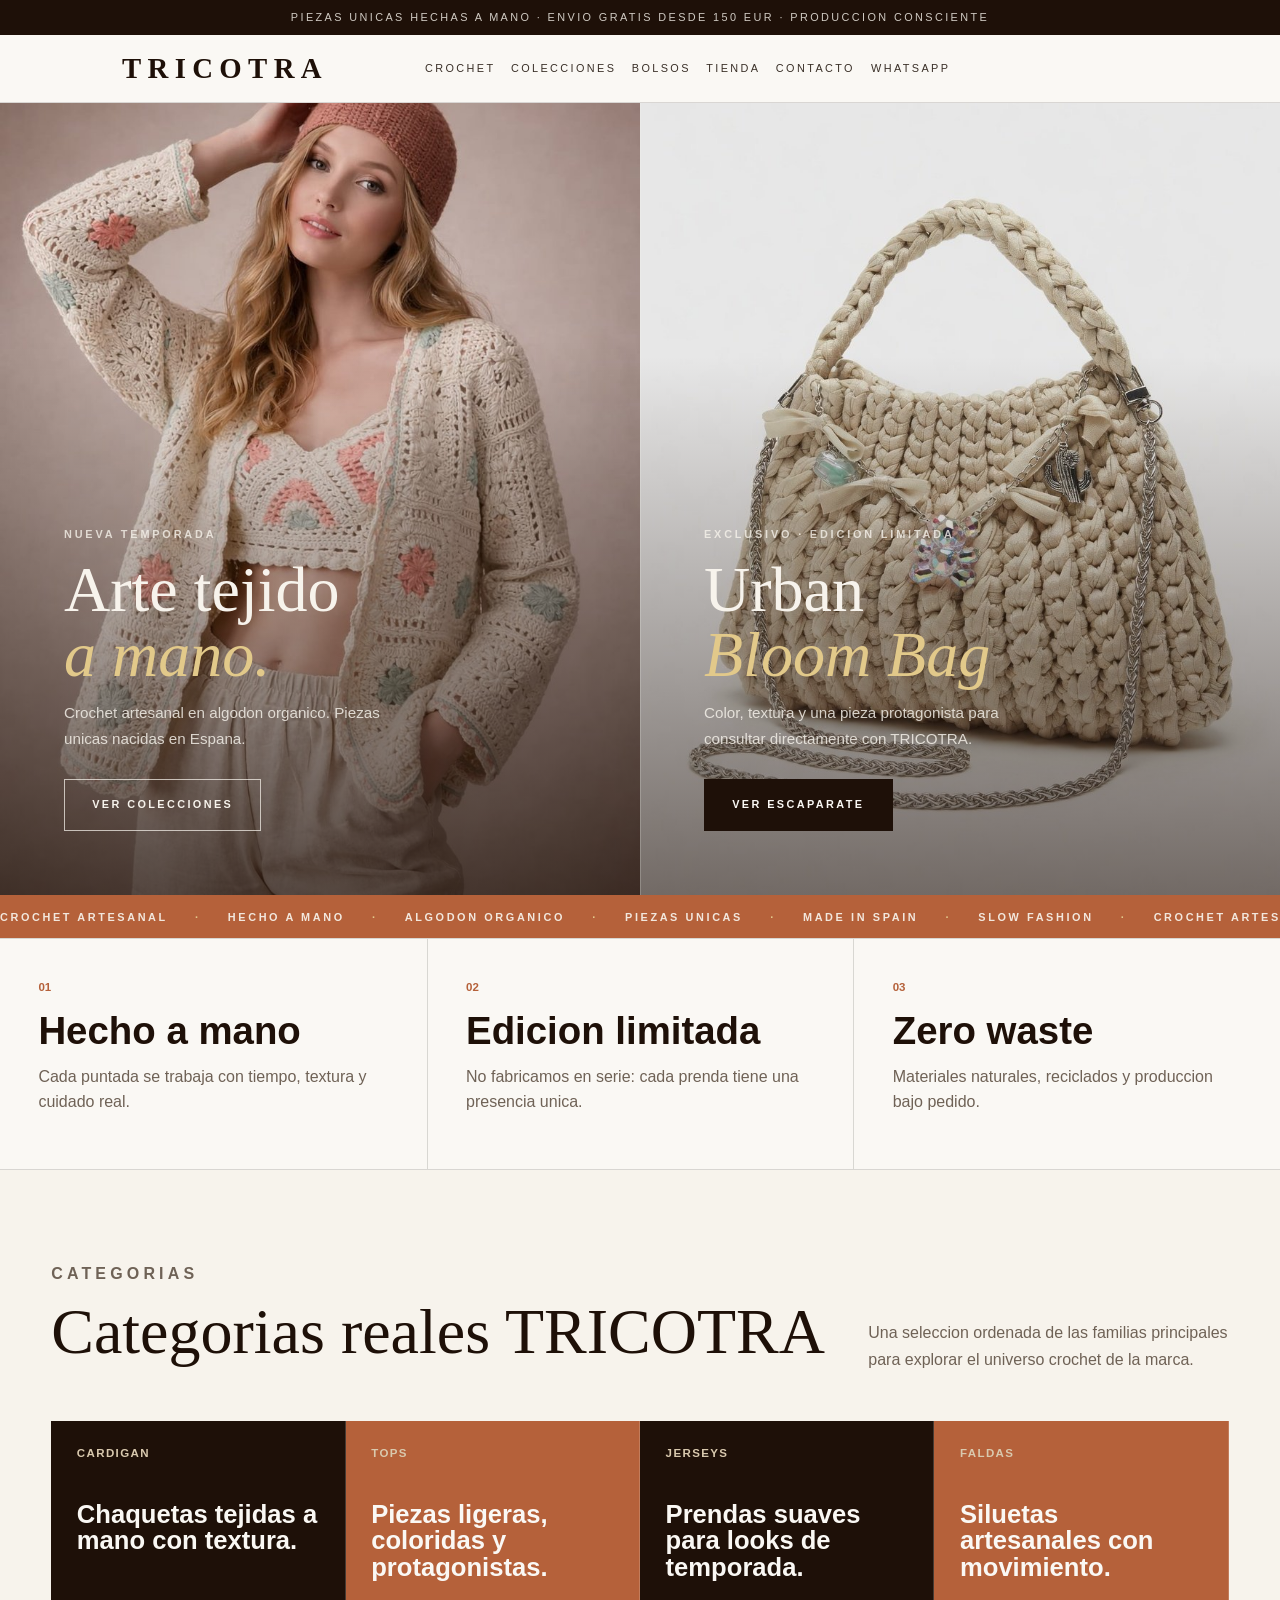
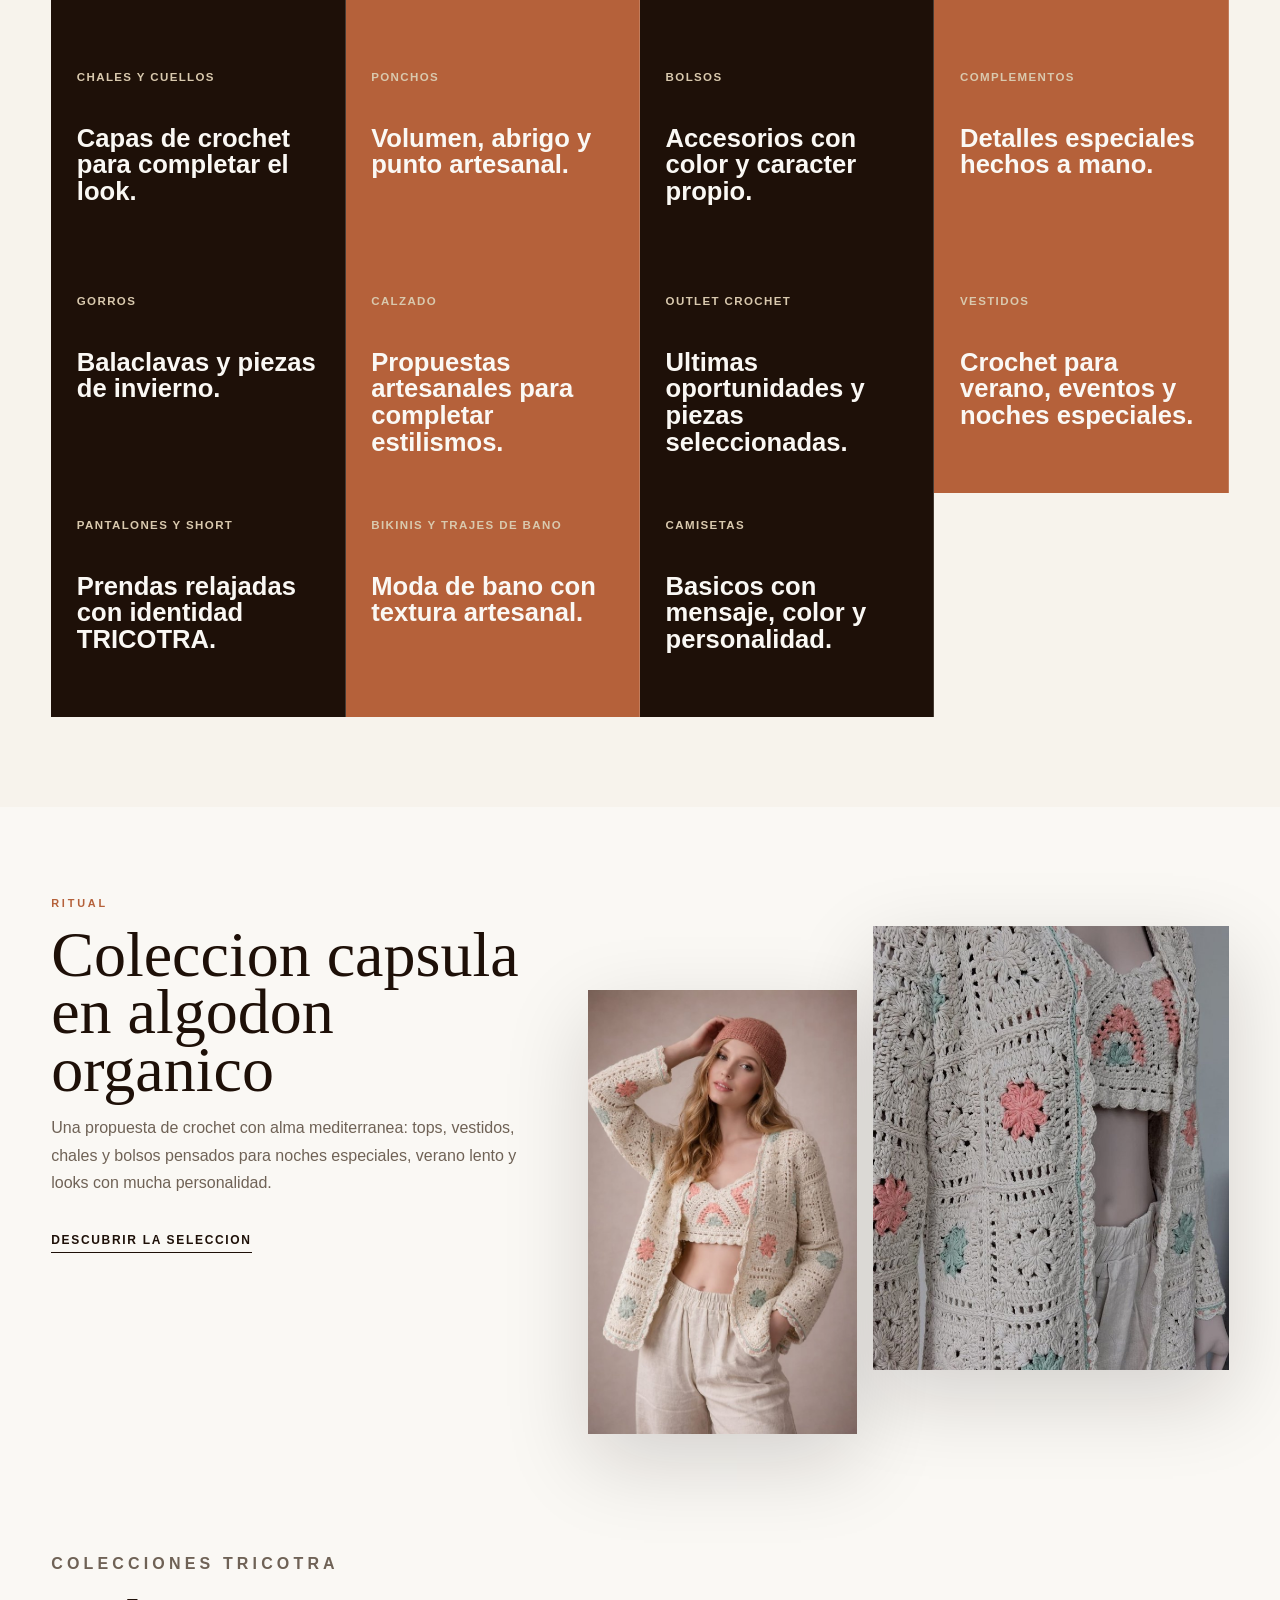
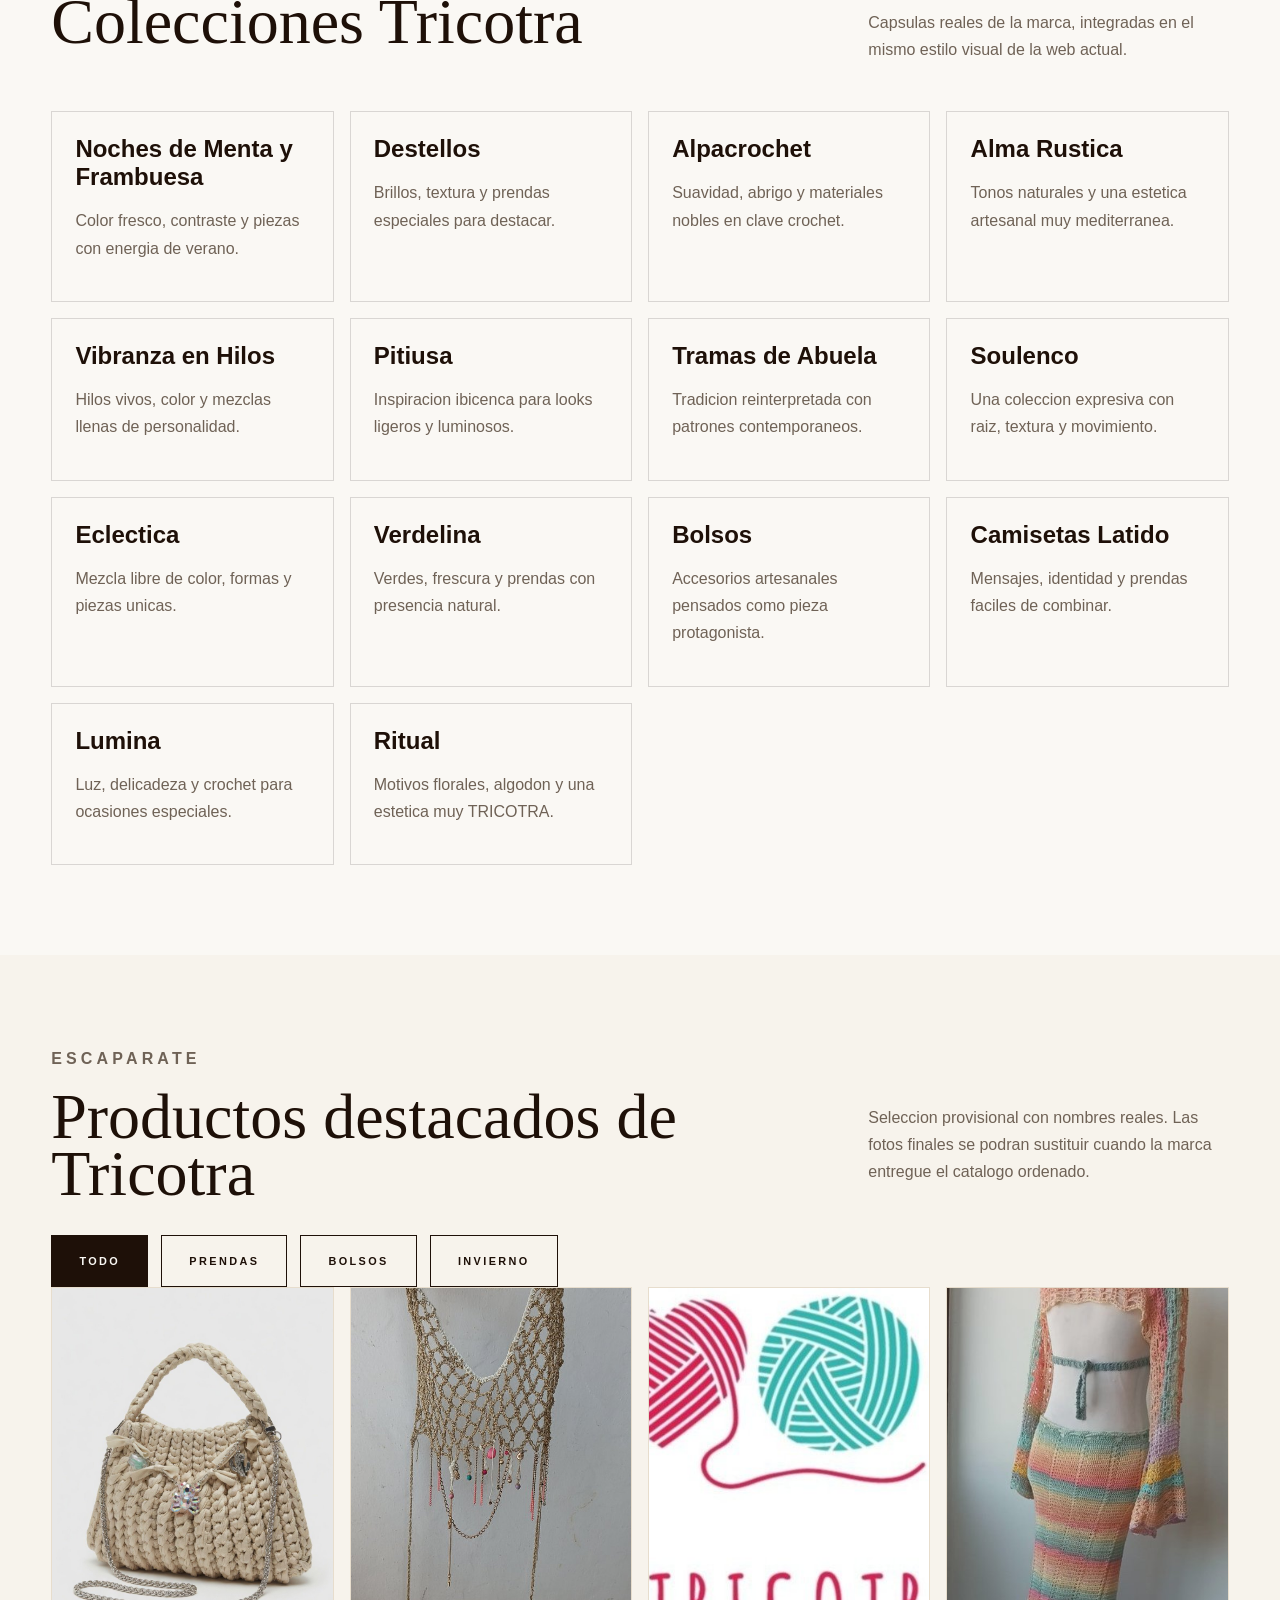
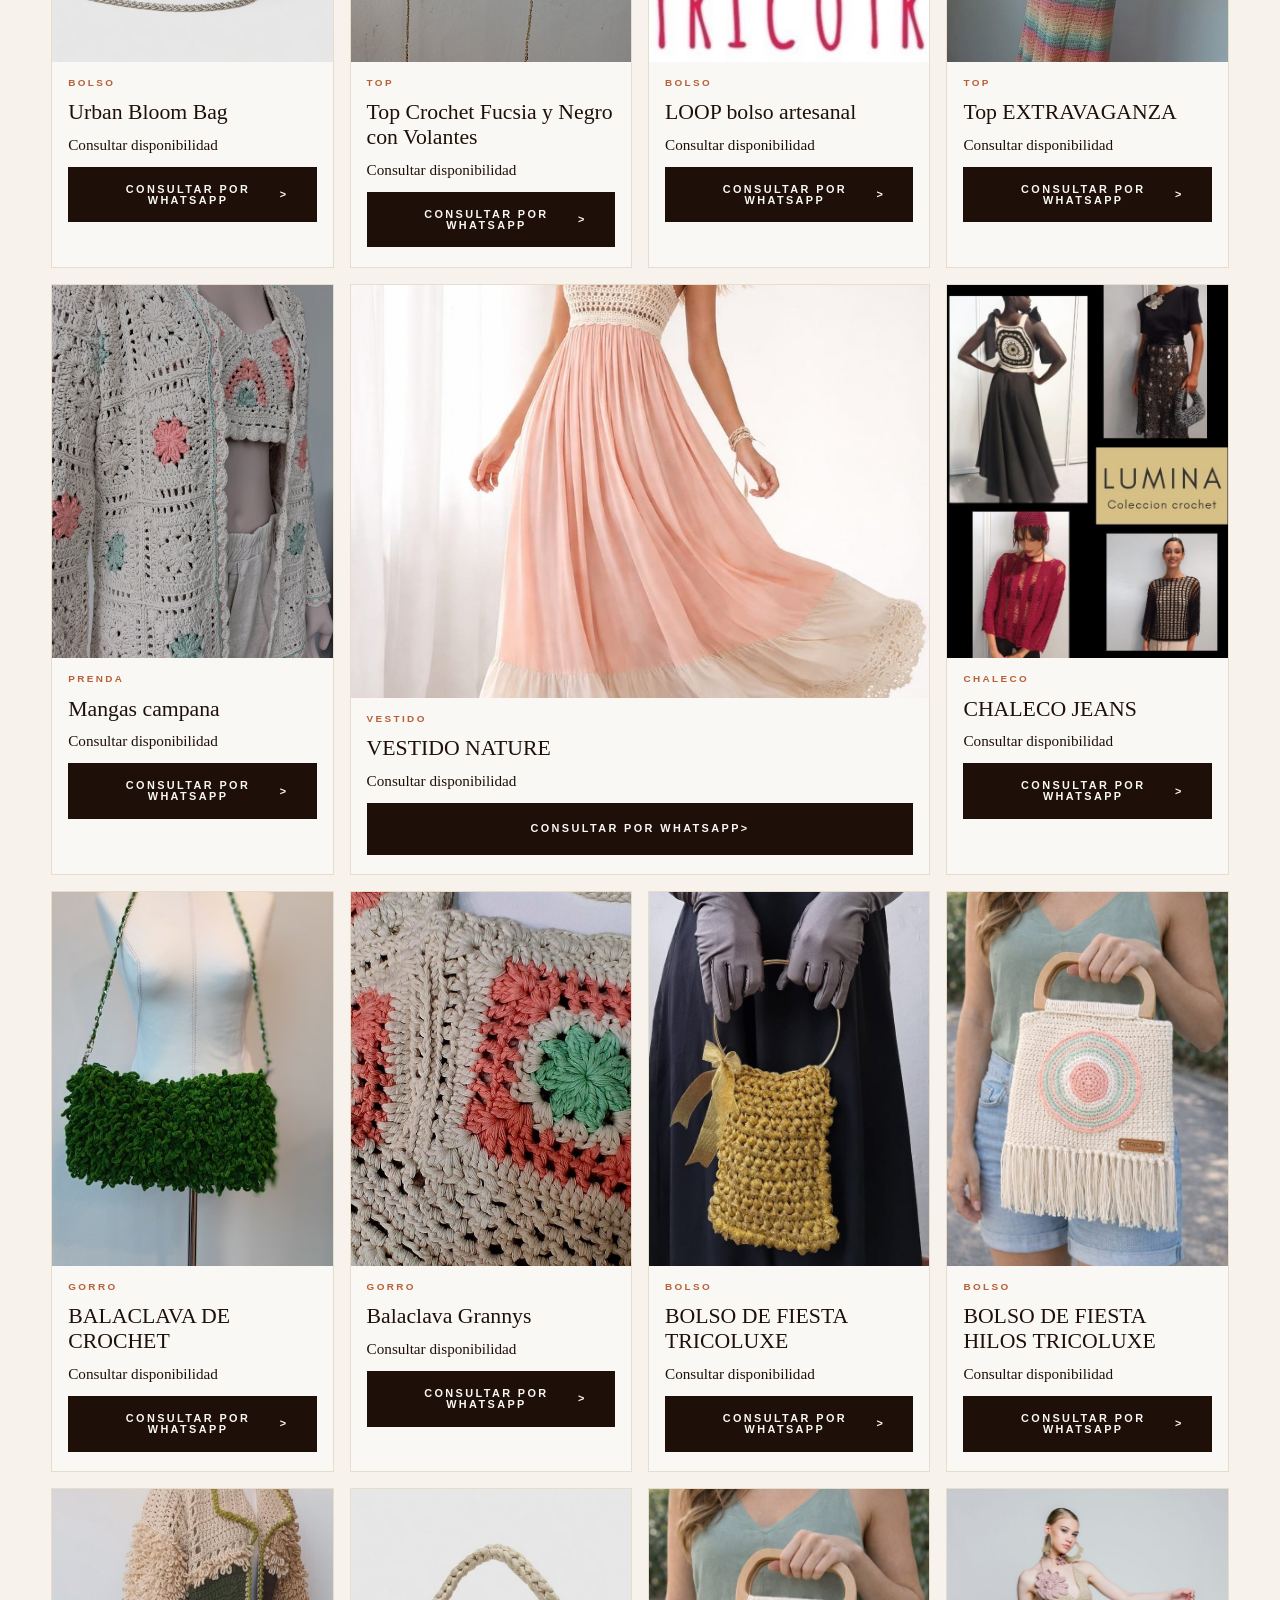
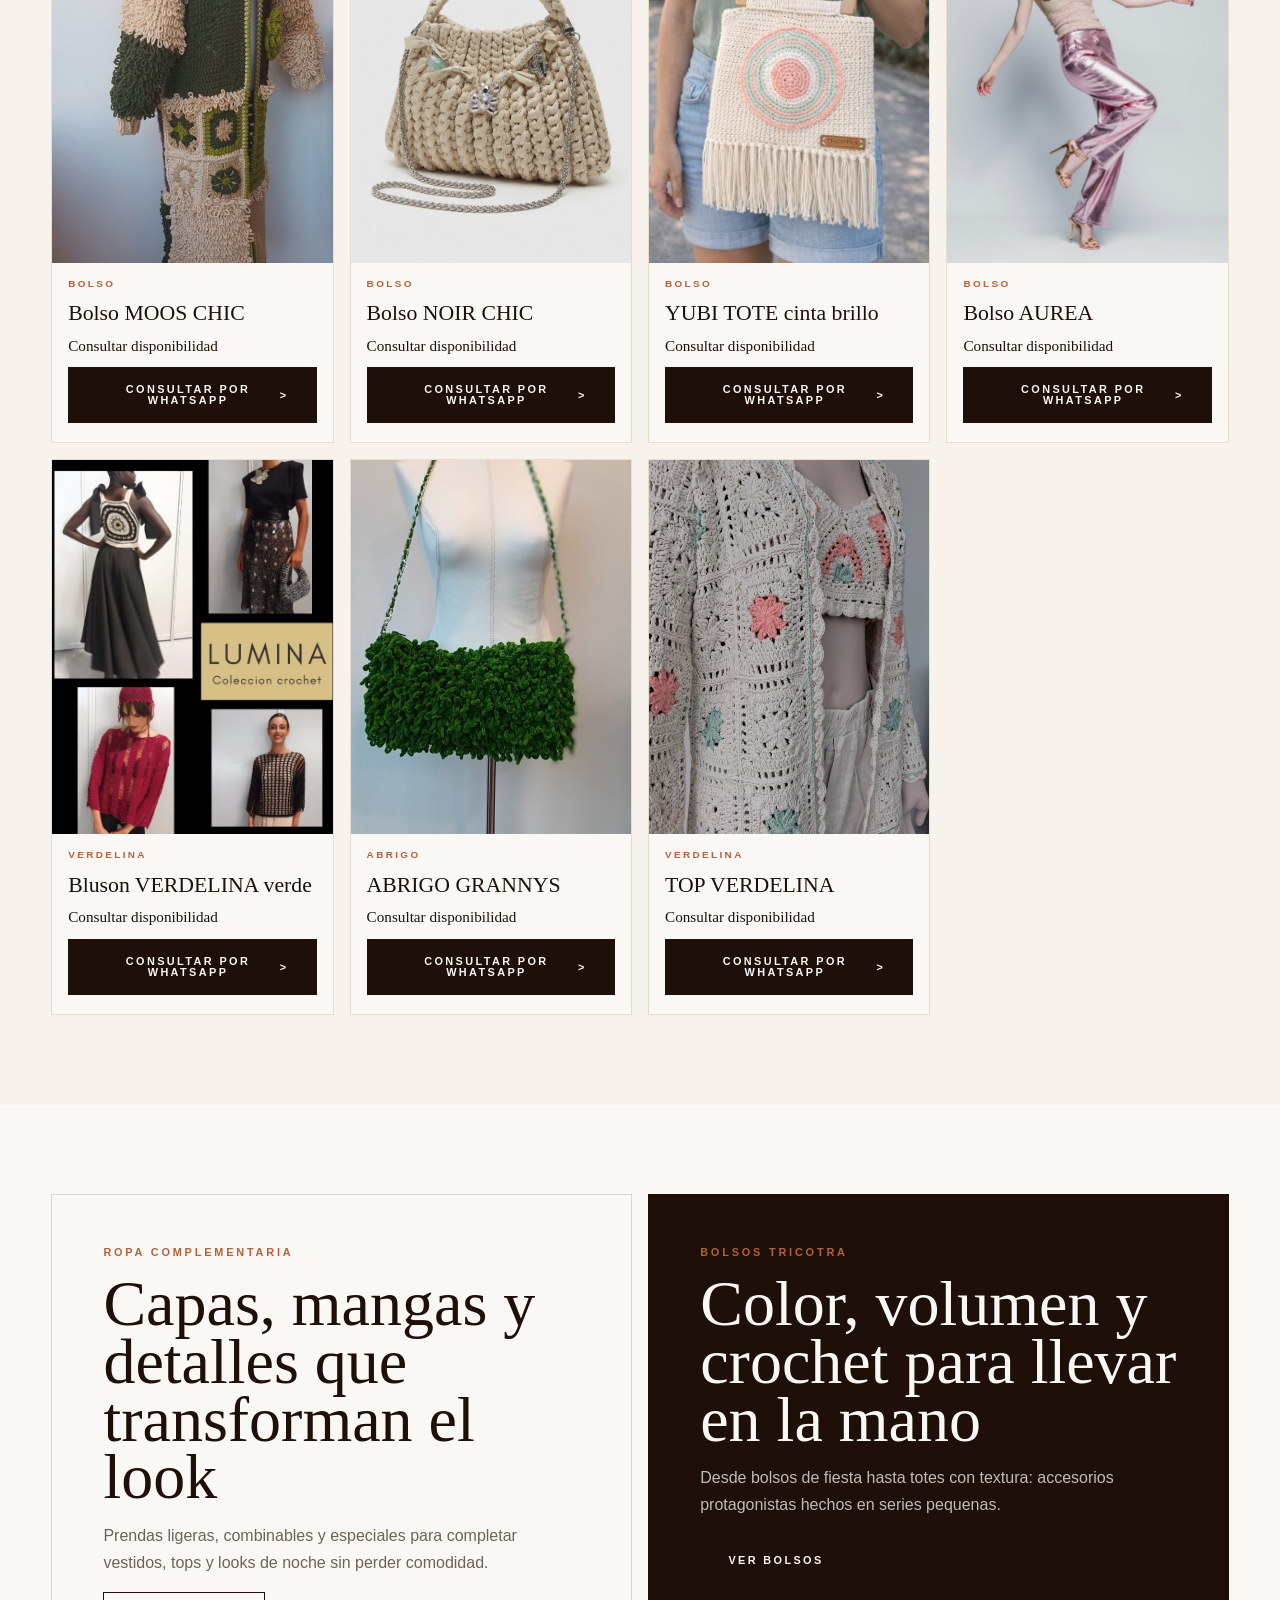
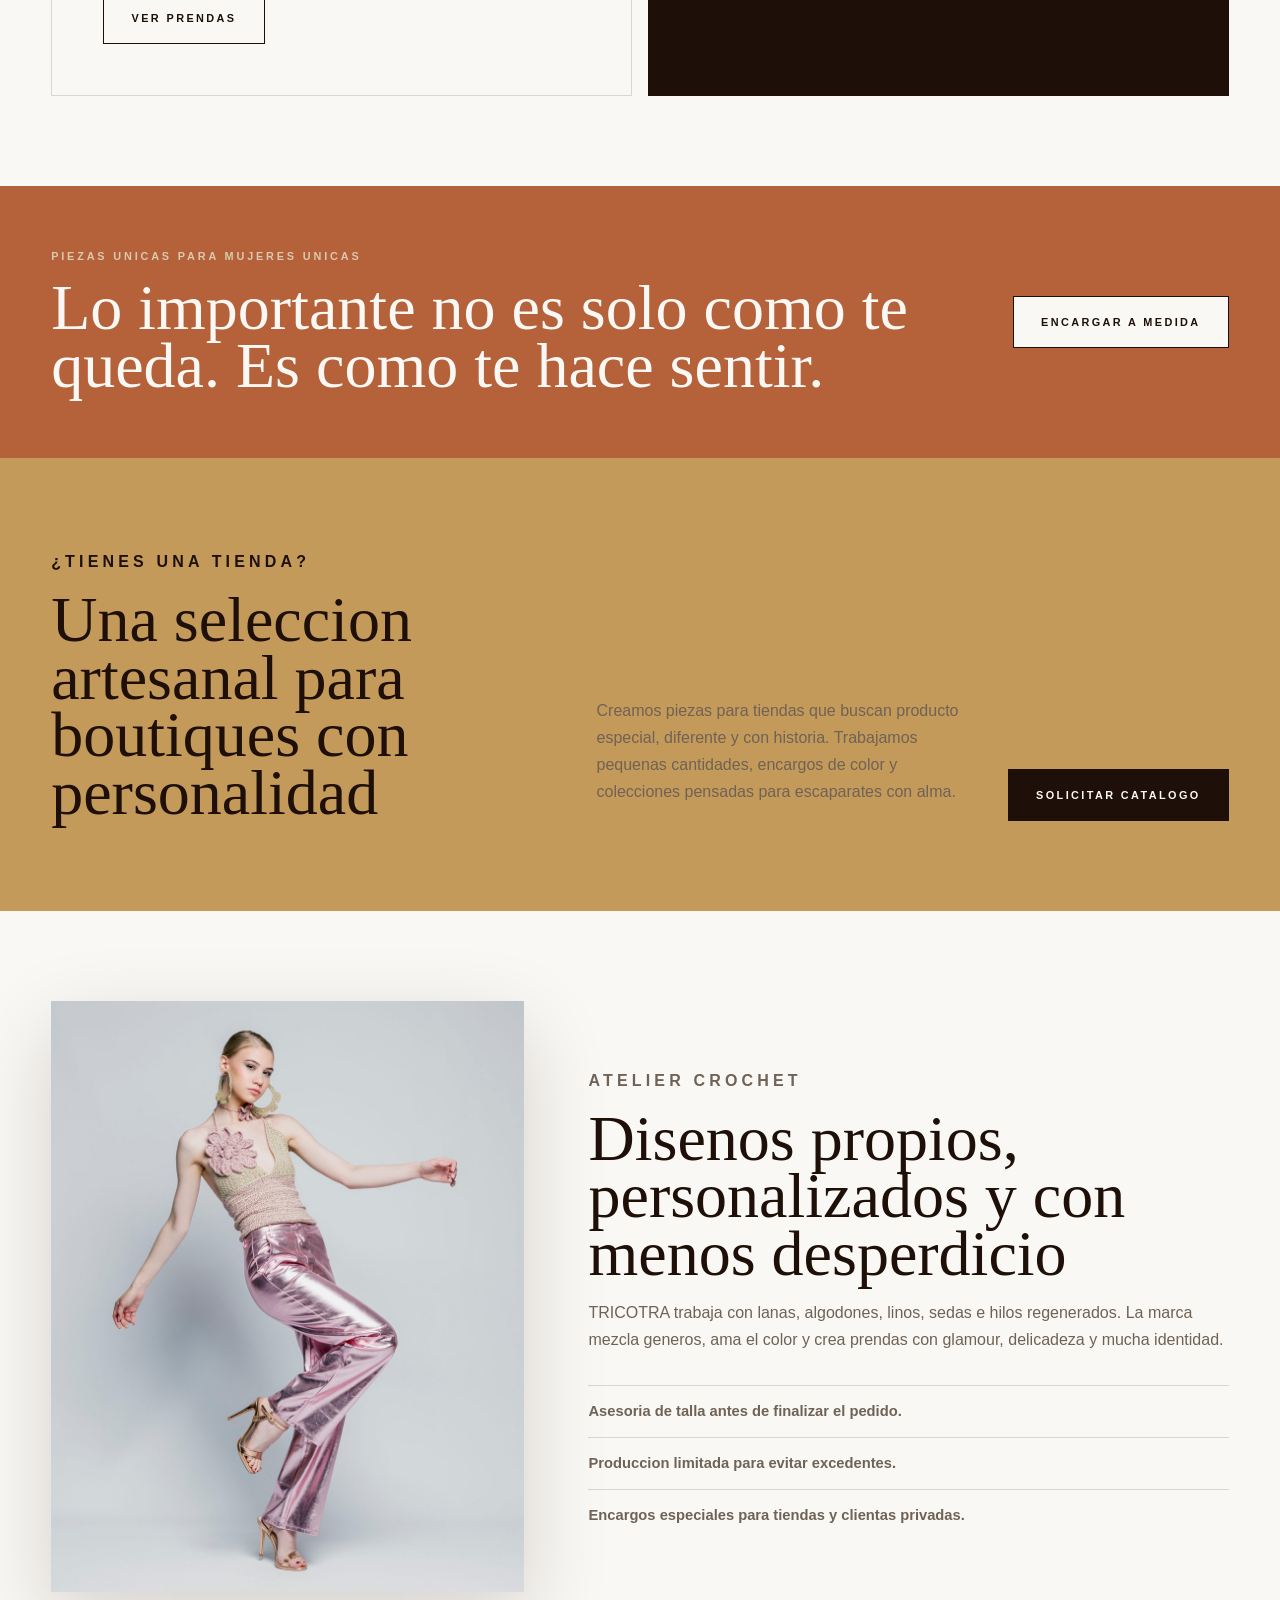
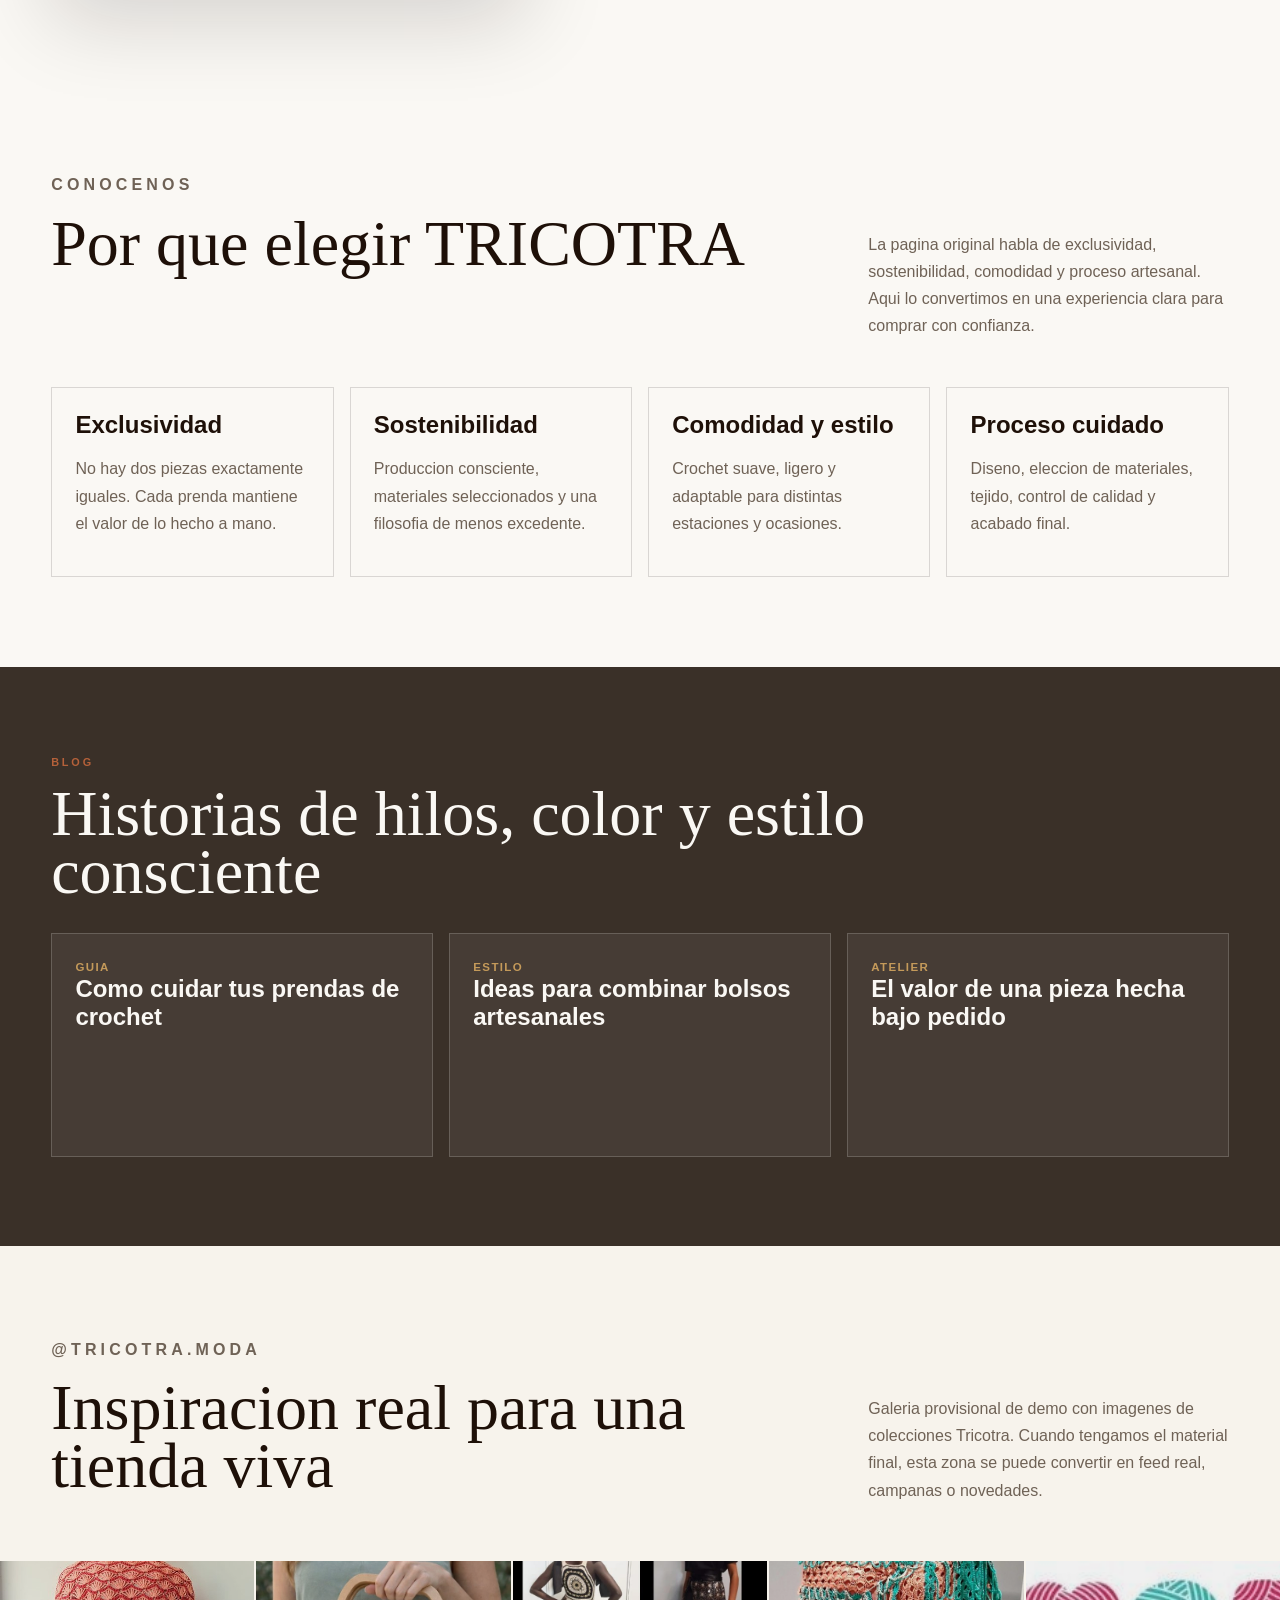
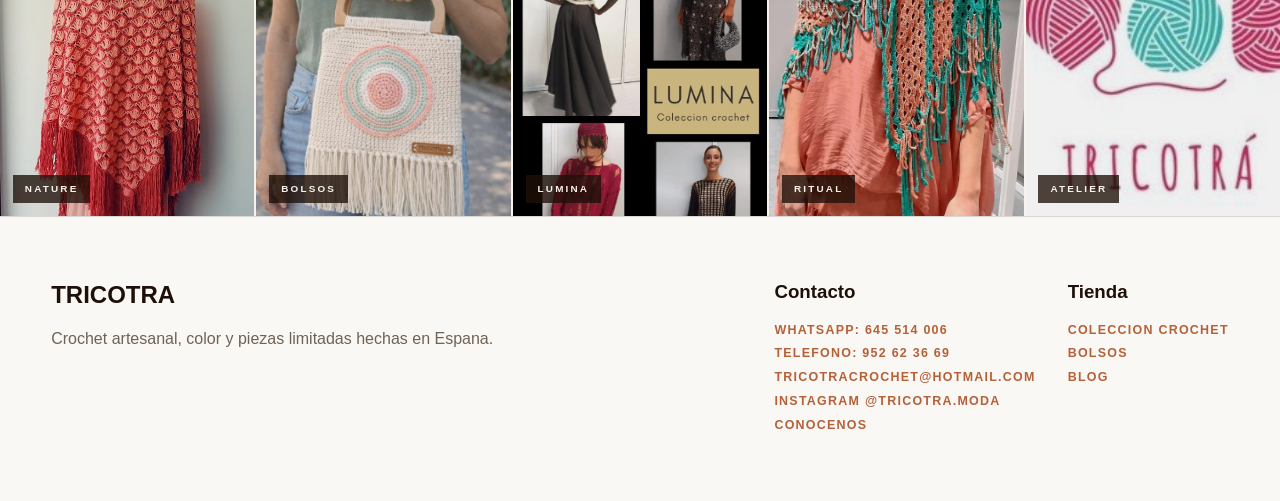
==== commit 9151590c: "Add files via upload" ====
--- a/index.html
+++ b/index.html
@@ -1,14 +1,13 @@
-<!doctype html>
+﻿<!doctype html>
 <html lang="es">
   <head>
     <meta charset="utf-8">
     <meta name="viewport" content="width=device-width, initial-scale=1">
-    <title>TRICOTRA | Crochet artesanal y tienda online</title>
+    <title>TRICOTRA | Crochet artesanal</title>
     <meta
       name="description"
       content="TRICOTRA, prendas de crochet hechas a mano en Espana. Colecciones limitadas, bolsos, vestidos, tops y disenos por encargo."
     >
-    <link rel="preconnect" href="https://www.tricotra.com">
     <link rel="stylesheet" href="styles.css">
   </head>
   <body>
@@ -23,14 +22,14 @@
         <a href="tienda.html">Tienda</a>
         <a href="contacto.html">Contacto</a>
       </nav>
-      <a class="cart-link" href="tienda.html#carrito" aria-label="Ver carrito">Bolsa <span id="cart-count">0</span></a>
+      <a class="header-action" href="https://api.whatsapp.com/send?phone=34645514006&text=Hola%2C%20quiero%20saber%20m%C3%A1s%20sobre%20las%20prendas%20de%20Tricotr%C3%A0" aria-label="Contactar por WhatsApp">WhatsApp</a>
     </header>
 
     <main id="inicio">
       <section class="hero split-hero">
         <article class="hero-panel" onclick="location.href='colecciones.html'">
           <img
-            src="https://www.tricotra.com/storage/images/RITUAL%20CONJUNTO%20GRANNYS.jpg?hash=dc74f3c8e7e6cbdb0b6e6893b8bb850d7a82ab30&shop=92527992&width=900&height=1800"
+            src="assets/img/tricotra-23-c3ffa6fa.jpg"
             alt="Coleccion Ritual de crochet TRICOTRA"
           >
           <div class="hero-overlay">
@@ -43,22 +42,22 @@
 
         <article class="hero-panel" onclick="location.href='tienda.html'">
           <img
-            src="https://www.tricotra.com/storage/images/bloom.jpg?hash=5c795fa3c8e1f0f8db7d38d64d854e48f0e4591f&shop=92527992&width=900&height=1800"
+            src="assets/img/tricotra-04-90a7c116.jpg"
             alt="Bolso Urban Bloom de crochet multicolor de TRICOTRA"
           >
           <div class="hero-overlay warm">
             <p class="eyebrow">Exclusivo · Edicion limitada</p>
             <h1>Urban<br><em>Bloom Bag</em></h1>
-            <p>Color, textura y una pieza protagonista para comprar sin salir de la web.</p>
-            <a class="button primary" href="tienda.html">Comprar ahora</a>
+            <p>Color, textura y una pieza protagonista para consultar directamente con TRICOTRA.</p>
+            <a class="button primary" href="tienda.html">Ver escaparate</a>
           </div>
         </article>
       </section>
 
       <div class="marquee" aria-hidden="true">
         <div class="marquee-track">
-          <span>Crochet artesanal</span><span>✦</span><span>Hecho a mano</span><span>✦</span><span>Algodon organico</span><span>✦</span><span>Piezas unicas</span><span>✦</span><span>Made in Spain</span><span>✦</span><span>Slow fashion</span><span>✦</span>
-          <span>Crochet artesanal</span><span>✦</span><span>Hecho a mano</span><span>✦</span><span>Algodon organico</span><span>✦</span><span>Piezas unicas</span><span>✦</span><span>Made in Spain</span><span>✦</span><span>Slow fashion</span><span>✦</span>
+          <span>Crochet artesanal</span><span>·</span><span>Hecho a mano</span><span>·</span><span>Algodon organico</span><span>·</span><span>Piezas unicas</span><span>·</span><span>Made in Spain</span><span>·</span><span>Slow fashion</span><span>·</span>
+          <span>Crochet artesanal</span><span>·</span><span>Hecho a mano</span><span>·</span><span>Algodon organico</span><span>·</span><span>Piezas unicas</span><span>·</span><span>Made in Spain</span><span>·</span><span>Slow fashion</span><span>·</span>
         </div>
       </div>
 
@@ -80,23 +79,29 @@
         </article>
       </section>
 
-      <section class="category-strip" aria-label="Secciones principales de TRICOTRA">
-        <a href="crochet.html">
-          <span>Coleccion Crochet</span>
-          <strong>Tops, vestidos y chales tejidos a mano.</strong>
-        </a>
-        <a href="colecciones.html">
-          <span>Colecciones TRICOTRA</span>
-          <strong>Capsulas con color, textura y edicion limitada.</strong>
-        </a>
-        <a href="ropa-complementaria.html">
-          <span>Ropa complementaria</span>
-          <strong>Prendas para elevar looks diarios y eventos.</strong>
-        </a>
-        <a href="bolsos.html">
-          <span>Bolsos</span>
-          <strong>Piezas artesanales con caracter propio.</strong>
-        </a>
+      <section class="shop-section" id="categorias">
+        <div class="shop-heading">
+          <p class="eyebrow">Categorias</p>
+          <h2>Categorias reales TRICOTRA</h2>
+          <p>Una seleccion ordenada de las familias principales para explorar el universo crochet de la marca.</p>
+        </div>
+        <div class="category-strip" aria-label="Categorias reales de TRICOTRA">
+          <a href="tienda.html"><span>Cardigan</span><strong>Chaquetas tejidas a mano con textura.</strong></a>
+          <a href="tienda.html"><span>Tops</span><strong>Piezas ligeras, coloridas y protagonistas.</strong></a>
+          <a href="tienda.html"><span>Jerseys</span><strong>Prendas suaves para looks de temporada.</strong></a>
+          <a href="tienda.html"><span>Faldas</span><strong>Siluetas artesanales con movimiento.</strong></a>
+          <a href="tienda.html"><span>Chales y cuellos</span><strong>Capas de crochet para completar el look.</strong></a>
+          <a href="tienda.html"><span>Ponchos</span><strong>Volumen, abrigo y punto artesanal.</strong></a>
+          <a href="bolsos.html"><span>Bolsos</span><strong>Accesorios con color y caracter propio.</strong></a>
+          <a href="tienda.html"><span>Complementos</span><strong>Detalles especiales hechos a mano.</strong></a>
+          <a href="tienda.html"><span>Gorros</span><strong>Balaclavas y piezas de invierno.</strong></a>
+          <a href="tienda.html"><span>Calzado</span><strong>Propuestas artesanales para completar estilismos.</strong></a>
+          <a href="tienda.html"><span>Outlet Crochet</span><strong>Ultimas oportunidades y piezas seleccionadas.</strong></a>
+          <a href="tienda.html"><span>Vestidos</span><strong>Crochet para verano, eventos y noches especiales.</strong></a>
+          <a href="tienda.html"><span>Pantalones y short</span><strong>Prendas relajadas con identidad TRICOTRA.</strong></a>
+          <a href="tienda.html"><span>Bikinis y trajes de bano</span><strong>Moda de bano con textura artesanal.</strong></a>
+          <a href="tienda.html"><span>Camisetas</span><strong>Basicos con mensaje, color y personalidad.</strong></a>
+        </div>
       </section>
 
       <section class="collection-feature" id="colecciones">
@@ -112,22 +117,46 @@
           </div>
           <div class="lookbook">
           <img
-            src="https://www.tricotra.com/storage/images/RITUAL%20CONJUNTO%20GRANNYS.jpg?hash=dc74f3c8e7e6cbdb0b6e6893b8bb850d7a82ab30&shop=92527992&width=720&height=980"
+            src="assets/img/tricotra-22-6382b3dd.jpg"
             alt="Prenda de la coleccion Ritual de TRICOTRA"
           >
           <img
-            src="https://www.tricotra.com/storage/images/RITUAL%20CHAQUETA%20Y%20TOP.jpg?hash=4ea0c6b891341ab01fb359b751f61ba0edf10008&shop=92527992&width=720&height=980"
+            src="assets/img/tricotra-20-6d07e46f.jpg"
             alt="Detalle de crochet artesanal de la coleccion Ritual"
           >
           </div>
         </div>
       </section>
 
+      <section class="trust-section" id="colecciones-tricotra">
+        <div class="shop-heading">
+          <p class="eyebrow">Colecciones TRICOTRA</p>
+          <h2>Colecciones Tricotra</h2>
+          <p>Capsulas reales de la marca, integradas en el mismo estilo visual de la web actual.</p>
+        </div>
+        <div class="trust-grid">
+          <article><h3>Noches de Menta y Frambuesa</h3><p>Color fresco, contraste y piezas con energia de verano.</p></article>
+          <article><h3>Destellos</h3><p>Brillos, textura y prendas especiales para destacar.</p></article>
+          <article><h3>Alpacrochet</h3><p>Suavidad, abrigo y materiales nobles en clave crochet.</p></article>
+          <article><h3>Alma Rustica</h3><p>Tonos naturales y una estetica artesanal muy mediterranea.</p></article>
+          <article><h3>Vibranza en Hilos</h3><p>Hilos vivos, color y mezclas llenas de personalidad.</p></article>
+          <article><h3>Pitiusa</h3><p>Inspiracion ibicenca para looks ligeros y luminosos.</p></article>
+          <article><h3>Tramas de Abuela</h3><p>Tradicion reinterpretada con patrones contemporaneos.</p></article>
+          <article><h3>Soulenco</h3><p>Una coleccion expresiva con raiz, textura y movimiento.</p></article>
+          <article><h3>Eclectica</h3><p>Mezcla libre de color, formas y piezas unicas.</p></article>
+          <article><h3>Verdelina</h3><p>Verdes, frescura y prendas con presencia natural.</p></article>
+          <article><h3>Bolsos</h3><p>Accesorios artesanales pensados como pieza protagonista.</p></article>
+          <article><h3>Camisetas Latido</h3><p>Mensajes, identidad y prendas faciles de combinar.</p></article>
+          <article><h3>Lumina</h3><p>Luz, delicadeza y crochet para ocasiones especiales.</p></article>
+          <article><h3>Ritual</h3><p>Motivos florales, algodon y una estetica muy TRICOTRA.</p></article>
+        </div>
+      </section>
+
       <section class="shop-section" id="tienda">
         <div class="shop-heading">
-          <p class="eyebrow">Tienda online</p>
-          <h2>Prendas y accesorios para comprar ahora</h2>
-          <p>Una tienda integrada, limpia y editorial, inspirada en boutiques de moda slow.</p>
+          <p class="eyebrow">Escaparate</p>
+          <h2>Productos destacados de Tricotra</h2>
+          <p>Seleccion provisional con nombres reales. Las fotos finales se podran sustituir cuando la marca entregue el catalogo ordenado.</p>
         </div>
 
         <div class="filters" aria-label="Categorias de tienda">
@@ -138,101 +167,24 @@
         </div>
 
         <div class="product-grid">
-          <article class="product-card" data-category="prenda">
-            <div class="product-media">
-              <img
-                src="https://www.tricotra.com/storage/images/image?remote=https%3A%2F%2Fwww.tricotra.com%2FWebRoot%2FStoreES4%2FShops%2F92527992%2F6693%2F834B%2F8470%2F87B5%2FCC08%2F0A0C%2F6D0B%2FF7D2%2F20240714-092830.jpg&shop=92527992&width=700&height=920"
-                alt="Top Extravaganza de crochet"
-              >
-              <img class="hover-image" src="https://www.tricotra.com/storage/images/RITUAL%20TOP%20GRANNYS.jpg?hash=68a74c342da0a5cbb70fb6a5c490cdcd8ee573ca&shop=92527992&width=700&height=920" alt="">
-            </div>
-            <div class="product-info">
-              <p>Disponible</p>
-              <h3>Top Extravaganza</h3>
-              <span>60,00 EUR</span>
-              <button type="button" data-id="top-extravaganza" data-name="Top Extravaganza" data-price="60">Anadir a la bolsa</button>
-            </div>
-          </article>
-
-          <article class="product-card" data-category="prenda">
-            <div class="product-media">
-              <img
-                src="https://www.tricotra.com/storage/images/image?remote=https%3A%2F%2Fwww.tricotra.com%2FWebRoot%2FStoreES4%2FShops%2F92527992%2F66B0%2F63A7%2FA1CB%2FC455%2FA67D%2F0A0C%2F6D0B%2F05D7%2F20240705-134338.jpg&shop=92527992&width=700&height=920"
-                alt="Mangas campana de crochet"
-              >
-              <img class="hover-image" src="https://www.tricotra.com/storage/images/RITUAL%20CHAQUETA%20Y%20TOP.jpg?hash=4ea0c6b891341ab01fb359b751f61ba0edf10008&shop=92527992&width=700&height=920" alt="">
-            </div>
-            <div class="product-info">
-              <p>Disponible</p>
-              <h3>Mangas Campana</h3>
-              <span>89,00 EUR</span>
-              <button type="button" data-id="mangas-campana" data-name="Mangas Campana" data-price="89">Anadir a la bolsa</button>
-            </div>
-          </article>
-
-          <article class="product-card feature-product" data-category="prenda">
-            <div class="product-media">
-              <img
-                src="https://www.tricotra.com/storage/images/VESTIDO%20top%20crochet.jpg?hash=398ddac88aaffba0013591b5013467d4c1ff534e&shop=92527992&width=900&height=1160"
-                alt="Vestido Nature de crochet"
-              >
-              <img class="hover-image" src="https://www.tricotra.com/storage/images/CHAL%20SALMON%20NATURE.jpg?hash=b71bfeeff76f19189370221b1a812db7c178a5d0&shop=92527992&width=900&height=1160" alt="">
-            </div>
-            <div class="product-info">
-              <p>Edicion limitada</p>
-              <h3>Vestido Nature</h3>
-              <span>89,90 EUR</span>
-              <button type="button" data-id="vestido-nature" data-name="Vestido Nature" data-price="89.90">Anadir a la bolsa</button>
-            </div>
-          </article>
-
-          <article class="product-card" data-category="bolso">
-            <div class="product-media">
-              <img
-                src="https://www.tricotra.com/storage/images/image?remote=https%3A%2F%2Fwww.tricotra.com%2FWebRoot%2FStoreES4%2FShops%2F92527992%2F679C%2FC64A%2FAA54%2FE692%2F1279%2F0A0C%2F6D0B%2FB70D%2F20250110-130250.jpg&shop=92527992&width=700&height=920"
-                alt="Bolso Moos Chic de crochet"
-              >
-              <img class="hover-image" src="https://www.tricotra.com/storage/images/bloom.jpg?hash=5c795fa3c8e1f0f8db7d38d64d854e48f0e4591f&shop=92527992&width=700&height=920" alt="">
-            </div>
-            <div class="product-info">
-              <p>Opciones disponibles</p>
-              <h3>Bolso Moos Chic</h3>
-              <span>69,90 EUR</span>
-              <button type="button" data-id="bolso-moos-chic" data-name="Bolso Moos Chic" data-price="69.90">Anadir a la bolsa</button>
-            </div>
-          </article>
-
-          <article class="product-card" data-category="bolso">
-            <div class="product-media">
-              <img
-                src="https://www.tricotra.com/storage/images/image?remote=https%3A%2F%2Fwww.tricotra.com%2FWebRoot%2FStoreES4%2FShops%2F92527992%2F6737%2FE79A%2FFDCE%2F590E%2F88EE%2F0A0C%2F6D0B%2F6C1E%2FIMG-20241116-WA0008.jpg&shop=92527992&width=700&height=920"
-                alt="Bolso de fiesta Tricoluxe"
-              >
-              <img class="hover-image" src="https://www.tricotra.com/storage/images/bolso%20ritual%20crudo.jpg?hash=9a2ec4ada7fbba4d259b3e59c9729697e52fc8cd&shop=92527992&width=700&height=920" alt="">
-            </div>
-            <div class="product-info">
-              <p>Opciones disponibles</p>
-              <h3>Bolso Tricoluxe</h3>
-              <span>59,00 EUR</span>
-              <button type="button" data-id="bolso-tricoluxe" data-name="Bolso Tricoluxe" data-price="59">Anadir a la bolsa</button>
-            </div>
-          </article>
-
-          <article class="product-card" data-category="abrigo">
-            <div class="product-media">
-              <img
-                src="https://www.tricotra.com/storage/images/image?remote=https%3A%2F%2Fwww.tricotra.com%2FWebRoot%2FStoreES4%2FShops%2F92527992%2F6747%2FE837%2FFC52%2FD942%2F9F38%2F0A0C%2F6D0B%2FBA32%2F20241127-175529.jpg&shop=92527992&width=700&height=920"
-                alt="Abrigo Grannys de crochet"
-              >
-              <img class="hover-image" src="https://www.tricotra.com/storage/images/20241127_175529.jpg?hash=ede3f8c003893f8a8f167c032fa80a0aed100d52&shop=92527992&width=700&height=920" alt="">
-            </div>
-            <div class="product-info">
-              <p>Bajo pedido</p>
-              <h3>Abrigo Grannys</h3>
-              <span>395,00 EUR</span>
-              <button type="button" data-id="abrigo-grannys" data-name="Abrigo Grannys" data-price="395">Anadir a la bolsa</button>
-            </div>
-          </article>
+          <article class="product-card" data-category="bolso"><div class="product-media"><img src="assets/img/tricotra-04-90a7c116.jpg" alt="Urban Bloom Bag"><img class="hover-image" src="assets/img/tricotra-03-6281803c.jpg" alt=""></div><div class="product-info"><p>Bolso</p><h3>Urban Bloom Bag</h3><span>Consultar disponibilidad</span><a class="shop-button" href="https://api.whatsapp.com/send?phone=34645514006&text=Hola%2C%20quiero%20saber%20m%C3%A1s%20sobre%20las%20prendas%20de%20Tricotr%C3%A0">Consultar por WhatsApp</a></div></article>
+          <article class="product-card" data-category="prenda"><div class="product-media"><img src="assets/img/tricotra-10-21f05653.jpg" alt="Top Crochet Fucsia y Negro con Volantes"><img class="hover-image" src="assets/img/tricotra-25-a3bd812d.jpg" alt=""></div><div class="product-info"><p>Top</p><h3>Top Crochet Fucsia y Negro con Volantes</h3><span>Consultar disponibilidad</span><a class="shop-button" href="https://api.whatsapp.com/send?phone=34645514006&text=Hola%2C%20quiero%20saber%20m%C3%A1s%20sobre%20las%20prendas%20de%20Tricotr%C3%A0">Consultar por WhatsApp</a></div></article>
+          <article class="product-card" data-category="bolso"><div class="product-media"><img src="assets/img/tricotra-15-7ccb7b1a.jpg" alt="LOOP bolso artesanal"><img class="hover-image" src="assets/img/tricotra-14-c22de935.jpg" alt=""></div><div class="product-info"><p>Bolso</p><h3>LOOP bolso artesanal</h3><span>Consultar disponibilidad</span><a class="shop-button" href="https://api.whatsapp.com/send?phone=34645514006&text=Hola%2C%20quiero%20saber%20m%C3%A1s%20sobre%20las%20prendas%20de%20Tricotr%C3%A0">Consultar por WhatsApp</a></div></article>
+          <article class="product-card" data-category="prenda"><div class="product-media"><img src="assets/img/tricotra-11-4d88a423.jpg" alt="Top EXTRAVAGANZA"><img class="hover-image" src="assets/img/tricotra-19-9d9b62aa.jpg" alt=""></div><div class="product-info"><p>Top</p><h3>Top EXTRAVAGANZA</h3><span>Consultar disponibilidad</span><a class="shop-button" href="https://api.whatsapp.com/send?phone=34645514006&text=Hola%2C%20quiero%20saber%20m%C3%A1s%20sobre%20las%20prendas%20de%20Tricotr%C3%A0">Consultar por WhatsApp</a></div></article>
+          <article class="product-card" data-category="prenda"><div class="product-media"><img src="assets/img/tricotra-18-748ce39c.jpg" alt="Mangas campana"><img class="hover-image" src="assets/img/tricotra-20-6d07e46f.jpg" alt=""></div><div class="product-info"><p>Prenda</p><h3>Mangas campana</h3><span>Consultar disponibilidad</span><a class="shop-button" href="https://api.whatsapp.com/send?phone=34645514006&text=Hola%2C%20quiero%20saber%20m%C3%A1s%20sobre%20las%20prendas%20de%20Tricotr%C3%A0">Consultar por WhatsApp</a></div></article>
+          <article class="product-card feature-product" data-category="prenda"><div class="product-media"><img src="assets/img/tricotra-30-0b845335.jpg" alt="VESTIDO NATURE"><img class="hover-image" src="assets/img/tricotra-09-c2e0441d.jpg" alt=""></div><div class="product-info"><p>Vestido</p><h3>VESTIDO NATURE</h3><span>Consultar disponibilidad</span><a class="shop-button" href="https://api.whatsapp.com/send?phone=34645514006&text=Hola%2C%20quiero%20saber%20m%C3%A1s%20sobre%20las%20prendas%20de%20Tricotr%C3%A0">Consultar por WhatsApp</a></div></article>
+          <article class="product-card" data-category="prenda"><div class="product-media"><img src="assets/img/tricotra-16-abd83c36.jpg" alt="CHALECO JEANS"><img class="hover-image" src="assets/img/tricotra-02-9094b161.jpg" alt=""></div><div class="product-info"><p>Chaleco</p><h3>CHALECO JEANS</h3><span>Consultar disponibilidad</span><a class="shop-button" href="https://api.whatsapp.com/send?phone=34645514006&text=Hola%2C%20quiero%20saber%20m%C3%A1s%20sobre%20las%20prendas%20de%20Tricotr%C3%A0">Consultar por WhatsApp</a></div></article>
+          <article class="product-card" data-category="abrigo"><div class="product-media"><img src="assets/img/tricotra-01-fcd14aa7.jpg" alt="BALACLAVA DE CROCHET"><img class="hover-image" src="assets/img/tricotra-13-4f23e641.jpg" alt=""></div><div class="product-info"><p>Gorro</p><h3>BALACLAVA DE CROCHET</h3><span>Consultar disponibilidad</span><a class="shop-button" href="https://api.whatsapp.com/send?phone=34645514006&text=Hola%2C%20quiero%20saber%20m%C3%A1s%20sobre%20las%20prendas%20de%20Tricotr%C3%A0">Consultar por WhatsApp</a></div></article>
+          <article class="product-card" data-category="abrigo"><div class="product-media"><img src="assets/img/tricotra-24-56afde8f.jpg" alt="Balaclava Grannys"><img class="hover-image" src="assets/img/tricotra-22-6382b3dd.jpg" alt=""></div><div class="product-info"><p>Gorro</p><h3>Balaclava Grannys</h3><span>Consultar disponibilidad</span><a class="shop-button" href="https://api.whatsapp.com/send?phone=34645514006&text=Hola%2C%20quiero%20saber%20m%C3%A1s%20sobre%20las%20prendas%20de%20Tricotr%C3%A0">Consultar por WhatsApp</a></div></article>
+          <article class="product-card" data-category="bolso"><div class="product-media"><img src="assets/img/tricotra-12-ee661293.jpg" alt="BOLSO DE FIESTA TRICOLUXE"><img class="hover-image" src="assets/img/tricotra-06-080bde24.jpg" alt=""></div><div class="product-info"><p>Bolso</p><h3>BOLSO DE FIESTA TRICOLUXE</h3><span>Consultar disponibilidad</span><a class="shop-button" href="https://api.whatsapp.com/send?phone=34645514006&text=Hola%2C%20quiero%20saber%20m%C3%A1s%20sobre%20las%20prendas%20de%20Tricotr%C3%A0">Consultar por WhatsApp</a></div></article>
+          <article class="product-card" data-category="bolso"><div class="product-media"><img src="assets/img/tricotra-06-080bde24.jpg" alt="BOLSO DE FIESTA HILOS TRICOLUXE"><img class="hover-image" src="assets/img/tricotra-12-ee661293.jpg" alt=""></div><div class="product-info"><p>Bolso</p><h3>BOLSO DE FIESTA HILOS TRICOLUXE</h3><span>Consultar disponibilidad</span><a class="shop-button" href="https://api.whatsapp.com/send?phone=34645514006&text=Hola%2C%20quiero%20saber%20m%C3%A1s%20sobre%20las%20prendas%20de%20Tricotr%C3%A0">Consultar por WhatsApp</a></div></article>
+          <article class="product-card" data-category="bolso"><div class="product-media"><img src="assets/img/tricotra-14-c22de935.jpg" alt="Bolso MOOS CHIC"><img class="hover-image" src="assets/img/tricotra-03-6281803c.jpg" alt=""></div><div class="product-info"><p>Bolso</p><h3>Bolso MOOS CHIC</h3><span>Consultar disponibilidad</span><a class="shop-button" href="https://api.whatsapp.com/send?phone=34645514006&text=Hola%2C%20quiero%20saber%20m%C3%A1s%20sobre%20las%20prendas%20de%20Tricotr%C3%A0">Consultar por WhatsApp</a></div></article>
+          <article class="product-card" data-category="bolso"><div class="product-media"><img src="assets/img/tricotra-03-6281803c.jpg" alt="Bolso NOIR CHIC"><img class="hover-image" src="assets/img/tricotra-14-c22de935.jpg" alt=""></div><div class="product-info"><p>Bolso</p><h3>Bolso NOIR CHIC</h3><span>Consultar disponibilidad</span><a class="shop-button" href="https://api.whatsapp.com/send?phone=34645514006&text=Hola%2C%20quiero%20saber%20m%C3%A1s%20sobre%20las%20prendas%20de%20Tricotr%C3%A0">Consultar por WhatsApp</a></div></article>
+          <article class="product-card" data-category="bolso"><div class="product-media"><img src="assets/img/tricotra-05-3cff6be6.jpg" alt="YUBI TOTE cinta brillo"><img class="hover-image" src="assets/img/tricotra-04-90a7c116.jpg" alt=""></div><div class="product-info"><p>Bolso</p><h3>YUBI TOTE cinta brillo</h3><span>Consultar disponibilidad</span><a class="shop-button" href="https://api.whatsapp.com/send?phone=34645514006&text=Hola%2C%20quiero%20saber%20m%C3%A1s%20sobre%20las%20prendas%20de%20Tricotr%C3%A0">Consultar por WhatsApp</a></div></article>
+          <article class="product-card" data-category="bolso"><div class="product-media"><img src="assets/img/tricotra-27-810fdf5a.jpg" alt="Bolso AUREA"><img class="hover-image" src="assets/img/tricotra-28-03692e6d.jpg" alt=""></div><div class="product-info"><p>Bolso</p><h3>Bolso AUREA</h3><span>Consultar disponibilidad</span><a class="shop-button" href="https://api.whatsapp.com/send?phone=34645514006&text=Hola%2C%20quiero%20saber%20m%C3%A1s%20sobre%20las%20prendas%20de%20Tricotr%C3%A0">Consultar por WhatsApp</a></div></article>
+          <article class="product-card" data-category="prenda"><div class="product-media"><img src="assets/img/tricotra-17-3bb5aead.jpg" alt="Bluson VERDELINA verde"><img class="hover-image" src="assets/img/tricotra-18-748ce39c.jpg" alt=""></div><div class="product-info"><p>Verdelina</p><h3>Bluson VERDELINA verde</h3><span>Consultar disponibilidad</span><a class="shop-button" href="https://api.whatsapp.com/send?phone=34645514006&text=Hola%2C%20quiero%20saber%20m%C3%A1s%20sobre%20las%20prendas%20de%20Tricotr%C3%A0">Consultar por WhatsApp</a></div></article>
+          <article class="product-card" data-category="abrigo"><div class="product-media"><img src="assets/img/tricotra-13-4f23e641.jpg" alt="ABRIGO GRANNYS"><img class="hover-image" src="assets/img/tricotra-01-fcd14aa7.jpg" alt=""></div><div class="product-info"><p>Abrigo</p><h3>ABRIGO GRANNYS</h3><span>Consultar disponibilidad</span><a class="shop-button" href="https://api.whatsapp.com/send?phone=34645514006&text=Hola%2C%20quiero%20saber%20m%C3%A1s%20sobre%20las%20prendas%20de%20Tricotr%C3%A0">Consultar por WhatsApp</a></div></article>
+          <article class="product-card" data-category="prenda"><div class="product-media"><img src="assets/img/tricotra-18-748ce39c.jpg" alt="TOP VERDELINA"><img class="hover-image" src="assets/img/tricotra-17-3bb5aead.jpg" alt=""></div><div class="product-info"><p>Verdelina</p><h3>TOP VERDELINA</h3><span>Consultar disponibilidad</span><a class="shop-button" href="https://api.whatsapp.com/send?phone=34645514006&text=Hola%2C%20quiero%20saber%20m%C3%A1s%20sobre%20las%20prendas%20de%20Tricotr%C3%A0">Consultar por WhatsApp</a></div></article>
         </div>
       </section>
 
@@ -247,7 +199,7 @@
           <p class="section-kicker">Bolsos TRICOTRA</p>
           <h2>Color, volumen y crochet para llevar en la mano</h2>
           <p>Desde bolsos de fiesta hasta totes con textura: accesorios protagonistas hechos en series pequenas.</p>
-          <a class="button primary" href="tienda.html">Comprar bolsos</a>
+          <a class="button primary" href="tienda.html">Ver bolsos</a>
         </article>
       </section>
 
@@ -274,7 +226,7 @@
       <section class="atelier" id="atelier">
         <div class="atelier-image">
           <img
-            src="https://www.tricotra.com/storage/images/tricota-1-1229x1536.jpg?hash=30b94c2fb85d7efb5b0e6e0fb8b379aa4f6273e9&shop=92527992&width=1000&height=1200"
+            src="assets/img/tricotra-26-dbf9d8f0.jpg"
             alt="Proceso artesanal de crochet TRICOTRA"
           >
         </div>
@@ -346,93 +298,28 @@
         </div>
         <div class="social-grid" aria-label="Galeria visual de Tricotra">
           <a href="tienda.html">
-            <img src="https://www.tricotra.com/storage/images/CHAL%20SALMON%20NATURE.jpg?hash=b71bfeeff76f19189370221b1a812db7c178a5d0&shop=92527992&width=700&height=900" alt="Chal salmon Nature de crochet">
+            <img src="assets/img/tricotra-08-1cbb5e71.jpg" alt="Chal salmon Nature de crochet">
             <span>Nature</span>
           </a>
           <a href="tienda.html">
-            <img src="https://www.tricotra.com/storage/images/bolso%20ritual%20crudo.jpg?hash=9a2ec4ada7fbba4d259b3e59c9729697e52fc8cd&shop=92527992&width=700&height=900" alt="Bolso Ritual crudo">
+            <img src="assets/img/tricotra-05-3cff6be6.jpg" alt="Bolso Ritual crudo">
             <span>Bolsos</span>
           </a>
           <a href="colecciones.html">
-            <img src="https://www.tricotra.com/storage/images/moodboard%20lumina%20mas%20peque%C3%B1o.jpg?hash=20c93f0a51c4cc6f89cfaa44d8640ffe5433c9d5&shop=92527992&width=700&height=900" alt="Moodboard coleccion Lumina">
+            <img src="assets/img/tricotra-17-3bb5aead.jpg" alt="Moodboard coleccion Lumina">
             <span>Lumina</span>
           </a>
           <a href="tienda.html">
-            <img src="https://www.tricotra.com/storage/images/CHAL%20RITUAL%20VEGGIE.jpg?hash=72c54e9dc5f728544ed9ead8bad1bd7745875bf6&shop=92527992&width=700&height=900" alt="Chal Ritual Veggie">
+            <img src="assets/img/tricotra-07-b596ff15.jpg" alt="Chal Ritual Veggie">
             <span>Ritual</span>
           </a>
           <a href="conocenos.html">
-            <img src="https://www.tricotra.com/storage/images/TRICOTRA.jpg?hash=35c9a3760e63396df69f65d473bd2f2ac5750cfc&shop=92527992&width=700&height=900" alt="Imagen de marca Tricotra">
+            <img src="assets/img/tricotra-29-fd529f17.jpg" alt="Imagen de marca Tricotra">
             <span>Atelier</span>
           </a>
         </div>
       </section>
 
-      <section class="cart-panel" id="carrito" aria-live="polite">
-        <div>
-          <p class="eyebrow">Tu bolsa</p>
-          <h2>Seleccion TRICOTRA</h2>
-          <p class="cart-intro">Compra sin salir de la pagina. Revisa cantidades, datos de envio y metodo de pago.</p>
-        </div>
-        <div class="cart-box">
-          <ul id="cart-items">
-            <li class="cart-empty">Tu bolsa esta vacia.</li>
-          </ul>
-          <div class="cart-summary">
-            <div>
-              <span>Subtotal</span>
-              <strong id="cart-subtotal">0,00 EUR</strong>
-            </div>
-            <div>
-              <span>Envio</span>
-              <strong id="cart-shipping">0,00 EUR</strong>
-            </div>
-            <div class="cart-total">
-              <span>Total</span>
-              <strong id="cart-total">0,00 EUR</strong>
-            </div>
-          </div>
-          <form class="checkout-form" id="checkout-form">
-            <div class="form-grid">
-              <label>
-                Nombre completo
-                <input name="name" autocomplete="name" required>
-              </label>
-              <label>
-                Email
-                <input name="email" type="email" autocomplete="email" required>
-              </label>
-              <label>
-                Telefono
-                <input name="phone" autocomplete="tel" required>
-              </label>
-              <label>
-                Ciudad
-                <input name="city" autocomplete="address-level2" required>
-              </label>
-              <label class="full-field">
-                Direccion de envio
-                <input name="address" autocomplete="street-address" required>
-              </label>
-              <label class="full-field">
-                Notas de talla o encargo
-                <textarea name="notes" rows="3" placeholder="Ej: talla, color preferido o fecha especial"></textarea>
-              </label>
-            </div>
-            <div class="secure-payment">
-              <div>
-                <p class="section-kicker">Pago seguro</p>
-                <h3>Tarjeta, Apple Pay, Google Pay y otros metodos compatibles</h3>
-              </div>
-              <div id="payment-element" class="payment-element"></div>
-              <div id="payment-message" class="payment-message" role="alert"></div>
-            </div>
-            <button class="button primary wide" id="checkout-button" type="submit">Preparar pago seguro</button>
-            <p class="checkout-note">Los datos de tarjeta se introducen en Stripe Elements. TRICOTRA no ve ni guarda el numero de tarjeta.</p>
-          </form>
-          <div class="order-confirmation" id="order-confirmation" hidden></div>
-        </div>
-      </section>
     </main>
 
     <footer class="site-footer" id="contacto">
@@ -442,8 +329,10 @@
       </div>
       <div>
         <h3>Contacto</h3>
-        <a href="contacto.html">Escribir a TRICOTRA</a>
-        <a href="https://www.instagram.com/tricotra.moda/" target="_blank" rel="noopener">Instagram @tricotra.moda</a>
+        <a href="https://api.whatsapp.com/send?phone=34645514006&text=Hola%2C%20quiero%20saber%20m%C3%A1s%20sobre%20las%20prendas%20de%20Tricotr%C3%A0">WhatsApp: 645 514 006</a>
+        <a href="tel:+34952623669">Telefono: 952 62 36 69</a>
+        <a href="mailto:tricotracrochet@hotmail.com">tricotracrochet@hotmail.com</a>
+        <a href="https://www.instagram.com/tricotra.moda/">Instagram @tricotra.moda</a>
         <a href="conocenos.html">Conocenos</a>
       </div>
       <div>
@@ -454,7 +343,7 @@
       </div>
     </footer>
 
-    <script src="https://js.stripe.com/v3/"></script>
     <script src="script.js"></script>
   </body>
 </html>
+
--- a/styles.css
+++ b/styles.css
@@ -1,5 +1,3 @@
-@import url("https://fonts.googleapis.com/css2?family=Playfair+Display:ital,wght@0,400;0,500;0,700;1,400;1,500&family=Raleway:wght@200;300;400;500;700;800;900&display=swap");
-
 :root {
   --ink: #1e1008;
   --charcoal: #3a3028;
@@ -60,7 +58,8 @@
 }
 
 button,
-.button {
+.button,
+.shop-button {
   border: 1px solid var(--ink);
   border-radius: 0;
   cursor: pointer;
@@ -117,7 +116,7 @@
 }
 
 .main-nav a,
-.cart-link {
+.header-action {
   color: var(--charcoal);
   font: 500 0.68rem/1 "Raleway", sans-serif;
   letter-spacing: 0.22em;
@@ -125,7 +124,7 @@
   text-transform: uppercase;
 }
 
-.cart-link span {
+.header-action span {
   background: var(--scarlet);
   border-radius: 999px;
   color: var(--paper);
@@ -136,8 +135,9 @@
   width: 1.35rem;
 }
 
-.cart-link,
+.header-action,
 .button,
+.shop-button,
 .product-info button,
 .filter,
 .quantity-controls button {
@@ -360,6 +360,7 @@
 }
 
 .button,
+.shop-button,
 .product-info button,
 .filter {
   align-items: center;
@@ -370,12 +371,14 @@
 }
 
 .button:hover,
+.shop-button:hover,
 .product-info button:hover,
 .filter:hover {
   transform: translateY(-2px);
 }
 
 .primary,
+.shop-button,
 .product-info button,
 .filter.active {
   background: var(--ink);
@@ -383,6 +386,7 @@
 }
 
 .primary:hover,
+.shop-button:hover,
 .product-info button:hover,
 .filter.active:hover {
   background: var(--cherry);
@@ -742,6 +746,12 @@
   width: 100%;
 }
 
+.shop-button {
+  margin-top: 0.2rem;
+  text-align: center;
+  width: 100%;
+}
+
 .product-info button {
   background: var(--ink);
   border-color: var(--ink);
@@ -754,6 +764,10 @@
 
 .product-info button::after {
   content: " +";
+}
+
+.shop-button::after {
+  content: " >";
 }
 
 .brand-sections {
@@ -854,6 +868,144 @@
 .journal-grid h3 {
   font-size: 1.5rem;
   margin: 0 0 0.8rem;
+}
+
+.size-guide {
+  background: var(--ivory);
+  padding: clamp(4rem, 7vw, 7.5rem) clamp(1rem, 4vw, 4rem);
+}
+
+.size-card {
+  background: var(--paper);
+  border: 1px solid rgba(217, 201, 174, 0.72);
+  box-shadow: 0 24px 70px rgba(30, 16, 8, 0.08);
+  margin: 0 auto;
+  max-width: 58rem;
+  overflow: hidden;
+}
+
+.size-tabs {
+  border-bottom: 1px solid var(--line);
+  display: flex;
+  overflow-x: auto;
+}
+
+.size-tab {
+  background: transparent;
+  border: 0;
+  border-bottom: 2px solid transparent;
+  color: var(--charcoal);
+  flex: 0 0 auto;
+  min-height: 3.35rem;
+  padding: 0 1.35rem;
+}
+
+.size-tab.active {
+  border-bottom-color: var(--cherry);
+  color: var(--cherry);
+}
+
+.size-panel {
+  display: none;
+  overflow-x: auto;
+}
+
+.size-panel.active {
+  display: block;
+}
+
+.size-panel table {
+  border-collapse: collapse;
+  min-width: 42rem;
+  width: 100%;
+}
+
+.size-panel th {
+  background: var(--ink);
+  color: rgba(247, 243, 236, 0.86);
+  font: 700 0.64rem/1 "Raleway", sans-serif;
+  letter-spacing: 0.2em;
+  padding: 1rem;
+  text-align: left;
+  text-transform: uppercase;
+}
+
+.size-panel td {
+  border-bottom: 1px solid rgba(217, 201, 174, 0.48);
+  color: var(--charcoal);
+  font-size: 0.92rem;
+  padding: 1rem;
+}
+
+.size-panel tr:nth-child(even) td {
+  background: rgba(217, 201, 174, 0.16);
+}
+
+.size-note {
+  background: rgba(181, 97, 58, 0.08);
+  border-left: 3px solid var(--cherry);
+  color: var(--charcoal);
+  line-height: 1.7;
+  margin: 1.1rem;
+  padding: 1rem 1.15rem;
+}
+
+.faq-section {
+  background: var(--paper);
+  padding: clamp(4rem, 7vw, 7.5rem) clamp(1rem, 4vw, 4rem);
+}
+
+.faq-list {
+  margin: 0 auto;
+  max-width: 54rem;
+}
+
+.faq-item {
+  border-bottom: 1px solid var(--line);
+}
+
+.faq-question {
+  align-items: center;
+  background: transparent;
+  border: 0;
+  color: var(--ink);
+  display: flex;
+  font: 500 1rem/1.35 "Raleway", sans-serif;
+  justify-content: space-between;
+  letter-spacing: 0;
+  min-height: 4.4rem;
+  padding: 1rem 0;
+  text-align: left;
+  text-transform: none;
+  width: 100%;
+}
+
+.faq-question span {
+  border: 1px solid var(--sand);
+  color: var(--cherry);
+  display: grid;
+  flex: 0 0 2rem;
+  height: 2rem;
+  place-items: center;
+  transition: transform 220ms ease, border-color 220ms ease;
+  width: 2rem;
+}
+
+.faq-item.open .faq-question span {
+  border-color: var(--cherry);
+  transform: rotate(45deg);
+}
+
+.faq-answer {
+  color: var(--muted);
+  display: none;
+  font-size: 0.95rem;
+  line-height: 1.8;
+  padding: 0 0 1.35rem;
+}
+
+.faq-item.open .faq-answer {
+  display: block;
 }
 
 .journal-section {
@@ -978,7 +1130,7 @@
 
 .cart-total {
   color: var(--cherry);
-  font: 900 1.05rem/1 "Trebuchet MS", sans-serif;
+  font: 900 1.05rem/1 "Raleway", sans-serif;
 }
 
 .cart-item {
@@ -1002,6 +1154,7 @@
 .quantity-controls button {
   background: transparent;
   border: 1px solid var(--line);
+  color: var(--ink);
   min-height: 2rem;
   padding: 0.45rem 0.7rem;
 }
@@ -1021,10 +1174,9 @@
   grid-template-columns: repeat(2, minmax(0, 1fr));
 }
 
-.checkout-form label,
-.checkout-form legend {
+.checkout-form label {
   color: var(--charcoal);
-  font: 900 0.68rem/1.2 "Trebuchet MS", sans-serif;
+  font: 700 0.68rem/1.2 "Raleway", sans-serif;
   letter-spacing: 0.12em;
   text-transform: uppercase;
 }
@@ -1035,7 +1187,7 @@
   border: 1px solid var(--line);
   color: var(--ink);
   display: block;
-  font: 1rem/1.4 "Trebuchet MS", sans-serif;
+  font: 1rem/1.4 "Raleway", sans-serif;
   margin-top: 0.45rem;
   padding: 0.9rem;
   width: 100%;
@@ -1048,81 +1200,11 @@
 .checkout-form input:focus,
 .checkout-form textarea:focus {
   border-color: var(--cherry);
-  outline: 2px solid rgba(176, 22, 45, 0.16);
+  outline: 2px solid rgba(181, 97, 58, 0.16);
 }
 
 .full-field {
   grid-column: 1 / -1;
-}
-
-.checkout-form fieldset {
-  border: 1px solid var(--line);
-  display: flex;
-  flex-wrap: wrap;
-  gap: 1rem;
-  margin: 0;
-  padding: 1rem;
-}
-
-.checkout-form fieldset label {
-  align-items: center;
-  display: flex;
-  gap: 0.45rem;
-}
-
-.checkout-form fieldset input {
-  accent-color: var(--cherry);
-  margin: 0;
-  width: auto;
-}
-
-.secure-payment {
-  background: var(--paper);
-  border: 1px solid rgba(217, 201, 174, 0.75);
-  display: grid;
-  gap: 1rem;
-  padding: 1rem;
-}
-
-.secure-payment h3 {
-  font-size: 1.35rem;
-  line-height: 1.1;
-  margin: 0;
-}
-
-.payment-element {
-  border: 1px dashed var(--line);
-  color: var(--muted);
-  min-height: 4rem;
-  padding: 1rem;
-}
-
-.payment-element::before {
-  content: "El formulario seguro de Stripe aparecera aqui al preparar el pago.";
-  display: block;
-  font: 800 0.78rem/1.4 "Trebuchet MS", sans-serif;
-  letter-spacing: 0.08em;
-  text-transform: uppercase;
-}
-
-.payment-element.is-ready {
-  border-style: solid;
-}
-
-.payment-element.is-ready::before {
-  content: "";
-  display: none;
-}
-
-.payment-message {
-  color: var(--cherry);
-  font: 800 0.82rem/1.45 "Trebuchet MS", sans-serif;
-}
-
-.checkout-button:disabled,
-.checkout-form button:disabled {
-  cursor: wait;
-  opacity: 0.62;
 }
 
 .checkout-note {
@@ -1133,8 +1215,8 @@
 }
 
 .order-confirmation {
-  background: rgba(176, 22, 45, 0.08);
-  border: 1px solid rgba(176, 22, 45, 0.26);
+  background: rgba(181, 97, 58, 0.08);
+  border: 1px solid rgba(181, 97, 58, 0.26);
   color: var(--cherry);
   display: grid;
   gap: 0.35rem;
@@ -1144,6 +1226,50 @@
 
 .wide {
   width: 100%;
+}
+
+.store-handoff {
+  align-items: center;
+  background: var(--ink);
+  color: var(--paper);
+  display: flex;
+  gap: clamp(1.5rem, 4vw, 4rem);
+  justify-content: space-between;
+  padding: clamp(3.5rem, 6vw, 6rem) clamp(1rem, 4vw, 4rem);
+}
+
+.store-handoff .eyebrow {
+  color: var(--gold-light);
+}
+
+.store-handoff h2 {
+  color: var(--paper);
+  font-family: "Playfair Display", serif;
+  font-size: clamp(2.4rem, 5vw, 5.2rem);
+  font-weight: 500;
+  line-height: 0.95;
+  margin: 0 0 1rem;
+  max-width: 54rem;
+}
+
+.store-handoff p:not(.eyebrow) {
+  color: rgba(247, 243, 236, 0.74);
+  font-size: 1rem;
+  line-height: 1.7;
+  margin: 0;
+  max-width: 44rem;
+}
+
+.store-handoff .primary {
+  background: var(--gold);
+  border-color: var(--gold);
+  color: var(--ink);
+  flex: 0 0 auto;
+}
+
+.store-handoff .primary:hover {
+  background: var(--gold-light);
+  border-color: var(--gold-light);
 }
 
 .site-footer {
@@ -1193,7 +1319,7 @@
     line-height: 1;
   }
 
-  .cart-link {
+  .header-action {
     align-items: center;
     background: var(--ink);
     color: var(--paper);
@@ -1226,7 +1352,6 @@
   .hero,
   .feature-grid,
   .atelier,
-  .cart-panel,
   .shop-heading,
   .site-footer,
   .wholesale-section {
@@ -1335,7 +1460,6 @@
   .collection-feature,
   .shop-section,
   .atelier,
-  .cart-panel,
   .brand-sections,
   .trust-section,
   .journal-section,
@@ -1368,15 +1492,6 @@
     box-shadow: 0 18px 44px rgba(30, 16, 8, 0.08);
   }
 
-  .cart-panel {
-    gap: 1.25rem;
-  }
-
-  .cart-box {
-    box-shadow: 0 24px 70px rgba(0, 0, 0, 0.24);
-    padding: 1rem;
-  }
-
   .page-hero {
     min-height: 54vh;
   }
@@ -1386,6 +1501,11 @@
   }
 
   .editorial-band {
+    align-items: flex-start;
+    flex-direction: column;
+  }
+
+  .store-handoff {
     align-items: flex-start;
     flex-direction: column;
   }
@@ -1499,8 +1619,7 @@
   .brand-sections,
   .trust-grid,
   .journal-grid,
-  .social-grid,
-  .form-grid {
+  .social-grid {
     grid-template-columns: 1fr;
   }
 
@@ -1520,7 +1639,6 @@
   .shop-heading h2,
   .editorial-band h2,
   .atelier-copy h2,
-  .cart-panel h2,
   .brand-sections h2,
   .wholesale-section h2,
   .journal-section h2 {
@@ -1549,35 +1667,8 @@
   }
 
   .product-info button,
-  .checkout-form .button {
+  .shop-button {
     min-height: 3.7rem;
-  }
-
-  .cart-box li,
-  .cart-summary > div {
-    align-items: flex-start;
-    gap: 0.85rem;
-  }
-
-  .cart-item {
-    display: grid;
-  }
-
-  .quantity-controls {
-    justify-content: flex-start;
-  }
-
-  .quantity-controls button {
-    min-height: 2.45rem;
-    min-width: 2.45rem;
-  }
-
-  .secure-payment {
-    padding: 0.9rem;
-  }
-
-  .payment-element {
-    padding: 0.8rem;
   }
 
   .site-footer {
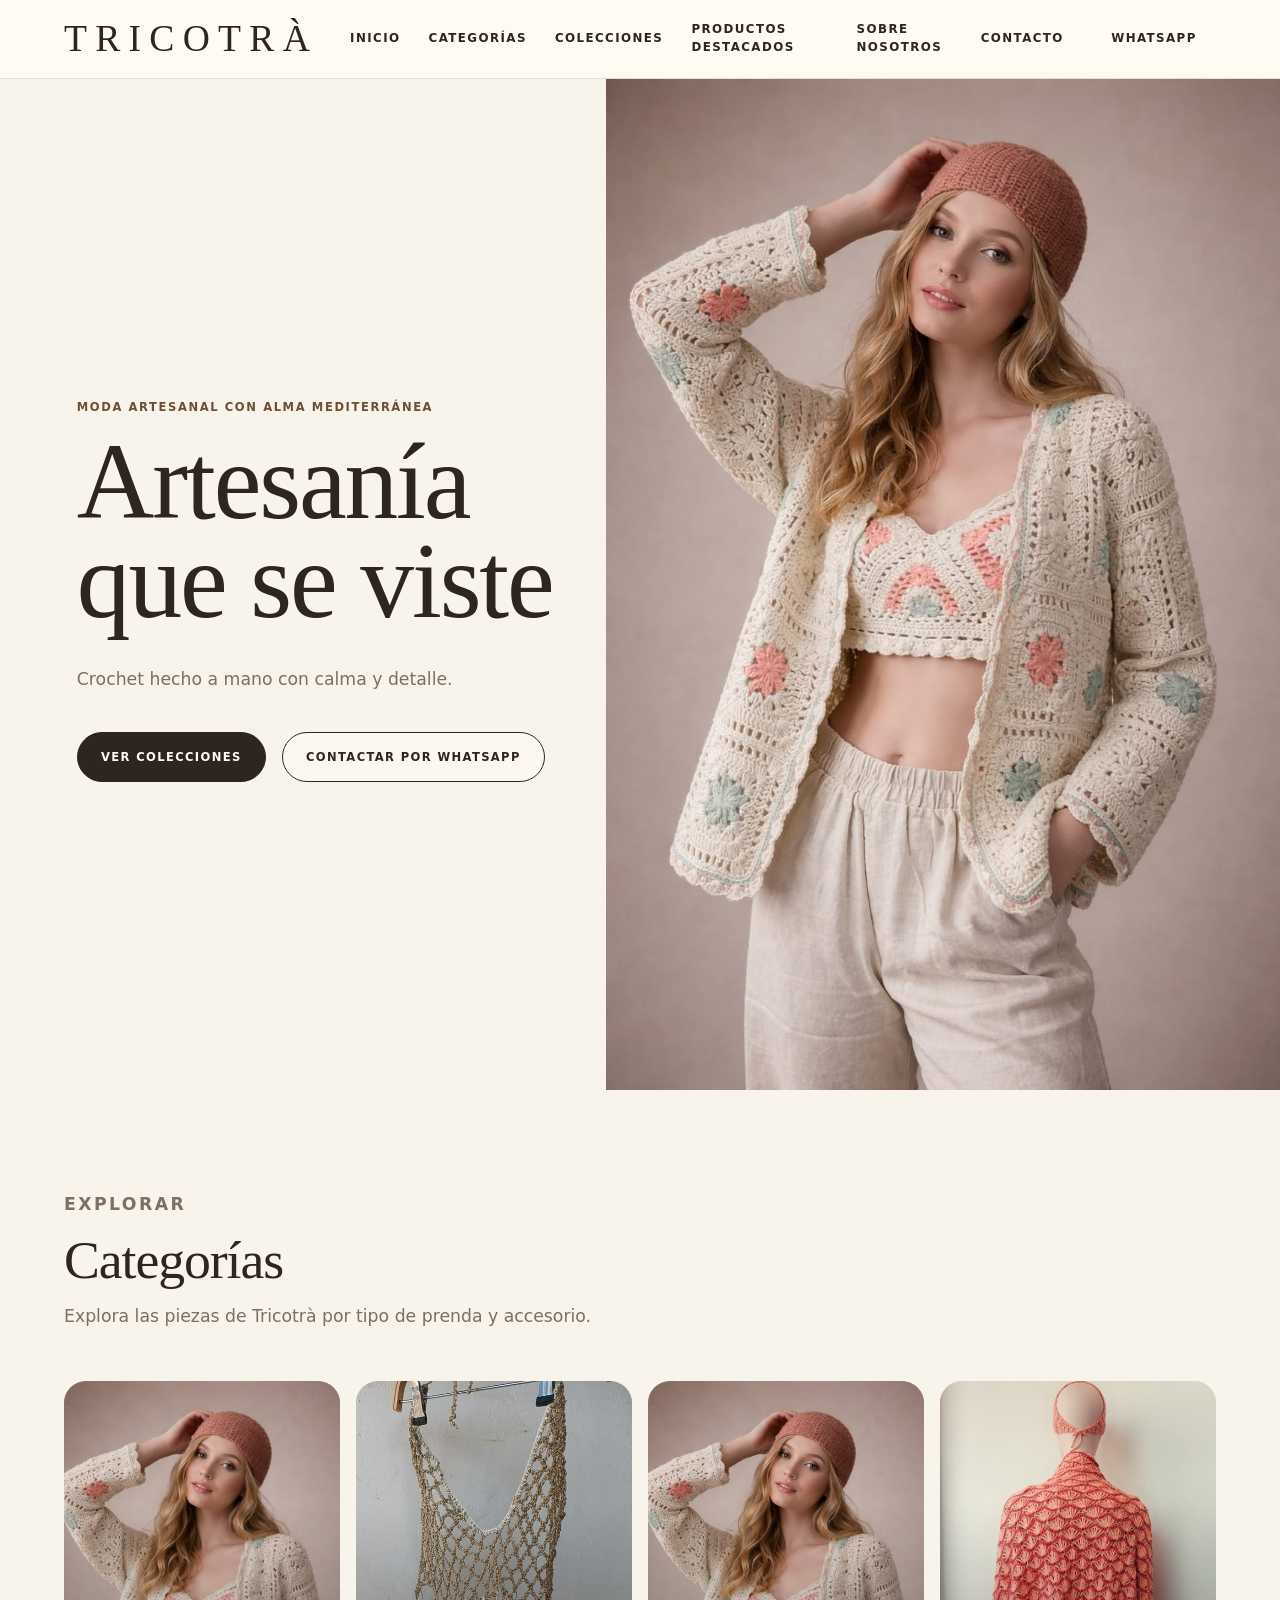
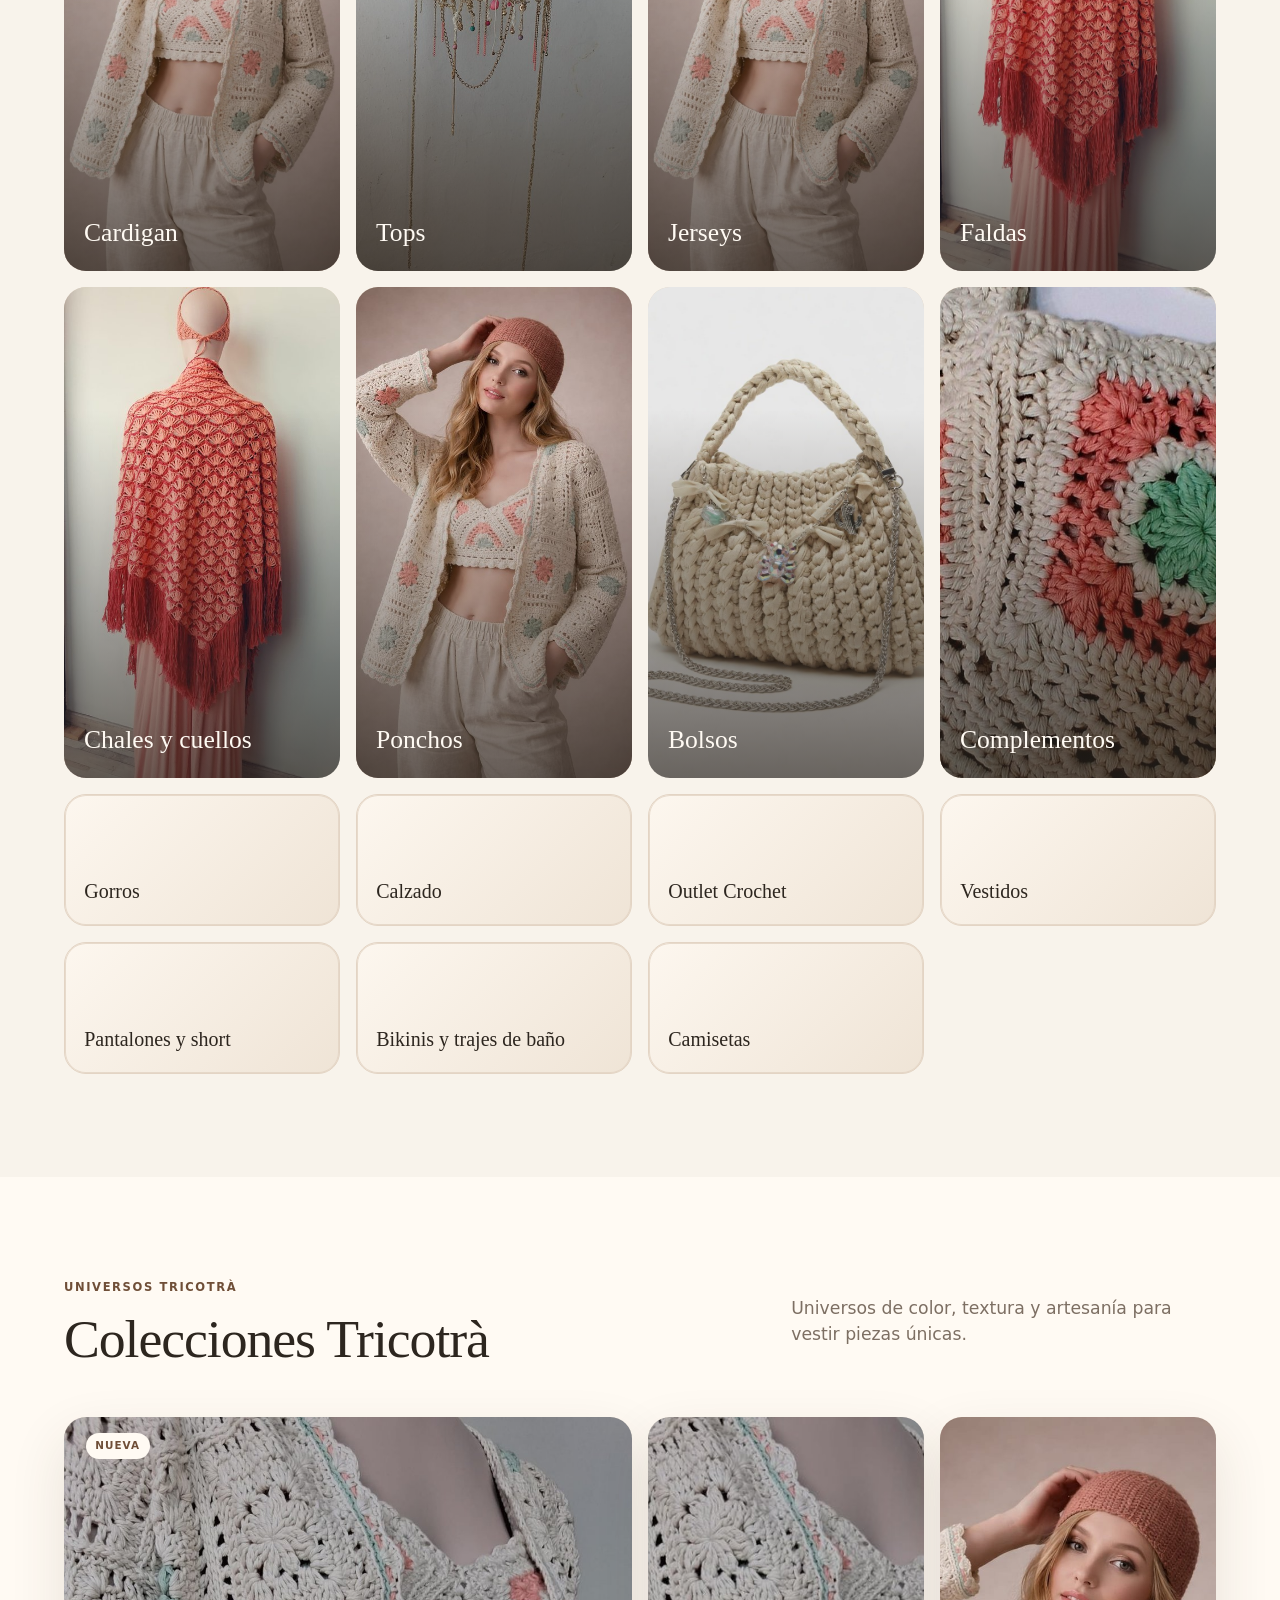
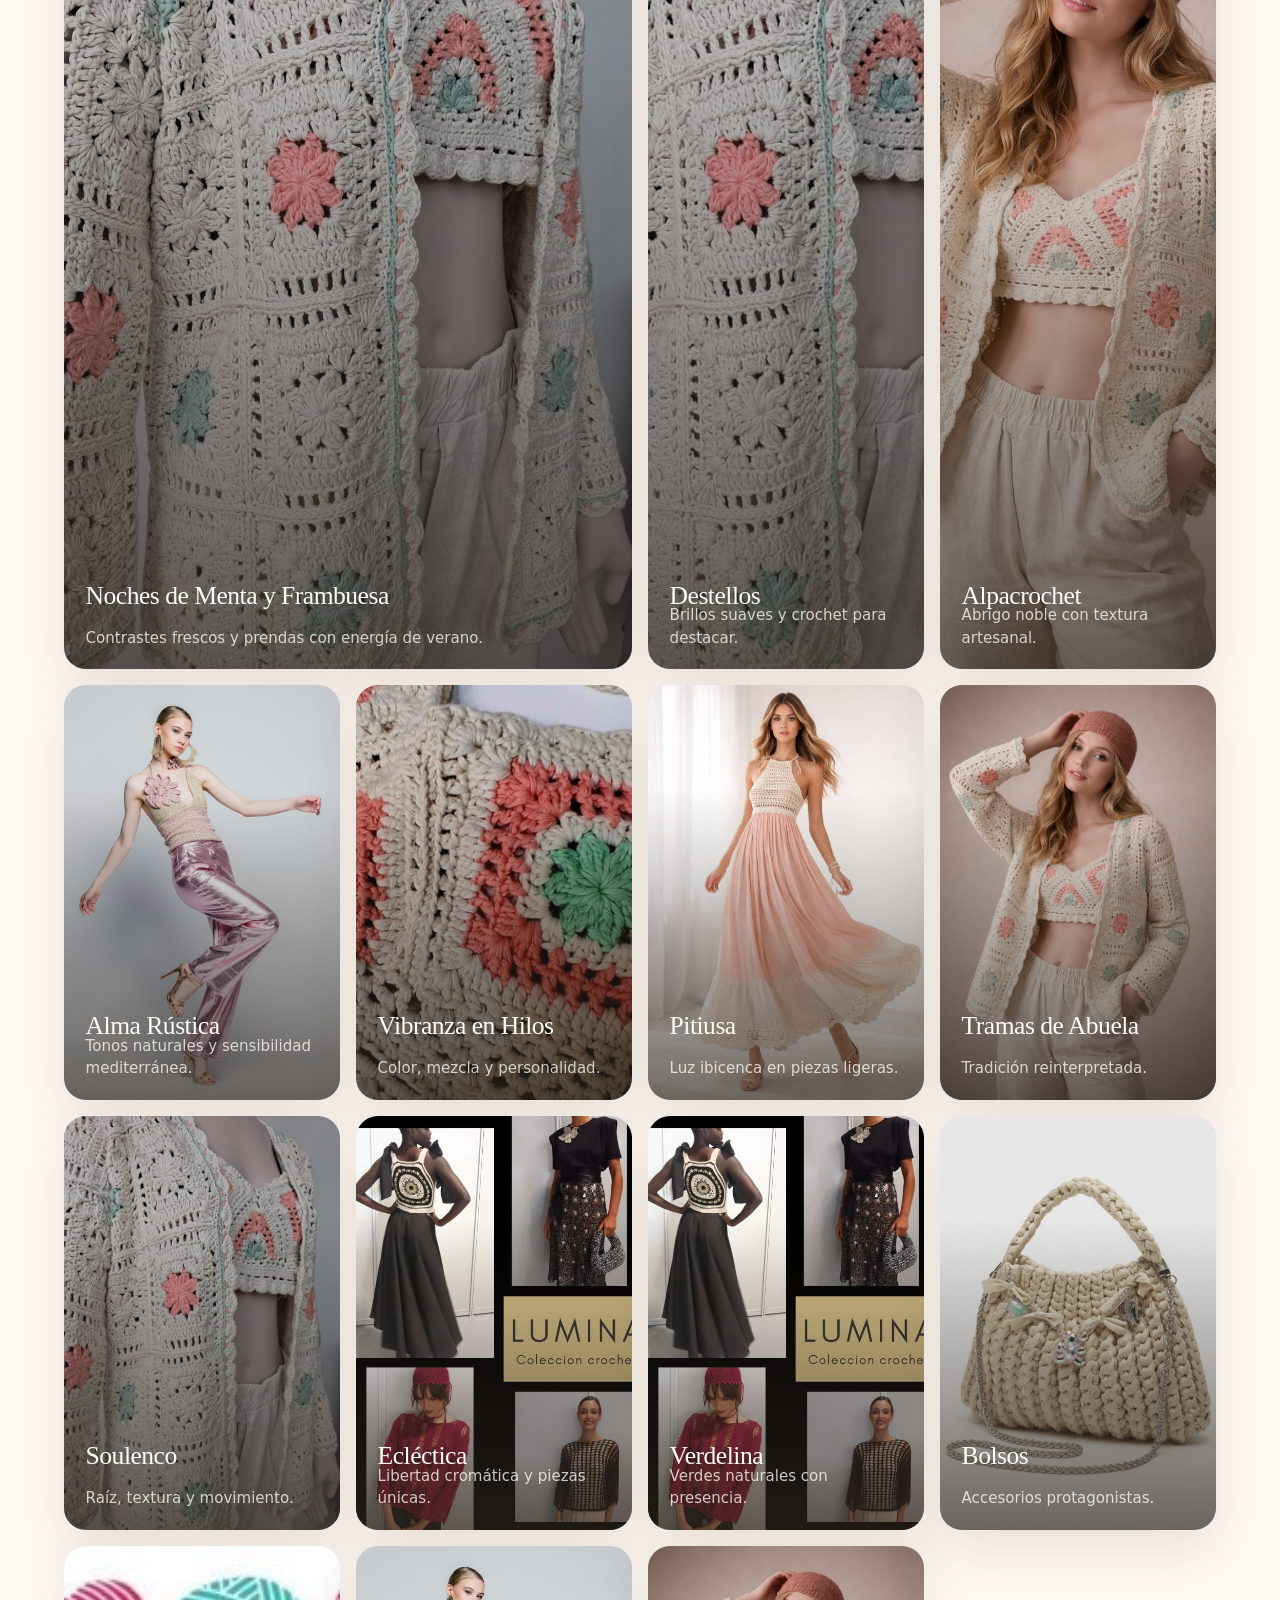
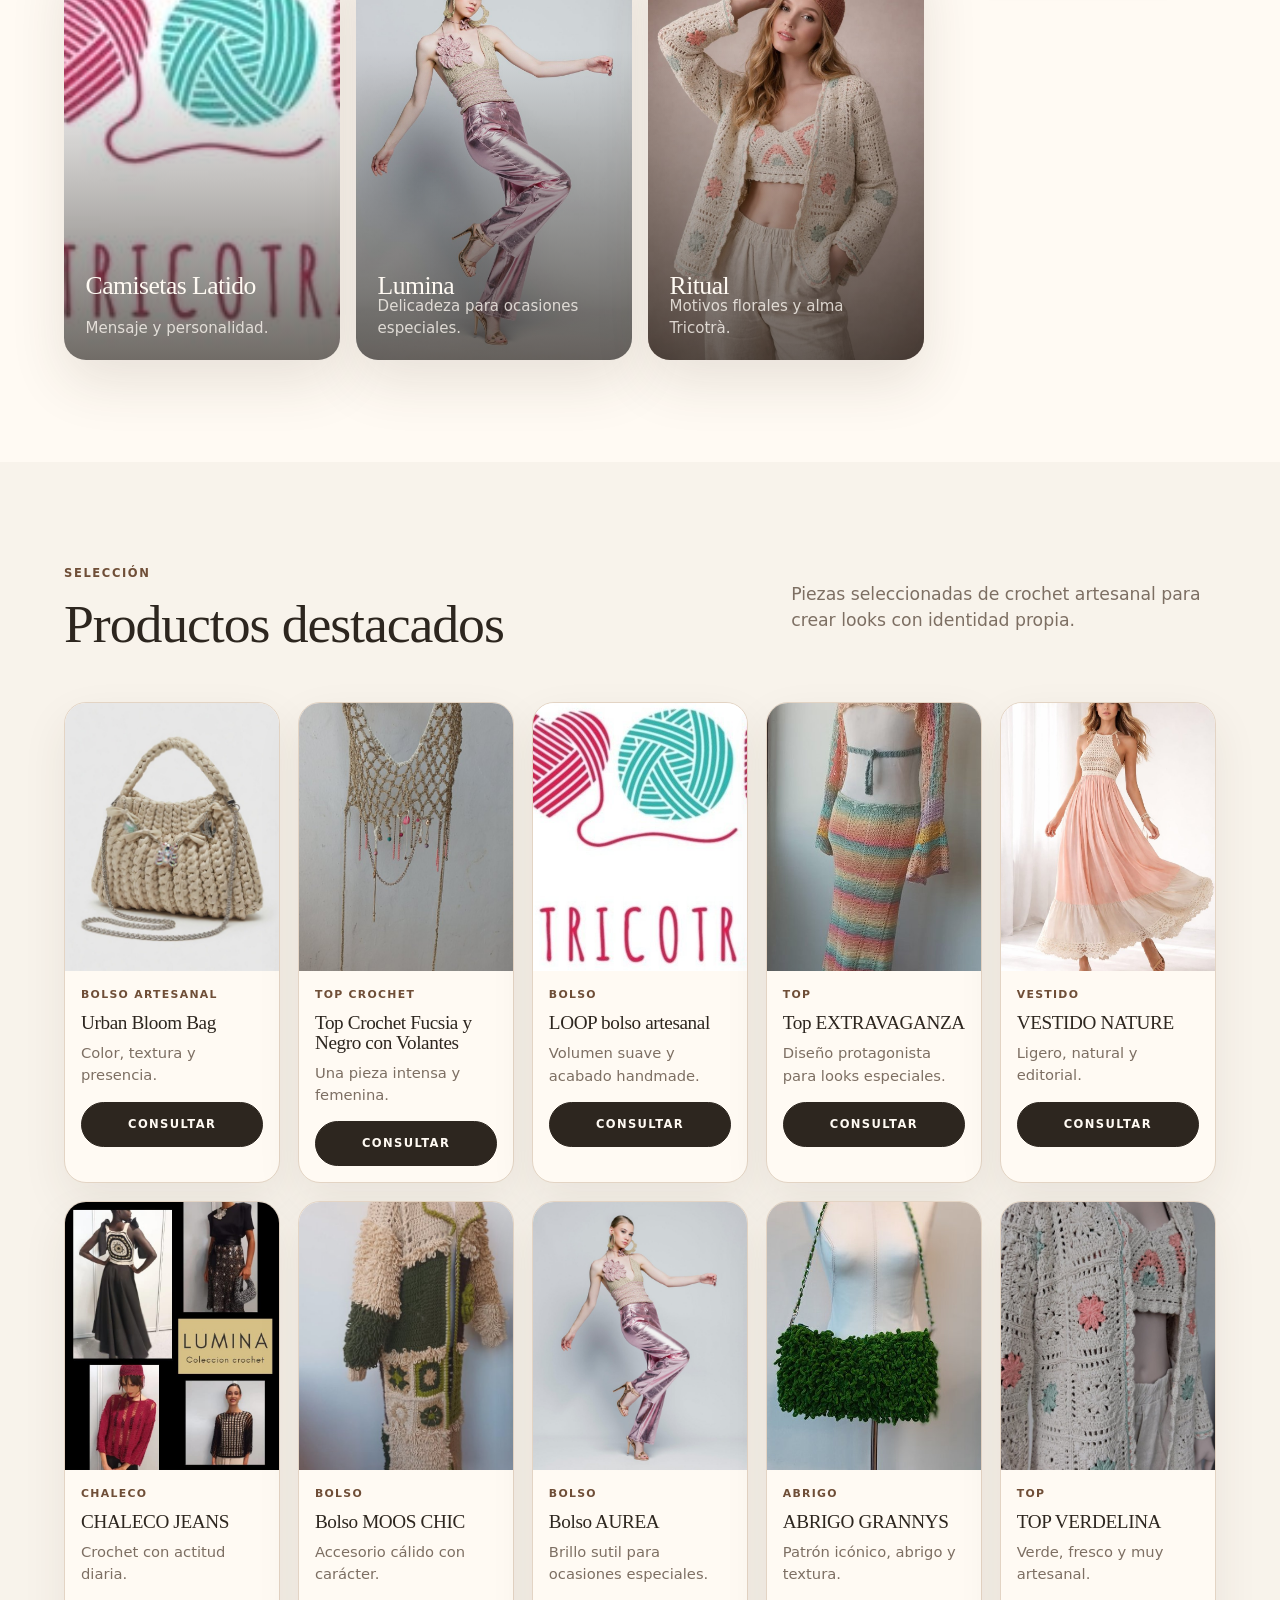
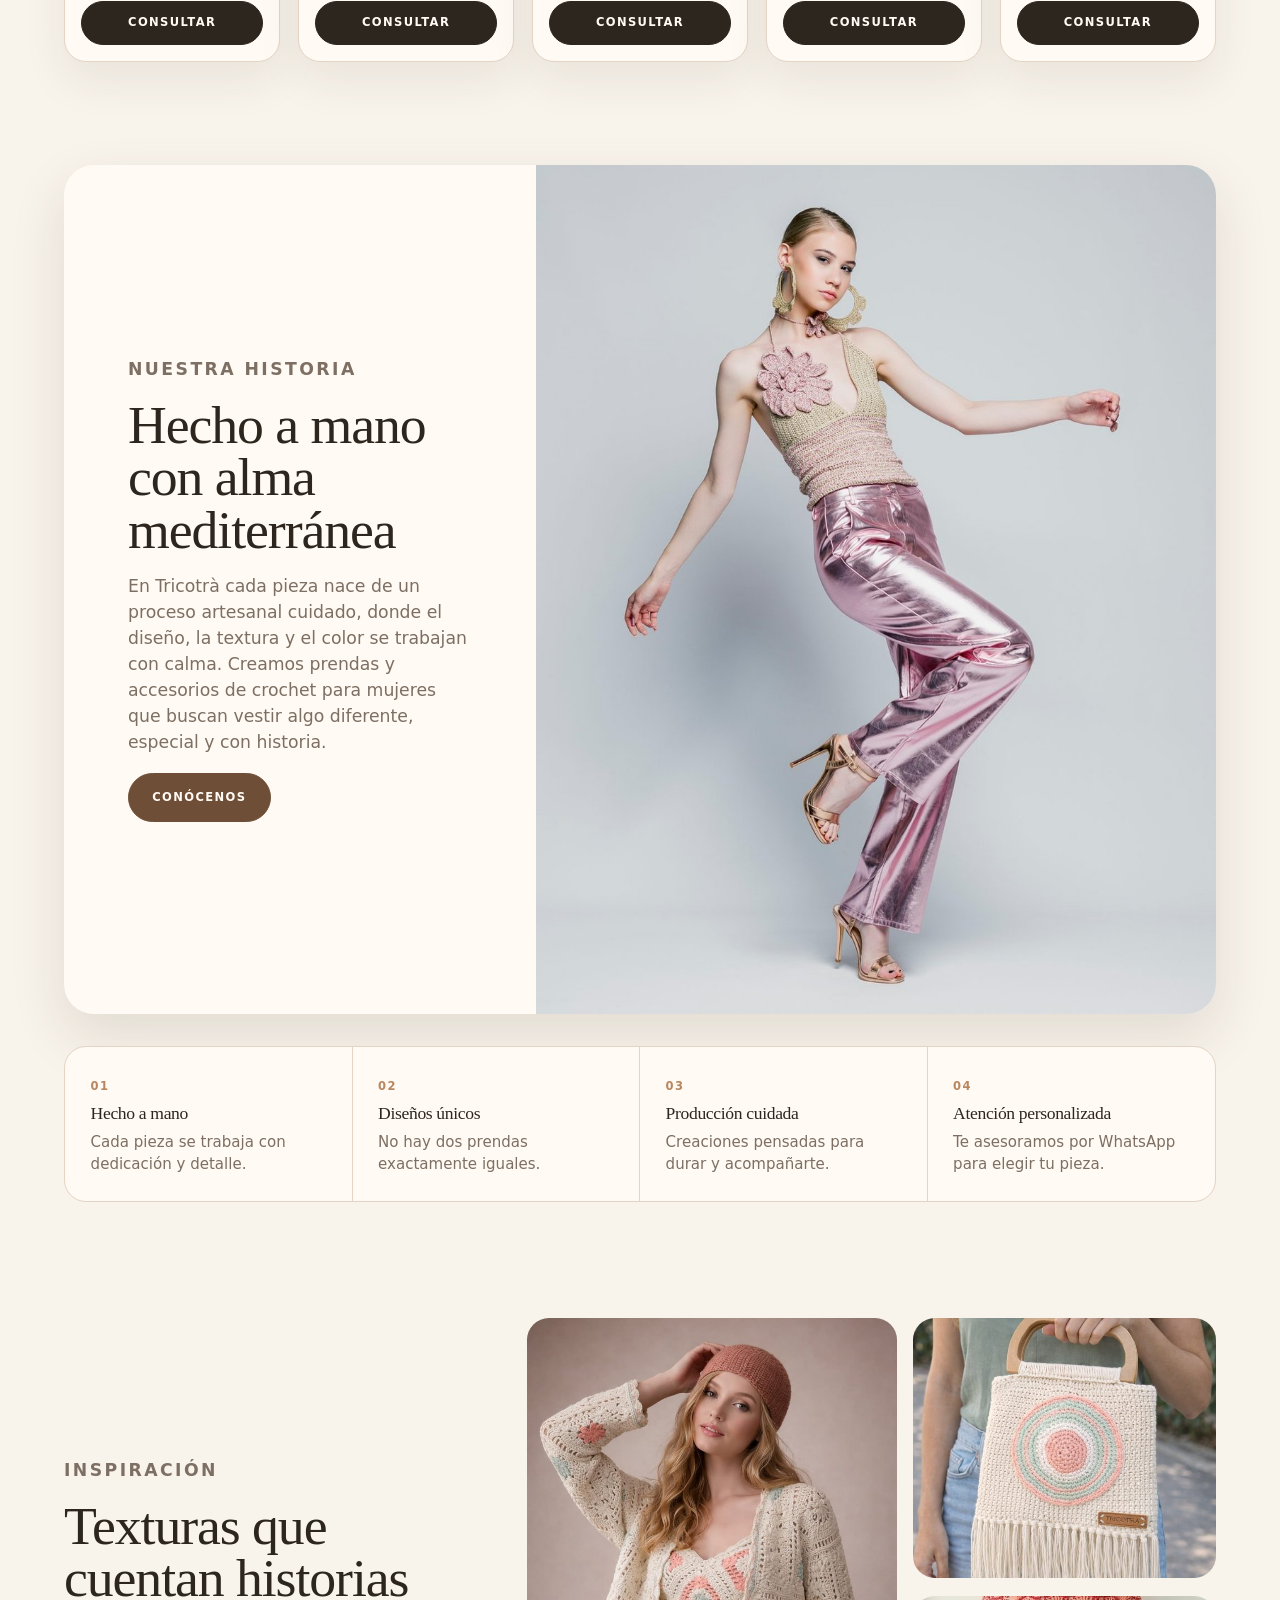
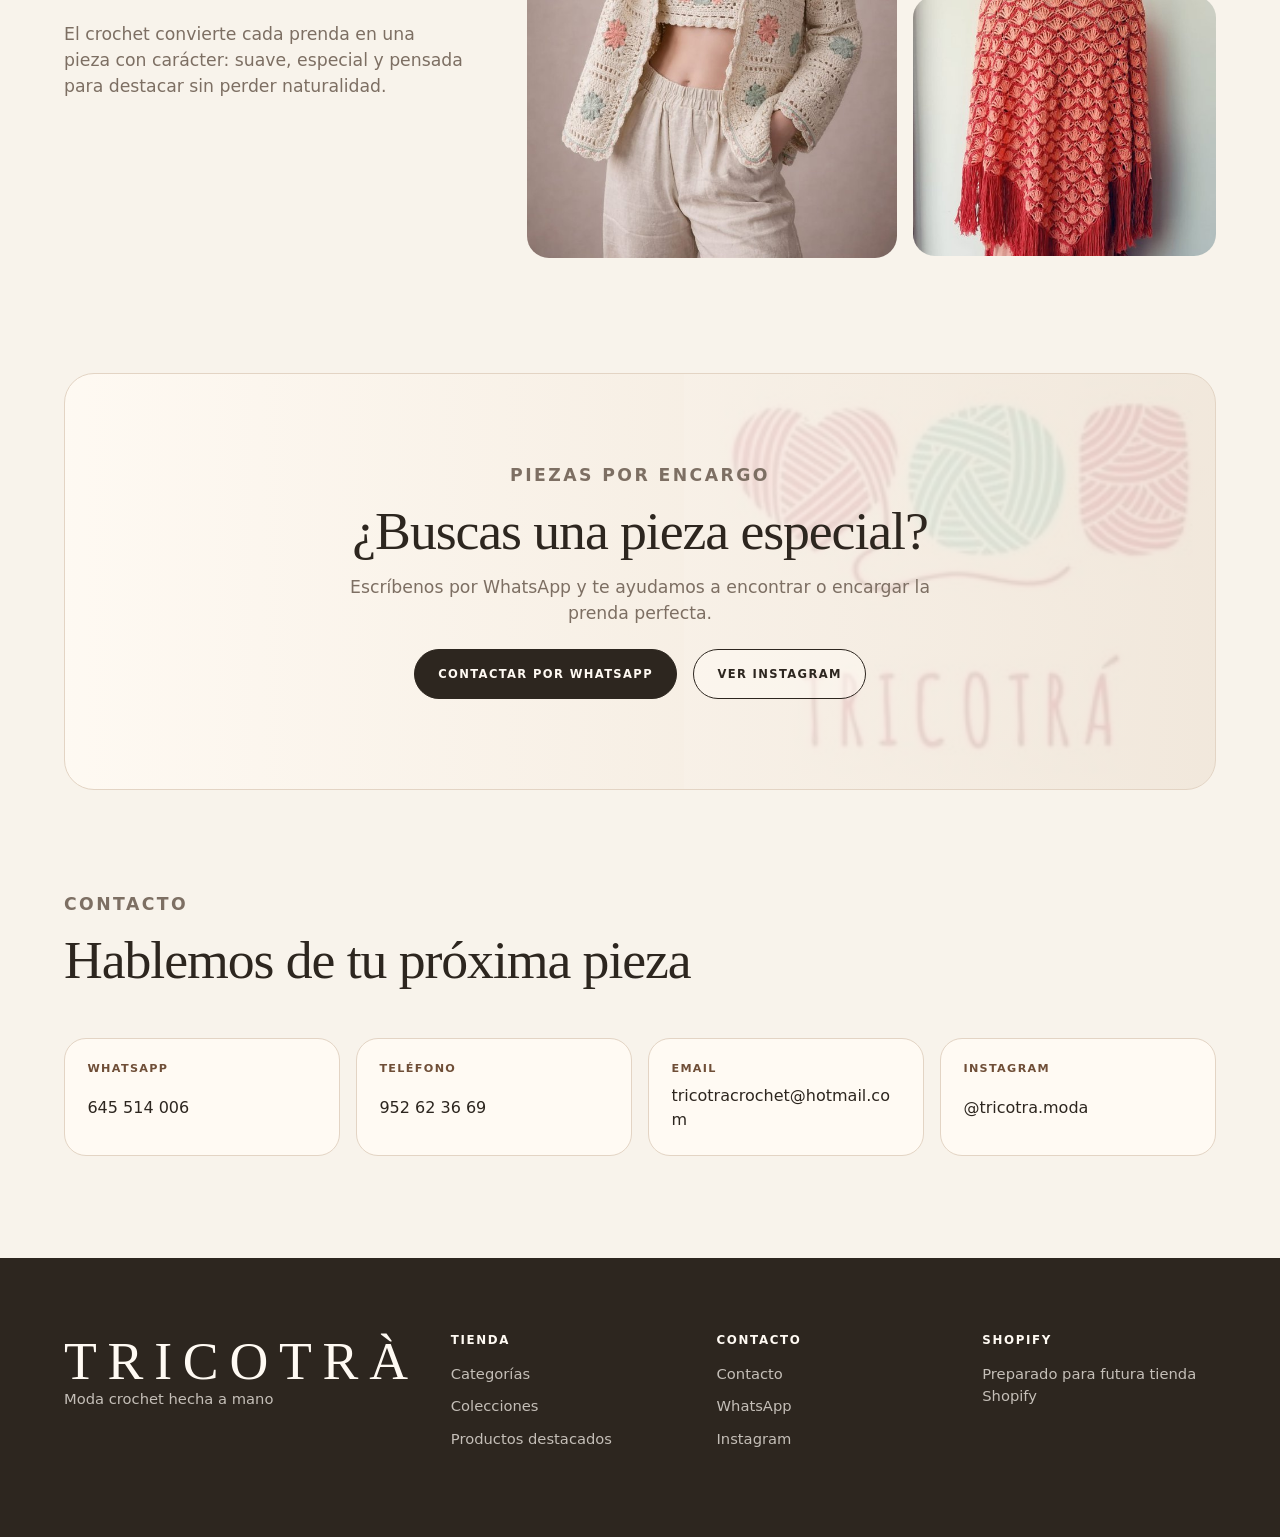
==== commit f0f3d68c: "Add files via upload" ====
--- a/index.html
+++ b/index.html
@@ -1,349 +1,241 @@
-﻿<!doctype html>
+<!doctype html>
 <html lang="es">
   <head>
     <meta charset="utf-8">
     <meta name="viewport" content="width=device-width, initial-scale=1">
-    <title>TRICOTRA | Crochet artesanal</title>
-    <meta
-      name="description"
-      content="TRICOTRA, prendas de crochet hechas a mano en Espana. Colecciones limitadas, bolsos, vestidos, tops y disenos por encargo."
-    >
+    <title>TRICOTRÀ | Moda crochet artesanal</title>
+    <meta name="description" content="Tricotrà, prendas y accesorios de crochet hechos a mano con estética boutique artesanal premium.">
     <link rel="stylesheet" href="styles.css">
   </head>
   <body>
-    <div class="announcement">Piezas unicas hechas a mano · Envio gratis desde 150 EUR · Produccion consciente</div>
-
-    <header class="site-header">
-      <a class="brand" href="#inicio" aria-label="TRICOTRA inicio">TRICOTRA</a>
-      <nav class="main-nav" aria-label="Principal">
-        <a href="crochet.html">Crochet</a>
-        <a href="colecciones.html">Colecciones</a>
-        <a href="bolsos.html">Bolsos</a>
-        <a href="tienda.html">Tienda</a>
-        <a href="contacto.html">Contacto</a>
+    <header class="site-header" data-header>
+      <a class="brand" href="#inicio" aria-label="Inicio Tricotrà">TRICOTRÀ</a>
+
+      <button class="menu-toggle" type="button" aria-label="Abrir menú" aria-expanded="false" data-menu-toggle>
+        <span></span>
+        <span></span>
+        <span></span>
+      </button>
+
+      <nav class="main-nav" aria-label="Navegación principal" data-nav>
+        <a href="#inicio">Inicio</a>
+
+        <div class="nav-dropdown">
+          <a href="#categorias" class="nav-parent">Categorías</a>
+          <button class="submenu-toggle" type="button" aria-label="Abrir categorías" data-submenu-toggle>Categorías</button>
+          <div class="dropdown-panel">
+            <a href="#categorias" data-shopify-collection="cardigan">Cardigan</a>
+            <a href="#categorias" data-shopify-collection="tops">Tops</a>
+            <a href="#categorias" data-shopify-collection="jerseys">Jerseys</a>
+            <a href="#categorias" data-shopify-collection="faldas">Faldas</a>
+            <a href="#categorias" data-shopify-collection="chales-y-cuellos">Chales y cuellos</a>
+            <a href="#categorias" data-shopify-collection="ponchos">Ponchos</a>
+            <a href="#categorias" data-shopify-collection="bolsos">Bolsos</a>
+            <a href="#categorias" data-shopify-collection="complementos">Complementos</a>
+            <a href="#categorias" data-shopify-collection="gorros">Gorros</a>
+            <a href="#categorias" data-shopify-collection="calzado">Calzado</a>
+            <a href="#categorias" data-shopify-collection="outlet-crochet">Outlet Crochet</a>
+            <a href="#categorias" data-shopify-collection="vestidos">Vestidos</a>
+            <a href="#categorias" data-shopify-collection="pantalones-y-short">Pantalones y short</a>
+            <a href="#categorias" data-shopify-collection="bikinis-y-trajes-de-bano">Bikinis y trajes de baño</a>
+            <a href="#categorias" data-shopify-collection="camisetas">Camisetas</a>
+          </div>
+        </div>
+
+        <div class="nav-dropdown">
+          <a href="#colecciones" class="nav-parent">Colecciones</a>
+          <button class="submenu-toggle" type="button" aria-label="Abrir colecciones" data-submenu-toggle>Colecciones</button>
+          <div class="dropdown-panel">
+            <a href="#colecciones" data-shopify-collection="noches-de-menta-y-frambuesa">Noches de Menta y Frambuesa</a>
+            <a href="#colecciones" data-shopify-collection="destellos">Destellos</a>
+            <a href="#colecciones" data-shopify-collection="alpacrochet">Alpacrochet</a>
+            <a href="#colecciones" data-shopify-collection="alma-rustica">Alma Rústica</a>
+            <a href="#colecciones" data-shopify-collection="vibranza-en-hilos">Vibranza en Hilos</a>
+            <a href="#colecciones" data-shopify-collection="pitiusa">Pitiusa</a>
+            <a href="#colecciones" data-shopify-collection="tramas-de-abuela">Tramas de Abuela</a>
+            <a href="#colecciones" data-shopify-collection="soulenco">Soulenco</a>
+            <a href="#colecciones" data-shopify-collection="eclectica">Ecléctica</a>
+            <a href="#colecciones" data-shopify-collection="verdelina">Verdelina</a>
+            <a href="#colecciones" data-shopify-collection="bolsos">Bolsos</a>
+            <a href="#colecciones" data-shopify-collection="camisetas-latido">Camisetas Latido</a>
+            <a href="#colecciones" data-shopify-collection="lumina">Lumina</a>
+            <a href="#colecciones" data-shopify-collection="ritual">Ritual</a>
+          </div>
+        </div>
+
+        <a href="#productos">Productos destacados</a>
+        <a href="#sobre-nosotros">Sobre nosotros</a>
+        <a href="#contacto">Contacto</a>
+        <a class="nav-whatsapp" href="https://api.whatsapp.com/send?phone=34645514006&text=Hola%2C%20quiero%20saber%20m%C3%A1s%20sobre%20las%20prendas%20de%20Tricotr%C3%A0">WhatsApp</a>
       </nav>
-      <a class="header-action" href="https://api.whatsapp.com/send?phone=34645514006&text=Hola%2C%20quiero%20saber%20m%C3%A1s%20sobre%20las%20prendas%20de%20Tricotr%C3%A0" aria-label="Contactar por WhatsApp">WhatsApp</a>
     </header>
 
-    <main id="inicio">
-      <section class="hero split-hero">
-        <article class="hero-panel" onclick="location.href='colecciones.html'">
-          <img
-            src="assets/img/tricotra-23-c3ffa6fa.jpg"
-            alt="Coleccion Ritual de crochet TRICOTRA"
-          >
-          <div class="hero-overlay">
-            <p class="eyebrow">Nueva temporada</p>
-            <h1>Arte tejido<br><em>a mano.</em></h1>
-            <p>Crochet artesanal en algodon organico. Piezas unicas nacidas en Espana.</p>
-            <a class="button ghost-light" href="colecciones.html">Ver colecciones</a>
-          </div>
-        </article>
-
-        <article class="hero-panel" onclick="location.href='tienda.html'">
-          <img
-            src="assets/img/tricotra-04-90a7c116.jpg"
-            alt="Bolso Urban Bloom de crochet multicolor de TRICOTRA"
-          >
-          <div class="hero-overlay warm">
-            <p class="eyebrow">Exclusivo · Edicion limitada</p>
-            <h1>Urban<br><em>Bloom Bag</em></h1>
-            <p>Color, textura y una pieza protagonista para consultar directamente con TRICOTRA.</p>
-            <a class="button primary" href="tienda.html">Ver escaparate</a>
-          </div>
-        </article>
-      </section>
-
-      <div class="marquee" aria-hidden="true">
-        <div class="marquee-track">
-          <span>Crochet artesanal</span><span>·</span><span>Hecho a mano</span><span>·</span><span>Algodon organico</span><span>·</span><span>Piezas unicas</span><span>·</span><span>Made in Spain</span><span>·</span><span>Slow fashion</span><span>·</span>
-          <span>Crochet artesanal</span><span>·</span><span>Hecho a mano</span><span>·</span><span>Algodon organico</span><span>·</span><span>Piezas unicas</span><span>·</span><span>Made in Spain</span><span>·</span><span>Slow fashion</span><span>·</span>
-        </div>
-      </div>
-
-      <section class="quick-shop" id="crochet" aria-label="Compra rapida">
-        <article>
-          <span>01</span>
-          <h2>Hecho a mano</h2>
-          <p>Cada puntada se trabaja con tiempo, textura y cuidado real.</p>
-        </article>
-        <article>
-          <span>02</span>
-          <h2>Edicion limitada</h2>
-          <p>No fabricamos en serie: cada prenda tiene una presencia unica.</p>
-        </article>
-        <article>
-          <span>03</span>
-          <h2>Zero waste</h2>
-          <p>Materiales naturales, reciclados y produccion bajo pedido.</p>
-        </article>
-      </section>
-
-      <section class="shop-section" id="categorias">
-        <div class="shop-heading">
-          <p class="eyebrow">Categorias</p>
-          <h2>Categorias reales TRICOTRA</h2>
-          <p>Una seleccion ordenada de las familias principales para explorar el universo crochet de la marca.</p>
-        </div>
-        <div class="category-strip" aria-label="Categorias reales de TRICOTRA">
-          <a href="tienda.html"><span>Cardigan</span><strong>Chaquetas tejidas a mano con textura.</strong></a>
-          <a href="tienda.html"><span>Tops</span><strong>Piezas ligeras, coloridas y protagonistas.</strong></a>
-          <a href="tienda.html"><span>Jerseys</span><strong>Prendas suaves para looks de temporada.</strong></a>
-          <a href="tienda.html"><span>Faldas</span><strong>Siluetas artesanales con movimiento.</strong></a>
-          <a href="tienda.html"><span>Chales y cuellos</span><strong>Capas de crochet para completar el look.</strong></a>
-          <a href="tienda.html"><span>Ponchos</span><strong>Volumen, abrigo y punto artesanal.</strong></a>
-          <a href="bolsos.html"><span>Bolsos</span><strong>Accesorios con color y caracter propio.</strong></a>
-          <a href="tienda.html"><span>Complementos</span><strong>Detalles especiales hechos a mano.</strong></a>
-          <a href="tienda.html"><span>Gorros</span><strong>Balaclavas y piezas de invierno.</strong></a>
-          <a href="tienda.html"><span>Calzado</span><strong>Propuestas artesanales para completar estilismos.</strong></a>
-          <a href="tienda.html"><span>Outlet Crochet</span><strong>Ultimas oportunidades y piezas seleccionadas.</strong></a>
-          <a href="tienda.html"><span>Vestidos</span><strong>Crochet para verano, eventos y noches especiales.</strong></a>
-          <a href="tienda.html"><span>Pantalones y short</span><strong>Prendas relajadas con identidad TRICOTRA.</strong></a>
-          <a href="tienda.html"><span>Bikinis y trajes de bano</span><strong>Moda de bano con textura artesanal.</strong></a>
-          <a href="tienda.html"><span>Camisetas</span><strong>Basicos con mensaje, color y personalidad.</strong></a>
-        </div>
-      </section>
-
-      <section class="collection-feature" id="colecciones">
-        <div class="section-kicker">Ritual</div>
-        <div class="feature-grid">
-          <div class="feature-text">
-            <h2>Coleccion capsula en algodon organico</h2>
-            <p>
-              Una propuesta de crochet con alma mediterranea: tops, vestidos, chales y bolsos pensados
-              para noches especiales, verano lento y looks con mucha personalidad.
-            </p>
-            <a class="text-link" href="tienda.html">Descubrir la seleccion</a>
-          </div>
-          <div class="lookbook">
-          <img
-            src="assets/img/tricotra-22-6382b3dd.jpg"
-            alt="Prenda de la coleccion Ritual de TRICOTRA"
-          >
-          <img
-            src="assets/img/tricotra-20-6d07e46f.jpg"
-            alt="Detalle de crochet artesanal de la coleccion Ritual"
-          >
-          </div>
-        </div>
-      </section>
-
-      <section class="trust-section" id="colecciones-tricotra">
-        <div class="shop-heading">
-          <p class="eyebrow">Colecciones TRICOTRA</p>
-          <h2>Colecciones Tricotra</h2>
-          <p>Capsulas reales de la marca, integradas en el mismo estilo visual de la web actual.</p>
-        </div>
-        <div class="trust-grid">
-          <article><h3>Noches de Menta y Frambuesa</h3><p>Color fresco, contraste y piezas con energia de verano.</p></article>
-          <article><h3>Destellos</h3><p>Brillos, textura y prendas especiales para destacar.</p></article>
-          <article><h3>Alpacrochet</h3><p>Suavidad, abrigo y materiales nobles en clave crochet.</p></article>
-          <article><h3>Alma Rustica</h3><p>Tonos naturales y una estetica artesanal muy mediterranea.</p></article>
-          <article><h3>Vibranza en Hilos</h3><p>Hilos vivos, color y mezclas llenas de personalidad.</p></article>
-          <article><h3>Pitiusa</h3><p>Inspiracion ibicenca para looks ligeros y luminosos.</p></article>
-          <article><h3>Tramas de Abuela</h3><p>Tradicion reinterpretada con patrones contemporaneos.</p></article>
-          <article><h3>Soulenco</h3><p>Una coleccion expresiva con raiz, textura y movimiento.</p></article>
-          <article><h3>Eclectica</h3><p>Mezcla libre de color, formas y piezas unicas.</p></article>
-          <article><h3>Verdelina</h3><p>Verdes, frescura y prendas con presencia natural.</p></article>
-          <article><h3>Bolsos</h3><p>Accesorios artesanales pensados como pieza protagonista.</p></article>
-          <article><h3>Camisetas Latido</h3><p>Mensajes, identidad y prendas faciles de combinar.</p></article>
-          <article><h3>Lumina</h3><p>Luz, delicadeza y crochet para ocasiones especiales.</p></article>
-          <article><h3>Ritual</h3><p>Motivos florales, algodon y una estetica muy TRICOTRA.</p></article>
-        </div>
-      </section>
-
-      <section class="shop-section" id="tienda">
-        <div class="shop-heading">
-          <p class="eyebrow">Escaparate</p>
-          <h2>Productos destacados de Tricotra</h2>
-          <p>Seleccion provisional con nombres reales. Las fotos finales se podran sustituir cuando la marca entregue el catalogo ordenado.</p>
-        </div>
-
-        <div class="filters" aria-label="Categorias de tienda">
-          <button class="filter active" type="button" data-filter="all">Todo</button>
-          <button class="filter" type="button" data-filter="prenda">Prendas</button>
-          <button class="filter" type="button" data-filter="bolso">Bolsos</button>
-          <button class="filter" type="button" data-filter="abrigo">Invierno</button>
-        </div>
-
+    <main>
+      <section class="hero" id="inicio">
+        <div class="hero-copy">
+          <p class="eyebrow">Moda artesanal con alma mediterránea</p>
+          <h1>Artesanía<br>que se viste</h1>
+          <p>Crochet hecho a mano con calma y detalle.</p>
+          <div class="hero-actions">
+            <a class="button button-dark" href="#colecciones">Ver colecciones</a>
+            <a class="button button-light" href="https://api.whatsapp.com/send?phone=34645514006&text=Hola%2C%20quiero%20saber%20m%C3%A1s%20sobre%20las%20prendas%20de%20Tricotr%C3%A0">Contactar por WhatsApp</a>
+          </div>
+        </div>
+        <div class="hero-media">
+          <img src="assets/img/tricotra-23-c3ffa6fa.jpg" alt="Modelo con prenda de crochet artesanal Tricotrà">
+        </div>
+      </section>
+
+      <section class="section" id="categorias">
+        <div class="section-heading">
+          <p class="eyebrow">Explorar</p>
+          <h2>Categorías</h2>
+          <p>Explora las piezas de Tricotrà por tipo de prenda y accesorio.</p>
+        </div>
+        <div class="category-grid">
+          <a class="category-card" href="#productos" data-shopify-collection="cardigan"><img src="assets/img/tricotra-23-c3ffa6fa.jpg" alt=""><span>Cardigan</span></a>
+          <a class="category-card" href="#productos" data-shopify-collection="tops"><img src="assets/img/tricotra-10-21f05653.jpg" alt=""><span>Tops</span></a>
+          <a class="category-card" href="#productos" data-shopify-collection="jerseys"><img src="assets/img/tricotra-21-e7a10d84.jpg" alt=""><span>Jerseys</span></a>
+          <a class="category-card" href="#productos" data-shopify-collection="faldas"><img src="assets/img/tricotra-09-c2e0441d.jpg" alt=""><span>Faldas</span></a>
+          <a class="category-card" href="#productos" data-shopify-collection="chales-y-cuellos"><img src="assets/img/tricotra-08-1cbb5e71.jpg" alt=""><span>Chales y cuellos</span></a>
+          <a class="category-card" href="#productos" data-shopify-collection="ponchos"><img src="assets/img/tricotra-22-6382b3dd.jpg" alt=""><span>Ponchos</span></a>
+          <a class="category-card" href="#productos" data-shopify-collection="bolsos"><img src="assets/img/tricotra-04-90a7c116.jpg" alt=""><span>Bolsos</span></a>
+          <a class="category-card" href="#productos" data-shopify-collection="complementos"><img src="assets/img/tricotra-24-56afde8f.jpg" alt=""><span>Complementos</span></a>
+          <a class="category-card small-card" href="#productos" data-shopify-collection="gorros"><span>Gorros</span></a>
+          <a class="category-card small-card" href="#productos" data-shopify-collection="calzado"><span>Calzado</span></a>
+          <a class="category-card small-card" href="#productos" data-shopify-collection="outlet-crochet"><span>Outlet Crochet</span></a>
+          <a class="category-card small-card" href="#productos" data-shopify-collection="vestidos"><span>Vestidos</span></a>
+          <a class="category-card small-card" href="#productos" data-shopify-collection="pantalones-y-short"><span>Pantalones y short</span></a>
+          <a class="category-card small-card" href="#productos" data-shopify-collection="bikinis-y-trajes-de-bano"><span>Bikinis y trajes de baño</span></a>
+          <a class="category-card small-card" href="#productos" data-shopify-collection="camisetas"><span>Camisetas</span></a>
+        </div>
+      </section>
+
+      <section class="section section-warm" id="colecciones">
+        <div class="section-heading split-heading">
+          <div>
+            <p class="eyebrow">Universos Tricotrà</p>
+            <h2>Colecciones Tricotrà</h2>
+          </div>
+          <p>Universos de color, textura y artesanía para vestir piezas únicas.</p>
+        </div>
+        <div class="collection-grid">
+          <a class="collection-card featured" href="#productos" data-shopify-collection="noches-de-menta-y-frambuesa"><img src="assets/img/tricotra-18-748ce39c.jpg" alt=""><span>Nueva</span><h3>Noches de Menta y Frambuesa</h3><p>Contrastes frescos y prendas con energía de verano.</p></a>
+          <a class="collection-card" href="#productos" data-shopify-collection="destellos"><img src="assets/img/tricotra-19-9d9b62aa.jpg" alt=""><h3>Destellos</h3><p>Brillos suaves y crochet para destacar.</p></a>
+          <a class="collection-card" href="#productos" data-shopify-collection="alpacrochet"><img src="assets/img/tricotra-21-e7a10d84.jpg" alt=""><h3>Alpacrochet</h3><p>Abrigo noble con textura artesanal.</p></a>
+          <a class="collection-card" href="#productos" data-shopify-collection="alma-rustica"><img src="assets/img/tricotra-26-dbf9d8f0.jpg" alt=""><h3>Alma Rústica</h3><p>Tonos naturales y sensibilidad mediterránea.</p></a>
+          <a class="collection-card" href="#productos" data-shopify-collection="vibranza-en-hilos"><img src="assets/img/tricotra-25-a3bd812d.jpg" alt=""><h3>Vibranza en Hilos</h3><p>Color, mezcla y personalidad.</p></a>
+          <a class="collection-card" href="#productos" data-shopify-collection="pitiusa"><img src="assets/img/tricotra-30-0b845335.jpg" alt=""><h3>Pitiusa</h3><p>Luz ibicenca en piezas ligeras.</p></a>
+          <a class="collection-card" href="#productos" data-shopify-collection="tramas-de-abuela"><img src="assets/img/tricotra-22-6382b3dd.jpg" alt=""><h3>Tramas de Abuela</h3><p>Tradición reinterpretada.</p></a>
+          <a class="collection-card" href="#productos" data-shopify-collection="soulenco"><img src="assets/img/tricotra-20-6d07e46f.jpg" alt=""><h3>Soulenco</h3><p>Raíz, textura y movimiento.</p></a>
+          <a class="collection-card" href="#productos" data-shopify-collection="eclectica"><img src="assets/img/tricotra-17-3bb5aead.jpg" alt=""><h3>Ecléctica</h3><p>Libertad cromática y piezas únicas.</p></a>
+          <a class="collection-card" href="#productos" data-shopify-collection="verdelina"><img src="assets/img/tricotra-16-abd83c36.jpg" alt=""><h3>Verdelina</h3><p>Verdes naturales con presencia.</p></a>
+          <a class="collection-card" href="#productos" data-shopify-collection="bolsos"><img src="assets/img/tricotra-04-90a7c116.jpg" alt=""><h3>Bolsos</h3><p>Accesorios protagonistas.</p></a>
+          <a class="collection-card" href="#productos" data-shopify-collection="camisetas-latido"><img src="assets/img/tricotra-29-fd529f17.jpg" alt=""><h3>Camisetas Latido</h3><p>Mensaje y personalidad.</p></a>
+          <a class="collection-card" href="#productos" data-shopify-collection="lumina"><img src="assets/img/tricotra-27-810fdf5a.jpg" alt=""><h3>Lumina</h3><p>Delicadeza para ocasiones especiales.</p></a>
+          <a class="collection-card" href="#productos" data-shopify-collection="ritual"><img src="assets/img/tricotra-23-c3ffa6fa.jpg" alt=""><h3>Ritual</h3><p>Motivos florales y alma Tricotrà.</p></a>
+        </div>
+      </section>
+
+      <section class="section" id="productos">
+        <div class="section-heading split-heading">
+          <div>
+            <p class="eyebrow">Selección</p>
+            <h2>Productos destacados</h2>
+          </div>
+          <p>Piezas seleccionadas de crochet artesanal para crear looks con identidad propia.</p>
+        </div>
         <div class="product-grid">
-          <article class="product-card" data-category="bolso"><div class="product-media"><img src="assets/img/tricotra-04-90a7c116.jpg" alt="Urban Bloom Bag"><img class="hover-image" src="assets/img/tricotra-03-6281803c.jpg" alt=""></div><div class="product-info"><p>Bolso</p><h3>Urban Bloom Bag</h3><span>Consultar disponibilidad</span><a class="shop-button" href="https://api.whatsapp.com/send?phone=34645514006&text=Hola%2C%20quiero%20saber%20m%C3%A1s%20sobre%20las%20prendas%20de%20Tricotr%C3%A0">Consultar por WhatsApp</a></div></article>
-          <article class="product-card" data-category="prenda"><div class="product-media"><img src="assets/img/tricotra-10-21f05653.jpg" alt="Top Crochet Fucsia y Negro con Volantes"><img class="hover-image" src="assets/img/tricotra-25-a3bd812d.jpg" alt=""></div><div class="product-info"><p>Top</p><h3>Top Crochet Fucsia y Negro con Volantes</h3><span>Consultar disponibilidad</span><a class="shop-button" href="https://api.whatsapp.com/send?phone=34645514006&text=Hola%2C%20quiero%20saber%20m%C3%A1s%20sobre%20las%20prendas%20de%20Tricotr%C3%A0">Consultar por WhatsApp</a></div></article>
-          <article class="product-card" data-category="bolso"><div class="product-media"><img src="assets/img/tricotra-15-7ccb7b1a.jpg" alt="LOOP bolso artesanal"><img class="hover-image" src="assets/img/tricotra-14-c22de935.jpg" alt=""></div><div class="product-info"><p>Bolso</p><h3>LOOP bolso artesanal</h3><span>Consultar disponibilidad</span><a class="shop-button" href="https://api.whatsapp.com/send?phone=34645514006&text=Hola%2C%20quiero%20saber%20m%C3%A1s%20sobre%20las%20prendas%20de%20Tricotr%C3%A0">Consultar por WhatsApp</a></div></article>
-          <article class="product-card" data-category="prenda"><div class="product-media"><img src="assets/img/tricotra-11-4d88a423.jpg" alt="Top EXTRAVAGANZA"><img class="hover-image" src="assets/img/tricotra-19-9d9b62aa.jpg" alt=""></div><div class="product-info"><p>Top</p><h3>Top EXTRAVAGANZA</h3><span>Consultar disponibilidad</span><a class="shop-button" href="https://api.whatsapp.com/send?phone=34645514006&text=Hola%2C%20quiero%20saber%20m%C3%A1s%20sobre%20las%20prendas%20de%20Tricotr%C3%A0">Consultar por WhatsApp</a></div></article>
-          <article class="product-card" data-category="prenda"><div class="product-media"><img src="assets/img/tricotra-18-748ce39c.jpg" alt="Mangas campana"><img class="hover-image" src="assets/img/tricotra-20-6d07e46f.jpg" alt=""></div><div class="product-info"><p>Prenda</p><h3>Mangas campana</h3><span>Consultar disponibilidad</span><a class="shop-button" href="https://api.whatsapp.com/send?phone=34645514006&text=Hola%2C%20quiero%20saber%20m%C3%A1s%20sobre%20las%20prendas%20de%20Tricotr%C3%A0">Consultar por WhatsApp</a></div></article>
-          <article class="product-card feature-product" data-category="prenda"><div class="product-media"><img src="assets/img/tricotra-30-0b845335.jpg" alt="VESTIDO NATURE"><img class="hover-image" src="assets/img/tricotra-09-c2e0441d.jpg" alt=""></div><div class="product-info"><p>Vestido</p><h3>VESTIDO NATURE</h3><span>Consultar disponibilidad</span><a class="shop-button" href="https://api.whatsapp.com/send?phone=34645514006&text=Hola%2C%20quiero%20saber%20m%C3%A1s%20sobre%20las%20prendas%20de%20Tricotr%C3%A0">Consultar por WhatsApp</a></div></article>
-          <article class="product-card" data-category="prenda"><div class="product-media"><img src="assets/img/tricotra-16-abd83c36.jpg" alt="CHALECO JEANS"><img class="hover-image" src="assets/img/tricotra-02-9094b161.jpg" alt=""></div><div class="product-info"><p>Chaleco</p><h3>CHALECO JEANS</h3><span>Consultar disponibilidad</span><a class="shop-button" href="https://api.whatsapp.com/send?phone=34645514006&text=Hola%2C%20quiero%20saber%20m%C3%A1s%20sobre%20las%20prendas%20de%20Tricotr%C3%A0">Consultar por WhatsApp</a></div></article>
-          <article class="product-card" data-category="abrigo"><div class="product-media"><img src="assets/img/tricotra-01-fcd14aa7.jpg" alt="BALACLAVA DE CROCHET"><img class="hover-image" src="assets/img/tricotra-13-4f23e641.jpg" alt=""></div><div class="product-info"><p>Gorro</p><h3>BALACLAVA DE CROCHET</h3><span>Consultar disponibilidad</span><a class="shop-button" href="https://api.whatsapp.com/send?phone=34645514006&text=Hola%2C%20quiero%20saber%20m%C3%A1s%20sobre%20las%20prendas%20de%20Tricotr%C3%A0">Consultar por WhatsApp</a></div></article>
-          <article class="product-card" data-category="abrigo"><div class="product-media"><img src="assets/img/tricotra-24-56afde8f.jpg" alt="Balaclava Grannys"><img class="hover-image" src="assets/img/tricotra-22-6382b3dd.jpg" alt=""></div><div class="product-info"><p>Gorro</p><h3>Balaclava Grannys</h3><span>Consultar disponibilidad</span><a class="shop-button" href="https://api.whatsapp.com/send?phone=34645514006&text=Hola%2C%20quiero%20saber%20m%C3%A1s%20sobre%20las%20prendas%20de%20Tricotr%C3%A0">Consultar por WhatsApp</a></div></article>
-          <article class="product-card" data-category="bolso"><div class="product-media"><img src="assets/img/tricotra-12-ee661293.jpg" alt="BOLSO DE FIESTA TRICOLUXE"><img class="hover-image" src="assets/img/tricotra-06-080bde24.jpg" alt=""></div><div class="product-info"><p>Bolso</p><h3>BOLSO DE FIESTA TRICOLUXE</h3><span>Consultar disponibilidad</span><a class="shop-button" href="https://api.whatsapp.com/send?phone=34645514006&text=Hola%2C%20quiero%20saber%20m%C3%A1s%20sobre%20las%20prendas%20de%20Tricotr%C3%A0">Consultar por WhatsApp</a></div></article>
-          <article class="product-card" data-category="bolso"><div class="product-media"><img src="assets/img/tricotra-06-080bde24.jpg" alt="BOLSO DE FIESTA HILOS TRICOLUXE"><img class="hover-image" src="assets/img/tricotra-12-ee661293.jpg" alt=""></div><div class="product-info"><p>Bolso</p><h3>BOLSO DE FIESTA HILOS TRICOLUXE</h3><span>Consultar disponibilidad</span><a class="shop-button" href="https://api.whatsapp.com/send?phone=34645514006&text=Hola%2C%20quiero%20saber%20m%C3%A1s%20sobre%20las%20prendas%20de%20Tricotr%C3%A0">Consultar por WhatsApp</a></div></article>
-          <article class="product-card" data-category="bolso"><div class="product-media"><img src="assets/img/tricotra-14-c22de935.jpg" alt="Bolso MOOS CHIC"><img class="hover-image" src="assets/img/tricotra-03-6281803c.jpg" alt=""></div><div class="product-info"><p>Bolso</p><h3>Bolso MOOS CHIC</h3><span>Consultar disponibilidad</span><a class="shop-button" href="https://api.whatsapp.com/send?phone=34645514006&text=Hola%2C%20quiero%20saber%20m%C3%A1s%20sobre%20las%20prendas%20de%20Tricotr%C3%A0">Consultar por WhatsApp</a></div></article>
-          <article class="product-card" data-category="bolso"><div class="product-media"><img src="assets/img/tricotra-03-6281803c.jpg" alt="Bolso NOIR CHIC"><img class="hover-image" src="assets/img/tricotra-14-c22de935.jpg" alt=""></div><div class="product-info"><p>Bolso</p><h3>Bolso NOIR CHIC</h3><span>Consultar disponibilidad</span><a class="shop-button" href="https://api.whatsapp.com/send?phone=34645514006&text=Hola%2C%20quiero%20saber%20m%C3%A1s%20sobre%20las%20prendas%20de%20Tricotr%C3%A0">Consultar por WhatsApp</a></div></article>
-          <article class="product-card" data-category="bolso"><div class="product-media"><img src="assets/img/tricotra-05-3cff6be6.jpg" alt="YUBI TOTE cinta brillo"><img class="hover-image" src="assets/img/tricotra-04-90a7c116.jpg" alt=""></div><div class="product-info"><p>Bolso</p><h3>YUBI TOTE cinta brillo</h3><span>Consultar disponibilidad</span><a class="shop-button" href="https://api.whatsapp.com/send?phone=34645514006&text=Hola%2C%20quiero%20saber%20m%C3%A1s%20sobre%20las%20prendas%20de%20Tricotr%C3%A0">Consultar por WhatsApp</a></div></article>
-          <article class="product-card" data-category="bolso"><div class="product-media"><img src="assets/img/tricotra-27-810fdf5a.jpg" alt="Bolso AUREA"><img class="hover-image" src="assets/img/tricotra-28-03692e6d.jpg" alt=""></div><div class="product-info"><p>Bolso</p><h3>Bolso AUREA</h3><span>Consultar disponibilidad</span><a class="shop-button" href="https://api.whatsapp.com/send?phone=34645514006&text=Hola%2C%20quiero%20saber%20m%C3%A1s%20sobre%20las%20prendas%20de%20Tricotr%C3%A0">Consultar por WhatsApp</a></div></article>
-          <article class="product-card" data-category="prenda"><div class="product-media"><img src="assets/img/tricotra-17-3bb5aead.jpg" alt="Bluson VERDELINA verde"><img class="hover-image" src="assets/img/tricotra-18-748ce39c.jpg" alt=""></div><div class="product-info"><p>Verdelina</p><h3>Bluson VERDELINA verde</h3><span>Consultar disponibilidad</span><a class="shop-button" href="https://api.whatsapp.com/send?phone=34645514006&text=Hola%2C%20quiero%20saber%20m%C3%A1s%20sobre%20las%20prendas%20de%20Tricotr%C3%A0">Consultar por WhatsApp</a></div></article>
-          <article class="product-card" data-category="abrigo"><div class="product-media"><img src="assets/img/tricotra-13-4f23e641.jpg" alt="ABRIGO GRANNYS"><img class="hover-image" src="assets/img/tricotra-01-fcd14aa7.jpg" alt=""></div><div class="product-info"><p>Abrigo</p><h3>ABRIGO GRANNYS</h3><span>Consultar disponibilidad</span><a class="shop-button" href="https://api.whatsapp.com/send?phone=34645514006&text=Hola%2C%20quiero%20saber%20m%C3%A1s%20sobre%20las%20prendas%20de%20Tricotr%C3%A0">Consultar por WhatsApp</a></div></article>
-          <article class="product-card" data-category="prenda"><div class="product-media"><img src="assets/img/tricotra-18-748ce39c.jpg" alt="TOP VERDELINA"><img class="hover-image" src="assets/img/tricotra-17-3bb5aead.jpg" alt=""></div><div class="product-info"><p>Verdelina</p><h3>TOP VERDELINA</h3><span>Consultar disponibilidad</span><a class="shop-button" href="https://api.whatsapp.com/send?phone=34645514006&text=Hola%2C%20quiero%20saber%20m%C3%A1s%20sobre%20las%20prendas%20de%20Tricotr%C3%A0">Consultar por WhatsApp</a></div></article>
-        </div>
-      </section>
-
-      <section class="brand-sections" id="ropa-complementaria">
-        <article>
-          <p class="section-kicker">Ropa complementaria</p>
-          <h2>Capas, mangas y detalles que transforman el look</h2>
-          <p>Prendas ligeras, combinables y especiales para completar vestidos, tops y looks de noche sin perder comodidad.</p>
-          <a class="button ghost" href="tienda.html">Ver prendas</a>
-        </article>
-        <article id="bolsos">
-          <p class="section-kicker">Bolsos TRICOTRA</p>
-          <h2>Color, volumen y crochet para llevar en la mano</h2>
-          <p>Desde bolsos de fiesta hasta totes con textura: accesorios protagonistas hechos en series pequenas.</p>
-          <a class="button primary" href="tienda.html">Ver bolsos</a>
-        </article>
-      </section>
-
-      <section class="editorial-band">
-        <div>
-          <p class="eyebrow">Piezas unicas para mujeres unicas</p>
-          <h2>Lo importante no es solo como te queda. Es como te hace sentir.</h2>
-        </div>
-        <a class="button primary" href="contacto.html">Encargar a medida</a>
-      </section>
-
-      <section class="wholesale-section" id="tiendas">
-        <div>
-          <p class="eyebrow">¿Tienes una tienda?</p>
-          <h2>Una seleccion artesanal para boutiques con personalidad</h2>
-        </div>
-        <p>
-          Creamos piezas para tiendas que buscan producto especial, diferente y con historia. Trabajamos pequenas
-          cantidades, encargos de color y colecciones pensadas para escaparates con alma.
-        </p>
-        <a class="button primary" href="contacto.html">Solicitar catalogo</a>
-      </section>
-
-      <section class="atelier" id="atelier">
-        <div class="atelier-image">
-          <img
-            src="assets/img/tricotra-26-dbf9d8f0.jpg"
-            alt="Proceso artesanal de crochet TRICOTRA"
-          >
-        </div>
-        <div class="atelier-copy">
-          <p class="section-kicker">Atelier crochet</p>
-          <h2>Disenos propios, personalizados y con menos desperdicio</h2>
-          <p>
-            TRICOTRA trabaja con lanas, algodones, linos, sedas e hilos regenerados. La marca mezcla generos,
-            ama el color y crea prendas con glamour, delicadeza y mucha identidad.
-          </p>
-          <ul>
-            <li>Asesoria de talla antes de finalizar el pedido.</li>
-            <li>Produccion limitada para evitar excedentes.</li>
-            <li>Encargos especiales para tiendas y clientas privadas.</li>
-          </ul>
-        </div>
-      </section>
-
-      <section class="trust-section" id="conocenos">
-        <div class="shop-heading">
-          <p class="eyebrow">Conocenos</p>
-          <h2>Por que elegir TRICOTRA</h2>
-          <p>La pagina original habla de exclusividad, sostenibilidad, comodidad y proceso artesanal. Aqui lo convertimos en una experiencia clara para comprar con confianza.</p>
-        </div>
-        <div class="trust-grid">
-          <article>
-            <h3>Exclusividad</h3>
-            <p>No hay dos piezas exactamente iguales. Cada prenda mantiene el valor de lo hecho a mano.</p>
-          </article>
-          <article>
-            <h3>Sostenibilidad</h3>
-            <p>Produccion consciente, materiales seleccionados y una filosofia de menos excedente.</p>
-          </article>
-          <article>
-            <h3>Comodidad y estilo</h3>
-            <p>Crochet suave, ligero y adaptable para distintas estaciones y ocasiones.</p>
-          </article>
-          <article>
-            <h3>Proceso cuidado</h3>
-            <p>Diseno, eleccion de materiales, tejido, control de calidad y acabado final.</p>
-          </article>
-        </div>
-      </section>
-
-      <section class="journal-section" id="blog">
-        <p class="section-kicker">Blog</p>
-        <h2>Historias de hilos, color y estilo consciente</h2>
-        <div class="journal-grid">
-          <article>
-            <span>Guia</span>
-            <h3>Como cuidar tus prendas de crochet</h3>
-          </article>
-          <article>
-            <span>Estilo</span>
-            <h3>Ideas para combinar bolsos artesanales</h3>
-          </article>
-          <article>
-            <span>Atelier</span>
-            <h3>El valor de una pieza hecha bajo pedido</h3>
-          </article>
-        </div>
-      </section>
-
-      <section class="social-section" id="instagram">
-        <div class="shop-heading">
-          <p class="eyebrow">@tricotra.moda</p>
-          <h2>Inspiracion real para una tienda viva</h2>
-          <p>Galeria provisional de demo con imagenes de colecciones Tricotra. Cuando tengamos el material final, esta zona se puede convertir en feed real, campanas o novedades.</p>
-        </div>
-        <div class="social-grid" aria-label="Galeria visual de Tricotra">
-          <a href="tienda.html">
-            <img src="assets/img/tricotra-08-1cbb5e71.jpg" alt="Chal salmon Nature de crochet">
-            <span>Nature</span>
-          </a>
-          <a href="tienda.html">
-            <img src="assets/img/tricotra-05-3cff6be6.jpg" alt="Bolso Ritual crudo">
-            <span>Bolsos</span>
-          </a>
-          <a href="colecciones.html">
-            <img src="assets/img/tricotra-17-3bb5aead.jpg" alt="Moodboard coleccion Lumina">
-            <span>Lumina</span>
-          </a>
-          <a href="tienda.html">
-            <img src="assets/img/tricotra-07-b596ff15.jpg" alt="Chal Ritual Veggie">
-            <span>Ritual</span>
-          </a>
-          <a href="conocenos.html">
-            <img src="assets/img/tricotra-29-fd529f17.jpg" alt="Imagen de marca Tricotra">
-            <span>Atelier</span>
-          </a>
-        </div>
-      </section>
-
+          <article class="product-card" data-product-handle="urban-bloom-bag"><img src="assets/img/tricotra-04-90a7c116.jpg" alt="Urban Bloom Bag"><div><p>Bolso artesanal</p><h3>Urban Bloom Bag</h3><span>Color, textura y presencia.</span><a class="product-button" href="https://api.whatsapp.com/send?phone=34645514006&text=Hola%2C%20quiero%20saber%20m%C3%A1s%20sobre%20Urban%20Bloom%20Bag%20de%20Tricotr%C3%A0">Consultar</a></div></article>
+          <article class="product-card" data-product-handle="top-crochet-fucsia-negro-volantes"><img src="assets/img/tricotra-10-21f05653.jpg" alt="Top Crochet Fucsia y Negro con Volantes"><div><p>Top crochet</p><h3>Top Crochet Fucsia y Negro con Volantes</h3><span>Una pieza intensa y femenina.</span><a class="product-button" href="https://api.whatsapp.com/send?phone=34645514006&text=Hola%2C%20quiero%20saber%20m%C3%A1s%20sobre%20el%20Top%20Crochet%20Fucsia%20y%20Negro%20con%20Volantes">Consultar</a></div></article>
+          <article class="product-card" data-product-handle="loop-bolso-artesanal"><img src="assets/img/tricotra-15-7ccb7b1a.jpg" alt="LOOP bolso artesanal"><div><p>Bolso</p><h3>LOOP bolso artesanal</h3><span>Volumen suave y acabado handmade.</span><a class="product-button" href="https://api.whatsapp.com/send?phone=34645514006&text=Hola%2C%20quiero%20saber%20m%C3%A1s%20sobre%20LOOP%20bolso%20artesanal">Consultar</a></div></article>
+          <article class="product-card" data-product-handle="top-extravaganza"><img src="assets/img/tricotra-11-4d88a423.jpg" alt="Top EXTRAVAGANZA"><div><p>Top</p><h3>Top EXTRAVAGANZA</h3><span>Diseño protagonista para looks especiales.</span><a class="product-button" href="https://api.whatsapp.com/send?phone=34645514006&text=Hola%2C%20quiero%20saber%20m%C3%A1s%20sobre%20Top%20EXTRAVAGANZA">Consultar</a></div></article>
+          <article class="product-card" data-product-handle="vestido-nature"><img src="assets/img/tricotra-30-0b845335.jpg" alt="VESTIDO NATURE"><div><p>Vestido</p><h3>VESTIDO NATURE</h3><span>Ligero, natural y editorial.</span><a class="product-button" href="https://api.whatsapp.com/send?phone=34645514006&text=Hola%2C%20quiero%20saber%20m%C3%A1s%20sobre%20VESTIDO%20NATURE">Consultar</a></div></article>
+          <article class="product-card" data-product-handle="chaleco-jeans"><img src="assets/img/tricotra-16-abd83c36.jpg" alt="CHALECO JEANS"><div><p>Chaleco</p><h3>CHALECO JEANS</h3><span>Crochet con actitud diaria.</span><a class="product-button" href="https://api.whatsapp.com/send?phone=34645514006&text=Hola%2C%20quiero%20saber%20m%C3%A1s%20sobre%20CHALECO%20JEANS">Consultar</a></div></article>
+          <article class="product-card" data-product-handle="bolso-moos-chic"><img src="assets/img/tricotra-14-c22de935.jpg" alt="Bolso MOOS CHIC"><div><p>Bolso</p><h3>Bolso MOOS CHIC</h3><span>Accesorio cálido con carácter.</span><a class="product-button" href="https://api.whatsapp.com/send?phone=34645514006&text=Hola%2C%20quiero%20saber%20m%C3%A1s%20sobre%20Bolso%20MOOS%20CHIC">Consultar</a></div></article>
+          <article class="product-card" data-product-handle="bolso-aurea"><img src="assets/img/tricotra-27-810fdf5a.jpg" alt="Bolso AUREA"><div><p>Bolso</p><h3>Bolso AUREA</h3><span>Brillo sutil para ocasiones especiales.</span><a class="product-button" href="https://api.whatsapp.com/send?phone=34645514006&text=Hola%2C%20quiero%20saber%20m%C3%A1s%20sobre%20Bolso%20AUREA">Consultar</a></div></article>
+          <article class="product-card" data-product-handle="abrigo-grannys"><img src="assets/img/tricotra-13-4f23e641.jpg" alt="ABRIGO GRANNYS"><div><p>Abrigo</p><h3>ABRIGO GRANNYS</h3><span>Patrón icónico, abrigo y textura.</span><a class="product-button" href="https://api.whatsapp.com/send?phone=34645514006&text=Hola%2C%20quiero%20saber%20m%C3%A1s%20sobre%20ABRIGO%20GRANNYS">Consultar</a></div></article>
+          <article class="product-card" data-product-handle="top-verdelina"><img src="assets/img/tricotra-18-748ce39c.jpg" alt="TOP VERDELINA"><div><p>Top</p><h3>TOP VERDELINA</h3><span>Verde, fresco y muy artesanal.</span><a class="product-button" href="https://api.whatsapp.com/send?phone=34645514006&text=Hola%2C%20quiero%20saber%20m%C3%A1s%20sobre%20TOP%20VERDELINA">Consultar</a></div></article>
+        </div>
+      </section>
+
+      <section class="story-section" id="sobre-nosotros">
+        <div class="story-copy">
+          <p class="eyebrow">Nuestra historia</p>
+          <h2>Hecho a mano con alma mediterránea</h2>
+          <p>En Tricotrà cada pieza nace de un proceso artesanal cuidado, donde el diseño, la textura y el color se trabajan con calma. Creamos prendas y accesorios de crochet para mujeres que buscan vestir algo diferente, especial y con historia.</p>
+          <a class="button button-accent" href="#contacto">Conócenos</a>
+        </div>
+        <img src="assets/img/tricotra-26-dbf9d8f0.jpg" alt="Proceso artesanal de crochet hecho a mano">
+      </section>
+
+      <section class="values-strip" aria-label="Beneficios Tricotrà">
+        <article><span>01</span><h3>Hecho a mano</h3><p>Cada pieza se trabaja con dedicación y detalle.</p></article>
+        <article><span>02</span><h3>Diseños únicos</h3><p>No hay dos prendas exactamente iguales.</p></article>
+        <article><span>03</span><h3>Producción cuidada</h3><p>Creaciones pensadas para durar y acompañarte.</p></article>
+        <article><span>04</span><h3>Atención personalizada</h3><p>Te asesoramos por WhatsApp para elegir tu pieza.</p></article>
+      </section>
+
+      <section class="lookbook-section">
+        <div class="lookbook-copy">
+          <p class="eyebrow">Inspiración</p>
+          <h2>Texturas que cuentan historias</h2>
+          <p>El crochet convierte cada prenda en una pieza con carácter: suave, especial y pensada para destacar sin perder naturalidad.</p>
+        </div>
+        <div class="lookbook-grid">
+          <img class="tall" src="assets/img/tricotra-22-6382b3dd.jpg" alt="Look de crochet Tricotrà">
+          <img src="assets/img/tricotra-05-3cff6be6.jpg" alt="Bolso artesanal Tricotrà">
+          <img src="assets/img/tricotra-08-1cbb5e71.jpg" alt="Chal artesanal Tricotrà">
+        </div>
+      </section>
+
+      <section class="final-cta">
+        <p class="eyebrow">Piezas por encargo</p>
+        <h2>¿Buscas una pieza especial?</h2>
+        <p>Escríbenos por WhatsApp y te ayudamos a encontrar o encargar la prenda perfecta.</p>
+        <div class="hero-actions center-actions">
+          <a class="button button-dark" href="https://api.whatsapp.com/send?phone=34645514006&text=Hola%2C%20quiero%20saber%20m%C3%A1s%20sobre%20las%20prendas%20de%20Tricotr%C3%A0">Contactar por WhatsApp</a>
+          <a class="button button-light" href="https://www.instagram.com/tricotra.moda/">Ver Instagram</a>
+        </div>
+      </section>
+
+      <section class="contact-section" id="contacto">
+        <div class="section-heading">
+          <p class="eyebrow">Contacto</p>
+          <h2>Hablemos de tu próxima pieza</h2>
+        </div>
+        <div class="contact-grid">
+          <a href="https://api.whatsapp.com/send?phone=34645514006&text=Hola%2C%20quiero%20saber%20m%C3%A1s%20sobre%20las%20prendas%20de%20Tricotr%C3%A0"><span>WhatsApp</span>645 514 006</a>
+          <a href="tel:+34952623669"><span>Teléfono</span>952 62 36 69</a>
+          <a href="mailto:tricotracrochet@hotmail.com"><span>Email</span>tricotracrochet@hotmail.com</a>
+          <a href="https://www.instagram.com/tricotra.moda/"><span>Instagram</span>@tricotra.moda</a>
+        </div>
+      </section>
     </main>
 
-    <footer class="site-footer" id="contacto">
-      <div>
-        <h2>TRICOTRA</h2>
-        <p>Crochet artesanal, color y piezas limitadas hechas en Espana.</p>
+    <footer class="site-footer">
+      <div>
+        <h2>TRICOTRÀ</h2>
+        <p>Moda crochet hecha a mano</p>
+      </div>
+      <div>
+        <h3>Tienda</h3>
+        <a href="#categorias">Categorías</a>
+        <a href="#colecciones">Colecciones</a>
+        <a href="#productos">Productos destacados</a>
       </div>
       <div>
         <h3>Contacto</h3>
-        <a href="https://api.whatsapp.com/send?phone=34645514006&text=Hola%2C%20quiero%20saber%20m%C3%A1s%20sobre%20las%20prendas%20de%20Tricotr%C3%A0">WhatsApp: 645 514 006</a>
-        <a href="tel:+34952623669">Telefono: 952 62 36 69</a>
-        <a href="mailto:tricotracrochet@hotmail.com">tricotracrochet@hotmail.com</a>
-        <a href="https://www.instagram.com/tricotra.moda/">Instagram @tricotra.moda</a>
-        <a href="conocenos.html">Conocenos</a>
-      </div>
-      <div>
-        <h3>Tienda</h3>
-        <a href="crochet.html">Coleccion crochet</a>
-        <a href="bolsos.html">Bolsos</a>
-        <a href="blog.html">Blog</a>
+        <a href="#contacto">Contacto</a>
+        <a href="https://api.whatsapp.com/send?phone=34645514006&text=Hola%2C%20quiero%20saber%20m%C3%A1s%20sobre%20las%20prendas%20de%20Tricotr%C3%A0">WhatsApp</a>
+        <a href="https://www.instagram.com/tricotra.moda/">Instagram</a>
+      </div>
+      <div>
+        <h3>Shopify</h3>
+        <p>Preparado para futura tienda Shopify</p>
       </div>
     </footer>
 
     <script src="script.js"></script>
   </body>
 </html>
-
--- a/styles.css
+++ b/styles.css
@@ -1,19 +1,14 @@
 :root {
-  --ink: #1e1008;
-  --charcoal: #3a3028;
-  --muted: #6f6256;
-  --paper: #faf8f4;
-  --ivory: #f7f3ec;
-  --sand: #d9c9ae;
-  --cherry: #b5613a;
-  --scarlet: #cc7a53;
-  --gold: #c49a5a;
-  --gold-light: #e2c98a;
-  --blush: #eacfba;
-  --olive: #7a9168;
-  --line: rgba(17, 13, 10, 0.14);
-  --line-dark: rgba(255, 253, 248, 0.18);
-  --shadow: 0 28px 80px rgba(17, 13, 10, 0.16);
+  --color-bg: #f8f3eb;
+  --color-surface: #fffaf3;
+  --color-text: #2d261f;
+  --color-muted: #7d6f63;
+  --color-accent: #b8875f;
+  --color-accent-dark: #6f4e37;
+  --color-border: #e3d4c4;
+  --color-soft: #efe4d6;
+  --shadow: 0 22px 55px rgba(68, 48, 32, 0.12);
+  --radius: 22px;
 }
 
 * {
@@ -27,22 +22,14 @@
 body {
   margin: 0;
   overflow-x: hidden;
-  background: var(--paper);
-  color: var(--ink);
-  font-family: "Raleway", sans-serif;
-  font-weight: 300;
-}
-
-body::before {
-  background:
-    linear-gradient(90deg, rgba(17, 13, 10, 0.035) 1px, transparent 1px),
-    linear-gradient(rgba(17, 13, 10, 0.035) 1px, transparent 1px);
-  background-size: 72px 72px;
-  content: "";
-  inset: 0;
-  pointer-events: none;
-  position: fixed;
-  z-index: -1;
+  background: var(--color-bg);
+  color: var(--color-text);
+  font-family: Inter, system-ui, -apple-system, BlinkMacSystemFont, "Segoe UI", sans-serif;
+  line-height: 1.5;
+}
+
+body.menu-open {
+  overflow: hidden;
 }
 
 a {
@@ -52,1669 +39,863 @@
 
 img {
   display: block;
+  width: 100%;
   height: 100%;
   object-fit: cover;
-  width: 100%;
-}
-
-button,
-.button,
-.shop-button {
-  border: 1px solid var(--ink);
-  border-radius: 0;
-  cursor: pointer;
-  font: 700 0.68rem/1 "Raleway", sans-serif;
-  letter-spacing: 0.22em;
-  min-height: 3.25rem;
-  text-transform: uppercase;
-}
-
-.announcement {
-  background: var(--ink);
-  color: rgba(247, 243, 236, 0.82);
-  font: 500 0.68rem/1.2 "Raleway", sans-serif;
-  letter-spacing: 0.22em;
-  overflow: hidden;
-  padding: 0.68rem 1rem;
-  text-align: center;
-  text-transform: uppercase;
-  white-space: nowrap;
+}
+
+button {
+  font: inherit;
 }
 
 .site-header {
-  align-items: center;
-  background: rgba(250, 248, 244, 0.97);
-  backdrop-filter: blur(14px);
-  border-bottom: 1px solid var(--line);
-  display: grid;
-  gap: 1rem;
-  grid-template-columns: 1fr auto 1fr;
-  max-width: 100vw;
-  min-height: 68px;
-  padding: 0 clamp(1rem, 3.2vw, 3rem);
   position: sticky;
   top: 0;
-  z-index: 20;
+  z-index: 50;
+  display: grid;
+  grid-template-columns: auto 1fr;
+  align-items: center;
+  gap: 2rem;
+  min-height: 78px;
+  padding: 0 clamp(1.25rem, 5vw, 5rem);
+  background: rgba(255, 250, 243, 0.94);
+  border-bottom: 1px solid rgba(227, 212, 196, 0.75);
+  backdrop-filter: blur(16px);
 }
 
 .brand {
-  color: var(--ink);
-  font-family: "Playfair Display", serif;
-  font-size: clamp(1.55rem, 2.25vw, 2.2rem);
-  font-weight: 700;
+  font-family: Georgia, "Times New Roman", serif;
+  font-size: clamp(1.65rem, 3vw, 2.35rem);
   letter-spacing: 0.22em;
-  line-height: 1;
-  text-align: center;
-  text-transform: uppercase;
+  white-space: nowrap;
 }
 
 .main-nav {
   display: flex;
-  gap: clamp(0.4rem, 1.2vw, 1.2rem);
-  justify-content: flex-start;
-  min-width: 0;
-}
-
-.main-nav a,
-.header-action {
-  color: var(--charcoal);
-  font: 500 0.68rem/1 "Raleway", sans-serif;
-  letter-spacing: 0.22em;
-  padding-block: 1.65rem;
+  align-items: center;
+  justify-content: flex-end;
+  gap: clamp(1rem, 2.2vw, 2.4rem);
+}
+
+.main-nav > a,
+.nav-parent,
+.nav-whatsapp {
+  display: inline-flex;
+  align-items: center;
+  min-height: 78px;
+  border: 0;
+  background: transparent;
+  color: var(--color-text);
+  font-size: 0.74rem;
+  font-weight: 700;
+  letter-spacing: 0.12em;
   text-transform: uppercase;
 }
 
-.header-action span {
-  background: var(--scarlet);
+.main-nav > a:hover,
+.nav-parent:hover {
+  color: var(--color-accent-dark);
+}
+
+.nav-whatsapp {
+  min-height: 0;
+  padding: 0.85rem 1.2rem;
+  border: 1px solid var(--color-text);
   border-radius: 999px;
-  color: var(--paper);
+}
+
+.nav-whatsapp:hover {
+  background: var(--color-text);
+  color: var(--color-surface);
+}
+
+.nav-dropdown {
+  position: relative;
+}
+
+.submenu-toggle {
+  display: none;
+}
+
+.dropdown-panel {
+  position: absolute;
+  top: calc(100% - 8px);
+  left: 50%;
+  display: grid;
+  grid-template-columns: repeat(2, minmax(170px, 1fr));
+  gap: 0.15rem 0.75rem;
+  width: min(520px, 90vw);
+  padding: 1.15rem;
+  background: rgba(255, 250, 243, 0.98);
+  border: 1px solid var(--color-border);
+  border-radius: 18px;
+  box-shadow: var(--shadow);
+  opacity: 0;
+  pointer-events: none;
+  transform: translate(-50%, 12px);
+  transition: opacity 0.2s ease, transform 0.2s ease;
+}
+
+.nav-dropdown:hover .dropdown-panel,
+.nav-dropdown:focus-within .dropdown-panel {
+  opacity: 1;
+  pointer-events: auto;
+  transform: translate(-50%, 0);
+}
+
+.dropdown-panel a {
+  padding: 0.65rem 0.75rem;
+  border-radius: 12px;
+  color: var(--color-muted);
+  font-size: 0.86rem;
+}
+
+.dropdown-panel a:hover {
+  background: var(--color-soft);
+  color: var(--color-text);
+}
+
+.menu-toggle {
   display: inline-grid;
-  height: 1.35rem;
-  margin-left: 0.25rem;
+  gap: 5px;
   place-items: center;
-  width: 1.35rem;
-}
-
-.header-action,
-.button,
-.shop-button,
-.product-info button,
-.filter,
-.quantity-controls button {
-  -webkit-tap-highlight-color: transparent;
+  width: 46px;
+  height: 46px;
+  padding: 0.7rem;
+  border: 1px solid var(--color-border);
+  border-radius: 999px;
+  background: var(--color-surface);
+}
+
+.menu-toggle span {
+  display: block;
+  width: 20px;
+  height: 2px;
+  background: var(--color-text);
+}
+
+@media (min-width: 881px) {
+  .menu-toggle {
+    display: none !important;
+  }
 }
 
 .hero {
-  background: var(--paper);
-  display: grid;
-  grid-template-columns: minmax(0, 1fr) minmax(22rem, 0.9fr);
-  min-height: calc(100vh - 6rem);
-}
-
-.split-hero {
-  grid-template-columns: 1fr 1fr;
-  min-height: calc(100vh - 108px);
+  display: grid;
+  grid-template-columns: minmax(0, 0.88fr) minmax(360px, 1.12fr);
+  align-items: stretch;
+  min-height: calc(100vh - 78px);
+  padding-left: clamp(1.25rem, 6vw, 7rem);
+  background:
+    linear-gradient(90deg, rgba(248, 243, 235, 0.96), rgba(248, 243, 235, 0.68) 48%, transparent),
+    var(--color-bg);
+}
+
+.hero-copy {
   position: relative;
-}
-
-.split-hero::after {
-  background: rgba(247, 243, 236, 0.22);
-  bottom: 0;
-  content: "";
-  left: 50%;
-  position: absolute;
-  top: 0;
-  width: 1px;
   z-index: 2;
-}
-
-.hero-panel {
-  cursor: pointer;
-  min-height: calc(100vh - 108px);
-  overflow: hidden;
-  position: relative;
-}
-
-.hero-panel img {
-  height: 100%;
-  inset: 0;
-  object-fit: cover;
-  position: absolute;
-  transition: transform 8s ease;
-  width: 100%;
-}
-
-.hero-panel:hover img {
-  transform: scale(1.05);
-}
-
-.hero-overlay {
-  align-items: flex-start;
-  background: linear-gradient(180deg, transparent 30%, rgba(30, 16, 8, 0.72));
-  color: var(--ivory);
   display: flex;
   flex-direction: column;
-  inset: 0;
-  justify-content: flex-end;
-  padding: clamp(2rem, 5vw, 4.2rem);
-  position: absolute;
-  z-index: 1;
-}
-
-.hero-overlay.warm {
-  background: linear-gradient(180deg, transparent 32%, rgba(30, 16, 8, 0.58));
-}
-
-.hero-overlay .eyebrow {
-  color: rgba(247, 243, 236, 0.78);
-}
-
-.hero-overlay h1 {
-  color: var(--ivory);
-  font-family: "Playfair Display", serif;
-  font-size: clamp(3rem, 5vw, 5.7rem);
-  font-weight: 500;
-  line-height: 1.02;
-  margin: 0 0 0.8rem;
-}
-
-.hero-overlay h1 em {
-  color: var(--gold-light);
-  font-style: italic;
-}
-
-.hero-overlay p:not(.eyebrow) {
-  color: rgba(247, 243, 236, 0.78);
-  font-size: 0.95rem;
-  line-height: 1.7;
-  margin: 0 0 1.7rem;
-  max-width: 22rem;
-}
-
-.ghost-light {
-  border-color: rgba(247, 243, 236, 0.72);
-  color: var(--ivory);
-}
-
-.ghost-light:hover {
-  background: var(--ivory);
-  color: var(--ink);
-}
-
-.marquee {
-  background: var(--cherry);
-  overflow: hidden;
-  padding: 0.78rem 0;
-  white-space: nowrap;
-}
-
-.marquee-track {
-  animation: marqueeMove 24s linear infinite;
-  display: inline-flex;
-  gap: 1.7rem;
-}
-
-.marquee span {
-  color: rgba(247, 243, 236, 0.92);
-  font: 600 0.68rem/1 "Raleway", sans-serif;
-  letter-spacing: 0.24em;
+  justify-content: center;
+  width: 100%;
+  max-width: 650px;
+  min-width: 0;
+  padding: clamp(4rem, 9vw, 8rem) clamp(1rem, 4vw, 4rem) clamp(3rem, 8vw, 7rem) 0;
+}
+
+.eyebrow {
+  margin: 0 0 1rem;
+  color: var(--color-accent-dark);
+  font-size: 0.72rem;
+  font-weight: 800;
+  letter-spacing: 0.14em;
   text-transform: uppercase;
 }
 
-.marquee span:nth-child(even) {
-  color: var(--gold-light);
-}
-
-@keyframes marqueeMove {
-  from {
-    transform: translateX(0);
-  }
-  to {
-    transform: translateX(-50%);
-  }
-}
-
-.hero-media {
-  background: var(--ivory);
-  min-height: 42rem;
-  overflow: hidden;
-  position: relative;
-}
-
-.hero-media img {
-  color: transparent;
-  font-size: 0;
-}
-
-.hero-media::after {
-  background:
-    linear-gradient(90deg, transparent 42%, rgba(250, 248, 244, 0.86)),
-    linear-gradient(180deg, transparent 50%, rgba(30, 16, 8, 0.08));
-  content: "";
-  inset: 0;
-  position: absolute;
-}
-
-.hero-copy {
-  align-self: end;
-  min-width: 0;
-  padding: clamp(2rem, 5vw, 5.5rem);
-}
-
-.eyebrow,
-.section-kicker {
-  color: var(--cherry);
-  font: 700 0.68rem/1.2 "Raleway", sans-serif;
-  letter-spacing: 0.26em;
-  margin: 0 0 1rem;
-  text-transform: uppercase;
-}
-
-.hero h1 {
-  color: var(--ink);
-  font-family: "Playfair Display", serif;
-  font-size: clamp(3.7rem, 6.2vw, 6rem);
-  font-weight: 500;
-  line-height: 0.86;
-  margin: 0 0 1.25rem;
-}
-
-.split-hero .hero-overlay h1 {
-  color: var(--ivory);
-  font-size: clamp(3rem, 5vw, 5.7rem);
-  line-height: 1.02;
-  margin-bottom: 0.8rem;
-}
-
-.split-hero .hero-overlay h1 em {
-  color: var(--gold-light);
-}
-
-.split-hero .hero-overlay p:not(.eyebrow) {
-  color: rgba(247, 243, 236, 0.82);
-  font-size: 0.95rem;
-  line-height: 1.7;
-  margin: 0 0 1.7rem;
-  max-width: 22rem;
-}
-
-.hero p:not(.eyebrow),
-.feature-text p,
-.shop-heading p,
-.atelier-copy p,
-.site-footer p,
-.brand-sections p:not(.section-kicker),
-.wholesale-section p,
-.trust-grid p {
-  color: var(--muted);
-  font-size: clamp(1rem, 1.25vw, 1.22rem);
-  line-height: 1.7;
-}
-
-.hero-actions,
-.filters {
+h1,
+h2,
+h3 {
+  font-family: Georgia, "Times New Roman", serif;
+  font-weight: 400;
+  letter-spacing: -0.02em;
+}
+
+h1 {
+  margin: 0 0 1.2rem;
+  font-size: clamp(4rem, 8.4vw, 7.6rem);
+  line-height: 0.92;
+}
+
+h2 {
+  margin: 0;
+  font-size: clamp(2.25rem, 4.2vw, 4.65rem);
+  line-height: 0.98;
+}
+
+h3 {
+  margin: 0;
+  font-size: clamp(1.35rem, 2vw, 2.1rem);
+  line-height: 1;
+}
+
+.hero-copy > p:not(.eyebrow),
+.section-heading > p,
+.split-heading > p,
+.story-copy p,
+.lookbook-copy p,
+.final-cta p {
+  color: var(--color-muted);
+  font-size: clamp(1rem, 1.35vw, 1.2rem);
+  max-width: 620px;
+}
+
+.hero-actions {
   display: flex;
   flex-wrap: wrap;
-  gap: 0.8rem;
-  margin-top: 2rem;
+  gap: 1rem;
+  margin-top: 1.4rem;
 }
 
 .button,
-.shop-button,
-.product-info button,
-.filter {
+.product-button {
+  display: inline-flex;
   align-items: center;
+  justify-content: center;
+  min-height: 48px;
+  padding: 0.95rem 1.45rem;
+  border: 1px solid var(--color-text);
+  border-radius: 999px;
+  font-size: 0.72rem;
+  font-weight: 800;
+  letter-spacing: 0.12em;
+  text-transform: uppercase;
+  text-align: center;
+  transition: transform 0.2s ease, background 0.2s ease, color 0.2s ease;
+}
+
+.button:hover,
+.product-button:hover {
+  transform: translateY(-2px);
+}
+
+.button-dark,
+.product-button {
+  background: var(--color-text);
+  color: var(--color-surface);
+}
+
+.button-light {
+  background: rgba(255, 250, 243, 0.45);
+  color: var(--color-text);
+}
+
+.button-accent {
+  background: var(--color-accent-dark);
+  border-color: var(--color-accent-dark);
+  color: var(--color-surface);
+}
+
+.hero-media {
+  min-height: 650px;
+  overflow: hidden;
+}
+
+.hero-media img {
+  object-position: center top;
+}
+
+.section {
+  padding: clamp(4.5rem, 8vw, 8rem) clamp(1.25rem, 5vw, 5rem);
+}
+
+.section-warm {
+  background: var(--color-surface);
+}
+
+.section-heading {
+  max-width: 820px;
+  margin-bottom: clamp(2rem, 4vw, 3.5rem);
+}
+
+.split-heading {
+  display: grid;
+  grid-template-columns: minmax(0, 0.9fr) minmax(280px, 0.55fr);
+  align-items: end;
+  gap: 2rem;
+  max-width: none;
+}
+
+.category-grid {
+  display: grid;
+  grid-template-columns: repeat(4, minmax(0, 1fr));
+  gap: 1rem;
+}
+
+.category-card {
+  position: relative;
+  min-height: 220px;
+  overflow: hidden;
+  border-radius: var(--radius);
+  background: var(--color-soft);
+  box-shadow: inset 0 0 0 1px rgba(227, 212, 196, 0.8);
+}
+
+.category-card::after,
+.collection-card::after {
+  content: "";
+  position: absolute;
+  inset: 0;
+  background: linear-gradient(180deg, transparent 25%, rgba(45, 38, 31, 0.68));
+}
+
+.category-card img,
+.collection-card img,
+.product-card img,
+.story-section img,
+.lookbook-grid img {
+  transition: transform 0.7s ease;
+}
+
+.category-card:hover img,
+.collection-card:hover img,
+.product-card:hover img,
+.story-section:hover img,
+.lookbook-grid img:hover {
+  transform: scale(1.04);
+}
+
+.category-card span {
+  position: absolute;
+  right: 1.25rem;
+  bottom: 1.2rem;
+  left: 1.25rem;
+  z-index: 2;
+  color: #fffaf3;
+  font-family: Georgia, "Times New Roman", serif;
+  font-size: 1.6rem;
+}
+
+.small-card {
+  display: flex;
+  align-items: flex-end;
+  min-height: 132px;
+  padding: 1.2rem;
+  background:
+    linear-gradient(135deg, rgba(255, 250, 243, 0.85), rgba(239, 228, 214, 0.95)),
+    var(--color-soft);
+  border: 1px solid var(--color-border);
+}
+
+.small-card::after {
+  display: none;
+}
+
+.small-card span {
+  position: static;
+  color: var(--color-text);
+  font-size: 1.25rem;
+}
+
+.collection-grid {
+  display: grid;
+  grid-template-columns: repeat(4, minmax(0, 1fr));
+  gap: 1rem;
+}
+
+.collection-card {
+  position: relative;
+  min-height: 300px;
+  overflow: hidden;
+  border-radius: var(--radius);
+  background: var(--color-soft);
+  box-shadow: var(--shadow);
+}
+
+.collection-card.featured {
+  grid-column: span 2;
+}
+
+.collection-card h3,
+.collection-card p,
+.collection-card span {
+  position: absolute;
+  z-index: 2;
+  left: 1.35rem;
+  right: 1.35rem;
+  color: var(--color-surface);
+}
+
+.collection-card span {
+  top: 1rem;
+  right: auto;
   display: inline-flex;
-  justify-content: center;
-  padding: 1rem 1.7rem;
-  transition: transform 180ms ease, background 180ms ease, color 180ms ease, border-color 180ms ease;
-}
-
-.button:hover,
-.shop-button:hover,
-.product-info button:hover,
-.filter:hover {
-  transform: translateY(-2px);
-}
-
-.primary,
-.shop-button,
-.product-info button,
-.filter.active {
-  background: var(--ink);
-  color: var(--paper);
-}
-
-.primary:hover,
-.shop-button:hover,
-.product-info button:hover,
-.filter.active:hover {
-  background: var(--cherry);
-  border-color: var(--cherry);
-}
-
-.ghost,
-.filter {
-  background: transparent;
-  color: var(--ink);
-}
-
-.ghost:hover,
-.filter:hover {
-  background: var(--gold);
-  border-color: var(--gold);
-  color: var(--ink);
-}
-
-.hero-badges {
-  display: flex;
-  flex-wrap: wrap;
-  gap: 0.6rem;
-  margin-top: 1.5rem;
-}
-
-.hero-badges span {
-  border: 1px solid var(--line);
-  color: var(--olive);
-  font: 700 0.62rem/1 "Raleway", sans-serif;
-  letter-spacing: 0.18em;
-  line-height: 1.15;
-  min-width: 0;
-  overflow-wrap: anywhere;
-  padding: 0.7rem 0.86rem;
+  width: fit-content;
+  padding: 0.35rem 0.6rem;
+  background: var(--color-surface);
+  border-radius: 999px;
+  color: var(--color-accent-dark);
+  font-size: 0.65rem;
+  font-weight: 800;
+  letter-spacing: 0.1em;
   text-transform: uppercase;
 }
 
-.quick-shop {
-  border-block: 1px solid var(--line);
-  display: grid;
-  grid-template-columns: repeat(3, 1fr);
-}
-
-.quick-shop article {
-  min-height: 13rem;
-  padding: clamp(1.4rem, 3vw, 2.8rem);
-}
-
-.quick-shop article + article {
-  border-left: 1px solid var(--line);
-}
-
-.quick-shop span {
-  color: var(--cherry);
-  font: 900 0.72rem/1 "Trebuchet MS", sans-serif;
-}
-
-.quick-shop h2 {
-  font-size: clamp(1.7rem, 3vw, 2.9rem);
-  line-height: 0.95;
-  margin: 1.1rem 0 0.8rem;
-}
-
-.quick-shop p {
-  color: var(--muted);
-  line-height: 1.55;
-  max-width: 22rem;
-}
-
-.category-strip {
-  display: grid;
-  grid-template-columns: repeat(4, minmax(0, 1fr));
-}
-
-.category-strip a {
-  background: var(--ink);
-  border-right: 1px solid var(--line-dark);
-  color: var(--paper);
-  min-height: 14rem;
-  padding: clamp(1.35rem, 2vw, 2.3rem);
-  transition: background 180ms ease, transform 180ms ease;
-}
-
-.category-strip a:nth-child(even) {
-  background: var(--cherry);
-}
-
-.category-strip a:hover {
-  background: var(--gold);
-  color: var(--ink);
-  transform: translateY(-4px);
-}
-
-.category-strip span {
-  color: var(--sand);
-  display: block;
-  font: 900 0.72rem/1.2 "Trebuchet MS", sans-serif;
+.collection-card h3 {
+  bottom: 3.8rem;
+}
+
+.collection-card p {
+  bottom: 1.25rem;
+  margin: 0;
+  color: rgba(255, 250, 243, 0.78);
+  font-size: 0.94rem;
+}
+
+.product-grid {
+  display: grid;
+  grid-template-columns: repeat(5, minmax(0, 1fr));
+  gap: 1.1rem;
+}
+
+.product-card {
+  overflow: hidden;
+  background: var(--color-surface);
+  border: 1px solid var(--color-border);
+  border-radius: var(--radius);
+  box-shadow: 0 18px 45px rgba(68, 48, 32, 0.08);
+}
+
+.product-card img {
+  aspect-ratio: 4 / 5;
+  height: auto;
+}
+
+.product-card div {
+  display: grid;
+  gap: 0.62rem;
+  padding: 1rem;
+}
+
+.product-card p {
+  margin: 0;
+  color: var(--color-accent-dark);
+  font-size: 0.68rem;
+  font-weight: 800;
   letter-spacing: 0.12em;
-  margin-bottom: 2.5rem;
   text-transform: uppercase;
 }
 
-.category-strip a:hover span {
-  color: var(--ink);
-}
-
-.category-strip strong {
-  display: block;
-  font-size: clamp(1.3rem, 2vw, 2.05rem);
-  line-height: 1.04;
-}
-
-.collection-feature,
-.shop-section,
-.atelier,
-.cart-panel,
-.brand-sections,
-.trust-section,
-.journal-section,
-.wholesale-section {
-  padding: clamp(4rem, 7vw, 7.5rem) clamp(1rem, 4vw, 4rem);
-}
-
-.feature-grid,
-.atelier,
-.cart-panel {
-  display: grid;
-  gap: clamp(2rem, 5vw, 5rem);
-  grid-template-columns: minmax(0, 0.85fr) minmax(0, 1.15fr);
-}
-
-.feature-text h2,
-.shop-heading h2,
-.editorial-band h2,
-.atelier-copy h2,
-.cart-panel h2,
-.brand-sections h2,
-.wholesale-section h2,
-.journal-section h2 {
-  font-family: "Playfair Display", serif;
-  font-size: clamp(2.5rem, 5vw, 5.8rem);
-  font-weight: 500;
-  line-height: 0.9;
-  margin: 0;
-}
-
-.text-link {
-  border-bottom: 1px solid var(--ink);
-  display: inline-block;
-  font: 900 0.75rem/1 "Trebuchet MS", sans-serif;
-  letter-spacing: 0.14em;
-  margin-top: 1.4rem;
-  padding-bottom: 0.35rem;
-  text-transform: uppercase;
-}
-
-.lookbook {
-  display: grid;
-  gap: 1rem;
-  grid-template-columns: 0.86fr 1.14fr;
-}
-
-.lookbook img,
-.atelier-image img {
-  aspect-ratio: 4 / 5;
+.product-card h3 {
+  font-size: 1.2rem;
+}
+
+.product-card span {
+  color: var(--color-muted);
+  font-size: 0.92rem;
+}
+
+.product-button {
+  min-height: 42px;
+  margin-top: 0.35rem;
+  padding: 0.8rem 1rem;
+}
+
+.story-section {
+  display: grid;
+  grid-template-columns: minmax(0, 0.82fr) minmax(360px, 1.18fr);
+  margin: 0 clamp(1.25rem, 5vw, 5rem);
+  overflow: hidden;
+  border-radius: calc(var(--radius) + 8px);
+  background: var(--color-surface);
   box-shadow: var(--shadow);
 }
 
-.lookbook img:first-child {
-  margin-top: 4rem;
-}
-
-.shop-section {
-  background: var(--ivory);
-}
-
-.shop-heading {
-  display: grid;
-  gap: 1rem;
-  grid-template-columns: minmax(0, 1fr) minmax(18rem, 0.45fr);
-  margin-bottom: 2rem;
-}
-
-.shop-heading .eyebrow {
-  grid-column: 1 / -1;
-  margin-bottom: 0;
-}
-
-.product-grid {
-  display: grid;
-  gap: 1rem;
-  grid-template-columns: repeat(4, minmax(0, 1fr));
-}
-
-.product-card {
-  background: var(--paper);
-  border: 1px solid rgba(217, 201, 174, 0.55);
+.story-copy {
   display: flex;
   flex-direction: column;
-  min-height: 100%;
+  justify-content: center;
+  align-items: flex-start;
+  padding: clamp(2rem, 5vw, 5rem);
+}
+
+.story-section img {
+  min-height: 520px;
+}
+
+.values-strip {
+  display: grid;
+  grid-template-columns: repeat(4, minmax(0, 1fr));
+  margin: clamp(1rem, 3vw, 2rem) clamp(1.25rem, 5vw, 5rem) 0;
+  background: var(--color-surface);
+  border: 1px solid var(--color-border);
+  border-radius: var(--radius);
   overflow: hidden;
 }
 
-.product-media {
-  aspect-ratio: 3 / 4;
-  background: var(--sand);
-  overflow: hidden;
-  position: relative;
-}
-
-.product-card img {
-  inset: 0;
-  position: absolute;
-  transition: transform 620ms ease;
-}
-
-.product-card .hover-image {
-  opacity: 0;
-  transform: scale(1.04);
-  transition: opacity 420ms ease, transform 620ms ease;
-}
-
-.product-card:hover img,
-.product-card:focus-within img {
-  transform: scale(1.05);
-}
-
-.product-card:hover .hover-image,
-.product-card:focus-within .hover-image {
-  opacity: 1;
-  transform: scale(1);
-}
-
-.page-hero {
-  align-items: end;
-  background: var(--ink);
-  color: var(--paper);
-  display: grid;
-  min-height: 58vh;
-  overflow: hidden;
-  position: relative;
-}
-
-.page-hero img {
-  inset: 0;
-  opacity: 0.58;
-  position: absolute;
-}
-
-.page-hero::after {
-  background: linear-gradient(180deg, transparent 20%, rgba(17, 13, 10, 0.86));
-  content: "";
-  inset: 0;
-  position: absolute;
-}
-
-.page-hero > div {
-  max-width: 58rem;
-  padding: clamp(2rem, 6vw, 5rem);
-  position: relative;
-  z-index: 1;
-}
-
-.page-hero h1 {
-  font-family: "Playfair Display", serif;
-  font-size: clamp(3.4rem, 10vw, 8rem);
-  font-weight: 500;
-  line-height: 0.86;
+.values-strip article {
+  padding: 1.6rem;
+  border-right: 1px solid var(--color-border);
+}
+
+.values-strip article:last-child {
+  border-right: 0;
+}
+
+.values-strip span {
+  color: var(--color-accent);
+  font-size: 0.72rem;
+  font-weight: 800;
+  letter-spacing: 0.12em;
+}
+
+.values-strip h3 {
+  margin: 0.5rem 0;
+  font-size: 1.1rem;
+}
+
+.values-strip p {
   margin: 0;
-}
-
-.page-hero p {
-  color: rgba(255, 253, 248, 0.78);
-  font-size: clamp(1.05rem, 2vw, 1.35rem);
-  line-height: 1.65;
-  max-width: 42rem;
-}
-
-.page-section {
-  padding: clamp(4rem, 7vw, 7rem) clamp(1rem, 4vw, 4rem);
-}
-
-.editorial-grid {
-  display: grid;
+  color: var(--color-muted);
+  font-size: 0.94rem;
+}
+
+.lookbook-section {
+  display: grid;
+  grid-template-columns: minmax(280px, 0.58fr) minmax(0, 1fr);
+  gap: clamp(2rem, 5vw, 5rem);
+  align-items: center;
+  padding: clamp(5rem, 9vw, 9rem) clamp(1.25rem, 5vw, 5rem);
+}
+
+.lookbook-copy {
+  max-width: 520px;
+}
+
+.lookbook-grid {
+  display: grid;
+  grid-template-columns: 1.1fr 0.9fr;
   gap: 1rem;
-  grid-template-columns: repeat(3, minmax(0, 1fr));
-}
-
-.editorial-card {
-  border: 1px solid var(--line);
-  min-height: 22rem;
-  padding: clamp(1.25rem, 3vw, 2.5rem);
-}
-
-.editorial-card.dark {
-  background: var(--ink);
-  color: var(--paper);
-}
-
-.editorial-card.red {
-  background: var(--cherry);
-  color: var(--paper);
-}
-
-.editorial-card h2,
-.editorial-card h3 {
-  font-family: "Playfair Display", serif;
-  font-size: clamp(2rem, 4vw, 4.2rem);
-  font-weight: 500;
-  line-height: 0.92;
-  margin: 0 0 1rem;
-}
-
-.editorial-card p {
-  color: inherit;
-  line-height: 1.65;
-  opacity: 0.78;
-}
-
-.feature-product {
-  grid-column: span 2;
-}
-
-.feature-product .product-media {
-  aspect-ratio: 7 / 5;
-}
-
-.product-info {
-  display: grid;
-  gap: 0.72rem;
-  padding: 1rem 1rem 1.2rem;
-}
-
-.product-info p {
-  color: var(--cherry);
-  font: 600 0.62rem/1.1 "Raleway", sans-serif;
-  letter-spacing: 0.24em;
-  margin: 0;
-  text-transform: uppercase;
-}
-
-.product-info h3 {
-  font-family: "Playfair Display", serif;
-  font-size: clamp(1.15rem, 1.7vw, 1.55rem);
-  font-weight: 400;
-  margin: 0;
-}
-
-.product-info span {
-  color: var(--ink);
-  font: 500 0.95rem/1 "Playfair Display", serif;
-}
-
-.product-info button {
-  margin-top: 0.2rem;
-  width: 100%;
-}
-
-.shop-button {
-  margin-top: 0.2rem;
+}
+
+.lookbook-grid img {
+  height: 260px;
+  border-radius: var(--radius);
+}
+
+.lookbook-grid .tall {
+  grid-row: span 2;
+  height: 540px;
+}
+
+.final-cta {
+  margin: 0 clamp(1.25rem, 5vw, 5rem);
+  padding: clamp(3.5rem, 7vw, 6rem) 1.5rem;
   text-align: center;
-  width: 100%;
-}
-
-.product-info button {
-  background: var(--ink);
-  border-color: var(--ink);
-}
-
-.product-card:hover .product-info button {
-  background: var(--cherry);
-  border-color: var(--cherry);
-}
-
-.product-info button::after {
-  content: " +";
-}
-
-.shop-button::after {
-  content: " >";
-}
-
-.brand-sections {
-  display: grid;
+  background:
+    linear-gradient(90deg, rgba(255, 250, 243, 0.9), rgba(239, 228, 214, 0.86)),
+    url("assets/img/tricotra-28-03692e6d.jpg") right center / contain no-repeat;
+  border: 1px solid var(--color-border);
+  border-radius: calc(var(--radius) + 8px);
+}
+
+.final-cta p {
+  margin-right: auto;
+  margin-left: auto;
+}
+
+.center-actions {
+  justify-content: center;
+}
+
+.contact-section {
+  padding: clamp(4.5rem, 8vw, 8rem) clamp(1.25rem, 5vw, 5rem);
+}
+
+.contact-grid {
+  display: grid;
+  grid-template-columns: repeat(4, minmax(0, 1fr));
   gap: 1rem;
-  grid-template-columns: repeat(2, minmax(0, 1fr));
-}
-
-.brand-sections article {
-  background: var(--paper);
-  border: 1px solid var(--line);
-  min-height: 27rem;
-  padding: clamp(1.5rem, 4vw, 3.5rem);
-}
-
-.brand-sections article:nth-child(2) {
-  background: var(--ink);
-  color: var(--paper);
-}
-
-.brand-sections article:nth-child(2) p:not(.section-kicker) {
-  color: rgba(255, 253, 248, 0.72);
-}
-
-.editorial-band {
-  align-items: center;
-  background: var(--cherry);
-  color: var(--paper);
-  display: flex;
-  gap: 2rem;
-  justify-content: space-between;
-  padding: clamp(3rem, 5vw, 5rem) clamp(1rem, 4vw, 4rem);
-}
-
-.editorial-band .eyebrow {
-  color: var(--sand);
-}
-
-.editorial-band h2 {
-  max-width: 64rem;
-}
-
-.editorial-band .primary {
-  background: var(--paper);
-  color: var(--ink);
-  flex: 0 0 auto;
-}
-
-.wholesale-section {
-  align-items: end;
-  background: var(--gold);
-  display: grid;
-  gap: 2rem;
-  grid-template-columns: minmax(0, 1.15fr) minmax(18rem, 0.85fr) auto;
-}
-
-.wholesale-section .eyebrow {
-  color: var(--ink);
-}
-
-.atelier {
-  align-items: center;
-}
-
-.atelier-copy ul {
-  display: grid;
-  gap: 0.9rem;
-  list-style: none;
-  margin: 2rem 0 0;
-  padding: 0;
-}
-
-.atelier-copy li {
-  border-top: 1px solid var(--line);
-  color: var(--muted);
-  font: 800 0.92rem/1.5 "Trebuchet MS", sans-serif;
-  padding-top: 0.9rem;
-}
-
-.trust-section {
-  background: var(--paper);
-}
-
-.trust-grid,
-.journal-grid {
-  display: grid;
-  gap: 1rem;
-  grid-template-columns: repeat(4, minmax(0, 1fr));
-}
-
-.trust-grid article,
-.journal-grid article {
-  border: 1px solid var(--line);
-  padding: 1.45rem;
-}
-
-.trust-grid h3,
-.journal-grid h3 {
-  font-size: 1.5rem;
-  margin: 0 0 0.8rem;
-}
-
-.size-guide {
-  background: var(--ivory);
-  padding: clamp(4rem, 7vw, 7.5rem) clamp(1rem, 4vw, 4rem);
-}
-
-.size-card {
-  background: var(--paper);
-  border: 1px solid rgba(217, 201, 174, 0.72);
-  box-shadow: 0 24px 70px rgba(30, 16, 8, 0.08);
-  margin: 0 auto;
-  max-width: 58rem;
-  overflow: hidden;
-}
-
-.size-tabs {
-  border-bottom: 1px solid var(--line);
-  display: flex;
-  overflow-x: auto;
-}
-
-.size-tab {
-  background: transparent;
-  border: 0;
-  border-bottom: 2px solid transparent;
-  color: var(--charcoal);
-  flex: 0 0 auto;
-  min-height: 3.35rem;
-  padding: 0 1.35rem;
-}
-
-.size-tab.active {
-  border-bottom-color: var(--cherry);
-  color: var(--cherry);
-}
-
-.size-panel {
-  display: none;
-  overflow-x: auto;
-}
-
-.size-panel.active {
-  display: block;
-}
-
-.size-panel table {
-  border-collapse: collapse;
-  min-width: 42rem;
-  width: 100%;
-}
-
-.size-panel th {
-  background: var(--ink);
-  color: rgba(247, 243, 236, 0.86);
-  font: 700 0.64rem/1 "Raleway", sans-serif;
-  letter-spacing: 0.2em;
-  padding: 1rem;
-  text-align: left;
-  text-transform: uppercase;
-}
-
-.size-panel td {
-  border-bottom: 1px solid rgba(217, 201, 174, 0.48);
-  color: var(--charcoal);
-  font-size: 0.92rem;
-  padding: 1rem;
-}
-
-.size-panel tr:nth-child(even) td {
-  background: rgba(217, 201, 174, 0.16);
-}
-
-.size-note {
-  background: rgba(181, 97, 58, 0.08);
-  border-left: 3px solid var(--cherry);
-  color: var(--charcoal);
-  line-height: 1.7;
-  margin: 1.1rem;
-  padding: 1rem 1.15rem;
-}
-
-.faq-section {
-  background: var(--paper);
-  padding: clamp(4rem, 7vw, 7.5rem) clamp(1rem, 4vw, 4rem);
-}
-
-.faq-list {
-  margin: 0 auto;
-  max-width: 54rem;
-}
-
-.faq-item {
-  border-bottom: 1px solid var(--line);
-}
-
-.faq-question {
-  align-items: center;
-  background: transparent;
-  border: 0;
-  color: var(--ink);
-  display: flex;
-  font: 500 1rem/1.35 "Raleway", sans-serif;
-  justify-content: space-between;
-  letter-spacing: 0;
-  min-height: 4.4rem;
-  padding: 1rem 0;
-  text-align: left;
-  text-transform: none;
-  width: 100%;
-}
-
-.faq-question span {
-  border: 1px solid var(--sand);
-  color: var(--cherry);
-  display: grid;
-  flex: 0 0 2rem;
-  height: 2rem;
-  place-items: center;
-  transition: transform 220ms ease, border-color 220ms ease;
-  width: 2rem;
-}
-
-.faq-item.open .faq-question span {
-  border-color: var(--cherry);
-  transform: rotate(45deg);
-}
-
-.faq-answer {
-  color: var(--muted);
-  display: none;
-  font-size: 0.95rem;
-  line-height: 1.8;
-  padding: 0 0 1.35rem;
-}
-
-.faq-item.open .faq-answer {
-  display: block;
-}
-
-.journal-section {
-  background: var(--charcoal);
-  color: var(--paper);
-}
-
-.journal-section h2 {
-  max-width: 62rem;
-}
-
-.journal-grid {
-  grid-template-columns: repeat(3, minmax(0, 1fr));
-  margin-top: 2rem;
-}
-
-.journal-grid article {
-  background: rgba(255, 253, 248, 0.06);
-  border-color: var(--line-dark);
-  min-height: 14rem;
-}
-
-.journal-grid span {
-  color: var(--gold);
-  font: 900 0.72rem/1.2 "Trebuchet MS", sans-serif;
+}
+
+.contact-grid a {
+  display: grid;
+  gap: 0.4rem;
+  padding: 1.4rem;
+  background: var(--color-surface);
+  border: 1px solid var(--color-border);
+  border-radius: var(--radius);
+  color: var(--color-text);
+  word-break: break-word;
+}
+
+.contact-grid span {
+  color: var(--color-accent-dark);
+  font-size: 0.7rem;
+  font-weight: 800;
   letter-spacing: 0.12em;
   text-transform: uppercase;
 }
 
-.social-section {
-  background: var(--ivory);
-  padding: clamp(4rem, 7vw, 7.5rem) 0 0;
-}
-
-.social-section .shop-heading {
-  padding: 0 clamp(1rem, 4vw, 4rem);
-}
-
-.social-grid {
-  display: grid;
-  gap: 2px;
-  grid-template-columns: repeat(5, minmax(0, 1fr));
-  margin-top: 2.6rem;
-}
-
-.social-grid a {
-  aspect-ratio: 1;
+.site-footer {
+  display: grid;
+  grid-template-columns: 1.4fr repeat(3, 1fr);
+  gap: 2rem;
+  padding: clamp(3rem, 6vw, 5rem) clamp(1.25rem, 5vw, 5rem);
+  background: var(--color-text);
+  color: var(--color-surface);
+}
+
+.site-footer h2 {
+  margin: 0;
+  font-family: Georgia, "Times New Roman", serif;
+  font-weight: 400;
+  letter-spacing: 0.2em;
+}
+
+.site-footer h3 {
+  margin-bottom: 1rem;
+  font-family: Inter, system-ui, sans-serif;
+  font-size: 0.74rem;
+  font-weight: 800;
+  letter-spacing: 0.14em;
+  text-transform: uppercase;
+}
+
+.site-footer p,
+.site-footer a {
   display: block;
-  overflow: hidden;
-  position: relative;
-}
-
-.social-grid img {
-  filter: brightness(0.94);
-  transition: filter 350ms ease, transform 650ms ease;
-}
-
-.social-grid span {
-  background: rgba(30, 16, 8, 0.78);
-  bottom: 0.8rem;
-  color: var(--ivory);
-  font: 700 0.62rem/1 "Raleway", sans-serif;
-  left: 0.8rem;
-  letter-spacing: 0.22em;
-  padding: 0.55rem 0.75rem;
-  position: absolute;
-  text-transform: uppercase;
-}
-
-.social-grid a:hover img,
-.social-grid a:focus-visible img {
-  filter: brightness(0.68);
-  transform: scale(1.08);
-}
-
-.cart-panel {
-  background: var(--charcoal);
-  color: var(--paper);
-}
-
-.cart-panel .eyebrow {
-  color: var(--gold);
-}
-
-.cart-intro {
-  color: rgba(255, 253, 248, 0.72);
-  font-size: 1.05rem;
-  line-height: 1.6;
-  max-width: 32rem;
-}
-
-.cart-box {
-  background: var(--paper);
-  box-shadow: var(--shadow);
-  color: var(--ink);
-  padding: clamp(1rem, 3vw, 2rem);
-}
-
-.cart-summary {
-  background: rgba(230, 212, 189, 0.22);
-  border: 1px solid var(--line);
-  margin-top: 1rem;
-  padding: 0 1rem;
-}
-
-.cart-box ul {
-  display: grid;
-  gap: 0.8rem;
-  list-style: none;
-  margin: 0;
-  padding: 0;
-}
-
-.cart-box li,
-.cart-summary > div {
-  align-items: center;
-  border-bottom: 1px solid var(--line);
-  display: flex;
-  justify-content: space-between;
-  padding: 0.9rem 0;
-}
-
-.cart-total {
-  color: var(--cherry);
-  font: 900 1.05rem/1 "Raleway", sans-serif;
-}
-
-.cart-item {
-  align-items: flex-start;
-  gap: 1rem;
-}
-
-.cart-item > div:first-child {
-  display: grid;
-  gap: 0.35rem;
-}
-
-.quantity-controls {
-  align-items: center;
-  display: flex;
-  flex-wrap: wrap;
-  gap: 0.45rem;
-  justify-content: flex-end;
-}
-
-.quantity-controls button {
-  background: transparent;
-  border: 1px solid var(--line);
-  color: var(--ink);
-  min-height: 2rem;
-  padding: 0.45rem 0.7rem;
-}
-
-.checkout-form {
-  background: var(--ivory);
-  border: 1px solid rgba(17, 13, 10, 0.08);
-  display: grid;
-  gap: 1rem;
-  margin-top: 1.5rem;
-  padding: clamp(1rem, 2vw, 1.5rem);
-}
-
-.form-grid {
-  display: grid;
-  gap: 0.9rem;
-  grid-template-columns: repeat(2, minmax(0, 1fr));
-}
-
-.checkout-form label {
-  color: var(--charcoal);
-  font: 700 0.68rem/1.2 "Raleway", sans-serif;
-  letter-spacing: 0.12em;
-  text-transform: uppercase;
-}
-
-.checkout-form input,
-.checkout-form textarea {
-  background: var(--paper);
-  border: 1px solid var(--line);
-  color: var(--ink);
-  display: block;
-  font: 1rem/1.4 "Raleway", sans-serif;
-  margin-top: 0.45rem;
-  padding: 0.9rem;
-  width: 100%;
-}
-
-.checkout-form input {
-  min-height: 3.35rem;
-}
-
-.checkout-form input:focus,
-.checkout-form textarea:focus {
-  border-color: var(--cherry);
-  outline: 2px solid rgba(181, 97, 58, 0.16);
-}
-
-.full-field {
-  grid-column: 1 / -1;
-}
-
-.checkout-note {
-  color: var(--muted);
-  font-size: 0.88rem;
-  line-height: 1.5;
-  margin: 0;
-}
-
-.order-confirmation {
-  background: rgba(181, 97, 58, 0.08);
-  border: 1px solid rgba(181, 97, 58, 0.26);
-  color: var(--cherry);
-  display: grid;
-  gap: 0.35rem;
-  margin-top: 1rem;
-  padding: 1rem;
-}
-
-.wide {
-  width: 100%;
-}
-
-.store-handoff {
-  align-items: center;
-  background: var(--ink);
-  color: var(--paper);
-  display: flex;
-  gap: clamp(1.5rem, 4vw, 4rem);
-  justify-content: space-between;
-  padding: clamp(3.5rem, 6vw, 6rem) clamp(1rem, 4vw, 4rem);
-}
-
-.store-handoff .eyebrow {
-  color: var(--gold-light);
-}
-
-.store-handoff h2 {
-  color: var(--paper);
-  font-family: "Playfair Display", serif;
-  font-size: clamp(2.4rem, 5vw, 5.2rem);
-  font-weight: 500;
-  line-height: 0.95;
-  margin: 0 0 1rem;
-  max-width: 54rem;
-}
-
-.store-handoff p:not(.eyebrow) {
-  color: rgba(247, 243, 236, 0.74);
-  font-size: 1rem;
-  line-height: 1.7;
-  margin: 0;
-  max-width: 44rem;
-}
-
-.store-handoff .primary {
-  background: var(--gold);
-  border-color: var(--gold);
-  color: var(--ink);
-  flex: 0 0 auto;
-}
-
-.store-handoff .primary:hover {
-  background: var(--gold-light);
-  border-color: var(--gold-light);
-}
-
-.site-footer {
-  background: var(--paper);
-  border-top: 1px solid var(--line);
-  color: var(--ink);
-  display: grid;
-  gap: 2rem;
-  grid-template-columns: 1fr auto auto;
-  padding: clamp(2.5rem, 5vw, 4rem) clamp(1rem, 4vw, 4rem);
-}
-
-.site-footer h2,
-.site-footer h3 {
-  margin: 0 0 1rem;
-}
-
-.site-footer a {
-  color: var(--cherry);
-  display: block;
-  font: 900 0.78rem/1.9 "Trebuchet MS", sans-serif;
-  letter-spacing: 0.1em;
-  text-transform: uppercase;
-}
-
-@media (max-width: 920px) {
-  body::before {
-    background-size: 48px 48px;
-  }
-
-  .announcement {
-    font-size: 0.62rem;
-    letter-spacing: 0.08em;
-    padding: 0.6rem 1rem;
-  }
-
+  margin: 0 0 0.65rem;
+  color: rgba(255, 250, 243, 0.72);
+  font-size: 0.92rem;
+}
+
+@media (max-width: 1180px) {
+  .product-grid,
+  .category-grid,
+  .collection-grid {
+    grid-template-columns: repeat(3, minmax(0, 1fr));
+  }
+
+  .contact-grid,
+  .values-strip {
+    grid-template-columns: repeat(2, minmax(0, 1fr));
+  }
+
+  .values-strip article:nth-child(2) {
+    border-right: 0;
+  }
+}
+
+@media (max-width: 880px) {
   .site-header {
-    align-items: start;
     grid-template-columns: 1fr auto;
-    min-height: auto;
-    padding: 0.95rem 1rem 0.8rem;
-  }
-
+    min-height: 70px;
+  }
+
+  .menu-toggle {
+    position: fixed;
+    top: 12px;
+    right: 1rem;
+    z-index: 100;
+    display: inline-grid !important;
+    gap: 5px;
+    justify-self: end;
+    place-items: center;
+    width: 46px;
+    height: 46px;
+    padding: 0.7rem;
+    border: 1px solid var(--color-border);
+    border-radius: 999px;
+    background: var(--color-surface);
+  }
+
+  .menu-toggle span {
+    display: block;
+    width: 20px;
+    height: 2px;
+    background: var(--color-text);
+  }
+
+  .main-nav {
+    position: fixed;
+    inset: 70px 0 auto 0;
+    display: none;
+    max-height: calc(100vh - 70px);
+    overflow-y: auto;
+    padding: 1rem;
+    background: rgba(255, 250, 243, 0.98);
+    border-bottom: 1px solid var(--color-border);
+    box-shadow: var(--shadow);
+  }
+
+  .main-nav.is-open {
+    display: grid;
+    justify-content: stretch;
+    gap: 0.2rem;
+  }
+
+  .main-nav > a,
+  .nav-parent,
+  .nav-whatsapp {
+    min-height: 0;
+    padding: 1rem;
+    border-bottom: 1px solid var(--color-border);
+  }
+
+  .nav-whatsapp {
+    justify-content: center;
+    margin-top: 0.75rem;
+    border: 1px solid var(--color-text);
+  }
+
+  .nav-dropdown {
+    display: grid;
+  }
+
+  .nav-parent {
+    display: none;
+  }
+
+  .submenu-toggle {
+    display: flex;
+    justify-content: space-between;
+    width: 100%;
+    padding: 1rem;
+    border: 0;
+    border-bottom: 1px solid var(--color-border);
+    background: transparent;
+    color: var(--color-text);
+    font-size: 0.74rem;
+    font-weight: 800;
+    letter-spacing: 0.12em;
+    text-align: left;
+    text-transform: uppercase;
+  }
+
+  .submenu-toggle::after {
+    content: "+";
+  }
+
+  .nav-dropdown.is-open .submenu-toggle::after {
+    content: "-";
+  }
+
+  .dropdown-panel {
+    position: static;
+    display: none;
+    width: 100%;
+    padding: 0.5rem 0.7rem 1rem;
+    border: 0;
+    border-bottom: 1px solid var(--color-border);
+    border-radius: 0;
+    box-shadow: none;
+    opacity: 1;
+    pointer-events: auto;
+    transform: none;
+    grid-template-columns: 1fr;
+    background: transparent;
+  }
+
+  .nav-dropdown.is-open .dropdown-panel {
+    display: grid;
+  }
+
+  .hero,
+  .story-section,
+  .lookbook-section,
+  .split-heading {
+    grid-template-columns: 1fr;
+  }
+
+  .hero {
+    padding: 0;
+  }
+
+  .hero-copy {
+    padding: 4rem 1.25rem 2rem;
+    max-width: 100%;
+  }
+
+  .hero-media {
+    min-height: 460px;
+  }
+
+  .story-section {
+    margin: 0 1.25rem;
+  }
+
+  .lookbook-grid .tall,
+  .lookbook-grid img {
+    height: 330px;
+  }
+
+  .site-footer {
+    grid-template-columns: 1fr 1fr;
+  }
+}
+
+@media (max-width: 620px) {
   .brand {
-    font-size: 1.85rem;
-    letter-spacing: 0.12em;
-    line-height: 1;
-  }
-
-  .header-action {
-    align-items: center;
-    background: var(--ink);
-    color: var(--paper);
-    display: inline-flex;
-    gap: 0.25rem;
-    min-height: 2.45rem;
-    padding: 0 0.82rem;
-  }
-
-  .main-nav {
-    grid-column: 1 / -1;
-    justify-content: flex-start;
+    font-size: 1.45rem;
+  }
+
+  h1 {
     max-width: 100%;
-    overflow-x: auto;
-    padding: 0.15rem 0 0.35rem;
-    scrollbar-width: none;
-  }
-
-  .main-nav::-webkit-scrollbar {
-    display: none;
-  }
-
-  .main-nav a {
-    border: 1px solid rgba(217, 201, 174, 0.72);
-    flex: 0 0 auto;
-    padding: 0.75rem 0.95rem;
-    background: rgba(250, 248, 244, 0.72);
-  }
-
-  .hero,
-  .feature-grid,
-  .atelier,
-  .shop-heading,
+    font-size: clamp(2.85rem, 12.4vw, 3.65rem);
+    line-height: 0.96;
+  }
+
+  .category-grid,
+  .collection-grid,
+  .product-grid,
+  .contact-grid,
+  .values-strip,
   .site-footer,
-  .wholesale-section {
+  .lookbook-grid {
     grid-template-columns: 1fr;
   }
 
-  .hero {
-    background: linear-gradient(180deg, var(--paper) 0 60%, var(--ivory) 60% 100%);
-    display: block;
-    min-height: auto;
-    padding-bottom: 2.5rem;
-  }
-
-  .split-hero {
-    background: var(--ink);
+  .collection-card.featured {
+    grid-column: auto;
+  }
+
+  .values-strip article,
+  .values-strip article:nth-child(2) {
+    border-right: 0;
+    border-bottom: 1px solid var(--color-border);
+  }
+
+  .values-strip article:last-child {
+    border-bottom: 0;
+  }
+
+  .hero-actions {
     display: grid;
-    grid-template-columns: 1fr;
-    min-height: auto;
-    padding-bottom: 0;
-  }
-
-  .split-hero::after {
-    display: none;
-  }
-
-  .hero-panel,
-  .hero-panel + .hero-panel {
-    min-height: min(72vh, 42rem);
-  }
-
-  .hero-overlay {
-    padding: clamp(2rem, 6vw, 3.6rem);
-  }
-
-  .hero-overlay h1 {
-    font-size: clamp(3rem, 10vw, 5.2rem);
-    line-height: 1.02;
-  }
-
-  .hero-overlay p:not(.eyebrow) {
-    font-size: 0.92rem;
-    max-width: 22rem;
-  }
-
-  .hero-media {
-    height: min(56vh, 34rem);
-    min-height: 28rem;
-  }
-
-  .hero-media::after {
-    background:
-      linear-gradient(180deg, transparent 52%, rgba(255, 253, 248, 0.94)),
-      linear-gradient(90deg, rgba(17, 13, 10, 0.08), transparent 45%);
-  }
-
-  .hero-copy {
-    background: var(--paper);
-    border: 1px solid rgba(217, 201, 174, 0.68);
-    box-shadow: 0 24px 60px rgba(17, 13, 10, 0.14);
-    margin: -5.25rem 1rem 0;
-    padding: clamp(1.35rem, 4vw, 2.4rem);
-    position: relative;
-    z-index: 2;
-  }
-
-  .hero h1 {
-    font-size: clamp(3.2rem, 11vw, 5.8rem);
-  }
-
-  .hero-actions .button {
-    min-height: 3.55rem;
-  }
-
-  .hero-badges {
-    border-top: 1px solid var(--line);
-    padding-top: 1rem;
-  }
-
-  .quick-shop,
-  .product-grid,
-  .category-strip,
-  .brand-sections,
-  .trust-grid,
-  .journal-grid,
-  .social-grid {
-    grid-template-columns: repeat(2, minmax(0, 1fr));
-  }
-
-  .quick-shop {
-    background: var(--paper);
-  }
-
-  .quick-shop article {
-    min-height: 10.5rem;
-  }
-
-  .quick-shop article + article {
-    border-left: 0;
-    border-top: 1px solid var(--line);
-  }
-
-  .feature-product {
-    grid-column: span 2;
-  }
-
-  .collection-feature,
-  .shop-section,
-  .atelier,
-  .brand-sections,
-  .trust-section,
-  .journal-section,
-  .wholesale-section {
-    padding: clamp(3rem, 7vw, 5rem) 1rem;
-  }
-
-  .shop-heading {
-    margin-bottom: 1.4rem;
-  }
-
-  .filters {
-    flex-wrap: nowrap;
-    margin: 1.4rem -1rem 1.5rem;
-    overflow-x: auto;
-    padding: 0 1rem 0.2rem;
-    scrollbar-width: none;
-  }
-
-  .filters::-webkit-scrollbar {
-    display: none;
-  }
-
-  .filter {
-    flex: 0 0 auto;
-    min-width: 7rem;
-  }
-
-  .product-card {
-    box-shadow: 0 18px 44px rgba(30, 16, 8, 0.08);
-  }
-
-  .page-hero {
-    min-height: 54vh;
-  }
-
-  .editorial-grid {
-    grid-template-columns: 1fr 1fr;
-  }
-
-  .editorial-band {
-    align-items: flex-start;
-    flex-direction: column;
-  }
-
-  .store-handoff {
-    align-items: flex-start;
-    flex-direction: column;
-  }
-}
-
-@media (max-width: 620px) {
-  .announcement {
-    font-size: 0.52rem;
-    letter-spacing: 0;
+  }
+
+  .hero-copy > p:not(.eyebrow) {
+    max-width: 100%;
+    overflow-wrap: break-word;
+  }
+
+  .button,
+  .product-button {
+    width: 100%;
+    padding-right: 1rem;
+    padding-left: 1rem;
     white-space: normal;
   }
 
-  .site-header {
-    gap: 0.75rem;
-  }
-
-  .main-nav {
-    gap: 0.45rem;
-  }
-
-  .main-nav a {
-    font-size: 0.6rem;
-    letter-spacing: 0.16em;
-    padding: 0.62rem 0.74rem;
-  }
-
-  .hero-media {
-    height: 48vh;
-    min-height: 22rem;
-  }
-
-  .hero-media img {
-    object-position: 44% center;
-  }
-
-  .hero-copy {
-    margin: -3.5rem 0.75rem 0;
-    padding: 1.25rem;
-  }
-
-  .hero h1 {
-    font-size: clamp(2.9rem, 14vw, 3.85rem);
-    line-height: 0.9;
-  }
-
-  .split-hero {
-    display: grid;
-    grid-template-columns: 1fr;
-  }
-
-  .hero-panel,
-  .hero-panel + .hero-panel {
-    min-height: 64vh;
-  }
-
-  .hero-overlay {
-    padding: 1.45rem;
-  }
-
-  .hero-overlay h1 {
-    font-size: clamp(2.55rem, 12vw, 3.6rem);
-    line-height: 1.03;
-  }
-
-  .hero-overlay p:not(.eyebrow) {
-    font-size: 0.86rem;
-    max-width: 18.5rem;
-  }
-
-  .hero-overlay .button {
-    min-height: 3.15rem;
-    padding-inline: 1.25rem;
-  }
-
-  .marquee {
-    padding: 0.65rem 0;
-  }
-
-  .marquee-track {
-    gap: 1.05rem;
-  }
-
-  .marquee span {
-    font-size: 0.58rem;
-    letter-spacing: 0.18em;
-  }
-
-  .hero p:not(.eyebrow) {
-    font-size: 1rem;
-    max-width: 21rem;
-    overflow-wrap: anywhere;
-  }
-
-  .hero-actions .button {
-    flex: 1 1 100%;
-    max-width: none;
-    width: 100%;
-  }
-
-  .hero-badges span {
-    flex: 1 1 100%;
-    font-size: 0.6rem;
-    padding-inline: 0.55rem;
-    text-align: center;
-  }
-
-  .quick-shop,
-  .product-grid,
-  .lookbook,
-  .category-strip,
-  .brand-sections,
-  .trust-grid,
-  .journal-grid,
-  .social-grid {
-    grid-template-columns: 1fr;
-  }
-
-  .feature-product {
-    grid-column: span 1;
-  }
-
-  .feature-product .product-media {
-    aspect-ratio: 3 / 4;
-  }
-
-  .lookbook img:first-child {
-    margin-top: 0;
-  }
-
-  .feature-text h2,
-  .shop-heading h2,
-  .editorial-band h2,
-  .atelier-copy h2,
-  .brand-sections h2,
-  .wholesale-section h2,
-  .journal-section h2 {
-    font-size: clamp(2.25rem, 12vw, 3.6rem);
-  }
-
-  .category-strip a {
-    min-height: 10rem;
-  }
-
-  .category-strip span {
-    margin-bottom: 1.5rem;
-  }
-
-  .product-card {
-    border-color: rgba(17, 13, 10, 0.1);
-  }
-
-  .product-media {
-    aspect-ratio: 4 / 5;
-  }
-
-  .product-info {
-    gap: 0.78rem;
-    padding: 1.05rem;
-  }
-
-  .product-info button,
-  .shop-button {
-    min-height: 3.7rem;
-  }
-
-  .site-footer {
-    grid-template-columns: 1fr;
-  }
-
-  .page-hero {
-    min-height: 50vh;
-    overflow: hidden;
-    width: 100vw;
-  }
-
-  .page-hero > div {
-    padding: 2rem 1rem;
-    max-width: 100vw;
-    width: 100%;
-  }
-
-  .page-hero h1 {
-    font-size: clamp(2.85rem, 13vw, 4rem);
-    max-width: calc(100vw - 2rem);
-    overflow-wrap: anywhere;
-  }
-
-  .page-hero p {
-    max-width: min(22rem, calc(100vw - 2rem));
-    overflow-wrap: anywhere;
-  }
-
-  .shop-heading p,
-  .sec-sub,
-  .feature-text p,
-  .editorial-card p {
-    max-width: min(22rem, calc(100vw - 2rem));
-    overflow-wrap: anywhere;
-  }
-
-  .page-section {
-    padding: 3rem 1rem;
-  }
-
-  .editorial-grid {
-    grid-template-columns: 1fr;
-  }
-
-  .editorial-card {
-    min-height: 17rem;
-  }
-}
+  .section,
+  .contact-section,
+  .lookbook-section {
+    padding-right: 1rem;
+    padding-left: 1rem;
+  }
+
+  .final-cta {
+    margin-right: 1rem;
+    margin-left: 1rem;
+    background: linear-gradient(90deg, rgba(255, 250, 243, 0.94), rgba(239, 228, 214, 0.9));
+  }
+}
